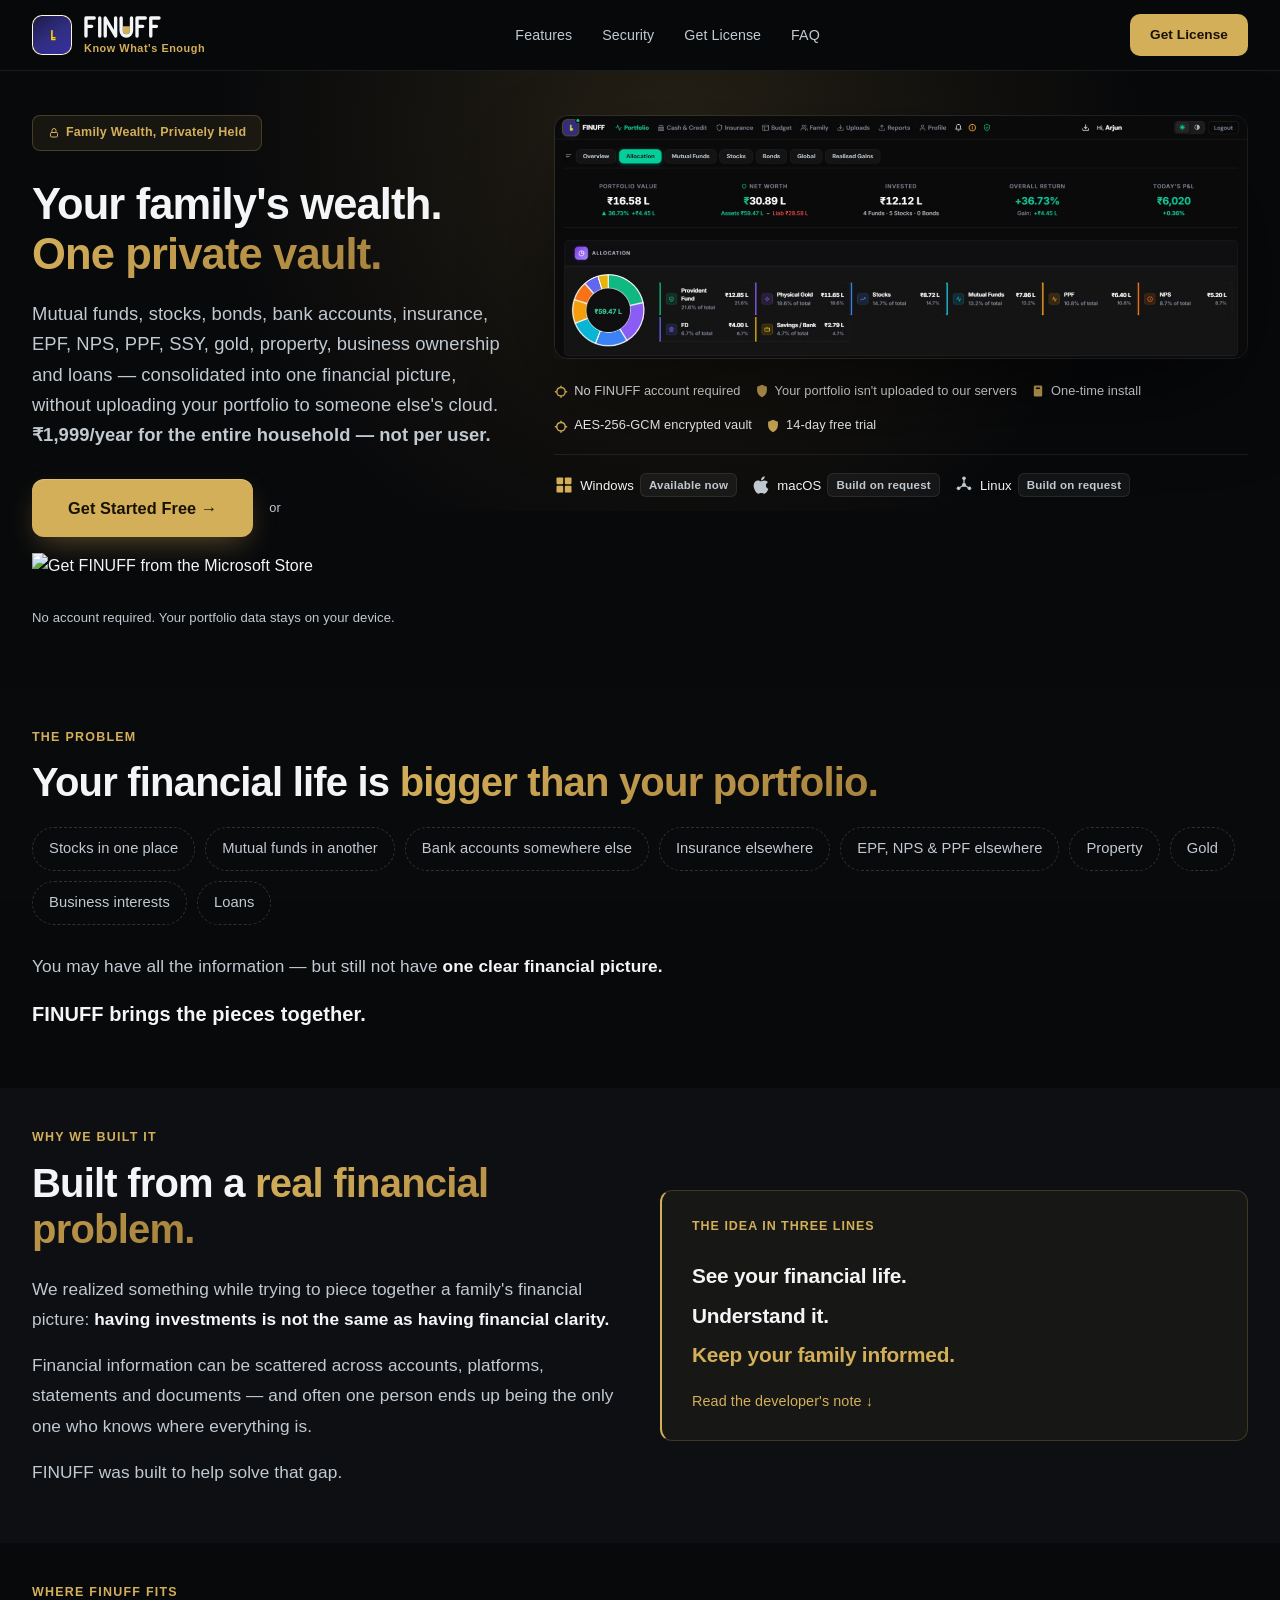
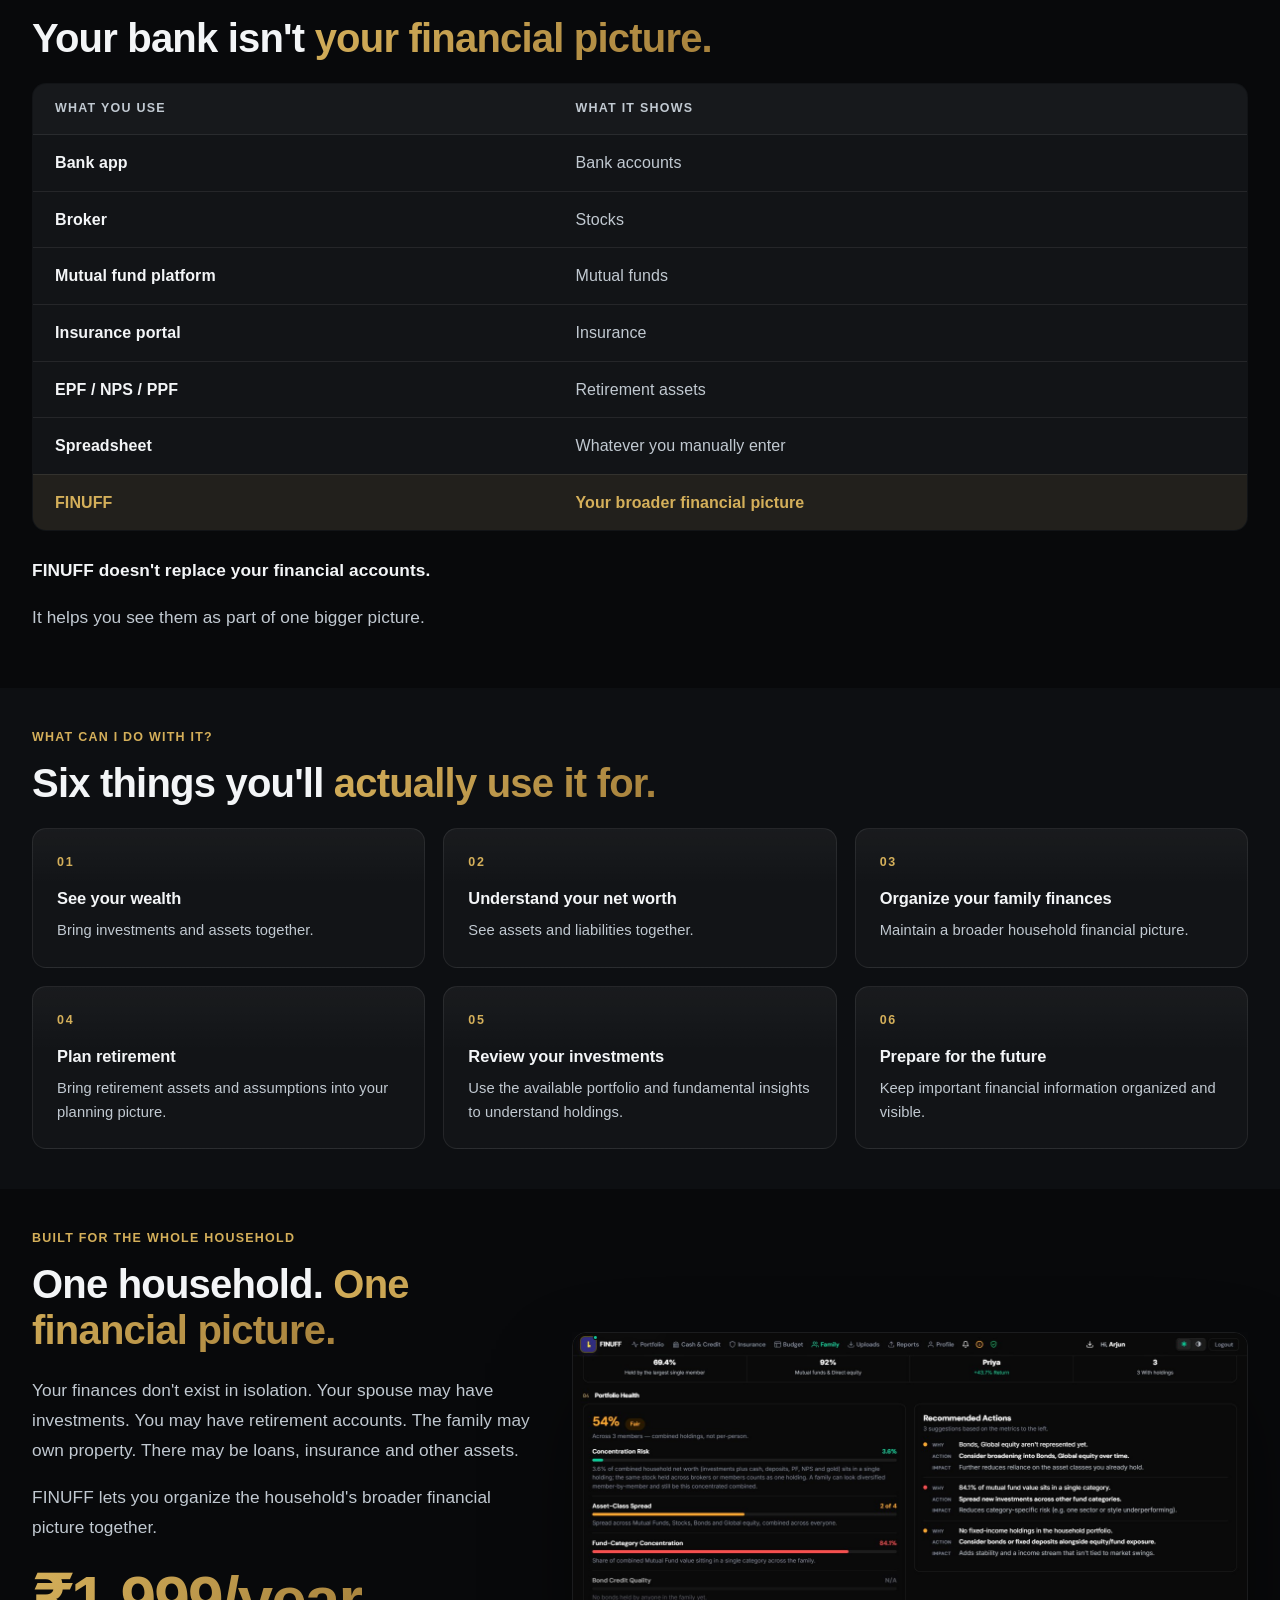
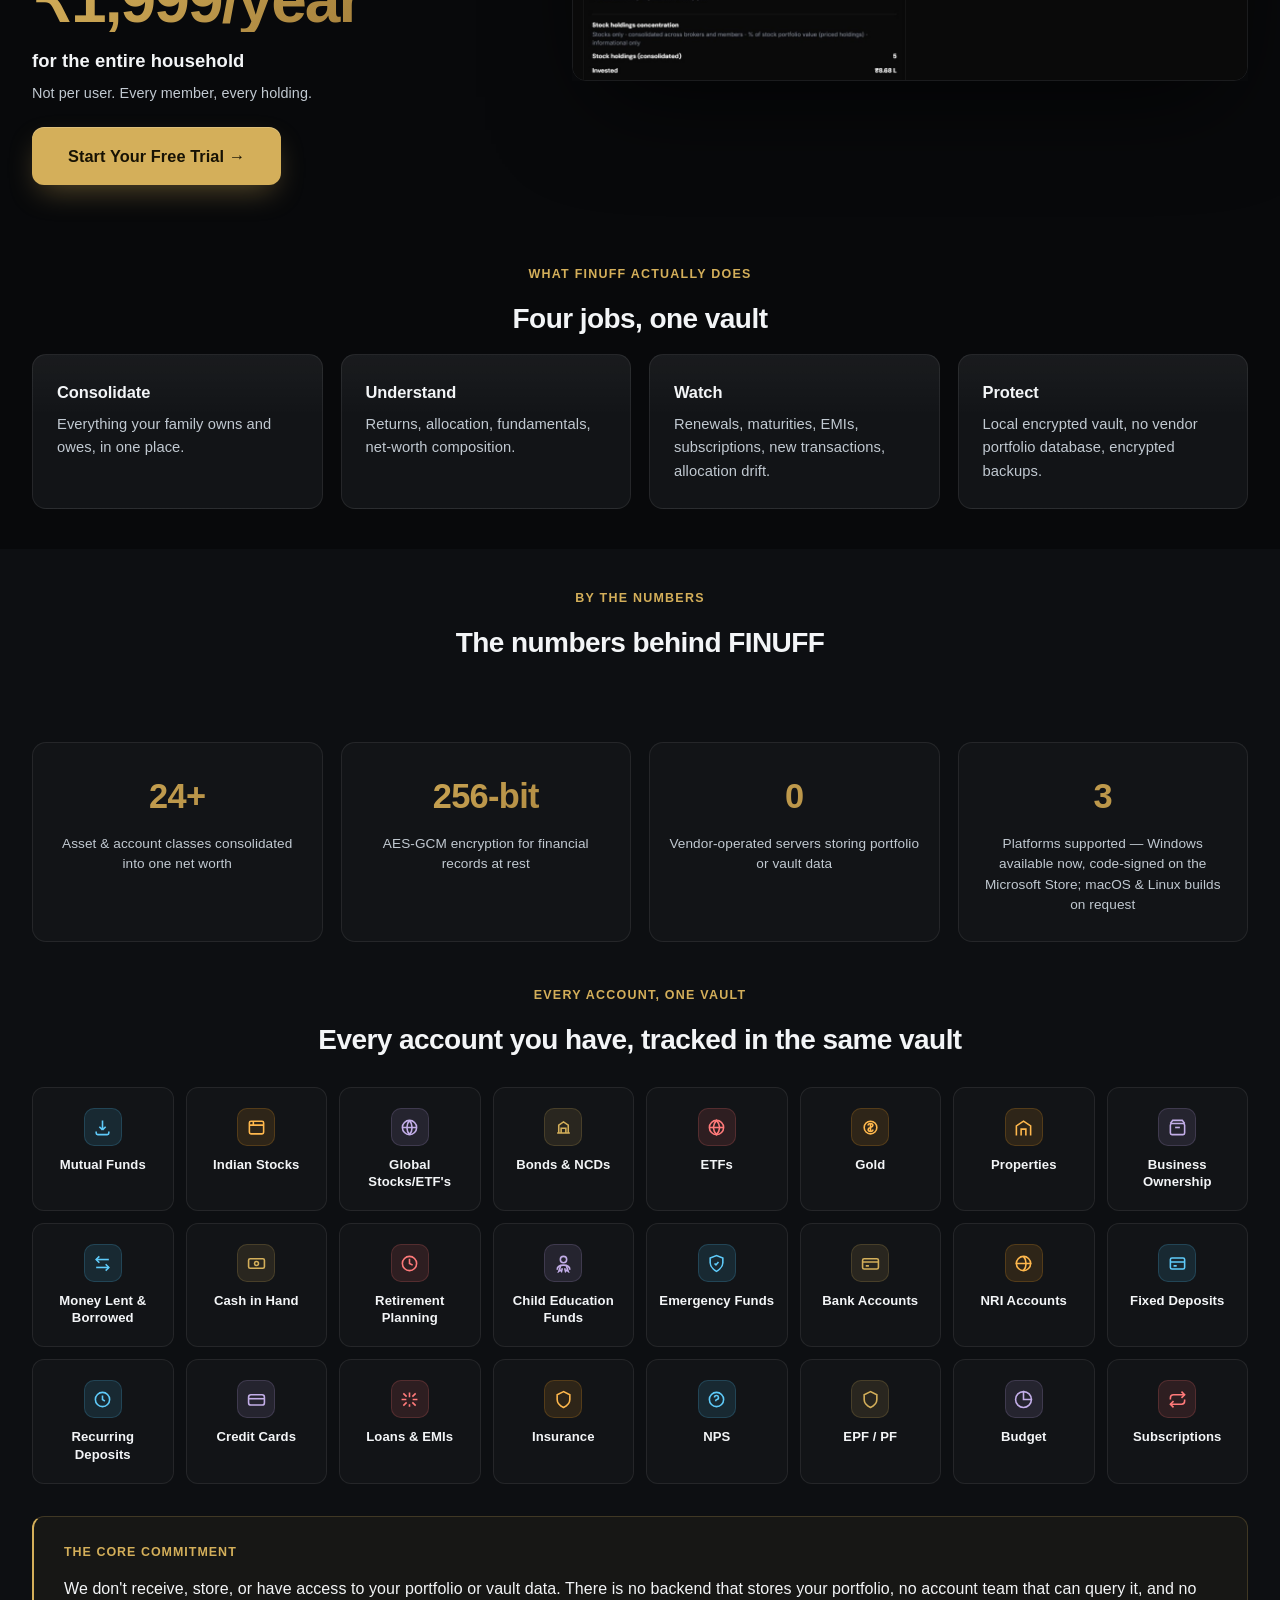
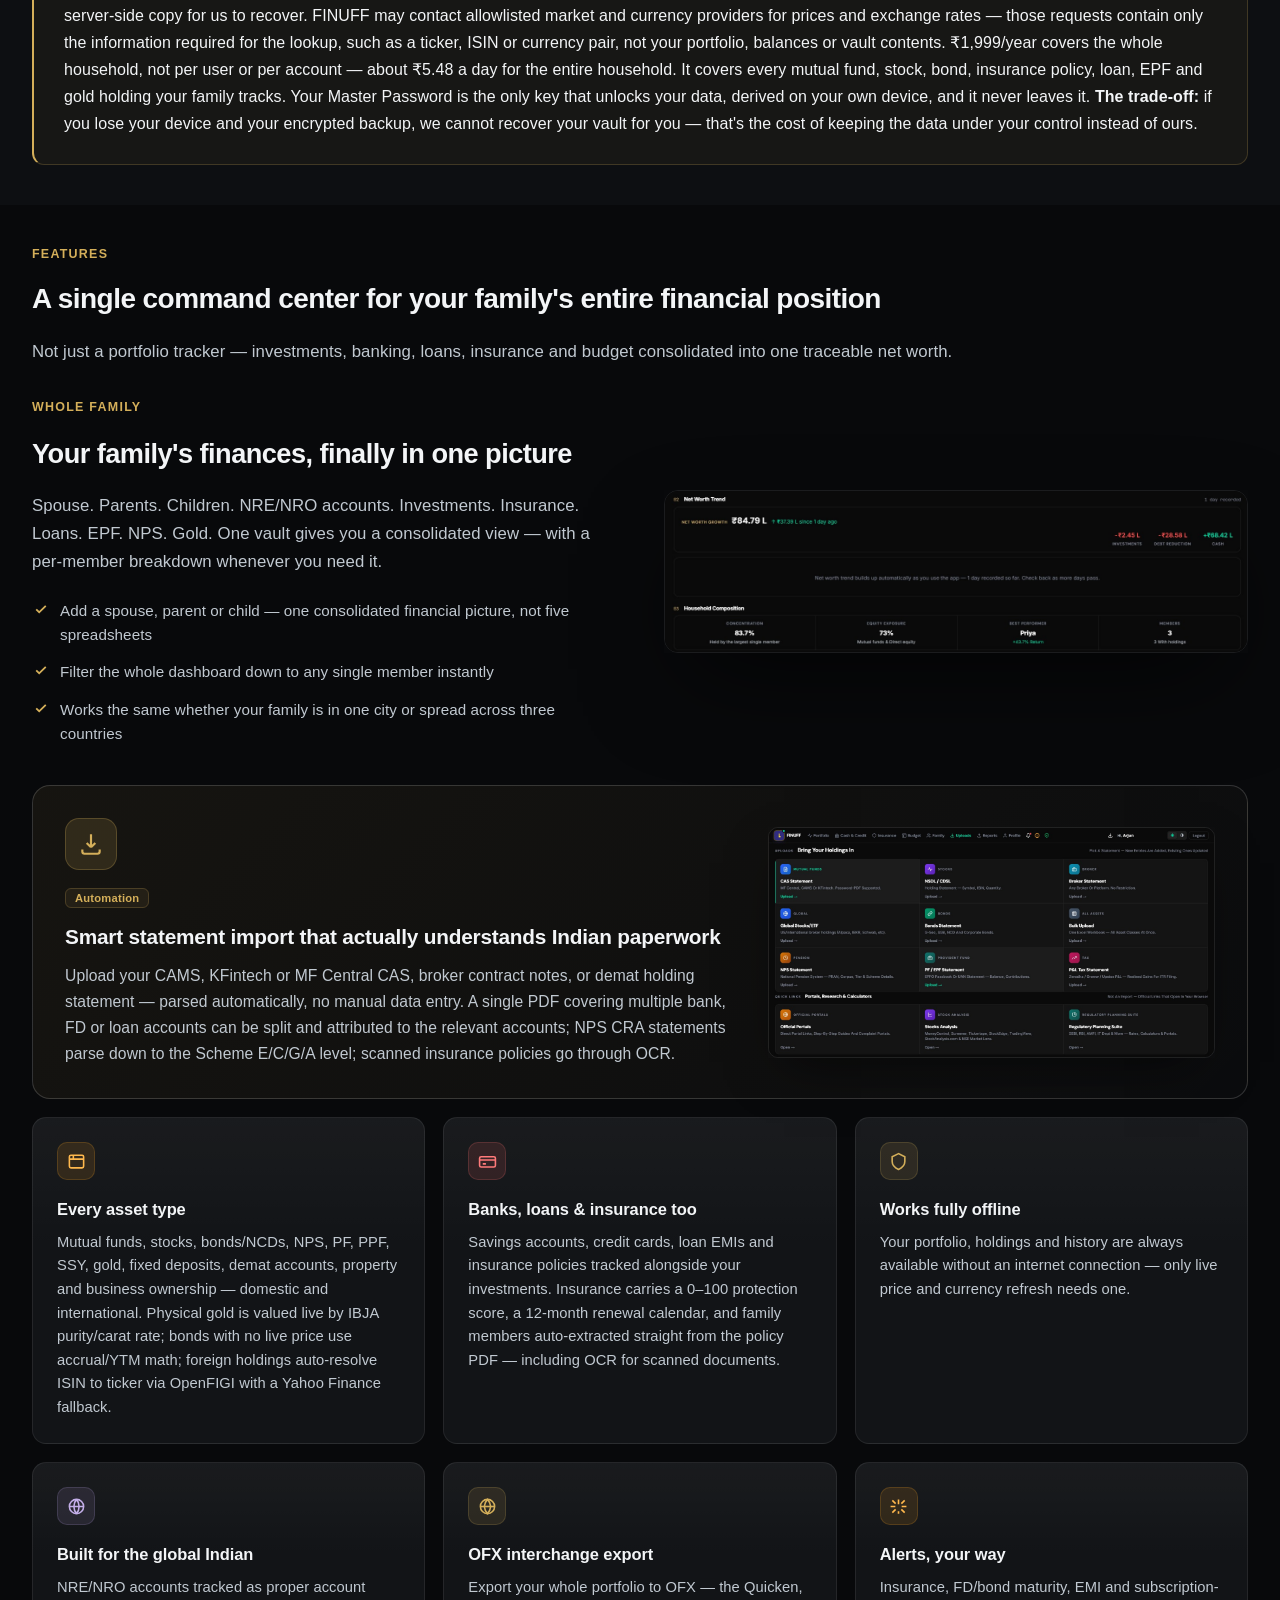
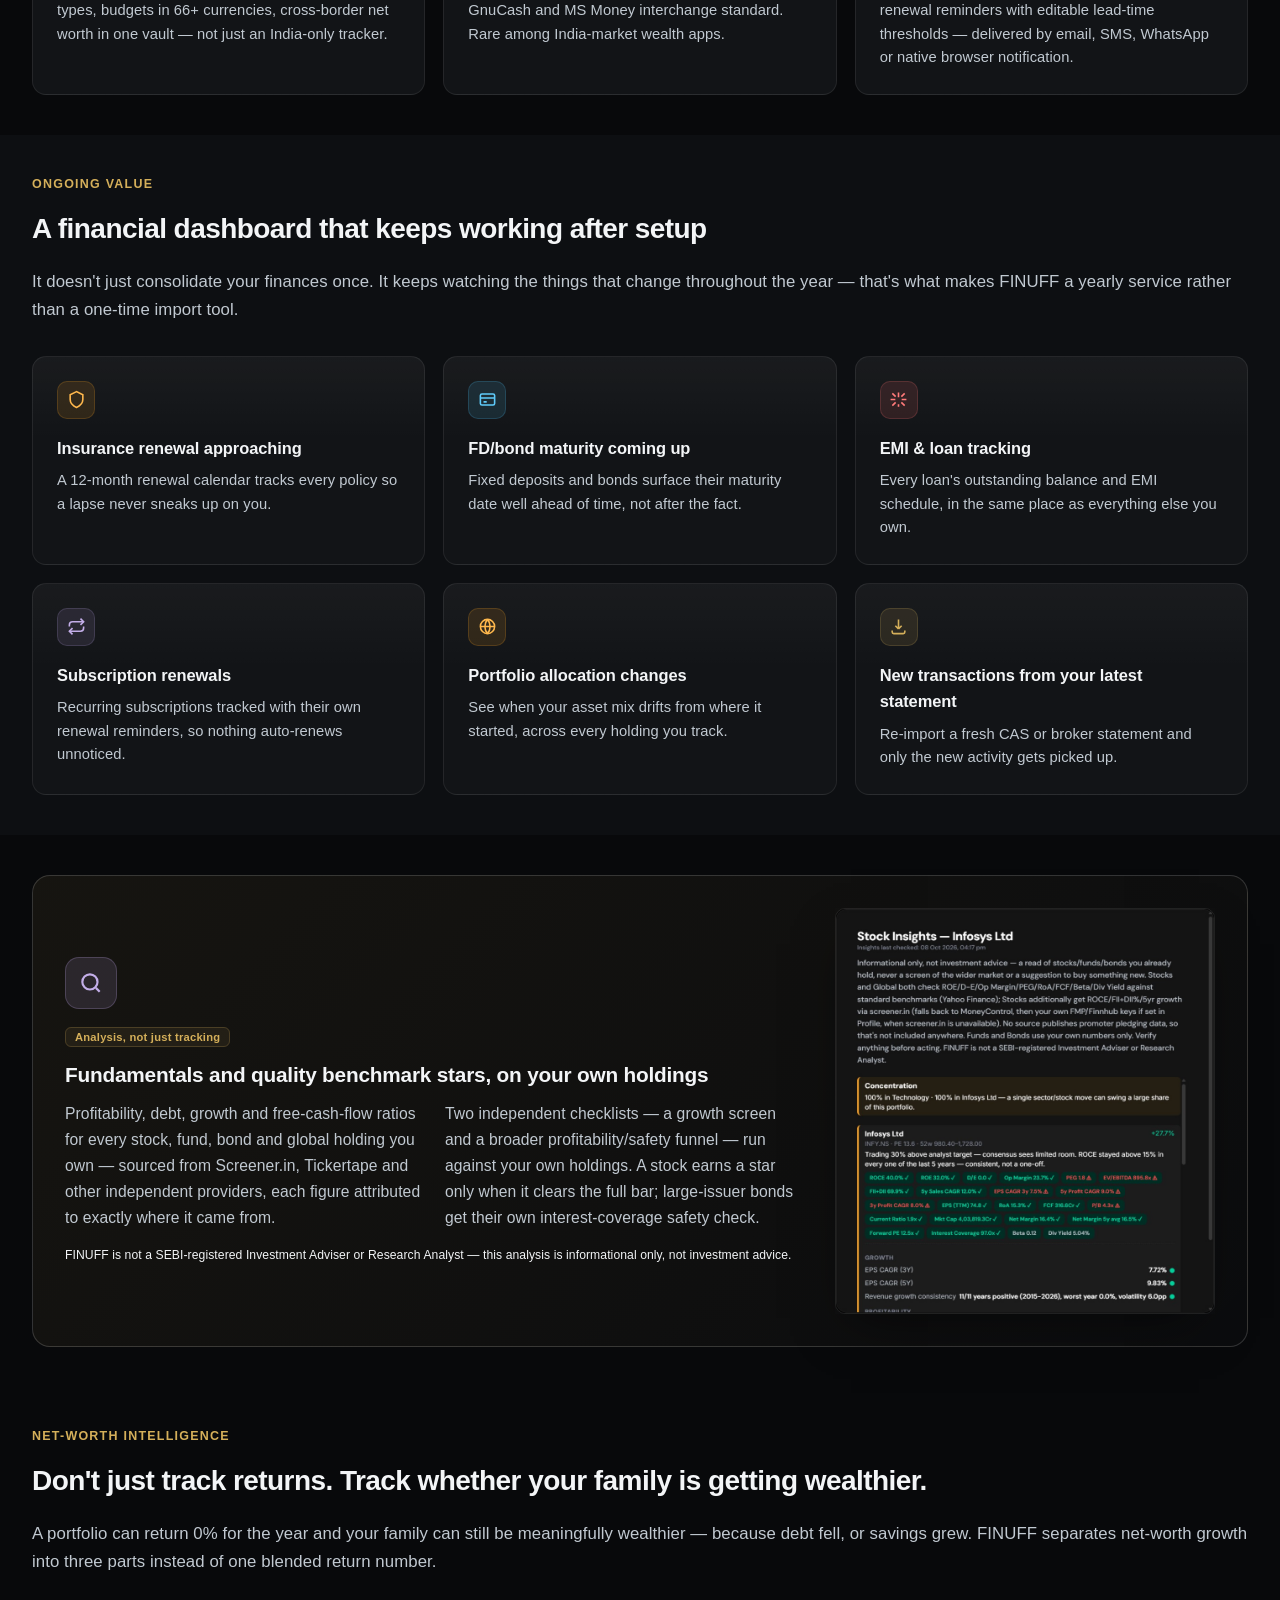
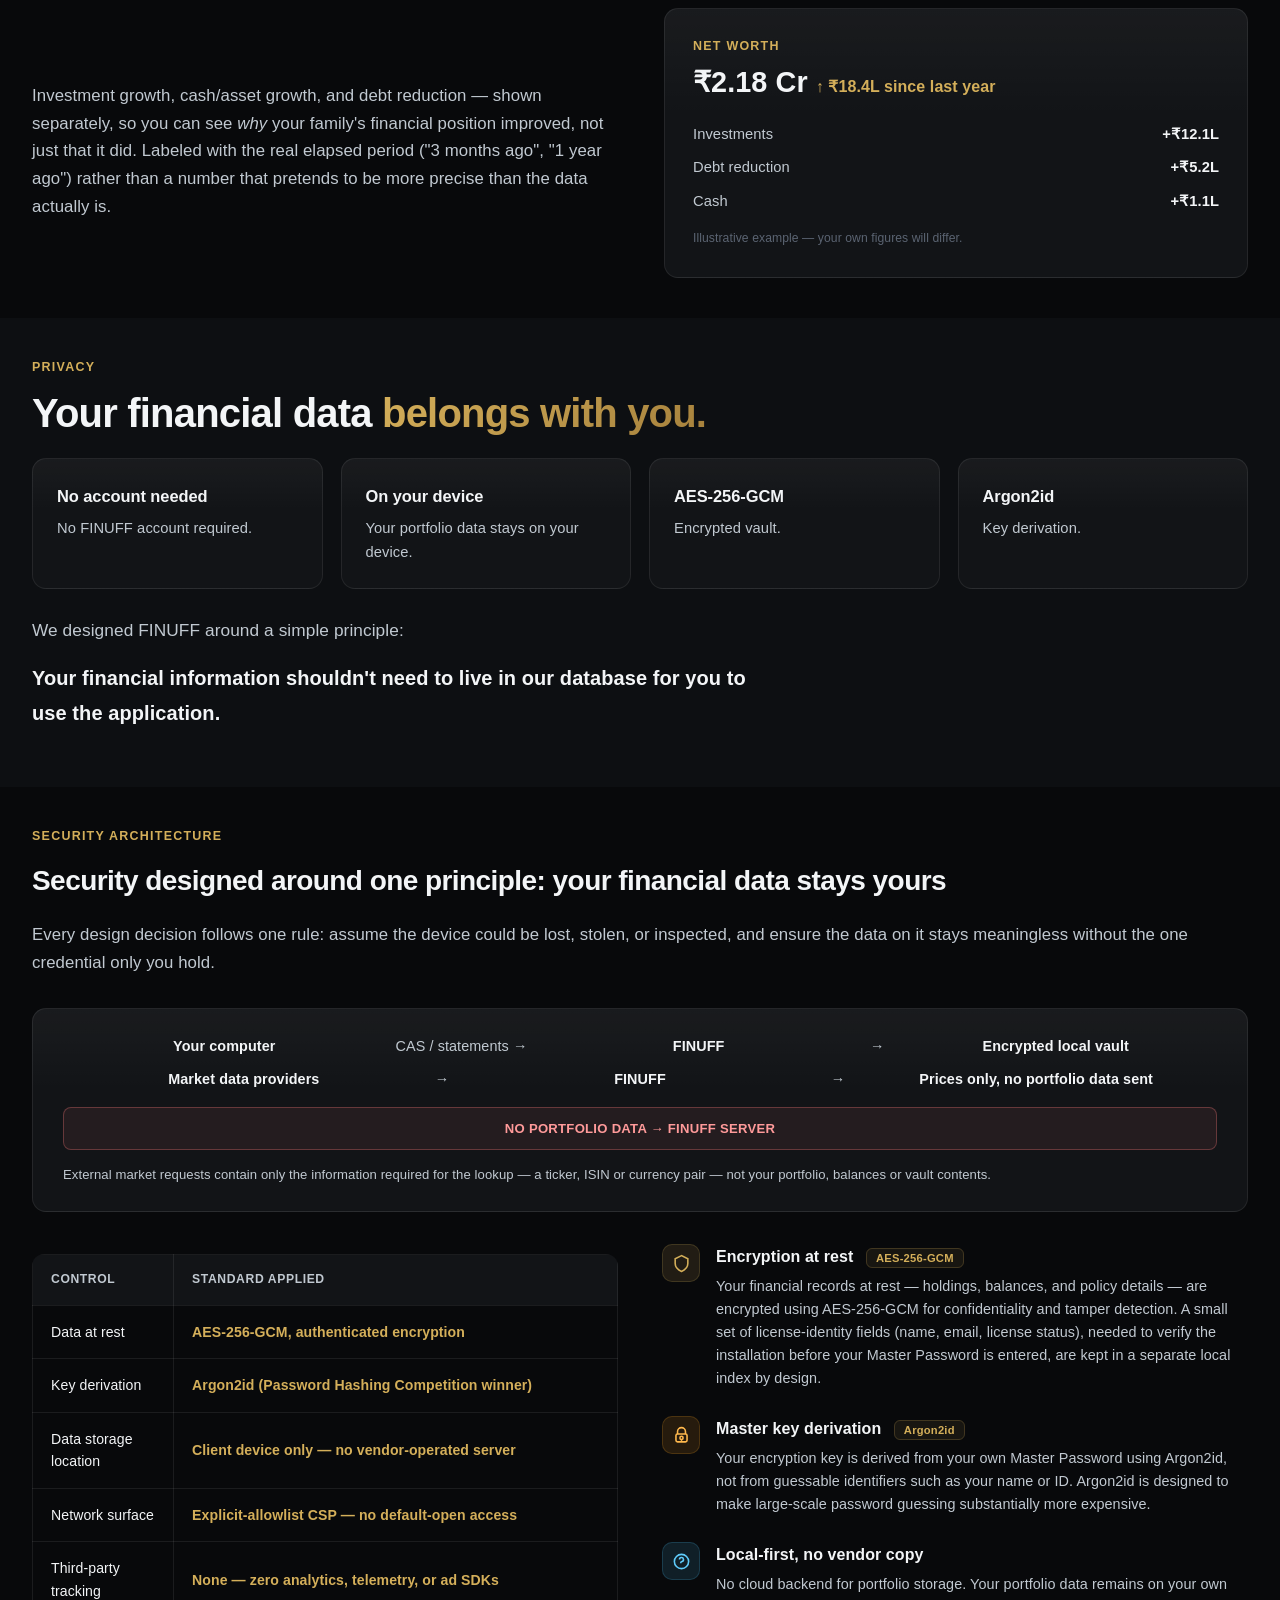
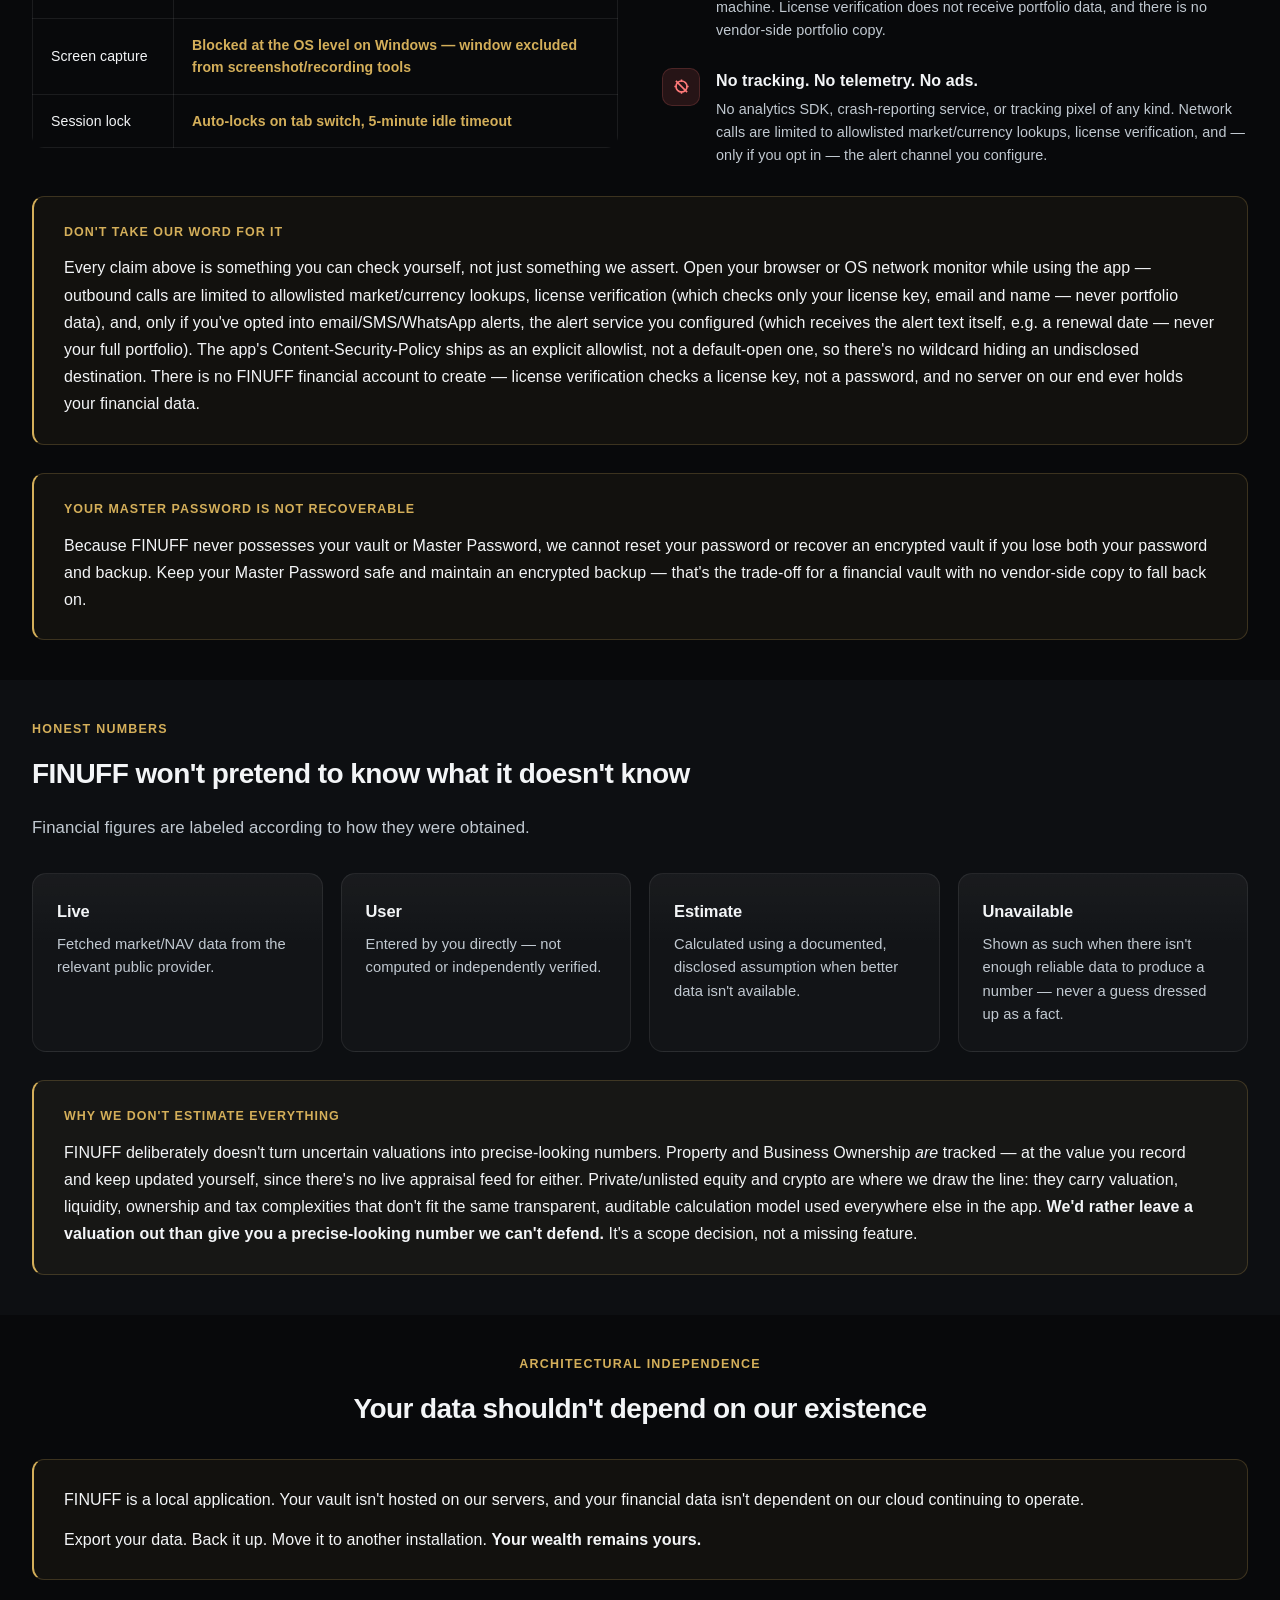
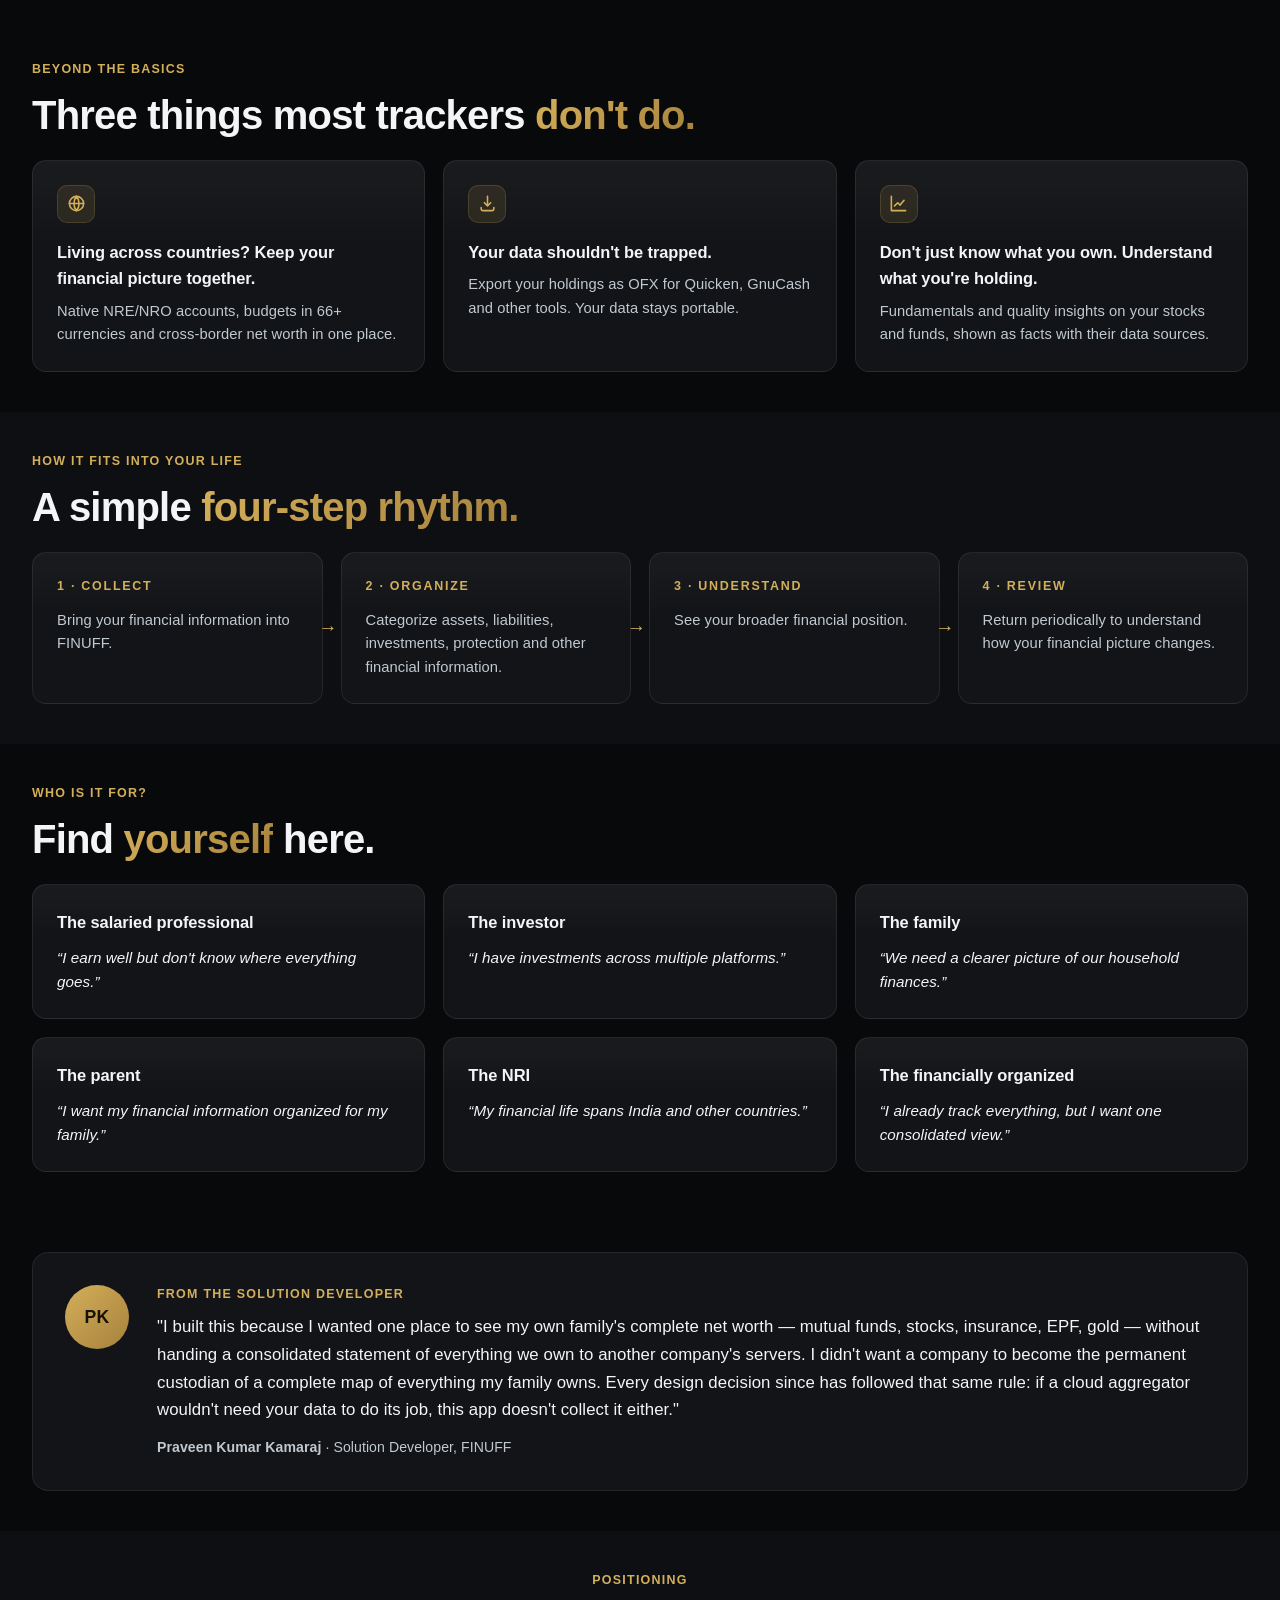
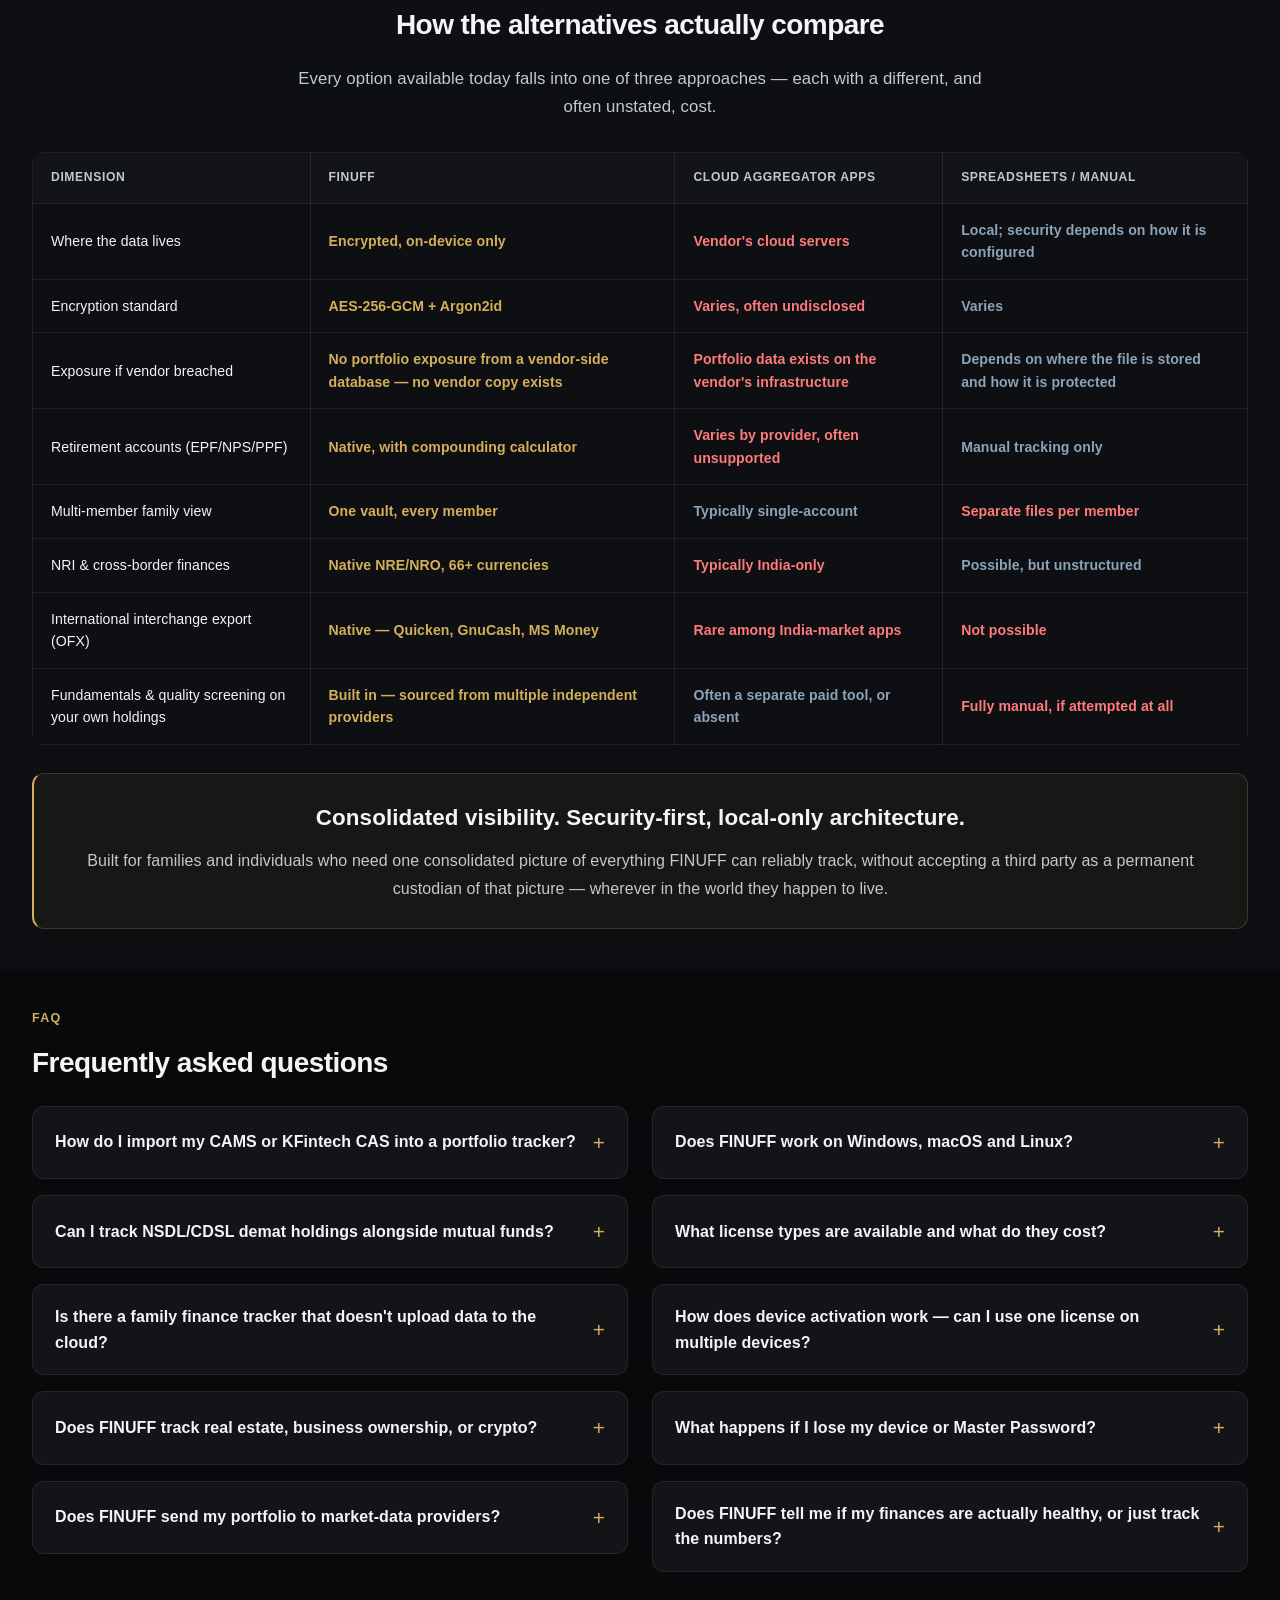
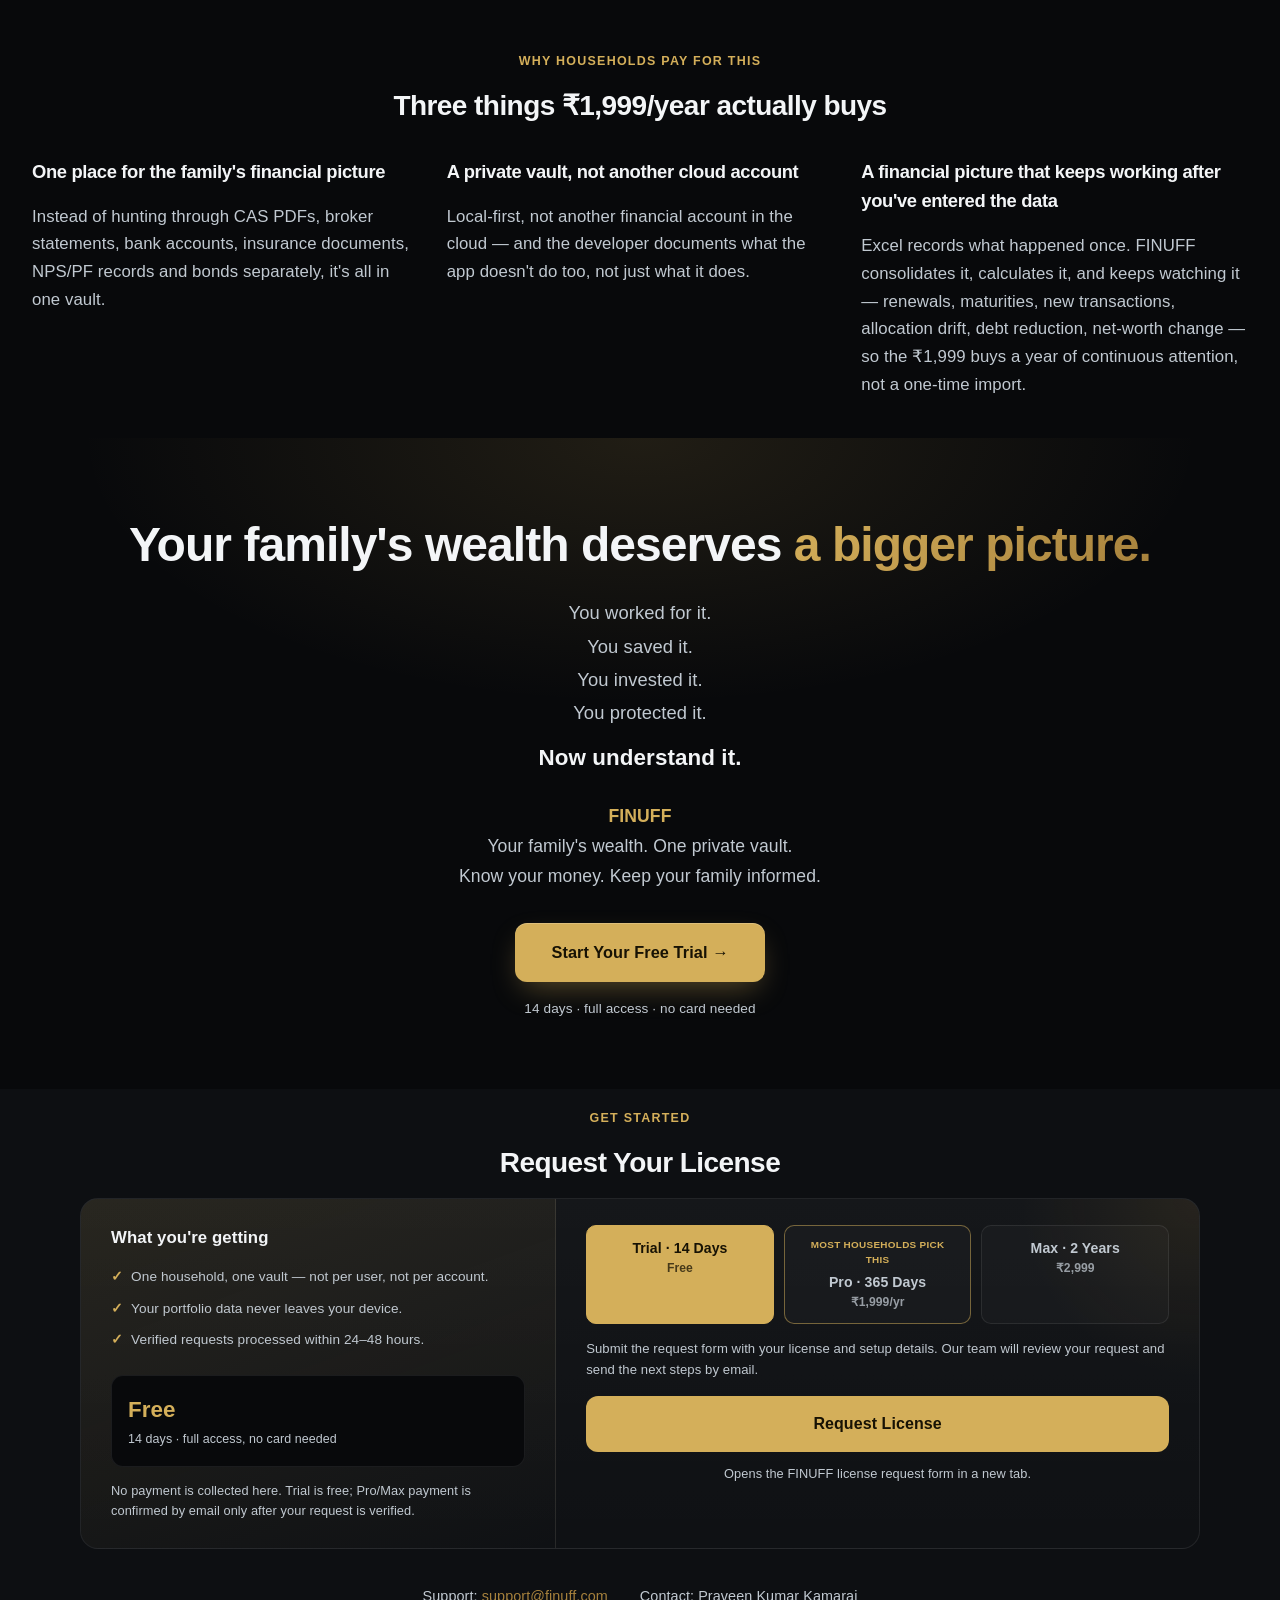
==== index.html @ 1ad5965e "brand: nav/footer tagline lockup, splash full/short + hand-off, meta description Co-Authored-By: Cla" ====
<!DOCTYPE html>
<html lang="en-IN">
<head>
<meta charset="UTF-8">
<meta name="viewport" content="width=device-width, initial-scale=1.0">
<title>FINUFF — Know What's Enough</title>
<meta name="description" content="Know What's Enough. Your family's complete financial picture — privately stored on your device. Mutual funds, stocks, bonds, bank accounts, insurance, EPF, NPS, PPF, SSY, gold, property, business ownership and loans, consolidated into one net worth without uploading your portfolio to someone else's cloud.">
<meta property="og:title" content="FINUFF — Know What's Enough">
<link rel="canonical" href="https://finuff.com/">
<meta property="og:url" content="https://finuff.com/">
<meta property="og:description" content="Mutual funds, stocks, bonds, bank accounts, insurance, EPF, NPS, PPF, SSY, gold, property, business ownership and loans — consolidated into one financial picture, privately stored on your device. ₹1,999/year for the entire household.">
<meta property="og:image" content="https://finuff.com/assets/og-image.jpg">
<meta name="theme-color" content="#0A0A0A">
<link rel="icon" href="assets/logo.png">
<meta name="google-site-verification" content="PtIQGflrQ2eholAdQLUPJY7o91xxKASJNg6zFswvtJA" />
<style>
  :root{
    --bg:#08090b; --bg2:#0d0f12; --panel:#121417; --panel2:#16191d; --border:rgba(255,255,255,.08); --border-strong:rgba(255,255,255,.16);
    --text:#F3F5F7; --muted:#C1C9D1; --accent:#D4AF5A; --accent2:#A6813C; --ink:#171204;
  }
  *{box-sizing:border-box;}
  html{scroll-behavior:smooth;}
  body{margin:0;background:var(--bg);color:var(--text);font-family:-apple-system,"Segoe UI",Roboto,Helvetica,Arial,sans-serif;line-height:1.6;-webkit-font-smoothing:antialiased;font-feature-settings:"cv11","ss01";letter-spacing:.005em;position:relative;}
  /* fine film-grain, premium-dark-UI cue -- inline SVG turbulence, no external asset */
  body::before{content:"";position:fixed;inset:0;z-index:0;pointer-events:none;opacity:.05;mix-blend-mode:overlay;
    background-image:url("data:image/svg+xml,%3Csvg xmlns='http://www.w3.org/2000/svg' width='120' height='120'%3E%3Cfilter id='n'%3E%3CfeTurbulence type='fractalNoise' baseFrequency='0.85' numOctaves='2' stitchTiles='stitch'/%3E%3C/filter%3E%3Crect width='100%25' height='100%25' filter='url(%23n)'/%3E%3C/svg%3E");}
  a{color:inherit;text-decoration:none;}
  .wrap{max-width:1360px;margin:0 auto;padding:0 32px;position:relative;z-index:1;}
  ::selection{background:rgba(212,175,90,.28);color:#fff;}

  /* nav */
  nav{position:sticky;top:0;z-index:50;backdrop-filter:blur(16px) saturate(140%);background:rgba(8,9,11,.72);border-bottom:1px solid var(--border);}
  nav .wrap{display:flex;align-items:center;justify-content:space-between;height:70px;}
  .brand{display:flex;align-items:center;gap:12px;font-weight:600;letter-spacing:-.01em;font-size:1.08rem;}
  .brand img{width:40px;height:40px;border-radius:10px;}
  .brand .bw{display:flex;flex-direction:column;align-items:flex-start;gap:5px;line-height:1}.brand .bw small{font-size:.68rem;font-weight:600;letter-spacing:.05em;color:var(--accent)}
  .brand .fw{height:22px;width:auto;display:block;overflow:visible;--tx:var(--text);--ind:var(--accent);}
  .navlinks{display:flex;gap:30px;font-size:.89rem;color:var(--muted);}
  .navlinks a{transition:color .15s;}
  .navlinks a:hover{color:var(--text);}
  .navcta{background:var(--accent);color:var(--ink);font-weight:600;font-size:.85rem;padding:10px 20px;border-radius:10px;transition:background .15s,transform .15s;}
  .navcta:hover{background:#E8C878;transform:translateY(-1px);}
  .navburger{display:none;background:none;border:1px solid var(--border);border-radius:8px;color:var(--text);padding:6px 8px;cursor:pointer;}
  @media(max-width:640px){
    .navlinks{display:none;}
    .navburger{display:flex;}
    .navcta{display:none;}
    .brand{font-size:.95rem;white-space:nowrap;}
    .navlinks.open{display:flex;flex-direction:column;position:absolute;top:70px;left:0;right:0;background:var(--bg);border-bottom:1px solid var(--border);padding:14px 32px;gap:16px;z-index:60;}
  }

  /* hero */
  header.hero{position:relative;padding-top:44px;padding-bottom:60px;overflow:hidden;background:var(--bg);}
  header.hero::before{content:"";position:absolute;top:-320px;left:10%;width:1100px;height:760px;
    background:radial-gradient(circle,rgba(212,175,90,.14),rgba(166,129,60,.07) 42%,transparent 70%);pointer-events:none;}
  .hero-grid{display:grid;grid-template-columns:.82fr 1.18fr;gap:40px;align-items:start;position:relative;}
  @media(max-width:960px){.hero-grid{grid-template-columns:1fr;text-align:center;gap:48px;}}
  .eyebrow{display:inline-flex;align-items:center;gap:6px;font-size:.78rem;font-weight:600;color:var(--accent);background:rgba(212,175,90,.08);border:1px solid rgba(212,175,90,.25);
    padding:7px 15px;border-radius:8px;margin-bottom:28px;letter-spacing:.02em;}
  h1{font-size:clamp(1.9rem,3.4vw,2.75rem);margin:0 0 20px;line-height:1.15;letter-spacing:-.02em;font-weight:700;position:relative;}
  h1 .grad{background:linear-gradient(135deg,var(--accent),var(--accent2));-webkit-background-clip:text;background-clip:text;color:transparent;}
  .sub{color:var(--muted);font-size:1.15rem;max-width:520px;margin:0 0 28px;position:relative;line-height:1.65;}
  @media(max-width:960px){.sub{max-width:560px;margin:0 auto 28px;}}
  .cta-row{display:flex;flex-direction:column;align-items:flex-start;gap:18px;position:relative;}
  .cta-row-buttons{display:flex;flex-direction:row;align-items:center;gap:16px;flex-wrap:wrap;}
  @media(max-width:960px){.cta-row{align-items:center;}.cta-row-buttons{justify-content:center;}}
  .cta img{height:48px;}
  .btn-primary{display:inline-block;background:var(--accent);color:var(--ink);font-weight:700;font-size:1.02rem;padding:16px 36px;border-radius:12px;box-shadow:0 1px 0 rgba(255,255,255,.2) inset,0 12px 30px -8px rgba(212,175,90,.4);transition:transform .15s,box-shadow .15s,background .15s;}
  .btn-primary:hover{transform:translateY(-2px);background:#E8C878;box-shadow:0 1px 0 rgba(255,255,255,.25) inset,0 16px 36px -8px rgba(212,175,90,.5);}
  .or-divider{color:var(--muted);font-size:.8rem;}
  .trust{display:flex;gap:14px;flex-wrap:wrap;justify-content:flex-start;color:var(--text);font-size:.8rem;margin-top:22px;}
  @media(max-width:960px){.trust{justify-content:center;}}
  .trust span{display:flex;align-items:center;gap:6px;}
  .trust svg{width:14px;height:14px;color:var(--accent);flex-shrink:0;}

  .hero-media{position:relative;}
  .hero-media .frame{margin:0;max-width:none;}
  @media(max-width:960px){.hero-media{max-width:560px;margin:0 auto;}}

  .platform-row{display:flex;gap:14px;flex-wrap:wrap;justify-content:flex-start;margin-top:18px;padding-top:18px;border-top:1px solid var(--border);}
  @media(max-width:960px){.platform-row{justify-content:center;}}
  .platform-row span{display:flex;align-items:center;gap:6px;color:var(--text);font-size:.82rem;font-weight:500;}
  .platform-row svg{width:20px;height:20px;color:var(--muted);flex-shrink:0;}
  .platform-row span.on svg{color:var(--accent);}
  .platform-row b{color:var(--muted);font-size:.72rem;font-weight:600;background:rgba(255,255,255,.05);border:1px solid var(--border);padding:2px 8px;border-radius:6px;letter-spacing:.02em;}

  /* browser frame */
  .frame{margin:72px auto 0;max-width:920px;position:relative;box-shadow:0 40px 100px -24px rgba(0,0,0,.7);}
  .frame img{width:100%;display:block;border-radius:14px;border:1px solid var(--border);}

  /* section rhythm: full-bleed background blocks, no hairline dividers */
  section{padding:40px 0;background:var(--bg);scroll-margin-top:70px;}
  section.alt{background:var(--bg2);}
  .kicker{color:var(--accent);font-size:.78rem;font-weight:600;letter-spacing:.1em;text-transform:uppercase;margin-bottom:12px;}
  h2{font-size:clamp(1.35rem,2.4vw,1.75rem);margin:0 0 12px;letter-spacing:-.02em;font-weight:650;}
  .lede{color:var(--muted);margin-bottom:32px;max-width:600px;font-size:1.05rem;line-height:1.65;}

  .grid{display:grid;grid-template-columns:repeat(3,1fr);gap:18px;}
  @media(max-width:860px){.grid{grid-template-columns:repeat(2,1fr);}}
  @media(max-width:560px){.grid{grid-template-columns:1fr;}}
  .card{background:linear-gradient(180deg,rgba(255,255,255,.03),rgba(255,255,255,0) 40%),var(--panel);border:1px solid var(--border);border-radius:14px;padding:24px;transition:transform .25s cubic-bezier(.2,.8,.2,1),border-color .25s,box-shadow .25s;}
  .card:hover{transform:translateY(-3px);border-color:var(--border-strong);box-shadow:0 20px 40px -20px rgba(0,0,0,.5);}
  .icon{width:38px;height:38px;border-radius:10px;background:rgba(212,175,90,.12);border:1px solid rgba(212,175,90,.18);
    display:flex;align-items:center;justify-content:center;margin-bottom:16px;}
  .icon svg{width:19px;height:19px;color:var(--accent);}
  .icon.blue{background:rgba(79,195,247,.12);border-color:rgba(79,195,247,.18);}
  .icon.blue svg{color:#5FCBFA;}
  .icon.purple{background:rgba(179,157,219,.12);border-color:rgba(179,157,219,.18);}
  .icon.purple svg{color:#C3AEE8;}
  .icon.orange{background:rgba(255,167,38,.12);border-color:rgba(255,167,38,.18);}
  .icon.orange svg{color:#FFB84D;}
  .icon.red{background:rgba(255,110,110,.12);border-color:rgba(255,110,110,.18);}
  .icon.red svg{color:#FF7A7A;}
  .card h3{margin:0 0 8px;font-size:1.03rem;font-weight:600;letter-spacing:-.005em;}
  .card p{margin:0;color:var(--muted);font-size:.92rem;line-height:1.6;}

  .stats{display:grid;grid-template-columns:repeat(4,1fr);gap:18px;}
  @media(max-width:860px){.stats{grid-template-columns:repeat(2,1fr);}}
  @media(max-width:560px){.stats{grid-template-columns:1fr;}}
  .stat{background:var(--panel);border:1px solid var(--border);border-radius:14px;padding:26px 18px;text-align:center;}
  .stat b{display:block;font-size:2.15rem;font-weight:650;font-variant-numeric:tabular-nums;background:linear-gradient(135deg,var(--accent),var(--accent2));-webkit-background-clip:text;background-clip:text;color:transparent;margin-bottom:10px;letter-spacing:-.02em;}
  .stat span{color:var(--muted);font-size:.85rem;display:block;line-height:1.5;}

  .callout{background:rgba(212,175,90,.05);border:1px solid rgba(212,175,90,.22);border-left:2px solid var(--accent);border-radius:12px;padding:26px 30px;width:100%;margin-top:28px;}
  .callout-kicker{color:var(--accent);font-size:.78rem;font-weight:600;letter-spacing:.08em;text-transform:uppercase;margin-bottom:12px;}
  .callout p{margin:0;color:var(--text);font-size:1rem;line-height:1.7;max-width:820px;}
  .callout.center{text-align:center;}
  .callout.center p{max-width:none;color:var(--muted);}
  .callout.center h3{font-size:1.4rem;margin:0 0 12px;color:var(--text);font-weight:600;}

  .seclbl{color:var(--accent);font-size:.7rem;font-weight:600;background:rgba(212,175,90,.08);border:1px solid rgba(212,175,90,.22);padding:3px 9px;border-radius:6px;margin-left:8px;letter-spacing:.02em;}

  .cmp-table{width:100%;border-collapse:collapse;font-size:.88rem;}
  .cmp-table th{text-align:left;padding:15px 18px;background:var(--panel);border:1px solid var(--border);font-size:.76rem;text-transform:uppercase;letter-spacing:.05em;color:var(--muted);font-weight:600;}
  .cmp-table td{padding:15px 18px;border:1px solid var(--border);}
  .cmp-table .good{color:var(--accent);font-weight:600;}
  .cmp-table .bad{color:#ff7a7a;font-weight:600;}
  .cmp-table .neutral{color:#8CA3B8;font-weight:600;}
  .cmp-wrap{overflow-x:auto;margin-top:10px;border-radius:12px;}

  .faq-grid{display:grid;grid-template-columns:1fr 1fr;gap:16px 24px;align-items:start;}
  @media(max-width:760px){.faq-grid{grid-template-columns:1fr;}}
  details{background:var(--panel);border:1px solid var(--border);border-radius:12px;padding:19px 22px;transition:border-color .15s;}
  details[open]{border-color:var(--border-strong);}
  summary{cursor:pointer;font-weight:550;list-style:none;display:flex;justify-content:space-between;align-items:center;gap:12px;}
  summary::-webkit-details-marker{display:none;}
  summary::after{content:"+";color:var(--accent);font-size:1.3rem;font-weight:400;flex-shrink:0;}
  details[open] summary::after{content:"–";}
  details p{color:var(--muted);margin:14px 0 0;font-size:.95rem;line-height:1.65;}

  footer{padding:32px 0;text-align:center;color:var(--muted);font-size:.85rem;background:var(--bg2);border-top:1px solid var(--border);}
  footer .brand{color:var(--text);}
  .footer-row{display:flex;align-items:center;justify-content:space-between;flex-wrap:wrap;gap:16px;}
  .foot-copy{margin:0;}
  @media(max-width:700px){.footer-row{justify-content:center;text-align:center;}}
  @media(max-width:700px){.foot-legal{white-space:normal !important;}}
  footer p{margin:6px 0;}

  .reveal{opacity:0;transform:translateY(16px);transition:opacity .6s ease,transform .6s ease;}
  .reveal.in{opacity:1;transform:none;}

  /* license request form (custom UI, posts to Google Forms backend) */
  .license-card{background:linear-gradient(180deg,rgba(255,255,255,.035),rgba(255,255,255,.012));border:1px solid var(--border);border-radius:18px;padding:34px;max-width:720px;margin:0 auto;position:relative;overflow:hidden;}
  .license-card::before{content:"";position:absolute;top:-180px;right:-180px;width:360px;height:360px;background:radial-gradient(circle,rgba(166,129,60,.12),transparent 70%);pointer-events:none;}
  .field{margin-bottom:20px;position:relative;}
  .field label{display:block;font-size:.82rem;font-weight:600;color:var(--muted);margin-bottom:8px;}
  .field input{width:100%;background:rgba(255,255,255,.035);border:1px solid var(--border);border-radius:10px;padding:12px 14px;color:var(--text);font-size:.95rem;font-family:inherit;transition:border-color .15s,background .15s;}
  .field input:focus{outline:none;border-color:var(--accent);background:rgba(255,255,255,.05);}
  .field input::placeholder{color:#5b6472;}
  .field .hint{font-size:.78rem;color:var(--muted);margin-top:6px;}
  .row2{display:grid;grid-template-columns:1fr 1fr;gap:16px;}
  @media(max-width:560px){.row2{grid-template-columns:1fr;}}
  .row3{display:grid;grid-template-columns:1fr 1fr 1fr;gap:16px;}
  @media(max-width:720px){.row3{grid-template-columns:1fr 1fr;}}
  @media(max-width:560px){.row3{grid-template-columns:1fr;}}
  .pillgroup{display:flex;gap:10px;flex-wrap:wrap;}
  .pillgroup input{position:absolute;opacity:0;pointer-events:none;}
  .pillgroup label{flex:1;min-width:130px;text-align:center;padding:12px 14px;border-radius:10px;border:1px solid var(--border);background:rgba(255,255,255,.025);font-size:.88rem;font-weight:600;color:var(--muted);cursor:pointer;margin:0;transition:all .15s;line-height:1.5;}
  .pillgroup label small{display:block;font-size:.76rem;font-weight:600;opacity:.75;}
  .pillgroup input:checked + label{border-color:var(--accent);color:var(--ink);background:var(--accent);}
  .pill-recommended{border-color:rgba(212,175,90,.5) !important;position:relative;}
  .pill-tag{display:block;font-size:.62rem;font-weight:700;letter-spacing:.03em;text-transform:uppercase;color:var(--accent);margin-bottom:4px;}
  .pillgroup input:checked + .pill-recommended .pill-tag{color:var(--ink);opacity:.75;}
  .pillgroup-compact label{flex:none;min-width:0;padding:8px 12px;font-size:.78rem;font-weight:500;}
  .pillgroup-compact label small{display:none;}
  .lic-grid{display:grid;grid-template-columns:.85fr 1.15fr;}
  .lic-left{background:linear-gradient(160deg,rgba(212,175,90,.1),transparent);padding:26px 30px;border-right:1px solid var(--border);}
  .lic-left h3{font-size:1.05rem;margin:0 0 14px;}
  .lic-left ul{list-style:none;margin:0 0 24px;padding:0;font-size:.85rem;color:var(--muted);display:flex;flex-direction:column;gap:10px;}
  .lic-left li{display:flex;gap:8px;align-items:flex-start;}
  .lic-left li::before{content:"✓";color:var(--accent);font-weight:700;flex-shrink:0;}
  .lic-price-box{background:var(--bg);border:1px solid var(--border);border-radius:12px;padding:16px;}
  .lic-price-box b{font-size:1.4rem;color:var(--accent);}
  .lic-price-box b span{font-size:.85rem;color:var(--muted);font-weight:400;}
  .lic-price-box div{font-size:.78rem;color:var(--muted);margin-top:2px;}
  .lic-right{padding:26px 30px;}
  .lic-right .field{margin-bottom:14px;}
  .lic-right .row2,.lic-right .row3{gap:12px;}
  .lic-right .submit-btn{margin-top:4px;}
  @media(max-width:720px){.lic-grid{grid-template-columns:1fr;}.lic-left{border-right:none;border-bottom:1px solid var(--border);}}
  .submit-trust{font-size:.8rem;color:var(--muted);text-align:center;margin:0 0 12px;}
  .submit-btn{width:100%;padding:15px;border:none;border-radius:12px;background:var(--accent);color:var(--ink);font-weight:700;font-size:1rem;cursor:pointer;font-family:inherit;transition:background .15s,transform .15s;}
  .submit-btn:hover{background:#E8C878;}
  .submit-btn:disabled{opacity:.55;cursor:wait;}
  .form-note{text-align:center;color:var(--muted);font-size:.82rem;margin-top:16px;}
  .success-state{display:none;text-align:center;padding:20px 0;}
  .success-state.show{display:block;}
  .success-state .tick{width:56px;height:56px;border-radius:50%;background:rgba(212,175,90,.12);border:1px solid rgba(212,175,90,.3);display:flex;align-items:center;justify-content:center;margin:0 auto 20px;}
  .success-state .tick svg{width:26px;height:26px;color:var(--accent);}
  .success-state h3{margin:0 0 10px;font-size:1.3rem;}
  .success-state p{color:var(--muted);max-width:440px;margin:0 auto;font-size:.95rem;}
  #licenseForm.hide{display:none;}

  .contact-row{display:flex;gap:32px;flex-wrap:wrap;justify-content:center;margin-top:36px;color:var(--muted);font-size:.9rem;}
  .contact-row a{color:var(--accent2);}

  .showcase{display:grid;grid-template-columns:1fr 1fr;gap:48px;align-items:center;}
  @media(max-width:860px){.showcase{grid-template-columns:1fr;gap:40px;}.showcase .showcase-media{order:-1;}}
  .showcase-list{list-style:none;margin:24px 0 0;padding:0;display:flex;flex-direction:column;gap:14px;}
  .showcase-list li{display:flex;gap:10px;color:var(--muted);font-size:.95rem;line-height:1.55;}
  .showcase-list svg{width:18px;height:18px;color:var(--accent);flex-shrink:0;margin-top:2px;}
  .showcase-media .frame{margin:0;max-width:none;}

  /* feature bento -- 2 flagship banners, full-width, ahead of the flat grid */
  .feature-banners{display:flex;flex-direction:column;gap:18px;}
  .banner-flagship{display:grid;grid-template-columns:1fr 380px;gap:32px;align-items:center;background:linear-gradient(135deg,rgba(212,175,90,.07),rgba(255,255,255,.015));border:1px solid var(--border-strong);border-radius:18px;padding:32px;}
  @media(max-width:860px){.banner-flagship{grid-template-columns:1fr;}.banner-media{order:-1;}}
  .banner-icon{width:52px;height:52px;border-radius:14px;background:rgba(212,175,90,.14);border:1px solid rgba(212,175,90,.25);display:flex;align-items:center;justify-content:center;flex-shrink:0;margin-bottom:14px;}
  .banner-icon svg{width:26px;height:26px;color:var(--accent);}
  .banner-icon.purple{background:rgba(179,157,219,.14);border-color:rgba(179,157,219,.25);}
  .banner-icon.purple svg{color:#C3AEE8;}
  .banner-flagship h3{margin:10px 0 10px;font-size:1.3rem;font-weight:650;letter-spacing:-.01em;}
  .banner-copy>p{margin:0;color:var(--muted);font-size:.98rem;line-height:1.65;}
  .banner-split{display:grid;grid-template-columns:1fr 1fr;gap:22px;}
  @media(max-width:700px){.banner-split{grid-template-columns:1fr;}}
  .banner-media .frame{margin:0;max-width:none;box-shadow:0 20px 50px -16px rgba(0,0,0,.55);}
  .banner-media .frame img{border-radius:10px;}
  .banner-split p{margin:0;color:var(--muted);font-size:.98rem;line-height:1.65;}

  /* asset-class strip -- enumerates the "13+" stat instead of leaving it as a bare number */
  .asset-strip{display:grid;grid-template-columns:repeat(auto-fit,minmax(130px,1fr));gap:12px;}
  .asset-tile{display:flex;flex-direction:column;align-items:center;gap:10px;text-align:center;background:var(--panel);border:1px solid var(--border);border-radius:12px;padding:20px 10px;transition:border-color .2s,transform .2s;}
  .asset-tile:hover{border-color:var(--border-strong);transform:translateY(-2px);}
  .asset-tile .icon{margin-bottom:0;}
  .asset-tile span{font-size:.82rem;font-weight:600;color:var(--text);line-height:1.3;}

  /* founder note -- avatar initials, not a fabricated photo/bio */
  .founder-card{display:flex;gap:28px;align-items:flex-start;background:var(--panel);border:1px solid var(--border);border-radius:16px;padding:32px;}
  @media(max-width:640px){.founder-card{flex-direction:column;align-items:center;text-align:center;}}
  .founder-avatar{width:64px;height:64px;border-radius:50%;background:linear-gradient(135deg,var(--accent),var(--accent2));color:var(--ink);font-weight:700;font-size:1.1rem;display:flex;align-items:center;justify-content:center;flex-shrink:0;letter-spacing:.02em;}
  .founder-quote{margin:0 0 12px;font-size:1.05rem;line-height:1.65;color:var(--text);}
  .founder-name{margin:0;color:var(--muted);font-size:.88rem;font-weight:600;}
  .founder-name span{font-weight:400;}

  /* security two-column layout (distinct shape from the card grid) */
  .sec-2col{display:grid;grid-template-columns:1fr 1fr;gap:44px;align-items:start;}
  @media(max-width:860px){.sec-2col{grid-template-columns:1fr;}}
  .sec-list{display:flex;flex-direction:column;gap:26px;}
  .sec-item{display:flex;gap:16px;align-items:flex-start;}
  .sec-item .icon{margin-bottom:0;flex-shrink:0;}
  .sec-item h3{margin:0 0 5px;font-size:1rem;font-weight:600;}
  .sec-item p{margin:0;color:var(--muted);font-size:.9rem;line-height:1.6;}

  /* narrative sections (problem > story > fit > uses > household > privacy > special users > flow > who > final) */
  .big-h{font-size:clamp(1.7rem,3.2vw,2.5rem);line-height:1.15;letter-spacing:-.02em;font-weight:700;margin:0 0 22px;}
  .big-h .grad{background:linear-gradient(135deg,var(--accent),var(--accent2));-webkit-background-clip:text;background-clip:text;color:transparent;}
  .scatter{display:flex;flex-wrap:wrap;gap:10px;margin:0 0 26px;}
  .scatter span{padding:9px 16px;border:1px dashed var(--border-strong);border-radius:100px;color:var(--muted);font-size:.92rem;}
  .prose{max-width:720px;color:var(--muted);font-size:1.08rem;line-height:1.75;}
  .prose p{margin:0 0 16px;}.prose strong{color:var(--text);}
  .pull{font-size:1.25rem;font-weight:650;color:var(--text);margin-top:24px;}
  .two{display:grid;grid-template-columns:1fr 1fr;gap:40px;align-items:center;}
  @media(max-width:860px){.two{grid-template-columns:1fr;gap:28px;}}
  .three-lines{display:flex;flex-direction:column;gap:6px;margin:22px 0 0;font-size:1.3rem;font-weight:700;letter-spacing:-.01em;}
  .three-lines span:last-child{color:var(--accent);}
  .fit{width:100%;border-collapse:collapse;margin:8px 0 24px;border:1px solid var(--border);border-radius:14px;overflow:hidden;background:var(--panel);}
  .fit th,.fit td{padding:15px 22px;text-align:left;border-bottom:1px solid var(--border);}
  .fit th{font-size:.78rem;letter-spacing:.1em;text-transform:uppercase;color:var(--muted);font-weight:600;background:rgba(255,255,255,.02);}
  .fit td:first-child{font-weight:600;}.fit td:last-child{color:var(--muted);}
  .fit tr:last-child td{border-bottom:0;}
  .fit tr.us td{background:rgba(212,175,90,.08);color:var(--accent);font-weight:700;border-top:1px solid rgba(212,175,90,.35);}
  .num{font-size:.78rem;font-weight:700;letter-spacing:.14em;color:var(--accent);margin-bottom:12px;}
  .price-big{display:flex;align-items:baseline;gap:14px;flex-wrap:wrap;margin:26px 0 6px;}
  .price-big b{font-size:clamp(2.6rem,6vw,4rem);line-height:1;font-weight:700;letter-spacing:-.03em;background:linear-gradient(135deg,var(--accent),var(--accent2));-webkit-background-clip:text;background-clip:text;color:transparent;}
  .price-big span{color:var(--text);font-size:1.15rem;font-weight:600;}
  .steps{display:grid;grid-template-columns:repeat(4,1fr);gap:18px;}
  @media(max-width:860px){.steps{grid-template-columns:repeat(2,1fr);}}@media(max-width:560px){.steps{grid-template-columns:1fr;}}
  .steps .card{position:relative;}.steps .card:not(:last-child):after{content:"\2192";position:absolute;right:-16px;top:50%;transform:translateY(-50%);color:var(--accent);font-size:1.2rem;z-index:2;}
  @media(max-width:860px){.steps .card:after{display:none!important;}}
  .who q{display:block;color:var(--text);font-style:italic;margin-top:10px;font-size:.95rem;quotes:none;}
  .final-sec{text-align:center;padding:80px 0 70px;background:radial-gradient(800px 380px at 50% 0,rgba(212,175,90,.12),transparent 70%),var(--bg);}
  .final-sec h2{font-size:clamp(1.8rem,4vw,3rem);line-height:1.12;margin-bottom:26px;font-weight:700;}
  .final-sec .chain{display:flex;flex-direction:column;gap:4px;color:var(--muted);font-size:1.15rem;margin:0 0 26px;}
  .final-sec .chain b{color:var(--text);font-size:1.4rem;margin-top:8px;}
  .final-sec .tag{font-size:1.1rem;color:var(--muted);margin:0 0 32px;line-height:1.7;}
  .final-sec .tag strong{color:var(--accent);}
@keyframes fwHide{to{opacity:0;visibility:hidden}}
@keyframes fwIn{from{opacity:0;transform:translateY(14px)}}
.fw-in header.hero{animation:fwIn .55s ease backwards}
#fw-splash{animation:fwHide .01s linear 6.5s forwards;position:fixed;inset:0;z-index:99999;background:var(--bg);display:grid;place-items:center;pointer-events:none;transition:opacity .35s ease;}
#fw-splash .m{position:relative;width:min(560px,80vw);}#fw-splash .msg{position:absolute;bottom:14%;left:0;right:0;text-align:center;color:var(--tx3);letter-spacing:.02em;font-size:12px;}#fw-splash svg{display:block;width:100%;height:auto;}#fw-splash svg+svg{position:absolute;inset:0;}
#fw-splash{--tx:var(--text);--ind:var(--accent);--tx3:var(--muted);}
</style>
</head>
<body>
<div id="fw-splash" aria-hidden="true"><div class="m" id="fw-sm"></div><div class="msg" id="fw-cap">Know What's Enough</div></div>


<nav>
  <div class="wrap">
    <a class="brand" href="/" aria-label="FINUFF"><img src="assets/logo.png" alt=""><span class="bw"><svg class="fw" viewBox="-10 -10 2520 720" role="img" aria-label="FINUFF" shape-rendering="geometricPrecision"><g fill="none" stroke-width="110" stroke-linecap="round" stroke-linejoin="round"><g transform="translate(0)"><path d="M55 645V55M55 55H325M55 329H241.40000000000003" stroke="var(--tx)"/></g><g transform="translate(450)"><path d="M55 55V645" stroke="var(--tx)"/></g><g transform="translate(630)"><path d="M55 645V55L395 645V55" stroke="var(--tx)"/></g><g transform="translate(1150)"><path d="M110 329V475A115 115 0 0 0 340 475V329Z" fill="var(--ind)"/><path d="M55 55V475A170 170 0 0 0 395 475V55" stroke="var(--tx)"/></g><g transform="translate(1670)"><path d="M55 645V55M55 55H325M55 329H241.40000000000003" stroke="var(--tx)"/></g><g transform="translate(2120)"><path d="M55 645V55M55 55H325M55 329H241.40000000000003" stroke="var(--tx)"/></g></g></svg><small>Know What's Enough</small></span></a>
    <div class="navlinks" id="navlinks">
      <a href="#features">Features</a>
      <a href="#security">Security</a>
      <a href="#get-license">Get License</a>
      <a href="#faq">FAQ</a>
    </div>
    <a class="navcta" href="#get-license">Get License</a>
    <button class="navburger" id="navBurger" aria-label="Open menu" aria-expanded="false" onclick="document.getElementById('navlinks').classList.toggle('open');this.setAttribute('aria-expanded', document.getElementById('navlinks').classList.contains('open'))">
      <svg viewBox="0 0 24 24" width="22" height="22" fill="none" stroke="currentColor" stroke-width="2" stroke-linecap="round"><line x1="3" y1="6" x2="21" y2="6"/><line x1="3" y1="12" x2="21" y2="12"/><line x1="3" y1="18" x2="21" y2="18"/></svg>
    </button>
  </div>
</nav>

<header class="hero wrap">
  <div class="hero-grid">
    <div class="hero-content">
      <span class="eyebrow" style="display:inline-flex;align-items:center;gap:6px;"><svg width="12" height="12" viewBox="0 0 24 24" fill="none" stroke="currentColor" stroke-width="2" stroke-linecap="round" stroke-linejoin="round"><rect x="5" y="11" width="14" height="9" rx="2"/><path d="M8 11V7a4 4 0 0 1 8 0v4"/></svg> Family Wealth, Privately Held</span>
      <h1>Your family's wealth.<br><span class="grad">One private vault.</span></h1>
      <p class="sub">Mutual funds, stocks, bonds, bank accounts, insurance, EPF, NPS, PPF, SSY, gold, property, business ownership and loans — consolidated into one financial picture, without uploading your portfolio to someone else's cloud. <strong>₹1,999/year for the entire household — not per user.</strong></p>
      <div class="cta-row">
        <div class="cta-row-buttons">
          <a class="btn-primary" href="#get-license">Get Started Free →</a>
          <span class="or-divider">or</span>
          <a class="cta" href="https://get.microsoft.com/installer/download/9NGMX7VC3BJR?referrer=appbadge">
            <img src="https://get.microsoft.com/images/en-us%20dark.svg" alt="Get FINUFF from the Microsoft Store">
          </a>
        </div>
        <p style="margin:10px 0 0;font-size:.82rem;color:var(--muted)">No account required. Your portfolio data stays on your device.</p>
      </div>
    </div>
    <div class="hero-media">
      <div class="frame">
        <img src="assets/screenshot-portfolio-v3.jpg" alt="FINUFF Portfolio view — consolidated net worth across mutual funds, stocks, bonds, insurance and more">
      </div>
      <div class="trust">
        <span><svg viewBox="0 0 20 20" fill="currentColor"><path d="M10 2a1 1 0 0 1 1 1v1.06a7 7 0 0 1 5.94 5.94H18a1 1 0 1 1 0 2h-1.06A7 7 0 0 1 11 17.94V19a1 1 0 1 1-2 0v-1.06A7 7 0 0 1 3.06 12H2a1 1 0 1 1 0-2h1.06A7 7 0 0 1 9 4.06V3a1 1 0 0 1 1-1Zm0 4a5 5 0 1 0 0 10 5 5 0 0 0 0-10Z"/></svg> No FINUFF account required</span>
        <span><svg viewBox="0 0 20 20" fill="currentColor"><path d="M10 1 3 4v5c0 5 3 8 7 10 4-2 7-5 7-10V4l-7-3Z"/></svg> Your portfolio isn't uploaded to our servers</span>
        <span><svg viewBox="0 0 20 20" fill="currentColor"><path d="M6 2a2 2 0 0 0-2 2v12a2 2 0 0 0 2 2h8a2 2 0 0 0 2-2V4a2 2 0 0 0-2-2H6Zm2 3h4a1 1 0 1 1 0 2H8a1 1 0 1 1 0-2Z"/></svg> One-time install</span>
        <span><svg viewBox="0 0 20 20" fill="currentColor"><path d="M10 2a1 1 0 0 1 1 1v1.06a7 7 0 0 1 5.94 5.94H18a1 1 0 1 1 0 2h-1.06A7 7 0 0 1 11 17.94V19a1 1 0 1 1-2 0v-1.06A7 7 0 0 1 3.06 12H2a1 1 0 1 1 0-2h1.06A7 7 0 0 1 9 4.06V3a1 1 0 0 1 1-1Zm0 4a5 5 0 1 0 0 10 5 5 0 0 0 0-10Z"/></svg> AES-256-GCM encrypted vault</span>
        <span><svg viewBox="0 0 20 20" fill="currentColor"><path d="M10 1 3 4v5c0 5 3 8 7 10 4-2 7-5 7-10V4l-7-3Z"/></svg> 14-day free trial</span>
      </div>
      <div class="platform-row">
        <span class="on"><svg viewBox="0 0 24 24" fill="currentColor"><rect x="3" y="3" width="8" height="8" rx="1"/><rect x="13" y="3" width="8" height="8" rx="1"/><rect x="3" y="13" width="8" height="8" rx="1"/><rect x="13" y="13" width="8" height="8" rx="1"/></svg> Windows <b>Available now</b></span>
        <span><svg viewBox="0 0 384 512" fill="currentColor"><path d="M318.7 268.7c-.2-36.7 16.4-64.4 50-84.8-18.8-26.9-47.2-41.7-84.7-44.6-35.5-2.8-74.3 20.7-88.5 20.7-15 0-49.4-19.7-76.4-19.7C63.3 141.2 4 184.8 4 273.5q0 39.3 14.4 81.2c12.8 36.7 59 126.7 107.2 125.2 25.2-.6 43-17.9 75.8-17.9 31.8 0 48.3 17.9 76.4 17.9 48.6-.7 90.4-82.5 102.6-119.3-65.2-30.7-61.7-90-61.7-91.9Zm-56.6-164.2c27.3-32.4 24.8-61.9 24-72.5-24.1 1.4-52 16.4-67.9 34.9-17.5 19.8-27.8 44.3-25.6 71.9 26.1 2 49.9-11.4 69.5-34.3Z"/></svg> macOS <b>Build on request</b></span>
        <span><svg viewBox="0 0 24 24" fill="none" stroke="currentColor" stroke-width="1.5"><line x1="12" y1="12" x2="12" y2="4"/><line x1="12" y1="12" x2="5.5" y2="16"/><line x1="12" y1="12" x2="18.5" y2="16"/><circle cx="12" cy="12" r="2.5" fill="currentColor" stroke="none"/><circle cx="12" cy="4" r="2.2" fill="currentColor" stroke="none"/><circle cx="5.5" cy="16" r="2.2" fill="currentColor" stroke="none"/><circle cx="18.5" cy="16" r="2.2" fill="currentColor" stroke="none"/></svg> Linux <b>Build on request</b></span>
      </div>
    </div>
  </div>
</header>

<section id="problem">
  <div class="wrap">
    <div class="kicker reveal">The Problem</div>
    <h2 class="big-h reveal">Your financial life is <span class="grad">bigger than your portfolio.</span></h2>
    <div class="scatter reveal"><span>Stocks in one place</span><span>Mutual funds in another</span><span>Bank accounts somewhere else</span><span>Insurance elsewhere</span><span>EPF, NPS &amp; PPF elsewhere</span><span>Property</span><span>Gold</span><span>Business interests</span><span>Loans</span></div>
    <div class="prose reveal"><p>You may have all the information &mdash; but still not have <strong>one clear financial picture.</strong></p>
    <p class="pull">FINUFF brings the pieces together.</p></div>
  </div>
</section>

<section class="alt" id="why-built">
  <div class="wrap two">
    <div class="reveal">
      <div class="kicker">Why We Built It</div>
      <h2 class="big-h">Built from a <span class="grad">real financial problem.</span></h2>
      <div class="prose"><p>We realized something while trying to piece together a family's financial picture: <strong>having investments is not the same as having financial clarity.</strong></p>
      <p>Financial information can be scattered across accounts, platforms, statements and documents &mdash; and often one person ends up being the only one who knows where everything is.</p>
      <p>FINUFF was built to help solve that gap.</p></div>
    </div>
    <div class="reveal"><div class="callout" style="margin-top:0"><div class="callout-kicker">The idea in three lines</div>
      <div class="three-lines"><span>See your financial life.</span><span style="color:var(--text)">Understand it.</span><span>Keep your family informed.</span></div>
      <p style="margin-top:18px;font-size:.9rem;color:var(--muted)"><a href="#founder" style="color:var(--accent)">Read the developer's note &darr;</a></p></div></div>
  </div>
</section>

<section id="where-it-fits">
  <div class="wrap">
    <div class="kicker reveal">Where FINUFF Fits</div>
    <h2 class="big-h reveal">Your bank isn't <span class="grad">your financial picture.</span></h2>
    <table class="fit reveal"><thead><tr><th>What you use</th><th>What it shows</th></tr></thead><tbody>
      <tr><td>Bank app</td><td>Bank accounts</td></tr><tr><td>Broker</td><td>Stocks</td></tr><tr><td>Mutual fund platform</td><td>Mutual funds</td></tr><tr><td>Insurance portal</td><td>Insurance</td></tr><tr><td>EPF / NPS / PPF</td><td>Retirement assets</td></tr><tr><td>Spreadsheet</td><td>Whatever you manually enter</td></tr><tr class="us"><td>FINUFF</td><td>Your broader financial picture</td></tr></tbody></table>
    <div class="prose reveal"><p><strong>FINUFF doesn't replace your financial accounts.</strong></p><p>It helps you see them as part of one bigger picture.</p></div>
  </div>
</section>

<section class="alt" id="what-can-i-do">
  <div class="wrap">
    <div class="kicker reveal">What Can I Do With It?</div>
    <h2 class="big-h reveal">Six things you'll <span class="grad">actually use it for.</span></h2>
    <div class="grid reveal">
      <div class="card"><div class="num">01</div><h3>See your wealth</h3><p>Bring investments and assets together.</p></div>
      <div class="card"><div class="num">02</div><h3>Understand your net worth</h3><p>See assets and liabilities together.</p></div>
      <div class="card"><div class="num">03</div><h3>Organize your family finances</h3><p>Maintain a broader household financial picture.</p></div>
      <div class="card"><div class="num">04</div><h3>Plan retirement</h3><p>Bring retirement assets and assumptions into your planning picture.</p></div>
      <div class="card"><div class="num">05</div><h3>Review your investments</h3><p>Use the available portfolio and fundamental insights to understand holdings.</p></div>
      <div class="card"><div class="num">06</div><h3>Prepare for the future</h3><p>Keep important financial information organized and visible.</p></div>
    </div>
  </div>
</section>

<section id="household">
  <div class="wrap two" style="grid-template-columns:.85fr 1.15fr">
    <div class="reveal">
      <div class="kicker">Built For The Whole Household</div>
      <h2 class="big-h">One household. <span class="grad">One financial picture.</span></h2>
      <div class="prose"><p>Your finances don't exist in isolation. Your spouse may have investments. You may have retirement accounts. The family may own property. There may be loans, insurance and other assets.</p>
      <p>FINUFF lets you organize the household's broader financial picture together.</p></div>
      <div class="price-big"><b>&#8377;1,999/year</b><span>for the entire household</span></div>
      <p style="margin:0 0 22px;color:var(--muted);font-size:.9rem">Not per user. Every member, every holding.</p>
      <a class="btn-primary" href="#get-license">Start Your Free Trial &rarr;</a>
    </div>
    <div class="reveal"><div class="frame" style="margin:0"><img src="assets/screenshot-family-v2.jpg" alt="FINUFF Family view showing every household member's holdings in one picture"></div></div>
  </div>
</section>

<section>
  <div class="wrap">
    <div class="kicker reveal" style="text-align:center">What FINUFF Actually Does</div>
    <h2 class="reveal" style="text-align:center">Four jobs, one vault</h2>
    <div class="stats reveal">
      <div class="card"><h3>Consolidate</h3><p>Everything your family owns and owes, in one place.</p></div>
      <div class="card"><h3>Understand</h3><p>Returns, allocation, fundamentals, net-worth composition.</p></div>
      <div class="card"><h3>Watch</h3><p>Renewals, maturities, EMIs, subscriptions, new transactions, allocation drift.</p></div>
      <div class="card"><h3>Protect</h3><p>Local encrypted vault, no vendor portfolio database, encrypted backups.</p></div>
    </div>
  </div>
</section>

<section class="alt">
  <div class="wrap">
    <div class="kicker reveal" style="text-align:center">By The Numbers</div>
    <h2 class="reveal" style="text-align:center">The numbers behind FINUFF</h2>
    <p class="lede reveal" style="text-align:center;margin-left:auto;margin-right:auto">&nbsp;</p>
    <div class="stats reveal">
      <div class="stat"><b>24+</b><span>Asset &amp; account classes consolidated into one net worth</span></div>
      <div class="stat"><b>256-bit</b><span>AES-GCM encryption for financial records at rest</span></div>
      <div class="stat"><b>0</b><span>Vendor-operated servers storing portfolio or vault data</span></div>
      <div class="stat"><b>3</b><span>Platforms supported — Windows available now, code-signed on the Microsoft Store; macOS &amp; Linux builds on request</span></div>
    </div>
    <div class="kicker reveal" style="text-align:center;margin-top:44px">Every Account, One Vault</div>
    <h2 class="reveal" style="text-align:center">Every account you have, tracked in the same vault</h2>
    <div class="asset-strip reveal" style="margin-top:24px">
      <div class="asset-tile"><div class="icon blue"><svg viewBox="0 0 24 24" fill="none" stroke="currentColor" stroke-width="2"><path d="M12 3v12m0 0-4-4m4 4 4-4M4 17v2a2 2 0 0 0 2 2h12a2 2 0 0 0 2-2v-2"/></svg></div><span>Mutual Funds</span></div>
      <div class="asset-tile"><div class="icon orange"><svg viewBox="0 0 24 24" fill="none" stroke="currentColor" stroke-width="2"><rect x="3" y="4" width="18" height="16" rx="2"/><path d="M3 9h18M8 4v5"/></svg></div><span>Indian Stocks</span></div>
      <div class="asset-tile"><div class="icon purple"><svg viewBox="0 0 24 24" fill="none" stroke="currentColor" stroke-width="2"><circle cx="12" cy="12" r="9"/><path d="M3 12h18M12 3a14 14 0 0 1 0 18M12 3a14 14 0 0 0 0 18"/></svg></div><span>Global Stocks/ETF's</span></div>
      <div class="asset-tile"><div class="icon"><svg viewBox="0 0 24 24" fill="none" stroke="currentColor" stroke-width="2"><path d="M4 19h16M6 19V9l6-4 6 4v10M9 19v-6h6v6"/></svg></div><span>Bonds &amp; NCDs</span></div>
      <div class="asset-tile"><div class="icon red"><svg viewBox="0 0 24 24" fill="none" stroke="currentColor" stroke-width="2"><circle cx="12" cy="12" r="9"/><line x1="3" y1="12" x2="21" y2="12"/><path d="M12 3a15 15 0 0 1 4 9 15 15 0 0 1-4 9 15 15 0 0 1-4-9 15 15 0 0 1 4-9Z"/></svg></div><span>ETFs</span></div>
      <div class="asset-tile"><div class="icon orange"><svg viewBox="0 0 24 24" fill="none" stroke="currentColor" stroke-width="2"><circle cx="12" cy="12" r="8"/><path d="M12 7v10M9 9.5c0-1.4 1.3-2.5 3-2.5s3 1.1 3 2.5-1.3 2-3 2.5-3 1.1-3 2.5 1.3 2.5 3 2.5 3-1.1 3-2.5"/></svg></div><span>Gold</span></div>
      <div class="asset-tile"><div class="icon orange"><svg viewBox="0 0 24 24" fill="none" stroke="currentColor" stroke-width="2"><path d="M3 22V10l9-6 9 6v12"/><path d="M9 22v-8h6v8"/></svg></div><span>Properties</span></div>
      <div class="asset-tile"><div class="icon purple"><svg viewBox="0 0 24 24" fill="none" stroke="currentColor" stroke-width="2"><rect x="3" y="7" width="18" height="14" rx="2"/><path d="M3 7l3-4h12l3 4"/><path d="M9 12h6"/></svg></div><span>Business Ownership</span></div>
      <div class="asset-tile"><div class="icon blue"><svg viewBox="0 0 24 24" fill="none" stroke="currentColor" stroke-width="2"><path d="M8 3 4 7l4 4"/><path d="M4 7h16"/><path d="M16 21l4-4-4-4"/><path d="M20 17H4"/></svg></div><span>Money Lent &amp; Borrowed</span></div>
      <div class="asset-tile"><div class="icon"><svg viewBox="0 0 24 24" fill="none" stroke="currentColor" stroke-width="2"><rect x="2" y="6" width="20" height="12" rx="2"/><circle cx="12" cy="12" r="2.5"/><path d="M6 12h.01M18 12h.01"/></svg></div><span>Cash in Hand</span></div>
      <div class="asset-tile"><div class="icon red"><svg viewBox="0 0 24 24" fill="none" stroke="currentColor" stroke-width="2"><circle cx="12" cy="12" r="9"/><path d="M12 6v6l4 2"/></svg></div><span>Retirement Planning</span></div>
      <div class="asset-tile"><div class="icon purple"><svg viewBox="0 0 24 24" fill="none" stroke="currentColor" stroke-width="2"><path d="M4 20c0-4 3.5-6 8-6s8 2 8 6"/><circle cx="12" cy="7" r="4"/><path d="M8.5 14.5 6 22l2-1.5 1.5 1.5 1-4"/><path d="M15.5 14.5 18 22l-2-1.5-1.5 1.5-1-4"/></svg></div><span>Child Education Funds</span></div>
      <div class="asset-tile"><div class="icon blue"><svg viewBox="0 0 24 24" fill="none" stroke="currentColor" stroke-width="2"><path d="M12 22s8-4.5 8-11V5l-8-3-8 3v6c0 6.5 8 11 8 11Z"/><path d="M9.5 12l1.8 1.8L14.5 10"/></svg></div><span>Emergency Funds</span></div>
      <div class="asset-tile"><div class="icon"><svg viewBox="0 0 24 24" fill="none" stroke="currentColor" stroke-width="2"><rect x="2" y="6" width="20" height="13" rx="2"/><path d="M2 10h20M6 15h4"/></svg></div><span>Bank Accounts</span></div>
      <div class="asset-tile"><div class="icon orange"><svg viewBox="0 0 24 24" fill="none" stroke="currentColor" stroke-width="2"><circle cx="12" cy="12" r="9"/><path d="M2 12h20M12 3a14 14 0 0 1 0 18"/></svg></div><span>NRI Accounts</span></div>
      <div class="asset-tile"><div class="icon blue"><svg viewBox="0 0 24 24" fill="none" stroke="currentColor" stroke-width="2"><rect x="3" y="5" width="18" height="14" rx="2"/><path d="M3 10h18M7 15h4"/></svg></div><span>Fixed Deposits</span></div>
      <div class="asset-tile"><div class="icon blue"><svg viewBox="0 0 24 24" fill="none" stroke="currentColor" stroke-width="2"><circle cx="12" cy="12" r="9"/><path d="M12 7v5l3 2"/></svg></div><span>Recurring Deposits</span></div>
      <div class="asset-tile"><div class="icon purple"><svg viewBox="0 0 24 24" fill="none" stroke="currentColor" stroke-width="2"><rect x="2" y="6" width="20" height="13" rx="3"/><path d="M2 11h20"/></svg></div><span>Credit Cards</span></div>
      <div class="asset-tile"><div class="icon red"><svg viewBox="0 0 24 24" fill="none" stroke="currentColor" stroke-width="2"><path d="M12 3v6m0 12v-3M4.2 4.2l4.2 4.2m7.2 7.2 4.2 4.2M2 12h6m8 0h6M4.2 19.8l4.2-4.2m7.2-7.2 4.2-4.2"/></svg></div><span>Loans &amp; EMIs</span></div>
      <div class="asset-tile"><div class="icon orange"><svg viewBox="0 0 24 24" fill="none" stroke="currentColor" stroke-width="2"><path d="M12 2 4 6v6c0 5 3.5 8 8 10 4.5-2 8-5 8-10V6l-8-4Z"/></svg></div><span>Insurance</span></div>
      <div class="asset-tile"><div class="icon blue"><svg viewBox="0 0 24 24" fill="none" stroke="currentColor" stroke-width="2"><circle cx="12" cy="12" r="9"/><path d="M9.5 9.5a2.5 2.5 0 1 1 3 2.45c-.9.2-1.5 1-1.5 1.9v.4M12 17h.01"/></svg></div><span>NPS</span></div>
      <div class="asset-tile"><div class="icon"><svg viewBox="0 0 24 24" fill="none" stroke="currentColor" stroke-width="2"><path d="M12 2 4 6v6c0 5 3.5 8 8 10 4.5-2 8-5 8-10V6l-8-4Z"/></svg></div><span>EPF / PF</span></div>
      <div class="asset-tile"><div class="icon purple"><svg viewBox="0 0 24 24" fill="none" stroke="currentColor" stroke-width="2"><path d="M12 2a10 10 0 1 0 10 10h-10z"/><path d="M12 2a10 10 0 0 1 10 10"/></svg></div><span>Budget</span></div>
      <div class="asset-tile"><div class="icon red"><svg viewBox="0 0 24 24" fill="none" stroke="currentColor" stroke-width="2"><path d="M17 2l4 4-4 4"/><path d="M3 12v-2a4 4 0 0 1 4-4h14"/><path d="M7 22l-4-4 4-4"/><path d="M21 12v2a4 4 0 0 1-4 4H3"/></svg></div><span>Subscriptions</span></div>
    </div>

    <div class="callout reveal" style="margin-top:32px">
      <div class="callout-kicker">The Core Commitment</div>
      <p style="max-width:none;">We don't receive, store, or have access to your portfolio or vault data. There is no backend that stores your portfolio, no account team that can query it, and no server-side copy for us to recover. FINUFF may contact allowlisted market and currency providers for prices and exchange rates — those requests contain only the information required for the lookup, such as a ticker, ISIN or currency pair, not your portfolio, balances or vault contents. ₹1,999/year covers the whole household, not per user or per account — about ₹5.48 a day for the entire household. It covers every mutual fund, stock, bond, insurance policy, loan, EPF and gold holding your family tracks. Your Master Password is the only key that unlocks your data, derived on your own device, and it never leaves it. <strong>The trade-off:</strong> if you lose your device and your encrypted backup, we cannot recover your vault for you — that's the cost of keeping the data under your control instead of ours.</p>
    </div>
  </div>
</section>

<section id="features">
  <div class="wrap">
    <div class="kicker reveal">Features</div>
    <h2 class="reveal">A single command center for your family's entire financial position</h2>
    <p class="lede reveal" style="max-width:none;white-space:nowrap">Not just a portfolio tracker — investments, banking, loans, insurance and budget consolidated into one traceable net worth.</p>

    <div class="showcase reveal">
      <div>
        <div class="kicker" style="margin-bottom:14px">Whole Family</div>
        <h2 style="font-size:1.7rem">Your family's finances, finally in one picture</h2>
        <p class="lede" style="margin-bottom:0">Spouse. Parents. Children. NRE/NRO accounts. Investments. Insurance. Loans. EPF. NPS. Gold. One vault gives you a consolidated view — with a per-member breakdown whenever you need it.</p>
        <ul class="showcase-list">
          <li><svg viewBox="0 0 20 20" fill="currentColor"><path d="m4 10 4 4 8-8-1.4-1.4L8 11.2l-2.6-2.6L4 10Z"/></svg> Add a spouse, parent or child — one consolidated financial picture, not five spreadsheets</li>
          <li><svg viewBox="0 0 20 20" fill="currentColor"><path d="m4 10 4 4 8-8-1.4-1.4L8 11.2l-2.6-2.6L4 10Z"/></svg> Filter the whole dashboard down to any single member instantly</li>
          <li><svg viewBox="0 0 20 20" fill="currentColor"><path d="m4 10 4 4 8-8-1.4-1.4L8 11.2l-2.6-2.6L4 10Z"/></svg> Works the same whether your family is in one city or spread across three countries</li>
        </ul>
      </div>
      <div class="showcase-media">
        <div class="frame">
          <img src="assets/screenshot-family-v3.jpg" alt="FINUFF Family view — combined net worth and per-member breakdown across all family accounts">
        </div>
      </div>
    </div>

    <div class="feature-banners reveal" style="margin-top:40px">
      <div class="banner-flagship" style="grid-template-columns:1.5fr 1fr">
        <div class="banner-copy">
          <div class="banner-icon"><svg viewBox="0 0 24 24" fill="none" stroke="currentColor" stroke-width="2"><path d="M12 3v12m0 0-4-4m4 4 4-4M4 17v2a2 2 0 0 0 2 2h12a2 2 0 0 0 2-2v-2"/></svg></div>
          <span class="seclbl" style="margin-left:0">Automation</span>
          <h3>Smart statement import that actually understands Indian paperwork</h3>
          <p>Upload your CAMS, KFintech or MF Central CAS, broker contract notes, or demat holding statement — parsed automatically, no manual data entry. A single PDF covering multiple bank, FD or loan accounts can be split and attributed to the relevant accounts; NPS CRA statements parse down to the Scheme E/C/G/A level; scanned insurance policies go through OCR.</p>
        </div>
        <div class="banner-media">
          <div class="frame">
            <img src="assets/screenshot-import-v2.jpg" alt="FINUFF Import screen — CAS, broker, bonds, NPS, PF and tax statement upload, all sources in one place">
          </div>
        </div>
      </div>
    </div>

    <div class="grid" style="margin-top:18px">
      <div class="card reveal">
        <div class="icon orange"><svg viewBox="0 0 24 24" fill="none" stroke="currentColor" stroke-width="2"><rect x="3" y="4" width="18" height="16" rx="2"/><path d="M3 9h18M8 4v5"/></svg></div>
        <h3>Every asset type</h3>
        <p>Mutual funds, stocks, bonds/NCDs, NPS, PF, PPF, SSY, gold, fixed deposits, demat accounts, property and business ownership — domestic and international. Physical gold is valued live by IBJA purity/carat rate; bonds with no live price use accrual/YTM math; foreign holdings auto-resolve ISIN to ticker via OpenFIGI with a Yahoo Finance fallback.</p>
      </div>
      <div class="card reveal">
        <div class="icon red"><svg viewBox="0 0 24 24" fill="none" stroke="currentColor" stroke-width="2"><rect x="2" y="6" width="20" height="13" rx="2"/><path d="M2 10h20M6 15h4"/></svg></div>
        <h3>Banks, loans &amp; insurance too</h3>
        <p>Savings accounts, credit cards, loan EMIs and insurance policies tracked alongside your investments. Insurance carries a 0–100 protection score, a 12-month renewal calendar, and family members auto-extracted straight from the policy PDF — including OCR for scanned documents.</p>
      </div>
      <div class="card reveal">
        <div class="icon"><svg viewBox="0 0 24 24" fill="none" stroke="currentColor" stroke-width="2"><path d="M12 2 4 6v6c0 5 3.5 8 8 10 4.5-2 8-5 8-10V6l-8-4Z"/></svg></div>
        <h3>Works fully offline</h3>
        <p>Your portfolio, holdings and history are always available without an internet connection — only live price and currency refresh needs one.</p>
      </div>
      <div class="card reveal">
        <div class="icon purple"><svg viewBox="0 0 24 24" fill="none" stroke="currentColor" stroke-width="2"><circle cx="12" cy="12" r="9"/><path d="M3 12h18M12 3a14 14 0 0 1 0 18M12 3a14 14 0 0 0 0 18"/></svg></div>
        <h3>Built for the global Indian</h3>
        <p>NRE/NRO accounts tracked as proper account types, budgets in 66+ currencies, cross-border net worth in one vault — not just an India-only tracker.</p>
      </div>
      <div class="card reveal">
        <div class="icon"><svg viewBox="0 0 24 24" fill="none" stroke="currentColor" stroke-width="2"><circle cx="12" cy="12" r="9"/><line x1="3" y1="12" x2="21" y2="12"/><path d="M12 3a15 15 0 0 1 4 9 15 15 0 0 1-4 9 15 15 0 0 1-4-9 15 15 0 0 1 4-9Z"/></svg></div>
        <h3>OFX interchange export</h3>
        <p>Export your whole portfolio to OFX — the Quicken, GnuCash and MS Money interchange standard. Rare among India-market wealth apps.</p>
      </div>
      <div class="card reveal">
        <div class="icon orange"><svg viewBox="0 0 24 24" fill="none" stroke="currentColor" stroke-width="2"><path d="M12 3v6m0 12v-3M4.2 4.2l4.2 4.2m7.2 7.2 4.2 4.2M2 12h6m8 0h6M4.2 19.8l4.2-4.2m7.2-7.2 4.2-4.2"/></svg></div>
        <h3>Alerts, your way</h3>
        <p>Insurance, FD/bond maturity, EMI and subscription-renewal reminders with editable lead-time thresholds — delivered by email, SMS, WhatsApp or native browser notification.</p>
      </div>
    </div>
  </div>
</section>

<section class="alt" id="alerts">
  <div class="wrap">
    <div class="kicker reveal">Ongoing Value</div>
    <h2 class="reveal">A financial dashboard that keeps working after setup</h2>
    <p class="lede reveal" style="max-width:none">It doesn't just consolidate your finances once. It keeps watching the things that change throughout the year — that's what makes FINUFF a yearly service rather than a one-time import tool.</p>
    <div class="grid reveal">
      <div class="card"><div class="icon orange"><svg viewBox="0 0 24 24" fill="none" stroke="currentColor" stroke-width="2"><path d="M12 2 4 6v6c0 5 3.5 8 8 10 4.5-2 8-5 8-10V6l-8-4Z"/></svg></div><h3>Insurance renewal approaching</h3><p>A 12-month renewal calendar tracks every policy so a lapse never sneaks up on you.</p></div>
      <div class="card"><div class="icon blue"><svg viewBox="0 0 24 24" fill="none" stroke="currentColor" stroke-width="2"><rect x="3" y="5" width="18" height="14" rx="2"/><path d="M3 10h18M7 15h4"/></svg></div><h3>FD/bond maturity coming up</h3><p>Fixed deposits and bonds surface their maturity date well ahead of time, not after the fact.</p></div>
      <div class="card"><div class="icon red"><svg viewBox="0 0 24 24" fill="none" stroke="currentColor" stroke-width="2"><path d="M12 3v6m0 12v-3M4.2 4.2l4.2 4.2m7.2 7.2 4.2 4.2M2 12h6m8 0h6M4.2 19.8l4.2-4.2m7.2-7.2 4.2-4.2"/></svg></div><h3>EMI &amp; loan tracking</h3><p>Every loan's outstanding balance and EMI schedule, in the same place as everything else you own.</p></div>
      <div class="card"><div class="icon purple"><svg viewBox="0 0 24 24" fill="none" stroke="currentColor" stroke-width="2"><path d="M17 2l4 4-4 4"/><path d="M3 12v-2a4 4 0 0 1 4-4h14"/><path d="M7 22l-4-4 4-4"/><path d="M21 12v2a4 4 0 0 1-4 4H3"/></svg></div><h3>Subscription renewals</h3><p>Recurring subscriptions tracked with their own renewal reminders, so nothing auto-renews unnoticed.</p></div>
      <div class="card"><div class="icon orange"><svg viewBox="0 0 24 24" fill="none" stroke="currentColor" stroke-width="2"><circle cx="12" cy="12" r="9"/><path d="M3 12h18M12 3a14 14 0 0 1 0 18M12 3a14 14 0 0 0 0 18"/></svg></div><h3>Portfolio allocation changes</h3><p>See when your asset mix drifts from where it started, across every holding you track.</p></div>
      <div class="card"><div class="icon"><svg viewBox="0 0 24 24" fill="none" stroke="currentColor" stroke-width="2"><path d="M12 3v12m0 0-4-4m4 4 4-4M4 17v2a2 2 0 0 0 2 2h12a2 2 0 0 0 2-2v-2"/></svg></div><h3>New transactions from your latest statement</h3><p>Re-import a fresh CAS or broker statement and only the new activity gets picked up.</p></div>
    </div>
  </div>
</section>

<section id="analysis">
  <div class="wrap">
    <div class="feature-banners reveal">
      <div class="banner-flagship">
        <div class="banner-copy">
          <div class="banner-icon purple"><svg viewBox="0 0 24 24" fill="none" stroke="currentColor" stroke-width="2"><circle cx="11" cy="11" r="7"/><path d="m20 20-3.5-3.5"/></svg></div>
          <span class="seclbl" style="margin-left:0">Analysis, not just tracking</span>
          <h3>Fundamentals and quality benchmark stars, on your own holdings</h3>
          <div class="banner-split">
            <p>Profitability, debt, growth and free-cash-flow ratios for every stock, fund, bond and global holding you own — sourced from Screener.in, Tickertape and other independent providers, each figure attributed to exactly where it came from.</p>
            <p>Two independent checklists — a growth screen and a broader profitability/safety funnel — run against your own holdings. A stock earns a star only when it clears the full bar; large-issuer bonds get their own interest-coverage safety check.</p>
          </div>
          <p style="font-size:.76rem;color:var(--text);margin-top:14px">FINUFF is not a SEBI-registered Investment Adviser or Research Analyst — this analysis is informational only, not investment advice.</p>
        </div>
        <div class="banner-media">
          <div class="frame">
            <img src="assets/screenshot-insights.jpg" alt="FINUFF Stock Insights — fundamentals, quality benchmark checks and concentration analysis on a real holding">
          </div>
        </div>
      </div>
    </div>
  </div>
</section>

<section id="networth">
  <div class="wrap">
    <div class="kicker reveal">Net-Worth Intelligence</div>
    <h2 class="reveal">Don't just track returns. Track whether your family is getting wealthier.</h2>
    <p class="lede reveal" style="max-width:none">A portfolio can return 0% for the year and your family can still be meaningfully wealthier — because debt fell, or savings grew. FINUFF separates net-worth growth into three parts instead of one blended return number.</p>
    <div class="showcase reveal">
      <div>
        <p class="lede" style="margin-bottom:0">Investment growth, cash/asset growth, and debt reduction — shown separately, so you can see <em>why</em> your family's financial position improved, not just that it did. Labeled with the real elapsed period ("3 months ago", "1 year ago") rather than a number that pretends to be more precise than the data actually is.</p>
      </div>
      <div class="showcase-media">
        <div class="card" style="padding:28px">
          <div class="kicker" style="margin-bottom:2px">Net Worth</div>
          <div style="font-size:1.8rem;font-weight:700;margin-bottom:4px">₹2.18 Cr <span style="color:var(--accent);font-size:1rem;font-weight:600">↑ ₹18.4L since last year</span></div>
          <div style="display:flex;flex-direction:column;gap:10px;margin-top:18px;font-size:.92rem;color:var(--muted)">
            <div style="display:flex;justify-content:space-between"><span>Investments</span><b style="color:var(--text)">+₹12.1L</b></div>
            <div style="display:flex;justify-content:space-between"><span>Debt reduction</span><b style="color:var(--text)">+₹5.2L</b></div>
            <div style="display:flex;justify-content:space-between"><span>Cash</span><b style="color:var(--text)">+₹1.1L</b></div>
          </div>
          <p style="margin:16px 0 0;font-size:.76rem;color:#5b6472">Illustrative example — your own figures will differ.</p>
        </div>
      </div>
    </div>
  </div>
</section>

<section class="alt" id="privacy-story">
  <div class="wrap">
    <div class="kicker reveal">Privacy</div>
    <h2 class="big-h reveal">Your financial data <span class="grad">belongs with you.</span></h2>
    <div class="stats reveal" style="margin-bottom:26px">
      <div class="card"><h3>No account needed</h3><p>No FINUFF account required.</p></div>
      <div class="card"><h3>On your device</h3><p>Your portfolio data stays on your device.</p></div>
      <div class="card"><h3>AES-256-GCM</h3><p>Encrypted vault.</p></div>
      <div class="card"><h3>Argon2id</h3><p>Key derivation.</p></div>
    </div>
    <div class="prose reveal"><p>We designed FINUFF around a simple principle:</p><p class="pull" style="margin-top:0">Your financial information shouldn't need to live in our database for you to use the application.</p></div>
  </div>
</section>

<section id="security">
  <div class="wrap">
    <div class="kicker reveal">Security Architecture</div>
    <h2 class="reveal">Security designed around one principle: your financial data stays yours</h2>
    <p class="lede reveal" style="max-width:none">Every design decision follows one rule: assume the device could be lost, stolen, or inspected, and ensure the data on it stays meaningless without the one credential only you hold.</p>

    <div class="card reveal" style="margin-bottom:32px;padding:26px 30px">
      <div style="display:grid;grid-template-columns:1fr auto 1fr auto 1fr;align-items:center;gap:10px;font-size:.9rem;text-align:center">
        <span style="color:var(--text);font-weight:600">Your computer</span><span style="color:var(--muted)">CAS / statements →</span><span style="color:var(--text);font-weight:600">FINUFF</span><span style="color:var(--muted)">→</span><span style="color:var(--text);font-weight:600">Encrypted local vault</span>
      </div>
      <div style="display:grid;grid-template-columns:1fr auto 1fr auto 1fr;align-items:center;gap:10px;font-size:.9rem;margin-top:10px;text-align:center">
        <span style="color:var(--text);font-weight:600">Market data providers</span><span style="color:var(--muted)">→</span><span style="color:var(--text);font-weight:600">FINUFF</span><span style="color:var(--muted)">→</span><span style="color:var(--text);font-weight:600">Prices only, no portfolio data sent</span>
      </div>
      <div style="margin-top:16px;padding:10px 16px;border-radius:8px;background:rgba(255,122,122,.08);border:1px solid rgba(255,122,122,.3);color:#ff9a9a;font-weight:700;font-size:.82rem;letter-spacing:.02em;text-align:center">NO PORTFOLIO DATA → FINUFF SERVER</div>
      <p style="margin:14px 0 0;font-size:.82rem;color:var(--muted)">External market requests contain only the information required for the lookup — a ticker, ISIN or currency pair — not your portfolio, balances or vault contents.</p>
    </div>

    <div class="sec-2col">
      <div class="reveal">
        <div class="cmp-wrap">
          <table class="cmp-table">
            <tr><th>Control</th><th>Standard applied</th></tr>
            <tr><td>Data at rest</td><td class="good">AES-256-GCM, authenticated encryption</td></tr>
            <tr><td>Key derivation</td><td class="good">Argon2id (Password Hashing Competition winner)</td></tr>
            <tr><td>Data storage location</td><td class="good">Client device only — no vendor-operated server</td></tr>
            <tr><td>Network surface</td><td class="good">Explicit-allowlist CSP — no default-open access</td></tr>
            <tr><td>Third-party tracking</td><td class="good">None — zero analytics, telemetry, or ad SDKs</td></tr>
            <tr><td>Screen capture</td><td class="good">Blocked at the OS level on Windows — window excluded from screenshot/recording tools</td></tr>
            <tr><td>Session lock</td><td class="good">Auto-locks on tab switch, 5-minute idle timeout</td></tr>
          </table>
        </div>
      </div>

      <div class="sec-list reveal">
        <div class="sec-item">
          <div class="icon"><svg viewBox="0 0 24 24" fill="none" stroke="currentColor" stroke-width="2"><path d="M12 2 4 6v6c0 5 3.5 8 8 10 4.5-2 8-5 8-10V6l-8-4Z"/></svg></div>
          <div><h3>Encryption at rest <span class="seclbl">AES-256-GCM</span></h3><p>Your financial records at rest — holdings, balances, and policy details — are encrypted using AES-256-GCM for confidentiality and tamper detection. A small set of license-identity fields (name, email, license status), needed to verify the installation before your Master Password is entered, are kept in a separate local index by design.</p></div>
        </div>
        <div class="sec-item">
          <div class="icon orange"><svg viewBox="0 0 24 24" fill="none" stroke="currentColor" stroke-width="2"><path d="M12 17a2 2 0 1 0 0-4 2 2 0 0 0 0 4Zm0 0v3M7 10V7a5 5 0 0 1 10 0v3"/><rect x="5" y="10" width="14" height="10" rx="2"/></svg></div>
          <div><h3>Master key derivation <span class="seclbl">Argon2id</span></h3><p>Your encryption key is derived from your own Master Password using Argon2id, not from guessable identifiers such as your name or ID. Argon2id is designed to make large-scale password guessing substantially more expensive.</p></div>
        </div>
        <div class="sec-item">
          <div class="icon blue"><svg viewBox="0 0 24 24" fill="none" stroke="currentColor" stroke-width="2"><circle cx="12" cy="12" r="9"/><path d="M9.5 9.5a2.5 2.5 0 1 1 3 2.45c-.9.2-1.5 1-1.5 1.9v.4M12 17h.01"/></svg></div>
          <div><h3>Local-first, no vendor copy</h3><p>No cloud backend for portfolio storage. Your portfolio data remains on your own machine. License verification does not receive portfolio data, and there is no vendor-side portfolio copy.</p></div>
        </div>
        <div class="sec-item">
          <div class="icon red"><svg viewBox="0 0 24 24" fill="none" stroke="currentColor" stroke-width="2"><path d="M4.9 4.9 19.1 19.1M12 3v3M3 12h3M18 12h3M12 18v3"/><circle cx="12" cy="12" r="7"/></svg></div>
          <div><h3>No tracking. No telemetry. No ads.</h3><p>No analytics SDK, crash-reporting service, or tracking pixel of any kind. Network calls are limited to allowlisted market/currency lookups, license verification, and — only if you opt in — the alert channel you configure.</p></div>
        </div>
      </div>
    </div>

    <div class="callout reveal">
      <div class="callout-kicker">Don't Take Our Word For It</div>
      <p style="max-width:none;">Every claim above is something you can check yourself, not just something we assert. Open your browser or OS network monitor while using the app — outbound calls are limited to allowlisted market/currency lookups, license verification (which checks only your license key, email and name — never portfolio data), and, only if you've opted into email/SMS/WhatsApp alerts, the alert service you configured (which receives the alert text itself, e.g. a renewal date — never your full portfolio). The app's Content-Security-Policy ships as an explicit allowlist, not a default-open one, so there's no wildcard hiding an undisclosed destination. There is no FINUFF financial account to create — license verification checks a license key, not a password, and no server on our end ever holds your financial data.</p>
    </div>

    <div class="callout reveal">
      <div class="callout-kicker">Your Master Password Is Not Recoverable</div>
      <p style="max-width:none;">Because FINUFF never possesses your vault or Master Password, we cannot reset your password or recover an encrypted vault if you lose both your password and backup. Keep your Master Password safe and maintain an encrypted backup — that's the trade-off for a financial vault with no vendor-side copy to fall back on.</p>
    </div>
  </div>
</section>

<section class="alt" id="honest-numbers">
  <div class="wrap">
    <div class="kicker reveal">Honest Numbers</div>
    <h2 class="reveal">FINUFF won't pretend to know what it doesn't know</h2>
    <p class="lede reveal">Financial figures are labeled according to how they were obtained.</p>
    <div class="stats reveal">
      <div class="card"><h3>Live</h3><p>Fetched market/NAV data from the relevant public provider.</p></div>
      <div class="card"><h3>User</h3><p>Entered by you directly — not computed or independently verified.</p></div>
      <div class="card"><h3>Estimate</h3><p>Calculated using a documented, disclosed assumption when better data isn't available.</p></div>
      <div class="card"><h3>Unavailable</h3><p>Shown as such when there isn't enough reliable data to produce a number — never a guess dressed up as a fact.</p></div>
    </div>
    <div class="callout reveal">
      <div class="callout-kicker">Why We Don't Estimate Everything</div>
      <p style="max-width:none;">FINUFF deliberately doesn't turn uncertain valuations into precise-looking numbers. Property and Business Ownership <em>are</em> tracked — at the value you record and keep updated yourself, since there's no live appraisal feed for either. Private/unlisted equity and crypto are where we draw the line: they carry valuation, liquidity, ownership and tax complexities that don't fit the same transparent, auditable calculation model used everywhere else in the app. <strong>We'd rather leave a valuation out than give you a precise-looking number we can't defend.</strong> It's a scope decision, not a missing feature.</p>
    </div>
  </div>
</section>

<section id="independence">
  <div class="wrap">
    <div class="kicker reveal" style="text-align:center">Architectural Independence</div>
    <h2 class="reveal" style="text-align:center">Your data shouldn't depend on our existence</h2>
    <div class="callout reveal">
      <p style="max-width:none;margin:0 0 12px">FINUFF is a local application. Your vault isn't hosted on our servers, and your financial data isn't dependent on our cloud continuing to operate.</p>
      <p style="max-width:none;margin:0">Export your data. Back it up. Move it to another installation. <strong style="color:var(--text)">Your wealth remains yours.</strong></p>
    </div>
  </div>
</section>

<section id="special">
  <div class="wrap">
    <div class="kicker reveal">Beyond The Basics</div>
    <h2 class="big-h reveal">Three things most trackers <span class="grad">don't do.</span></h2>
    <div class="grid reveal">
      <div class="card"><div class="icon"><svg viewBox="0 0 24 24" fill="none" stroke="currentColor" stroke-width="2" stroke-linecap="round" stroke-linejoin="round"><circle cx="12" cy="12" r="9"/><path d="M3 12h18M12 3a14 14 0 0 1 0 18M12 3a14 14 0 0 0 0 18"/></svg></div><h3>Living across countries? Keep your financial picture together.</h3><p>Native NRE/NRO accounts, budgets in 66+ currencies and cross-border net worth in one place.</p></div>
      <div class="card"><div class="icon"><svg viewBox="0 0 24 24" fill="none" stroke="currentColor" stroke-width="2" stroke-linecap="round" stroke-linejoin="round"><path d="M12 3v12m0 0-4-4m4 4 4-4M4 17v2a2 2 0 0 0 2 2h12a2 2 0 0 0 2-2v-2"/></svg></div><h3>Your data shouldn't be trapped.</h3><p>Export your holdings as OFX for Quicken, GnuCash and other tools. Your data stays portable.</p></div>
      <div class="card"><div class="icon"><svg viewBox="0 0 24 24" fill="none" stroke="currentColor" stroke-width="2" stroke-linecap="round" stroke-linejoin="round"><path d="M3 3v18h18"/><path d="M7 15l4-4 3 3 5-6"/></svg></div><h3>Don't just know what you own. Understand what you're holding.</h3><p>Fundamentals and quality insights on your stocks and funds, shown as facts with their data sources.</p></div>
    </div>
  </div>
</section>

<section class="alt" id="how-it-fits">
  <div class="wrap">
    <div class="kicker reveal">How It Fits Into Your Life</div>
    <h2 class="big-h reveal">A simple <span class="grad">four-step rhythm.</span></h2>
    <div class="steps reveal">
      <div class="card"><div class="num">1 &middot; COLLECT</div><p>Bring your financial information into FINUFF.</p></div>
      <div class="card"><div class="num">2 &middot; ORGANIZE</div><p>Categorize assets, liabilities, investments, protection and other financial information.</p></div>
      <div class="card"><div class="num">3 &middot; UNDERSTAND</div><p>See your broader financial position.</p></div>
      <div class="card"><div class="num">4 &middot; REVIEW</div><p>Return periodically to understand how your financial picture changes.</p></div>
    </div>
  </div>
</section>

<section id="who-for">
  <div class="wrap">
    <div class="kicker reveal">Who Is It For?</div>
    <h2 class="big-h reveal">Find <span class="grad">yourself</span> here.</h2>
    <div class="grid who reveal">
      <div class="card"><h3>The salaried professional</h3><q>&ldquo;I earn well but don't know where everything goes.&rdquo;</q></div>
      <div class="card"><h3>The investor</h3><q>&ldquo;I have investments across multiple platforms.&rdquo;</q></div>
      <div class="card"><h3>The family</h3><q>&ldquo;We need a clearer picture of our household finances.&rdquo;</q></div>
      <div class="card"><h3>The parent</h3><q>&ldquo;I want my financial information organized for my family.&rdquo;</q></div>
      <div class="card"><h3>The NRI</h3><q>&ldquo;My financial life spans India and other countries.&rdquo;</q></div>
      <div class="card"><h3>The financially organized</h3><q>&ldquo;I already track everything, but I want one consolidated view.&rdquo;</q></div>
    </div>
  </div>
</section>

<section id="founder">
  <div class="wrap">
    <div class="founder-card reveal">
      <div class="founder-avatar">PK</div>
      <div>
        <div class="kicker" style="margin-bottom:8px">From The Solution Developer</div>
        <p class="founder-quote">"I built this because I wanted one place to see my own family's complete net worth — mutual funds, stocks, insurance, EPF, gold — without handing a consolidated statement of everything we own to another company's servers. I didn't want a company to become the permanent custodian of a complete map of everything my family owns. Every design decision since has followed that same rule: if a cloud aggregator wouldn't need your data to do its job, this app doesn't collect it either."</p>
        <p class="founder-name">Praveen Kumar Kamaraj <span>· Solution Developer, FINUFF</span></p>
      </div>
    </div>
  </div>
</section>

<section class="alt" id="compare">
  <div class="wrap">
    <div class="kicker reveal" style="text-align:center">Positioning</div>
    <h2 class="reveal" style="text-align:center">How the alternatives actually compare</h2>
    <p class="lede reveal" style="text-align:center;max-width:720px;margin-left:auto;margin-right:auto">Every option available today falls into one of three approaches — each with a different, and often unstated, cost.</p>
    <div class="cmp-wrap">
      <table class="cmp-table">
        <tr><th>Dimension</th><th>FINUFF</th><th>Cloud Aggregator Apps</th><th>Spreadsheets / Manual</th></tr>
        <tr><td>Where the data lives</td><td class="good">Encrypted, on-device only</td><td class="bad">Vendor's cloud servers</td><td class="neutral">Local; security depends on how it is configured</td></tr>
        <tr><td>Encryption standard</td><td class="good">AES-256-GCM + Argon2id</td><td class="bad">Varies, often undisclosed</td><td class="neutral">Varies</td></tr>
        <tr><td>Exposure if vendor breached</td><td class="good">No portfolio exposure from a vendor-side database — no vendor copy exists</td><td class="bad">Portfolio data exists on the vendor's infrastructure</td><td class="neutral">Depends on where the file is stored and how it is protected</td></tr>
        <tr><td>Retirement accounts (EPF/NPS/PPF)</td><td class="good">Native, with compounding calculator</td><td class="bad">Varies by provider, often unsupported</td><td class="neutral">Manual tracking only</td></tr>
        <tr><td>Multi-member family view</td><td class="good">One vault, every member</td><td class="neutral">Typically single-account</td><td class="bad">Separate files per member</td></tr>
        <tr><td>NRI &amp; cross-border finances</td><td class="good">Native NRE/NRO, 66+ currencies</td><td class="bad">Typically India-only</td><td class="neutral">Possible, but unstructured</td></tr>
        <tr><td>International interchange export (OFX)</td><td class="good">Native — Quicken, GnuCash, MS Money</td><td class="bad">Rare among India-market apps</td><td class="bad">Not possible</td></tr>
        <tr><td>Fundamentals &amp; quality screening on your own holdings</td><td class="good">Built in — sourced from multiple independent providers</td><td class="neutral">Often a separate paid tool, or absent</td><td class="bad">Fully manual, if attempted at all</td></tr>
      </table>
    </div>

    <div class="callout center reveal">
      <h3>Consolidated visibility. Security-first, local-only architecture.</h3>
      <p>Built for families and individuals who need one consolidated picture of everything FINUFF can reliably track, without accepting a third party as a permanent custodian of that picture — wherever in the world they happen to live.</p>
    </div>
  </div>
</section>

<section class="faq" id="faq">
  <div class="wrap">
    <div class="kicker reveal">FAQ</div>
    <h2 class="reveal">Frequently asked questions</h2>
    <div style="height:8px"></div>
    <div class="faq-grid">
      <details class="reveal">
        <summary>How do I import my CAMS or KFintech CAS into a portfolio tracker?</summary>
        <p>Download your Consolidated Account Statement (CAS) from MF Central, CAMS or KFintech as a text or PDF file, then drop it into FINUFF's Import screen. It reads the portfolio summary — fund name (AMFI-verified), folio number, cost value, market value and unit balance — directly from the statement, so you don't retype anything.</p>
      </details>
      <details class="reveal">
        <summary>Does FINUFF work on Windows, macOS and Linux?</summary>
        <p>Windows is available now for instant download from the Microsoft Store, as a code-signed build. macOS and Linux builds are produced on request — pick your platform in the license request form below and we'll follow up once it's ready.</p>
      </details>
      <details class="reveal">
        <summary>Can I track NSDL/CDSL demat holdings alongside mutual funds?</summary>
        <p>Yes. Broker contract notes and demat statements (NSDL and CDSL, including bonds and NCDs held as DEBT-sector rows) import the same way as CAS files, so stocks, ETFs and mutual funds sit in one combined portfolio view instead of separate apps.</p>
      </details>
      <details class="reveal">
        <summary>What license types are available and what do they cost?</summary>
        <p>Trial (14 days) is free. Pro (365 days) is ₹1,999/yr, Max (2 years) is ₹2,999 — for the entire household, not per user. That's about ₹5.48 a day for the whole household — to keep your family's financial details in your own hands instead of a vendor's server. Payment details for Pro/Max are shared by email once your request is verified. Verified requests get a response within 24 hours on weekdays, 48 hours on weekends; if it's taking longer than that, drop an email to <a href="mailto:support@finuff.com">support@finuff.com</a> and we'll sort it out.</p>
      </details>
      <details class="reveal">
        <summary>Is there a family finance tracker that doesn't upload data to the cloud?</summary>
        <p>FINUFF stores every record — investments, bank accounts, loans, credit cards, insurance policies — locally on your Windows PC. There is no server sync and no cloud account behind your financial data, which matters if you'd rather not hand consolidated statements of your entire family's net worth to a third-party server.</p>
      </details>
      <details class="reveal">
        <summary>How does device activation work — can I use one license on multiple devices?</summary>
        <p>A license can be registered on up to 2 devices, but only one is ever active at a time. Logging in on your other registered device instantly makes it active and logs the first one out — no limit hit, no support needed. Trying a genuine 3rd device prompts you to replace one of the two registered slots. If you ever get stuck, email <a href="mailto:support@finuff.com">support@finuff.com</a> for help.</p>
      </details>
      <details class="reveal">
        <summary>Does FINUFF track real estate, business ownership, or crypto?</summary>
        <p>Real estate and business ownership, yes — as Property and Business Ownership entries, valued at whatever you record and keep updated yourself (there's no live appraisal or market-comparable feed for either, so the number is only as current as you make it). Money you've lent or borrowed is tracked too, on the appropriate side of your net worth. Private/unlisted equity and crypto are where we draw the line: they carry valuation, liquidity, ownership and tax complexity that doesn't fit the same transparent, auditable model used for the rest of your portfolio — mutual funds, stocks, global equities/ETFs, bonds, gold, bank accounts, deposits, loans, credit cards, insurance and subscriptions. Rather than inventing a precise-looking number for those, we leave it out. It's a scope decision, not a missing feature.</p>
      </details>
      <details class="reveal">
        <summary>What happens if I lose my device or Master Password?</summary>
        <p>FINUFF cannot recover a vault it does not possess. If you lose your device, your encrypted backup is the recovery path — restore it on a new install with your Master Password. If you lose both your Master Password and access to a usable backup, the vault cannot be recovered by FINUFF. That's the trade-off for a vault with no vendor-side copy to fall back on — see Profile → Encrypted Backup &amp; Restore.</p>
      </details>
      <details class="reveal">
        <summary>Does FINUFF send my portfolio to market-data providers?</summary>
        <p>No. A live price/NAV lookup sends only the identifier needed for that lookup — a ticker, ISIN, fund code or currency pair — to the relevant public provider (AMFI, MoneyControl, BSE, Yahoo Finance, and others). It never sends your quantity, cost basis, balances, or any other part of your portfolio or vault.</p>
      </details>
      <details class="reveal">
        <summary>Does FINUFF tell me if my finances are actually healthy, or just track the numbers?</summary>
        <p>Both. Alongside every number it tracks, the Cash &amp; Credit page computes a Financial Health score from six independent metrics — Asset Coverage, Debt Ratio, Savings Rate, Liquidity, EMI Burden and Credit Utilization — so you get a single, explainable read on your financial position, not just a pile of balances. It's paired with a Retirement Planning calculator (required corpus, monthly contribution to close the gap, year-by-year projection) so the "is this healthy" question extends to the decades ahead, not just today.</p>
      </details>
    </div>
  </div>
</section>

<section id="why-pay">
  <div class="wrap">
    <div class="kicker reveal" style="text-align:center">Why Households Pay For This</div>
    <h2 class="reveal" style="text-align:center">Three things ₹1,999/year actually buys</h2>
    <div class="showcase reveal" style="grid-template-columns:1fr 1fr 1fr;gap:28px;margin-top:28px;align-items:start">
      <div>
        <h2 style="font-size:1.15rem">One place for the family's financial picture</h2>
        <p class="lede" style="margin-bottom:0">Instead of hunting through CAS PDFs, broker statements, bank accounts, insurance documents, NPS/PF records and bonds separately, it's all in one vault.</p>
      </div>
      <div>
        <h2 style="font-size:1.15rem">A private vault, not another cloud account</h2>
        <p class="lede" style="margin-bottom:0">Local-first, not another financial account in the cloud — and the developer documents what the app doesn't do too, not just what it does.</p>
      </div>
      <div>
        <h2 style="font-size:1.15rem">A financial picture that keeps working after you've entered the data</h2>
        <p class="lede" style="margin-bottom:0">Excel records what happened once. FINUFF consolidates it, calculates it, and keeps watching it — renewals, maturities, new transactions, allocation drift, debt reduction, net-worth change — so the ₹1,999 buys a year of continuous attention, not a one-time import.</p>
      </div>
    </div>
  </div>
</section>

<section class="final-sec" id="final">
  <div class="wrap">
    <h2 class="reveal">Your family's wealth deserves <span style="background:linear-gradient(135deg,var(--accent),var(--accent2));-webkit-background-clip:text;background-clip:text;color:transparent">a bigger picture.</span></h2>
    <div class="chain reveal"><span>You worked for it.</span><span>You saved it.</span><span>You invested it.</span><span>You protected it.</span><b>Now understand it.</b></div>
    <p class="tag reveal"><strong>FINUFF</strong><br>Your family's wealth. One private vault.<br>Know your money. Keep your family informed.</p>
    <a class="btn-primary reveal" href="#get-license">Start Your Free Trial &rarr;</a>
    <p style="margin:16px 0 0;font-size:.85rem;color:var(--muted)">14 days &middot; full access &middot; no card needed</p>
  </div>
</section>

<section class="alt" id="get-license" style="padding-top:20px">
  <div class="wrap">
    <div class="kicker reveal" style="text-align:center">Get Started</div>
    <h2 class="reveal" style="text-align:center">Request Your License</h2>
    <div class="license-card reveal" style="padding:0;max-width:1120px">
      <div class="lic-grid">
        <div class="lic-left">
          <h3>What you're getting</h3>
          <ul>
            <li>One household, one vault — not per user, not per account.</li>
            <li>Your portfolio data never leaves your device.</li>
            <li>Verified requests processed within 24–48 hours.</li>
          </ul>
          <div class="lic-price-box">
            <b id="licPriceAmt">Free</b>
            <div id="licPriceLabel">14 days · full access, no card needed</div>
          </div>
          <p class="submit-trust" style="text-align:left;margin:14px 0 0">No payment is collected here. Trial is free; Pro/Max payment is confirmed by email only after your request is verified.</p>
        </div>
        <div class="lic-right">
          <div id="licenseRequest">
            <div class="field">
              <div class="pillgroup">
                <input type="radio" name="plan" id="plan-trial" value="Trial  (14 Days)" checked><label for="plan-trial">Trial · 14 Days<br><small>Free</small></label>
                <input type="radio" name="plan" id="plan-pro" value="Pro (365 Days)"><label for="plan-pro" class="pill-recommended"><span class="pill-tag">Most households pick this</span>Pro · 365 Days<br><small>₹1,999/yr</small></label>
                <input type="radio" name="plan" id="plan-max" value="Max (2 years)"><label for="plan-max">Max · 2 Years<br><small>₹2,999</small></label>
              </div>
            </div>

            <p style="margin:0 0 16px;font-size:.82rem;color:var(--muted)">Submit the request form with your license and setup details. Our team will review your request and send the next steps by email.</p>

            <a class="submit-btn" id="submitBtn" href="https://forms.zohopublic.in/FINUFF/form/finufflicense/formperma/aZpE2r_NDwOn9KR3hB83GJxmOkr5d6iDVOVuxlOAwEI" target="_blank" rel="noopener noreferrer" style="display:block;text-align:center;text-decoration:none;margin-top:6px">Request License</a>
            <p class="submit-trust" style="margin:12px 0 0">Opens the FINUFF license request form in a new tab.</p>
          </div>
        </div>
      </div>
    </div>

    <div class="contact-row reveal">
      <span>Support: <a href="mailto:support@finuff.com">support@finuff.com</a></span>
      <span>Contact: Praveen Kumar Kamaraj</span>
    </div>
  </div>
</section>

<footer>
  <div class="wrap footer-row">
    <a class="brand" href="/" aria-label="FINUFF"><img src="assets/logo.png" alt=""><span class="bw"><svg class="fw" viewBox="-10 -10 2520 720" role="img" aria-label="FINUFF" shape-rendering="geometricPrecision"><g fill="none" stroke-width="110" stroke-linecap="round" stroke-linejoin="round"><g transform="translate(0)"><path d="M55 645V55M55 55H325M55 329H241.40000000000003" stroke="var(--tx)"/></g><g transform="translate(450)"><path d="M55 55V645" stroke="var(--tx)"/></g><g transform="translate(630)"><path d="M55 645V55L395 645V55" stroke="var(--tx)"/></g><g transform="translate(1150)"><path d="M110 329V475A115 115 0 0 0 340 475V329Z" fill="var(--ind)"/><path d="M55 55V475A170 170 0 0 0 395 475V55" stroke="var(--tx)"/></g><g transform="translate(1670)"><path d="M55 645V55M55 55H325M55 329H241.40000000000003" stroke="var(--tx)"/></g><g transform="translate(2120)"><path d="M55 645V55M55 55H325M55 329H241.40000000000003" stroke="var(--tx)"/></g></g></svg><small>Know What's Enough</small></span></a>
    <p class="foot-copy">© 2026 FINUFF. All rights reserved.</p>
    <a href="https://get.microsoft.com/installer/download/9NGMX7VC3BJR?referrer=appbadge">
      <img src="https://get.microsoft.com/images/en-us%20dark.svg" alt="Get FINUFF from the Microsoft Store" style="height:44px;">
    </a>
  </div>
  <div style="padding:14px 32px 0;text-align:center;">
    <p class="foot-legal" style="margin:0;font-size:.72rem;color:var(--muted);white-space:nowrap;">FINUFF is not a SEBI-registered Investment Adviser or Research Analyst — Portfolio Insights is informational only, not investment advice.</p>
  </div>
</footer>

<script>
  var io = new IntersectionObserver(function(entries){
    entries.forEach(function(e){ if(e.isIntersecting) e.target.classList.add('in'); });
  }, {threshold:.1});
  document.querySelectorAll('.reveal').forEach(function(el){ io.observe(el); });

  document.getElementById('navlinks').querySelectorAll('a').forEach(function(a){
    a.addEventListener('click', function(){ document.getElementById('navlinks').classList.remove('open'); document.getElementById('navBurger').setAttribute('aria-expanded','false'); });
  });

  // Price box in the left rail mirrors whichever plan is selected -- avoids
  // showing "Pro plan" copy while the Trial radio (the default) is checked.
  var PLAN_PRICE = {
    'plan-trial': {amt:'Free', label:'14 days · full access, no card needed'},
    'plan-pro':   {amt:'₹1,999<span>/year</span>', label:'For the entire household · Pro plan'},
    'plan-max':   {amt:'₹2,999<span>/2 years</span>', label:'For the entire household · Max plan'}
  };
  function syncLicPriceBox(){
    var checked = document.querySelector('input[name="plan"]:checked');
    if (!checked) return;
    var p = PLAN_PRICE[checked.id];
    if (!p) return;
    document.getElementById('licPriceAmt').innerHTML = p.amt;
    document.getElementById('licPriceLabel').textContent = p.label;
  }
  document.querySelectorAll('input[name="plan"]').forEach(function(r){ r.addEventListener('change', syncLicPriceBox); });
  syncLicPriceBox();
</script>
<script>
(function(){
  // Brand splash: letters fill up, then settle into the final mark with the U at "enough".
  // Visual only (pointer-events:none); any click/key ends it; first open of the day plays in full (4.4s), later opens a short version (1.7s). Skipped for reduced motion.
  var el=document.getElementById('fw-splash');if(!el)return;
  function done(){if(!el)return;var e=el;el=null;document.body.classList.add('fw-in');e.style.opacity=0;setTimeout(function(){e.remove()},400)}
  try{if(window.matchMedia&&matchMedia('(prefers-reduced-motion:reduce)').matches){el.remove();return}
  var mode='full';try{var dd=new Date(),dk=dd.getFullYear()+'-'+(dd.getMonth()+1)+'-'+dd.getDate();if(localStorage.getItem('fwSplashDay')===dk)mode='short';else localStorage.setItem('fwSplashDay',dk)}catch(_){}
  var T=mode=='short'?{s:.05,st:.1,d:.4,x:.9,xd:.25,q:1.1,qd:.4,end:1.7,cap:1.3}:{s:.15,st:.28,d:.9,x:2.7,xd:.5,q:3.2,qd:.9,end:4.4,cap:3.9};}catch(_){}
  var H=700,mid=329,sw=72,gap=64,ws={F:380,I:sw,N:450,U:450},seq=['F','I','N','U','F','F'],pos=[],W=0;
  seq.forEach(function(l){pos.push(W);W+=ws[l]+gap});W-=gap;
  function P(l,w){var a=sw/2;
    if(l=='F')return 'M'+a+' '+(H-a)+'V'+a+'M'+a+' '+a+'H'+(w-a)+'M'+a+' '+mid+'H'+(w*.78-a);
    if(l=='I')return 'M'+a+' '+a+'V'+(H-a);
    if(l=='N')return 'M'+a+' '+(H-a)+'V'+a+'L'+(w-a)+' '+(H-a)+'V'+a;
    var r=(w-2*a)/2;return 'M'+a+' '+a+'V'+(H-a-r)+'A'+r+' '+r+' 0 0 0 '+(w-a)+' '+(H-a-r)+'V'+a}
  var st=' fill="none" stroke-width="'+sw+'" stroke-linecap="round" stroke-linejoin="round"',vb='-10 -10 '+(W+20)+' '+(H+20),B='',A='',D='';
  seq.forEach(function(l,i){var w=ws[l],p=P(l,w);
    D+='<clipPath id="fwb'+i+'"><rect id="fwr'+i+'" x="-10" y="'+H+'" width="'+(w+20)+'" height="0"/></clipPath>';
    B+='<g transform="translate('+pos[i]+')"><path d="'+p+'"'+st+' stroke="var(--tx)" opacity=".2"/><path d="'+p+'"'+st+' stroke="var(--ind)" clip-path="url(#fwb'+i+')"/></g>';
    var g='<path d="'+p+'"'+st+' stroke="var(--tx)"/>';
    if(l=='U'){var ri=(w-2*sw)/2,cy=H-sw-ri;g='<clipPath id="fwl"><rect id="fwlr" x="0" y="'+H+'" width="'+w+'" height="'+H+'"/></clipPath><path d="M'+sw+' '+(mid-1)+'V'+cy+'A'+ri+' '+ri+' 0 0 0 '+(w-sw)+' '+cy+'V'+(mid-1)+'Z" fill="var(--ind)" clip-path="url(#fwl)"/>'+g}
    A+='<g transform="translate('+pos[i]+')">'+g+'</g>'});
  document.getElementById('fw-sm').innerHTML='<svg id="fwsb" viewBox="'+vb+'"><defs>'+D+'</defs>'+B+'</svg><svg id="fwsa" viewBox="'+vb+'" style="opacity:0">'+A+'</svg>';
  var lv=[.1,.28,.46,.64,.82,1],ease=function(t){return t<.5?2*t*t:1-Math.pow(-2*t+2,2)/2},cl=function(x){return Math.max(0,Math.min(1,x))},t0=performance.now();
  function frame(now){if(!el)return;var t=(now-t0)/1000;
    for(var i=0;i<6;i++){var h=(H+20)*lv[i]*ease(cl((t-(T.s+i*T.st))/T.d)),r=document.getElementById('fwr'+i);r.setAttribute('y',H+10-h);r.setAttribute('height',h)}
    var x=ease(cl((t-T.x)/T.xd));document.getElementById('fwsb').style.opacity=1-x;document.getElementById('fwsa').style.opacity=x;
    var q=ease(cl((t-T.q)/T.qd)),lr=document.getElementById('fwlr');lr.setAttribute('y',H-(H-mid)*q);document.getElementById('fw-cap').style.opacity=1-cl((t-T.cap)/.4);
    if(t<T.end)requestAnimationFrame(frame);else done()}
  requestAnimationFrame(frame);
  ['pointerdown','keydown'].forEach(function(ev){document.addEventListener(ev,done,{once:true,capture:true})});
})();
</script>
</body>
</html>
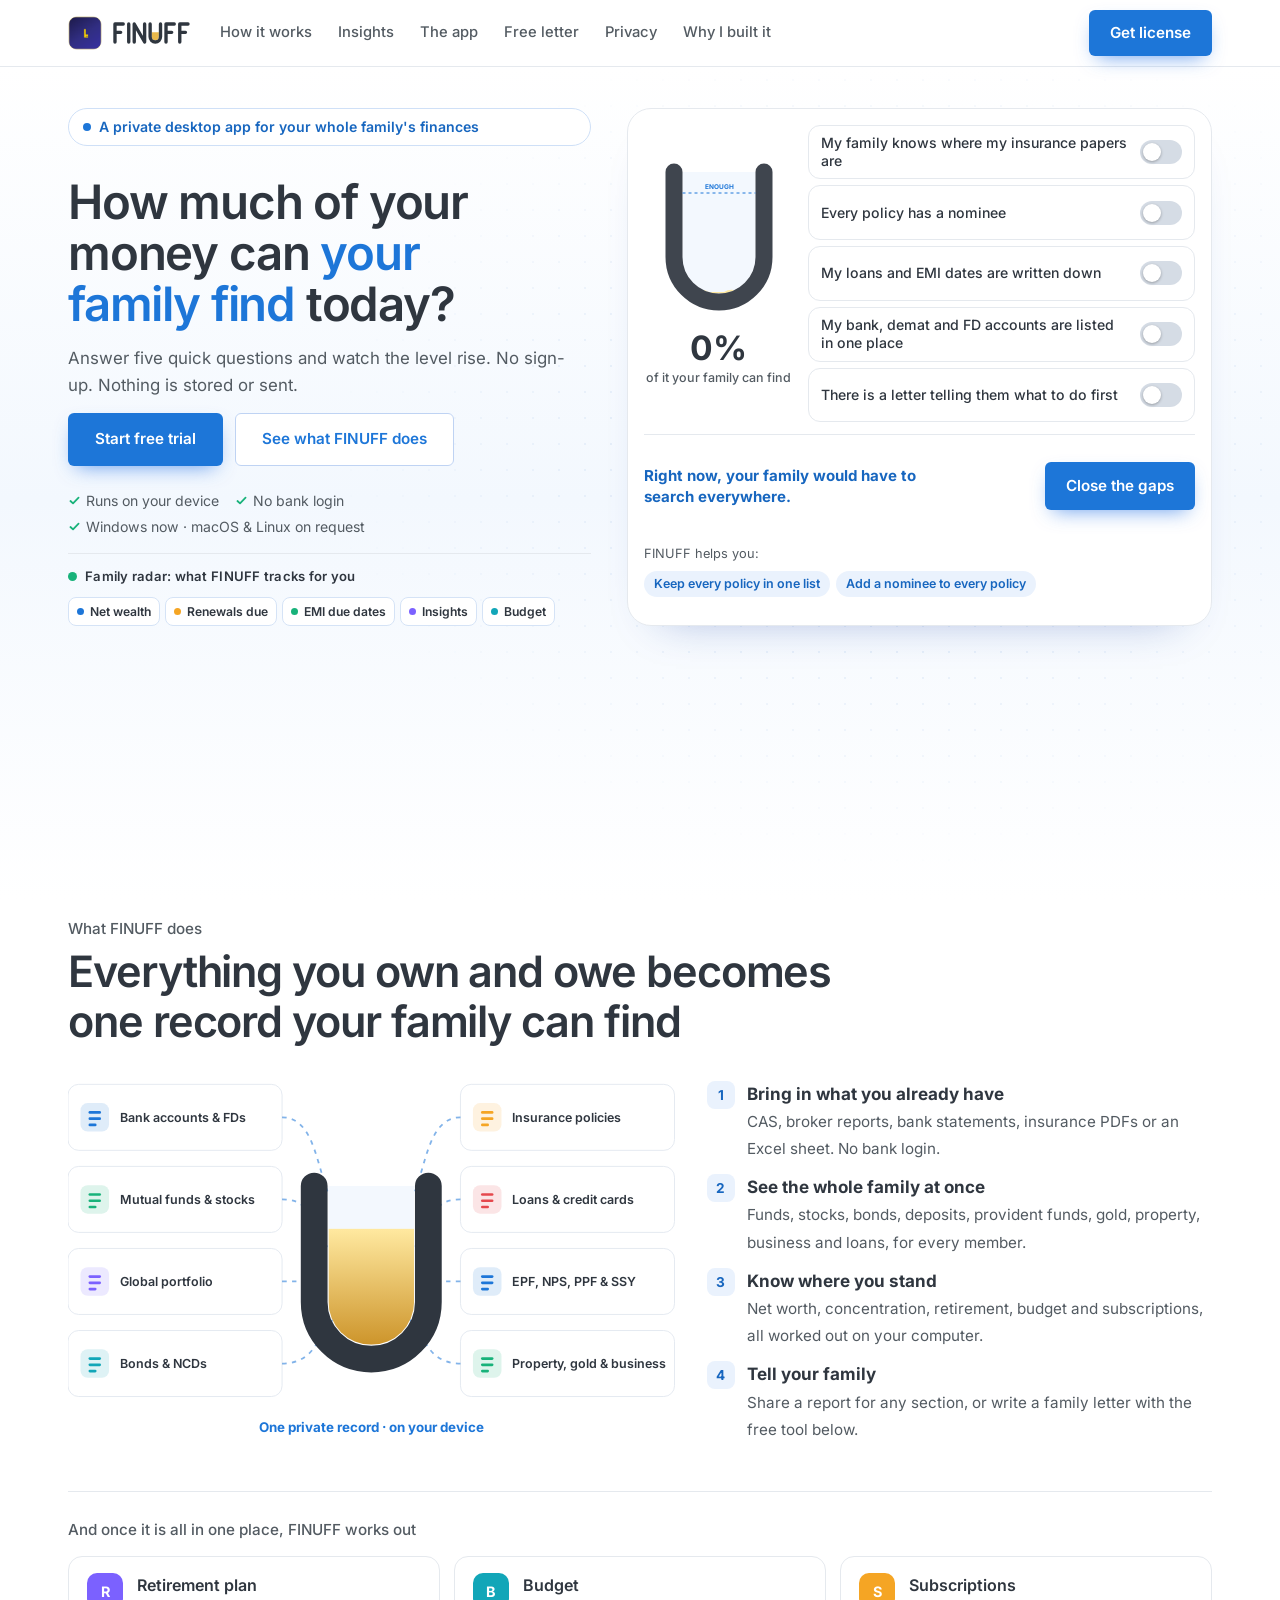
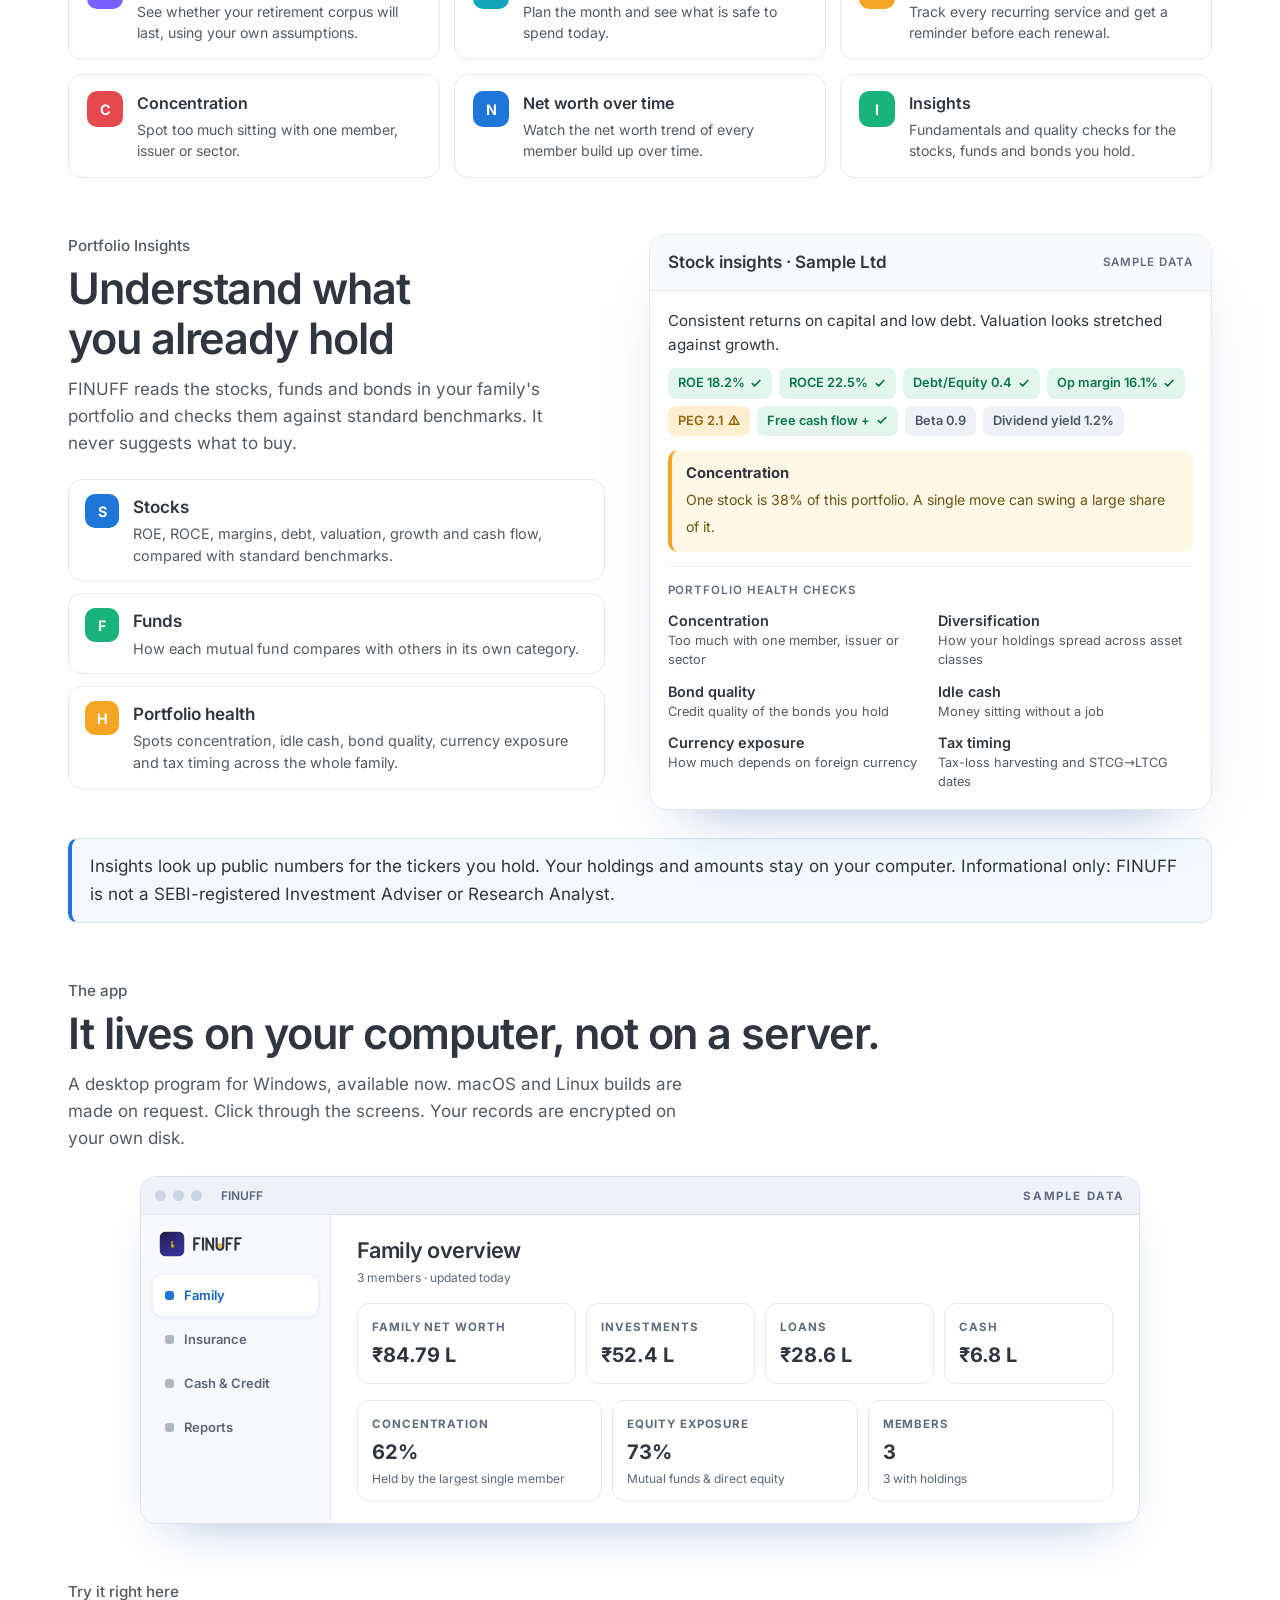
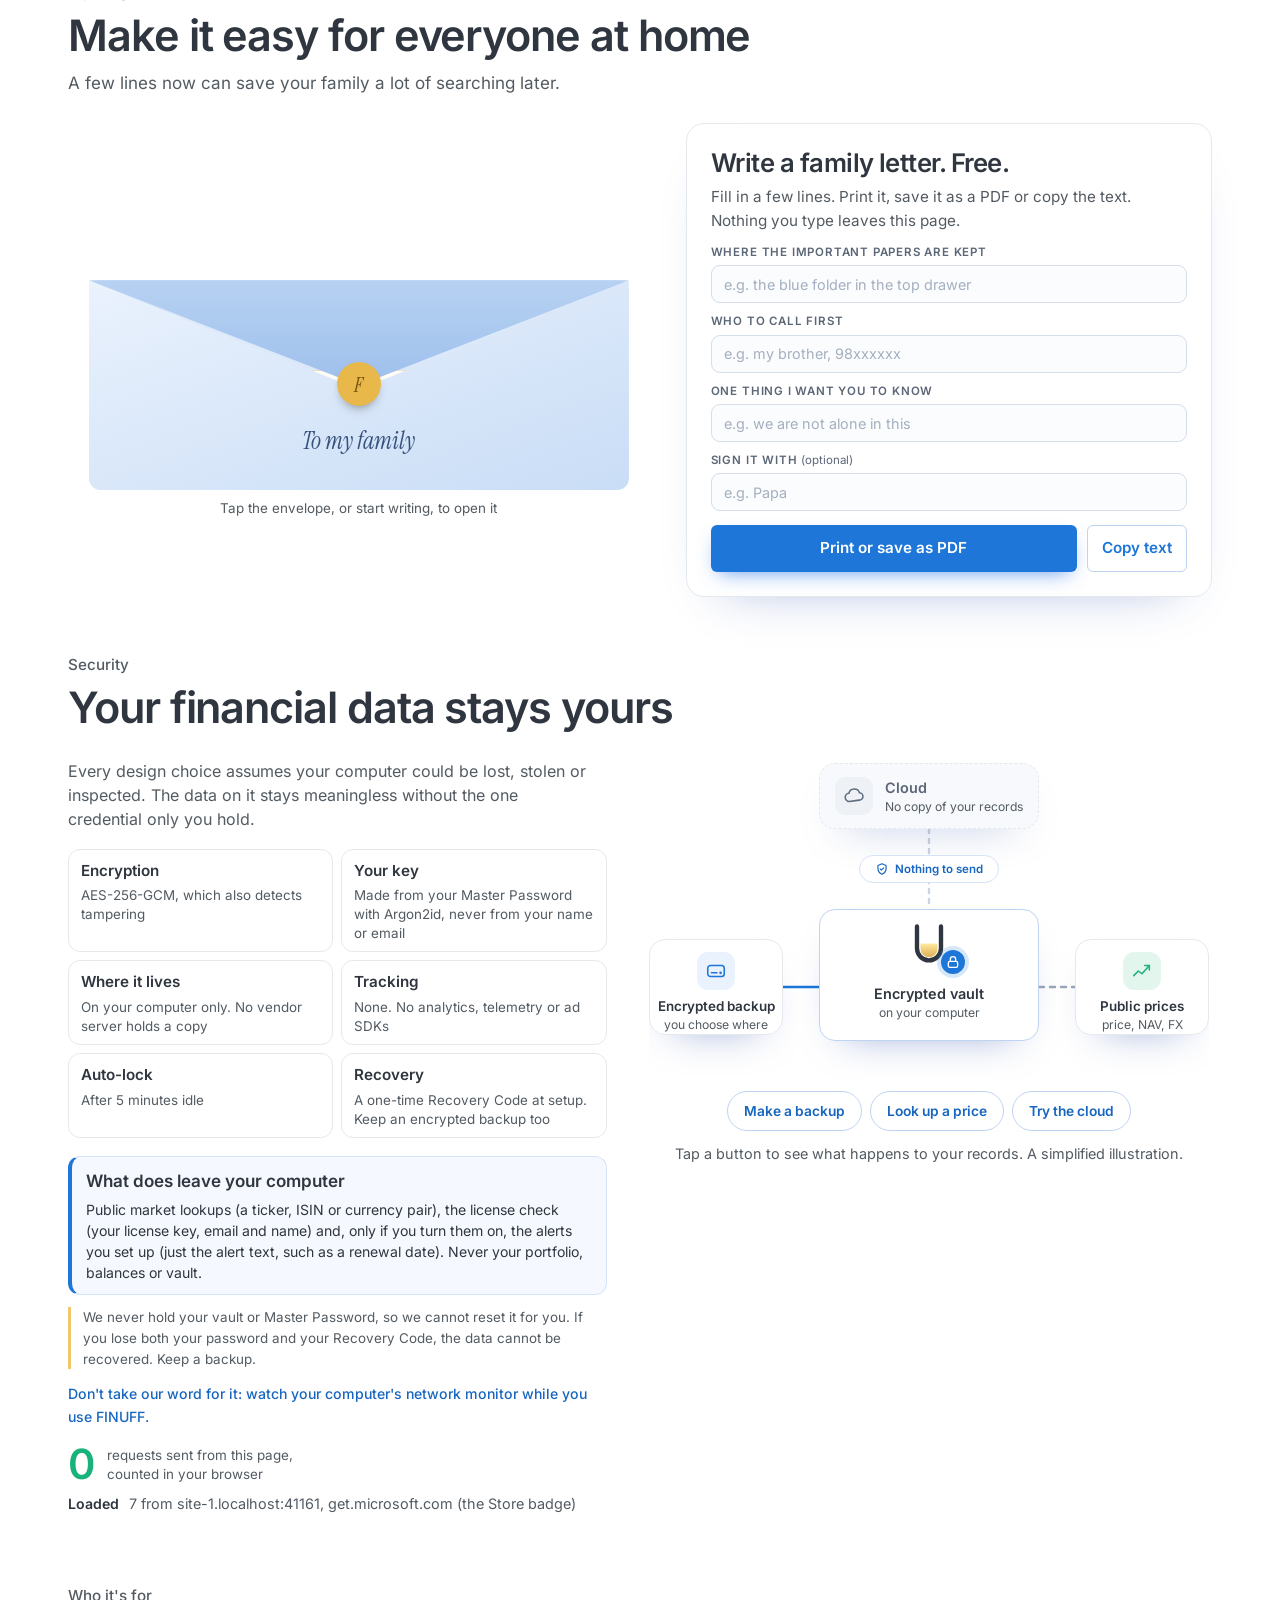
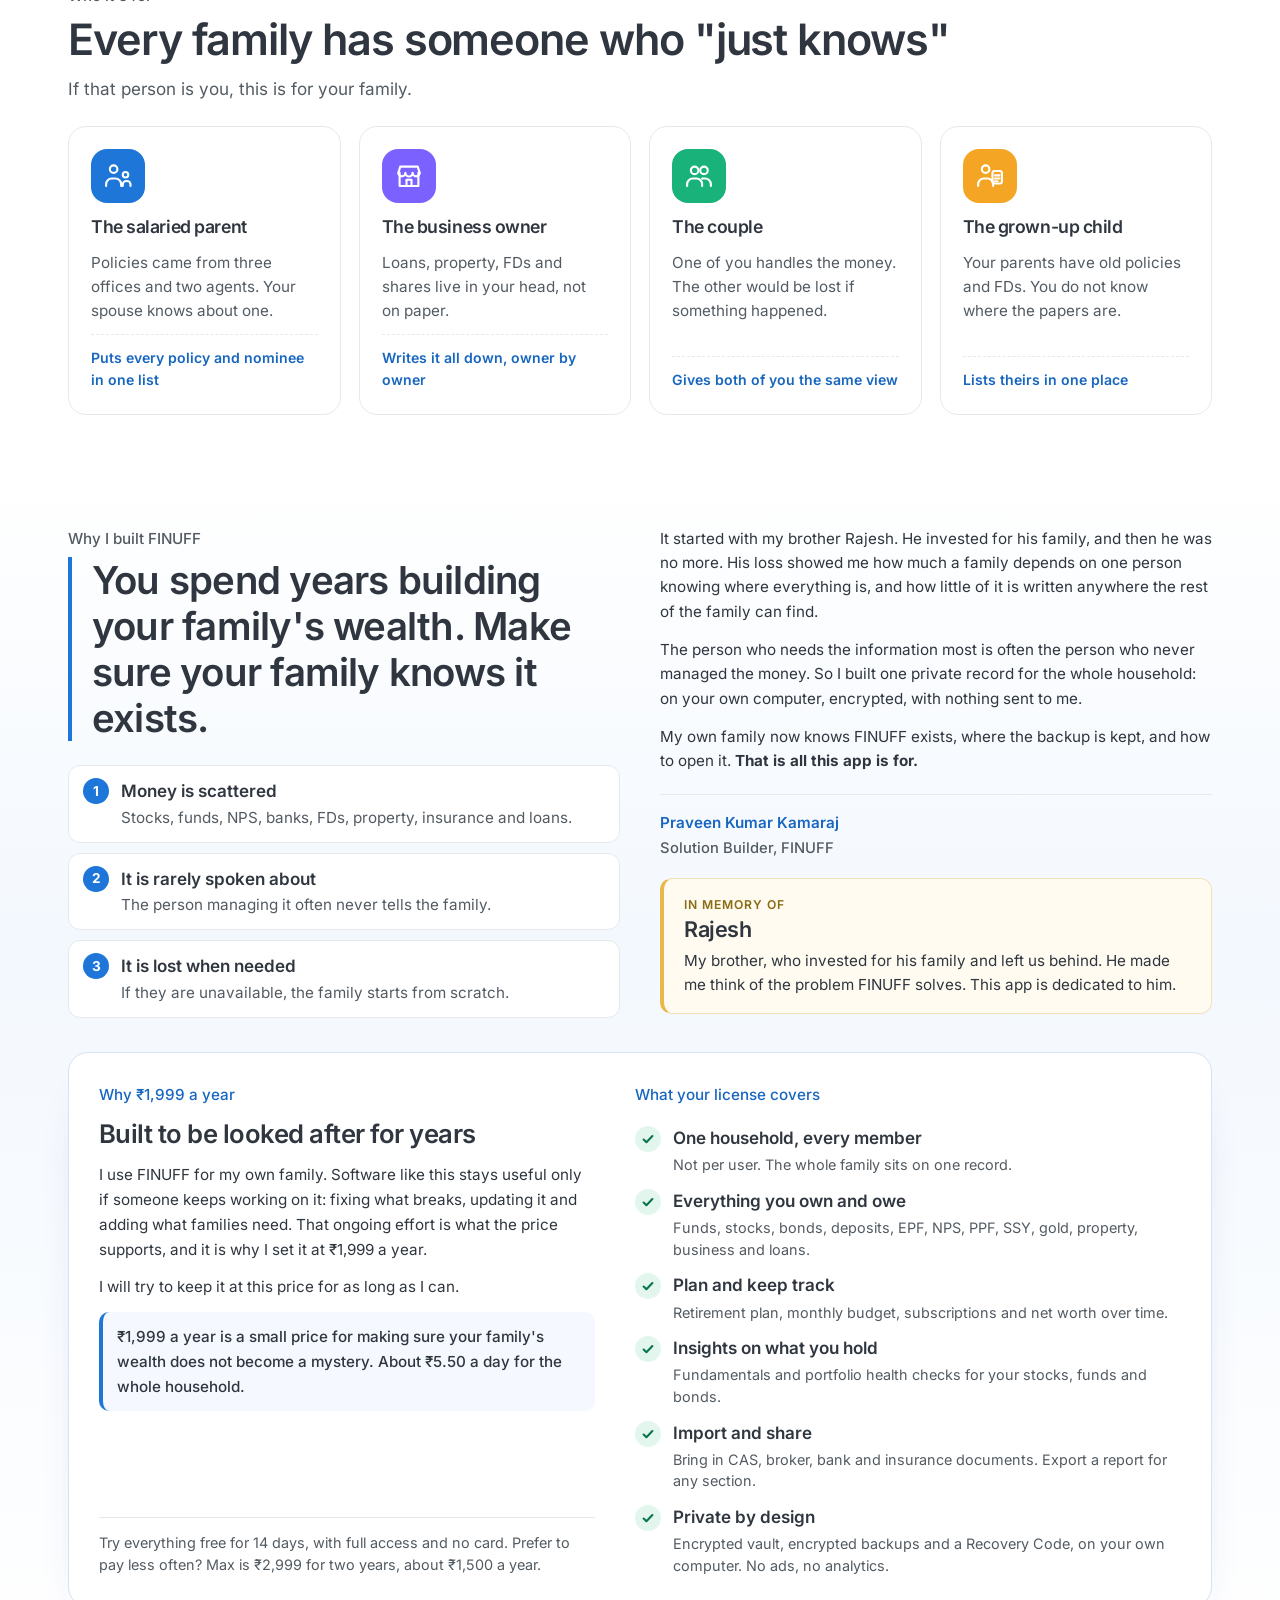
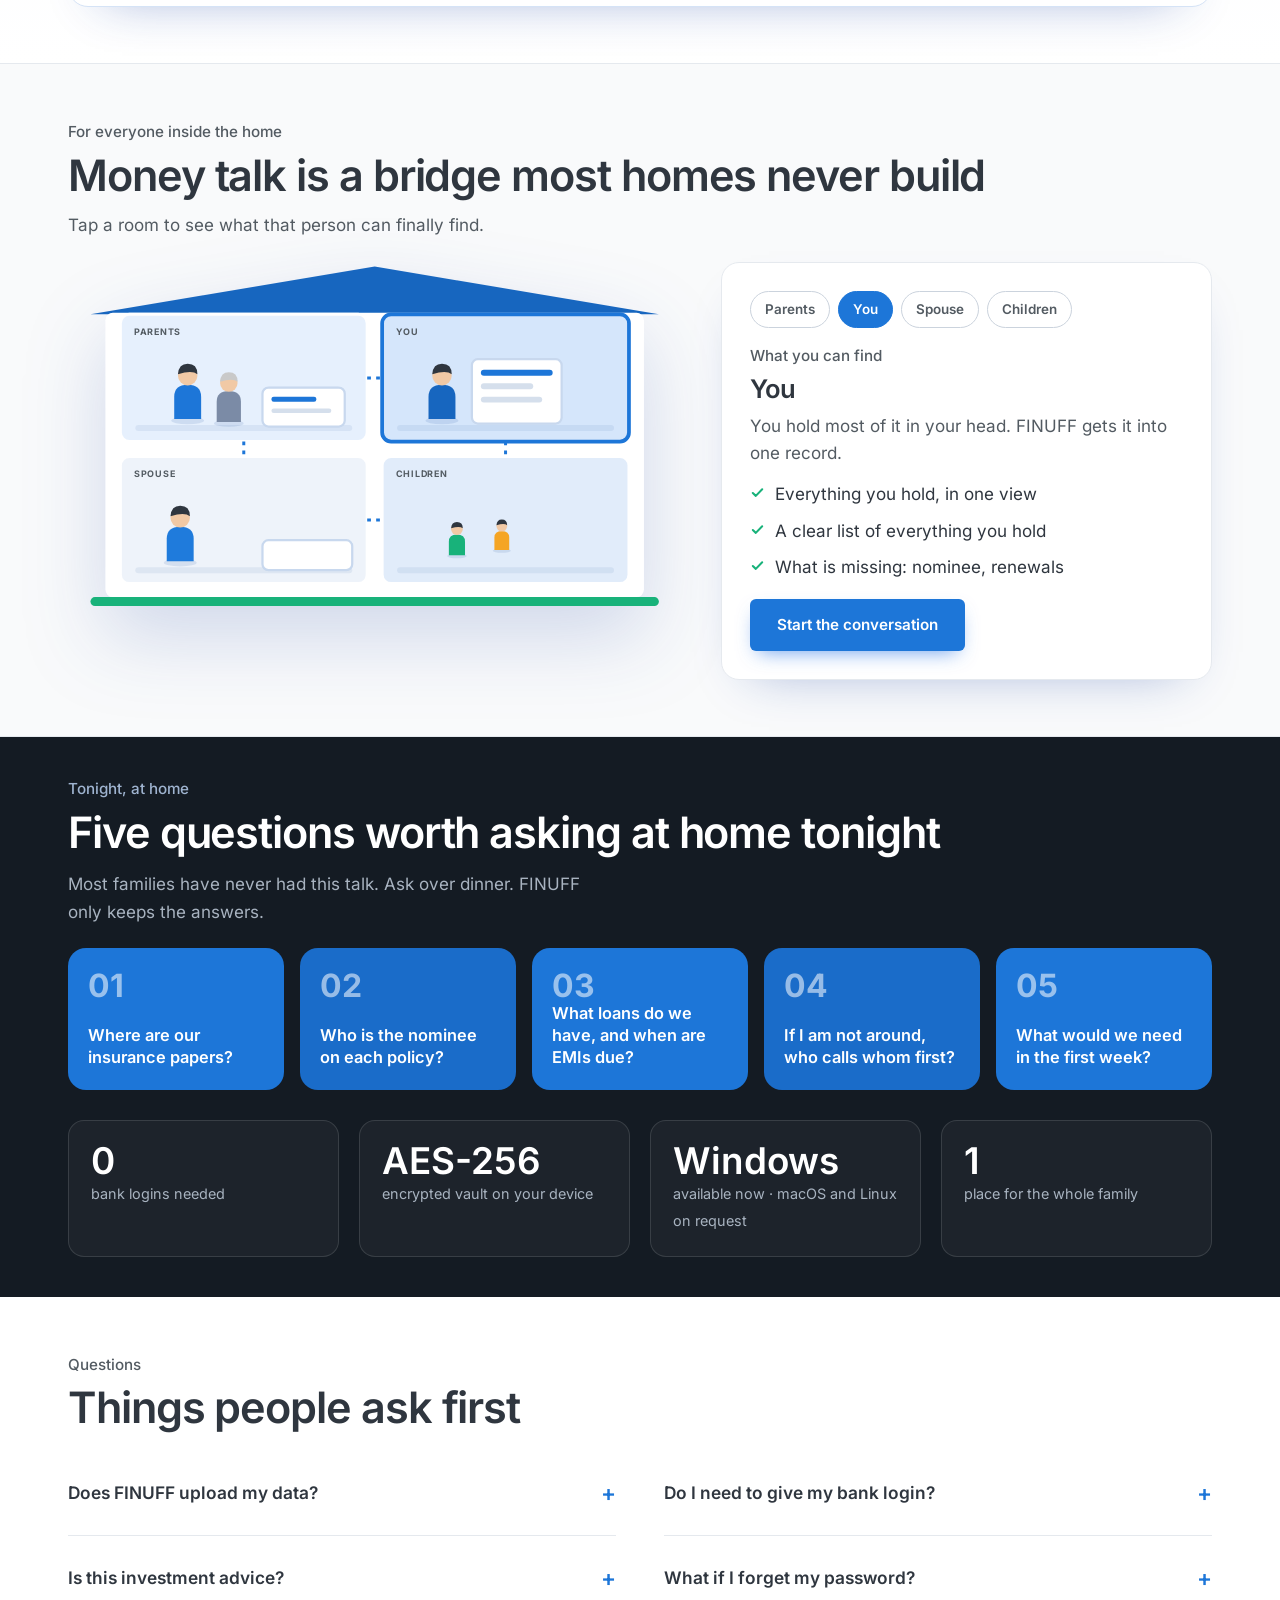
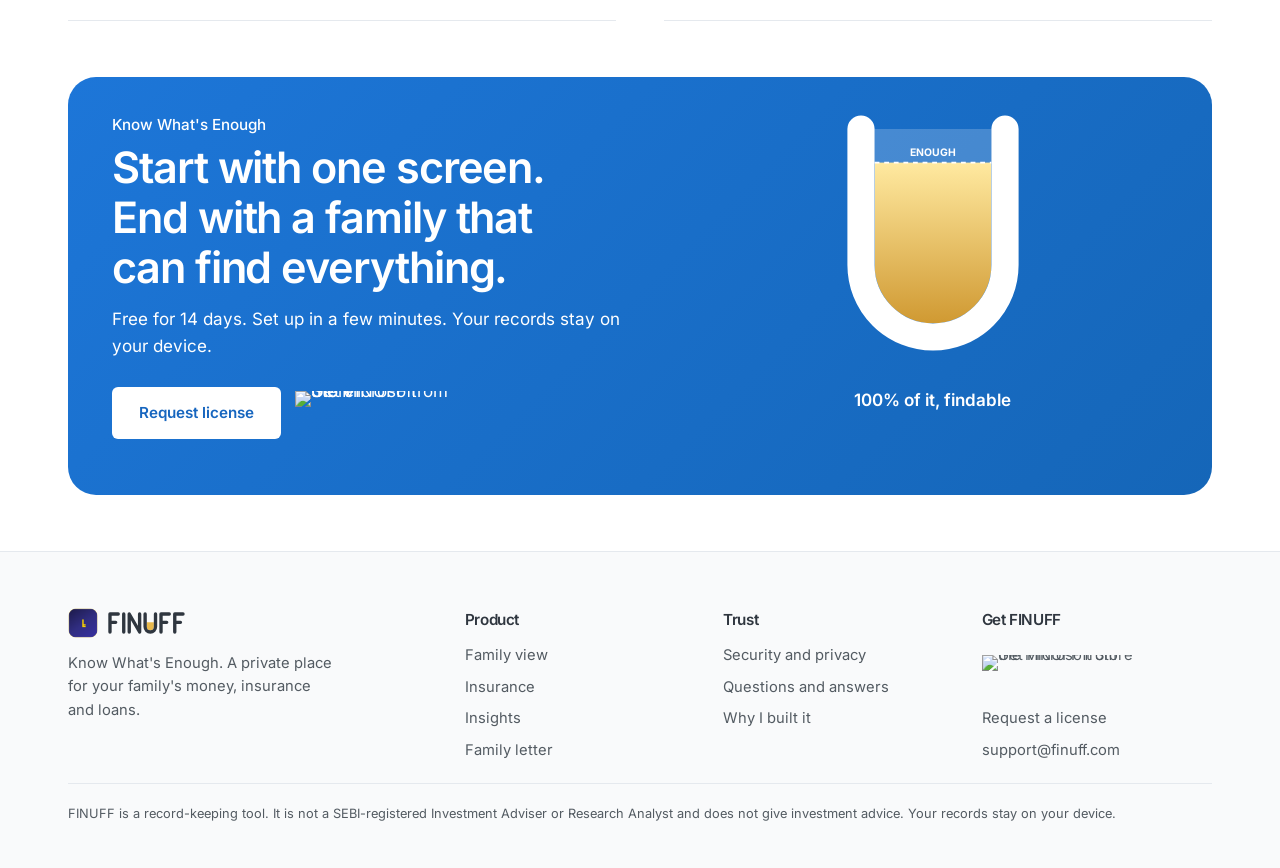
==== commit 80a0d61b: "site: redesign finuff.com around family continuity New light, Smallcase-blue layout: readiness check" ====
--- a/index.html
+++ b/index.html
@@ -1,984 +1,631 @@
-<!DOCTYPE html>
-<html lang="en-IN">
-<head>
-<meta charset="UTF-8">
-<meta name="viewport" content="width=device-width, initial-scale=1.0">
-<title>FINUFF — Know What's Enough</title>
-<meta name="description" content="Know What's Enough. Your family's complete financial picture — privately stored on your device. Mutual funds, stocks, bonds, bank accounts, insurance, EPF, NPS, PPF, SSY, gold, property, business ownership and loans, consolidated into one net worth without uploading your portfolio to someone else's cloud.">
+<!doctype html><html lang="en-IN"><head><meta charset="utf-8"><meta name="viewport" content="width=device-width,initial-scale=1"><title>FINUFF · Know What's Enough</title><link rel="preload" href="fonts/inter.woff2" as="font" type="font/woff2" crossorigin>
 <meta property="og:title" content="FINUFF — Know What's Enough">
 <link rel="canonical" href="https://finuff.com/">
 <meta property="og:url" content="https://finuff.com/">
 <meta property="og:description" content="Mutual funds, stocks, bonds, bank accounts, insurance, EPF, NPS, PPF, SSY, gold, property, business ownership and loans — consolidated into one financial picture, privately stored on your device. ₹1,999/year for the entire household.">
 <meta property="og:image" content="https://finuff.com/assets/og-image.jpg">
-<meta name="theme-color" content="#0A0A0A">
-<link rel="icon" href="assets/logo.png">
-<meta name="google-site-verification" content="PtIQGflrQ2eholAdQLUPJY7o91xxKASJNg6zFswvtJA" />
-<style>
-  :root{
-    --bg:#08090b; --bg2:#0d0f12; --panel:#121417; --panel2:#16191d; --border:rgba(255,255,255,.08); --border-strong:rgba(255,255,255,.16);
-    --text:#F3F5F7; --muted:#C1C9D1; --accent:#D4AF5A; --accent2:#A6813C; --ink:#171204;
-  }
-  *{box-sizing:border-box;}
-  html{scroll-behavior:smooth;}
-  body{margin:0;background:var(--bg);color:var(--text);font-family:-apple-system,"Segoe UI",Roboto,Helvetica,Arial,sans-serif;line-height:1.6;-webkit-font-smoothing:antialiased;font-feature-settings:"cv11","ss01";letter-spacing:.005em;position:relative;}
-  /* fine film-grain, premium-dark-UI cue -- inline SVG turbulence, no external asset */
-  body::before{content:"";position:fixed;inset:0;z-index:0;pointer-events:none;opacity:.05;mix-blend-mode:overlay;
-    background-image:url("data:image/svg+xml,%3Csvg xmlns='http://www.w3.org/2000/svg' width='120' height='120'%3E%3Cfilter id='n'%3E%3CfeTurbulence type='fractalNoise' baseFrequency='0.85' numOctaves='2' stitchTiles='stitch'/%3E%3C/filter%3E%3Crect width='100%25' height='100%25' filter='url(%23n)'/%3E%3C/svg%3E");}
-  a{color:inherit;text-decoration:none;}
-  .wrap{max-width:1360px;margin:0 auto;padding:0 32px;position:relative;z-index:1;}
-  ::selection{background:rgba(212,175,90,.28);color:#fff;}
-
-  /* nav */
-  nav{position:sticky;top:0;z-index:50;backdrop-filter:blur(16px) saturate(140%);background:rgba(8,9,11,.72);border-bottom:1px solid var(--border);}
-  nav .wrap{display:flex;align-items:center;justify-content:space-between;height:70px;}
-  .brand{display:flex;align-items:center;gap:12px;font-weight:600;letter-spacing:-.01em;font-size:1.08rem;}
-  .brand img{width:40px;height:40px;border-radius:10px;}
-  .brand .bw{display:flex;flex-direction:column;align-items:flex-start;gap:5px;line-height:1}.brand .bw small{font-size:.68rem;font-weight:600;letter-spacing:.05em;color:var(--accent)}
-  .brand .fw{height:22px;width:auto;display:block;overflow:visible;--tx:var(--text);--ind:var(--accent);}
-  .navlinks{display:flex;gap:30px;font-size:.89rem;color:var(--muted);}
-  .navlinks a{transition:color .15s;}
-  .navlinks a:hover{color:var(--text);}
-  .navcta{background:var(--accent);color:var(--ink);font-weight:600;font-size:.85rem;padding:10px 20px;border-radius:10px;transition:background .15s,transform .15s;}
-  .navcta:hover{background:#E8C878;transform:translateY(-1px);}
-  .navburger{display:none;background:none;border:1px solid var(--border);border-radius:8px;color:var(--text);padding:6px 8px;cursor:pointer;}
-  @media(max-width:640px){
-    .navlinks{display:none;}
-    .navburger{display:flex;}
-    .navcta{display:none;}
-    .brand{font-size:.95rem;white-space:nowrap;}
-    .navlinks.open{display:flex;flex-direction:column;position:absolute;top:70px;left:0;right:0;background:var(--bg);border-bottom:1px solid var(--border);padding:14px 32px;gap:16px;z-index:60;}
-  }
-
-  /* hero */
-  header.hero{position:relative;padding-top:44px;padding-bottom:60px;overflow:hidden;background:var(--bg);}
-  header.hero::before{content:"";position:absolute;top:-320px;left:10%;width:1100px;height:760px;
-    background:radial-gradient(circle,rgba(212,175,90,.14),rgba(166,129,60,.07) 42%,transparent 70%);pointer-events:none;}
-  .hero-grid{display:grid;grid-template-columns:.82fr 1.18fr;gap:40px;align-items:start;position:relative;}
-  @media(max-width:960px){.hero-grid{grid-template-columns:1fr;text-align:center;gap:48px;}}
-  .eyebrow{display:inline-flex;align-items:center;gap:6px;font-size:.78rem;font-weight:600;color:var(--accent);background:rgba(212,175,90,.08);border:1px solid rgba(212,175,90,.25);
-    padding:7px 15px;border-radius:8px;margin-bottom:28px;letter-spacing:.02em;}
-  h1{font-size:clamp(1.9rem,3.4vw,2.75rem);margin:0 0 20px;line-height:1.15;letter-spacing:-.02em;font-weight:700;position:relative;}
-  h1 .grad{background:linear-gradient(135deg,var(--accent),var(--accent2));-webkit-background-clip:text;background-clip:text;color:transparent;}
-  .sub{color:var(--muted);font-size:1.15rem;max-width:520px;margin:0 0 28px;position:relative;line-height:1.65;}
-  @media(max-width:960px){.sub{max-width:560px;margin:0 auto 28px;}}
-  .cta-row{display:flex;flex-direction:column;align-items:flex-start;gap:18px;position:relative;}
-  .cta-row-buttons{display:flex;flex-direction:row;align-items:center;gap:16px;flex-wrap:wrap;}
-  @media(max-width:960px){.cta-row{align-items:center;}.cta-row-buttons{justify-content:center;}}
-  .cta img{height:48px;}
-  .btn-primary{display:inline-block;background:var(--accent);color:var(--ink);font-weight:700;font-size:1.02rem;padding:16px 36px;border-radius:12px;box-shadow:0 1px 0 rgba(255,255,255,.2) inset,0 12px 30px -8px rgba(212,175,90,.4);transition:transform .15s,box-shadow .15s,background .15s;}
-  .btn-primary:hover{transform:translateY(-2px);background:#E8C878;box-shadow:0 1px 0 rgba(255,255,255,.25) inset,0 16px 36px -8px rgba(212,175,90,.5);}
-  .or-divider{color:var(--muted);font-size:.8rem;}
-  .trust{display:flex;gap:14px;flex-wrap:wrap;justify-content:flex-start;color:var(--text);font-size:.8rem;margin-top:22px;}
-  @media(max-width:960px){.trust{justify-content:center;}}
-  .trust span{display:flex;align-items:center;gap:6px;}
-  .trust svg{width:14px;height:14px;color:var(--accent);flex-shrink:0;}
-
-  .hero-media{position:relative;}
-  .hero-media .frame{margin:0;max-width:none;}
-  @media(max-width:960px){.hero-media{max-width:560px;margin:0 auto;}}
-
-  .platform-row{display:flex;gap:14px;flex-wrap:wrap;justify-content:flex-start;margin-top:18px;padding-top:18px;border-top:1px solid var(--border);}
-  @media(max-width:960px){.platform-row{justify-content:center;}}
-  .platform-row span{display:flex;align-items:center;gap:6px;color:var(--text);font-size:.82rem;font-weight:500;}
-  .platform-row svg{width:20px;height:20px;color:var(--muted);flex-shrink:0;}
-  .platform-row span.on svg{color:var(--accent);}
-  .platform-row b{color:var(--muted);font-size:.72rem;font-weight:600;background:rgba(255,255,255,.05);border:1px solid var(--border);padding:2px 8px;border-radius:6px;letter-spacing:.02em;}
-
-  /* browser frame */
-  .frame{margin:72px auto 0;max-width:920px;position:relative;box-shadow:0 40px 100px -24px rgba(0,0,0,.7);}
-  .frame img{width:100%;display:block;border-radius:14px;border:1px solid var(--border);}
-
-  /* section rhythm: full-bleed background blocks, no hairline dividers */
-  section{padding:40px 0;background:var(--bg);scroll-margin-top:70px;}
-  section.alt{background:var(--bg2);}
-  .kicker{color:var(--accent);font-size:.78rem;font-weight:600;letter-spacing:.1em;text-transform:uppercase;margin-bottom:12px;}
-  h2{font-size:clamp(1.35rem,2.4vw,1.75rem);margin:0 0 12px;letter-spacing:-.02em;font-weight:650;}
-  .lede{color:var(--muted);margin-bottom:32px;max-width:600px;font-size:1.05rem;line-height:1.65;}
-
-  .grid{display:grid;grid-template-columns:repeat(3,1fr);gap:18px;}
-  @media(max-width:860px){.grid{grid-template-columns:repeat(2,1fr);}}
-  @media(max-width:560px){.grid{grid-template-columns:1fr;}}
-  .card{background:linear-gradient(180deg,rgba(255,255,255,.03),rgba(255,255,255,0) 40%),var(--panel);border:1px solid var(--border);border-radius:14px;padding:24px;transition:transform .25s cubic-bezier(.2,.8,.2,1),border-color .25s,box-shadow .25s;}
-  .card:hover{transform:translateY(-3px);border-color:var(--border-strong);box-shadow:0 20px 40px -20px rgba(0,0,0,.5);}
-  .icon{width:38px;height:38px;border-radius:10px;background:rgba(212,175,90,.12);border:1px solid rgba(212,175,90,.18);
-    display:flex;align-items:center;justify-content:center;margin-bottom:16px;}
-  .icon svg{width:19px;height:19px;color:var(--accent);}
-  .icon.blue{background:rgba(79,195,247,.12);border-color:rgba(79,195,247,.18);}
-  .icon.blue svg{color:#5FCBFA;}
-  .icon.purple{background:rgba(179,157,219,.12);border-color:rgba(179,157,219,.18);}
-  .icon.purple svg{color:#C3AEE8;}
-  .icon.orange{background:rgba(255,167,38,.12);border-color:rgba(255,167,38,.18);}
-  .icon.orange svg{color:#FFB84D;}
-  .icon.red{background:rgba(255,110,110,.12);border-color:rgba(255,110,110,.18);}
-  .icon.red svg{color:#FF7A7A;}
-  .card h3{margin:0 0 8px;font-size:1.03rem;font-weight:600;letter-spacing:-.005em;}
-  .card p{margin:0;color:var(--muted);font-size:.92rem;line-height:1.6;}
-
-  .stats{display:grid;grid-template-columns:repeat(4,1fr);gap:18px;}
-  @media(max-width:860px){.stats{grid-template-columns:repeat(2,1fr);}}
-  @media(max-width:560px){.stats{grid-template-columns:1fr;}}
-  .stat{background:var(--panel);border:1px solid var(--border);border-radius:14px;padding:26px 18px;text-align:center;}
-  .stat b{display:block;font-size:2.15rem;font-weight:650;font-variant-numeric:tabular-nums;background:linear-gradient(135deg,var(--accent),var(--accent2));-webkit-background-clip:text;background-clip:text;color:transparent;margin-bottom:10px;letter-spacing:-.02em;}
-  .stat span{color:var(--muted);font-size:.85rem;display:block;line-height:1.5;}
-
-  .callout{background:rgba(212,175,90,.05);border:1px solid rgba(212,175,90,.22);border-left:2px solid var(--accent);border-radius:12px;padding:26px 30px;width:100%;margin-top:28px;}
-  .callout-kicker{color:var(--accent);font-size:.78rem;font-weight:600;letter-spacing:.08em;text-transform:uppercase;margin-bottom:12px;}
-  .callout p{margin:0;color:var(--text);font-size:1rem;line-height:1.7;max-width:820px;}
-  .callout.center{text-align:center;}
-  .callout.center p{max-width:none;color:var(--muted);}
-  .callout.center h3{font-size:1.4rem;margin:0 0 12px;color:var(--text);font-weight:600;}
-
-  .seclbl{color:var(--accent);font-size:.7rem;font-weight:600;background:rgba(212,175,90,.08);border:1px solid rgba(212,175,90,.22);padding:3px 9px;border-radius:6px;margin-left:8px;letter-spacing:.02em;}
-
-  .cmp-table{width:100%;border-collapse:collapse;font-size:.88rem;}
-  .cmp-table th{text-align:left;padding:15px 18px;background:var(--panel);border:1px solid var(--border);font-size:.76rem;text-transform:uppercase;letter-spacing:.05em;color:var(--muted);font-weight:600;}
-  .cmp-table td{padding:15px 18px;border:1px solid var(--border);}
-  .cmp-table .good{color:var(--accent);font-weight:600;}
-  .cmp-table .bad{color:#ff7a7a;font-weight:600;}
-  .cmp-table .neutral{color:#8CA3B8;font-weight:600;}
-  .cmp-wrap{overflow-x:auto;margin-top:10px;border-radius:12px;}
-
-  .faq-grid{display:grid;grid-template-columns:1fr 1fr;gap:16px 24px;align-items:start;}
-  @media(max-width:760px){.faq-grid{grid-template-columns:1fr;}}
-  details{background:var(--panel);border:1px solid var(--border);border-radius:12px;padding:19px 22px;transition:border-color .15s;}
-  details[open]{border-color:var(--border-strong);}
-  summary{cursor:pointer;font-weight:550;list-style:none;display:flex;justify-content:space-between;align-items:center;gap:12px;}
-  summary::-webkit-details-marker{display:none;}
-  summary::after{content:"+";color:var(--accent);font-size:1.3rem;font-weight:400;flex-shrink:0;}
-  details[open] summary::after{content:"–";}
-  details p{color:var(--muted);margin:14px 0 0;font-size:.95rem;line-height:1.65;}
-
-  footer{padding:32px 0;text-align:center;color:var(--muted);font-size:.85rem;background:var(--bg2);border-top:1px solid var(--border);}
-  footer .brand{color:var(--text);}
-  .footer-row{display:flex;align-items:center;justify-content:space-between;flex-wrap:wrap;gap:16px;}
-  .foot-copy{margin:0;}
-  @media(max-width:700px){.footer-row{justify-content:center;text-align:center;}}
-  @media(max-width:700px){.foot-legal{white-space:normal !important;}}
-  footer p{margin:6px 0;}
-
-  .reveal{opacity:0;transform:translateY(16px);transition:opacity .6s ease,transform .6s ease;}
-  .reveal.in{opacity:1;transform:none;}
-
-  /* license request form (custom UI, posts to Google Forms backend) */
-  .license-card{background:linear-gradient(180deg,rgba(255,255,255,.035),rgba(255,255,255,.012));border:1px solid var(--border);border-radius:18px;padding:34px;max-width:720px;margin:0 auto;position:relative;overflow:hidden;}
-  .license-card::before{content:"";position:absolute;top:-180px;right:-180px;width:360px;height:360px;background:radial-gradient(circle,rgba(166,129,60,.12),transparent 70%);pointer-events:none;}
-  .field{margin-bottom:20px;position:relative;}
-  .field label{display:block;font-size:.82rem;font-weight:600;color:var(--muted);margin-bottom:8px;}
-  .field input{width:100%;background:rgba(255,255,255,.035);border:1px solid var(--border);border-radius:10px;padding:12px 14px;color:var(--text);font-size:.95rem;font-family:inherit;transition:border-color .15s,background .15s;}
-  .field input:focus{outline:none;border-color:var(--accent);background:rgba(255,255,255,.05);}
-  .field input::placeholder{color:#5b6472;}
-  .field .hint{font-size:.78rem;color:var(--muted);margin-top:6px;}
-  .row2{display:grid;grid-template-columns:1fr 1fr;gap:16px;}
-  @media(max-width:560px){.row2{grid-template-columns:1fr;}}
-  .row3{display:grid;grid-template-columns:1fr 1fr 1fr;gap:16px;}
-  @media(max-width:720px){.row3{grid-template-columns:1fr 1fr;}}
-  @media(max-width:560px){.row3{grid-template-columns:1fr;}}
-  .pillgroup{display:flex;gap:10px;flex-wrap:wrap;}
-  .pillgroup input{position:absolute;opacity:0;pointer-events:none;}
-  .pillgroup label{flex:1;min-width:130px;text-align:center;padding:12px 14px;border-radius:10px;border:1px solid var(--border);background:rgba(255,255,255,.025);font-size:.88rem;font-weight:600;color:var(--muted);cursor:pointer;margin:0;transition:all .15s;line-height:1.5;}
-  .pillgroup label small{display:block;font-size:.76rem;font-weight:600;opacity:.75;}
-  .pillgroup input:checked + label{border-color:var(--accent);color:var(--ink);background:var(--accent);}
-  .pill-recommended{border-color:rgba(212,175,90,.5) !important;position:relative;}
-  .pill-tag{display:block;font-size:.62rem;font-weight:700;letter-spacing:.03em;text-transform:uppercase;color:var(--accent);margin-bottom:4px;}
-  .pillgroup input:checked + .pill-recommended .pill-tag{color:var(--ink);opacity:.75;}
-  .pillgroup-compact label{flex:none;min-width:0;padding:8px 12px;font-size:.78rem;font-weight:500;}
-  .pillgroup-compact label small{display:none;}
-  .lic-grid{display:grid;grid-template-columns:.85fr 1.15fr;}
-  .lic-left{background:linear-gradient(160deg,rgba(212,175,90,.1),transparent);padding:26px 30px;border-right:1px solid var(--border);}
-  .lic-left h3{font-size:1.05rem;margin:0 0 14px;}
-  .lic-left ul{list-style:none;margin:0 0 24px;padding:0;font-size:.85rem;color:var(--muted);display:flex;flex-direction:column;gap:10px;}
-  .lic-left li{display:flex;gap:8px;align-items:flex-start;}
-  .lic-left li::before{content:"✓";color:var(--accent);font-weight:700;flex-shrink:0;}
-  .lic-price-box{background:var(--bg);border:1px solid var(--border);border-radius:12px;padding:16px;}
-  .lic-price-box b{font-size:1.4rem;color:var(--accent);}
-  .lic-price-box b span{font-size:.85rem;color:var(--muted);font-weight:400;}
-  .lic-price-box div{font-size:.78rem;color:var(--muted);margin-top:2px;}
-  .lic-right{padding:26px 30px;}
-  .lic-right .field{margin-bottom:14px;}
-  .lic-right .row2,.lic-right .row3{gap:12px;}
-  .lic-right .submit-btn{margin-top:4px;}
-  @media(max-width:720px){.lic-grid{grid-template-columns:1fr;}.lic-left{border-right:none;border-bottom:1px solid var(--border);}}
-  .submit-trust{font-size:.8rem;color:var(--muted);text-align:center;margin:0 0 12px;}
-  .submit-btn{width:100%;padding:15px;border:none;border-radius:12px;background:var(--accent);color:var(--ink);font-weight:700;font-size:1rem;cursor:pointer;font-family:inherit;transition:background .15s,transform .15s;}
-  .submit-btn:hover{background:#E8C878;}
-  .submit-btn:disabled{opacity:.55;cursor:wait;}
-  .form-note{text-align:center;color:var(--muted);font-size:.82rem;margin-top:16px;}
-  .success-state{display:none;text-align:center;padding:20px 0;}
-  .success-state.show{display:block;}
-  .success-state .tick{width:56px;height:56px;border-radius:50%;background:rgba(212,175,90,.12);border:1px solid rgba(212,175,90,.3);display:flex;align-items:center;justify-content:center;margin:0 auto 20px;}
-  .success-state .tick svg{width:26px;height:26px;color:var(--accent);}
-  .success-state h3{margin:0 0 10px;font-size:1.3rem;}
-  .success-state p{color:var(--muted);max-width:440px;margin:0 auto;font-size:.95rem;}
-  #licenseForm.hide{display:none;}
-
-  .contact-row{display:flex;gap:32px;flex-wrap:wrap;justify-content:center;margin-top:36px;color:var(--muted);font-size:.9rem;}
-  .contact-row a{color:var(--accent2);}
-
-  .showcase{display:grid;grid-template-columns:1fr 1fr;gap:48px;align-items:center;}
-  @media(max-width:860px){.showcase{grid-template-columns:1fr;gap:40px;}.showcase .showcase-media{order:-1;}}
-  .showcase-list{list-style:none;margin:24px 0 0;padding:0;display:flex;flex-direction:column;gap:14px;}
-  .showcase-list li{display:flex;gap:10px;color:var(--muted);font-size:.95rem;line-height:1.55;}
-  .showcase-list svg{width:18px;height:18px;color:var(--accent);flex-shrink:0;margin-top:2px;}
-  .showcase-media .frame{margin:0;max-width:none;}
-
-  /* feature bento -- 2 flagship banners, full-width, ahead of the flat grid */
-  .feature-banners{display:flex;flex-direction:column;gap:18px;}
-  .banner-flagship{display:grid;grid-template-columns:1fr 380px;gap:32px;align-items:center;background:linear-gradient(135deg,rgba(212,175,90,.07),rgba(255,255,255,.015));border:1px solid var(--border-strong);border-radius:18px;padding:32px;}
-  @media(max-width:860px){.banner-flagship{grid-template-columns:1fr;}.banner-media{order:-1;}}
-  .banner-icon{width:52px;height:52px;border-radius:14px;background:rgba(212,175,90,.14);border:1px solid rgba(212,175,90,.25);display:flex;align-items:center;justify-content:center;flex-shrink:0;margin-bottom:14px;}
-  .banner-icon svg{width:26px;height:26px;color:var(--accent);}
-  .banner-icon.purple{background:rgba(179,157,219,.14);border-color:rgba(179,157,219,.25);}
-  .banner-icon.purple svg{color:#C3AEE8;}
-  .banner-flagship h3{margin:10px 0 10px;font-size:1.3rem;font-weight:650;letter-spacing:-.01em;}
-  .banner-copy>p{margin:0;color:var(--muted);font-size:.98rem;line-height:1.65;}
-  .banner-split{display:grid;grid-template-columns:1fr 1fr;gap:22px;}
-  @media(max-width:700px){.banner-split{grid-template-columns:1fr;}}
-  .banner-media .frame{margin:0;max-width:none;box-shadow:0 20px 50px -16px rgba(0,0,0,.55);}
-  .banner-media .frame img{border-radius:10px;}
-  .banner-split p{margin:0;color:var(--muted);font-size:.98rem;line-height:1.65;}
-
-  /* asset-class strip -- enumerates the "13+" stat instead of leaving it as a bare number */
-  .asset-strip{display:grid;grid-template-columns:repeat(auto-fit,minmax(130px,1fr));gap:12px;}
-  .asset-tile{display:flex;flex-direction:column;align-items:center;gap:10px;text-align:center;background:var(--panel);border:1px solid var(--border);border-radius:12px;padding:20px 10px;transition:border-color .2s,transform .2s;}
-  .asset-tile:hover{border-color:var(--border-strong);transform:translateY(-2px);}
-  .asset-tile .icon{margin-bottom:0;}
-  .asset-tile span{font-size:.82rem;font-weight:600;color:var(--text);line-height:1.3;}
-
-  /* founder note -- avatar initials, not a fabricated photo/bio */
-  .founder-card{display:flex;gap:28px;align-items:flex-start;background:var(--panel);border:1px solid var(--border);border-radius:16px;padding:32px;}
-  @media(max-width:640px){.founder-card{flex-direction:column;align-items:center;text-align:center;}}
-  .founder-avatar{width:64px;height:64px;border-radius:50%;background:linear-gradient(135deg,var(--accent),var(--accent2));color:var(--ink);font-weight:700;font-size:1.1rem;display:flex;align-items:center;justify-content:center;flex-shrink:0;letter-spacing:.02em;}
-  .founder-quote{margin:0 0 12px;font-size:1.05rem;line-height:1.65;color:var(--text);}
-  .founder-name{margin:0;color:var(--muted);font-size:.88rem;font-weight:600;}
-  .founder-name span{font-weight:400;}
-
-  /* security two-column layout (distinct shape from the card grid) */
-  .sec-2col{display:grid;grid-template-columns:1fr 1fr;gap:44px;align-items:start;}
-  @media(max-width:860px){.sec-2col{grid-template-columns:1fr;}}
-  .sec-list{display:flex;flex-direction:column;gap:26px;}
-  .sec-item{display:flex;gap:16px;align-items:flex-start;}
-  .sec-item .icon{margin-bottom:0;flex-shrink:0;}
-  .sec-item h3{margin:0 0 5px;font-size:1rem;font-weight:600;}
-  .sec-item p{margin:0;color:var(--muted);font-size:.9rem;line-height:1.6;}
-
-  /* narrative sections (problem > story > fit > uses > household > privacy > special users > flow > who > final) */
-  .big-h{font-size:clamp(1.7rem,3.2vw,2.5rem);line-height:1.15;letter-spacing:-.02em;font-weight:700;margin:0 0 22px;}
-  .big-h .grad{background:linear-gradient(135deg,var(--accent),var(--accent2));-webkit-background-clip:text;background-clip:text;color:transparent;}
-  .scatter{display:flex;flex-wrap:wrap;gap:10px;margin:0 0 26px;}
-  .scatter span{padding:9px 16px;border:1px dashed var(--border-strong);border-radius:100px;color:var(--muted);font-size:.92rem;}
-  .prose{max-width:720px;color:var(--muted);font-size:1.08rem;line-height:1.75;}
-  .prose p{margin:0 0 16px;}.prose strong{color:var(--text);}
-  .pull{font-size:1.25rem;font-weight:650;color:var(--text);margin-top:24px;}
-  .two{display:grid;grid-template-columns:1fr 1fr;gap:40px;align-items:center;}
-  @media(max-width:860px){.two{grid-template-columns:1fr;gap:28px;}}
-  .three-lines{display:flex;flex-direction:column;gap:6px;margin:22px 0 0;font-size:1.3rem;font-weight:700;letter-spacing:-.01em;}
-  .three-lines span:last-child{color:var(--accent);}
-  .fit{width:100%;border-collapse:collapse;margin:8px 0 24px;border:1px solid var(--border);border-radius:14px;overflow:hidden;background:var(--panel);}
-  .fit th,.fit td{padding:15px 22px;text-align:left;border-bottom:1px solid var(--border);}
-  .fit th{font-size:.78rem;letter-spacing:.1em;text-transform:uppercase;color:var(--muted);font-weight:600;background:rgba(255,255,255,.02);}
-  .fit td:first-child{font-weight:600;}.fit td:last-child{color:var(--muted);}
-  .fit tr:last-child td{border-bottom:0;}
-  .fit tr.us td{background:rgba(212,175,90,.08);color:var(--accent);font-weight:700;border-top:1px solid rgba(212,175,90,.35);}
-  .num{font-size:.78rem;font-weight:700;letter-spacing:.14em;color:var(--accent);margin-bottom:12px;}
-  .price-big{display:flex;align-items:baseline;gap:14px;flex-wrap:wrap;margin:26px 0 6px;}
-  .price-big b{font-size:clamp(2.6rem,6vw,4rem);line-height:1;font-weight:700;letter-spacing:-.03em;background:linear-gradient(135deg,var(--accent),var(--accent2));-webkit-background-clip:text;background-clip:text;color:transparent;}
-  .price-big span{color:var(--text);font-size:1.15rem;font-weight:600;}
-  .steps{display:grid;grid-template-columns:repeat(4,1fr);gap:18px;}
-  @media(max-width:860px){.steps{grid-template-columns:repeat(2,1fr);}}@media(max-width:560px){.steps{grid-template-columns:1fr;}}
-  .steps .card{position:relative;}.steps .card:not(:last-child):after{content:"\2192";position:absolute;right:-16px;top:50%;transform:translateY(-50%);color:var(--accent);font-size:1.2rem;z-index:2;}
-  @media(max-width:860px){.steps .card:after{display:none!important;}}
-  .who q{display:block;color:var(--text);font-style:italic;margin-top:10px;font-size:.95rem;quotes:none;}
-  .final-sec{text-align:center;padding:80px 0 70px;background:radial-gradient(800px 380px at 50% 0,rgba(212,175,90,.12),transparent 70%),var(--bg);}
-  .final-sec h2{font-size:clamp(1.8rem,4vw,3rem);line-height:1.12;margin-bottom:26px;font-weight:700;}
-  .final-sec .chain{display:flex;flex-direction:column;gap:4px;color:var(--muted);font-size:1.15rem;margin:0 0 26px;}
-  .final-sec .chain b{color:var(--text);font-size:1.4rem;margin-top:8px;}
-  .final-sec .tag{font-size:1.1rem;color:var(--muted);margin:0 0 32px;line-height:1.7;}
-  .final-sec .tag strong{color:var(--accent);}
+<meta property="og:type" content="website">
+<meta name="twitter:card" content="summary_large_image">
+<meta name="theme-color" content="#FFFFFF">
+<link rel="icon" href="assets/logo-96.png">
+<meta name="google-site-verification" content="PtIQGflrQ2eholAdQLUPJY7o91xxKASJNg6zFswvtJA" /><meta name="description" content="FINUFF is a private desktop app that keeps your family's money, insurance and loans in one encrypted place on your own computer, so your family can find everything when it matters."><link rel="stylesheet" href="fonts.css"><style>
+:root{--blue:#1D76D8;--blue2:#1766BF;--navy:#141B23;--navy2:#1B2430;--ind:#E8B84B;--tx:#2F363F;--mut:#535B62;--line:#E5E9EE;--pale:#F9FAFB;--green:#18B27A;--purple:#7B61FF;--amber:#F5A524;--coral:#FF6B5E;--teal:#12A6B8}
+*{box-sizing:border-box}html{scroll-behavior:smooth}
+body{margin:0;font:400 17px/1.6 Inter,system-ui,sans-serif;color:var(--tx);background:#fff;-webkit-font-smoothing:antialiased;overflow-x:clip}
+h1,h2,h3,h4{margin:0;font-family:Inter,sans-serif;font-weight:600;letter-spacing:-.025em;color:var(--tx)}
+a{color:inherit;text-decoration:none}button{font:inherit;cursor:pointer}img{max-width:100%;display:block}
+.wrap{max-width:1200px;margin:0 auto;padding:0 28px}
+.fw{height:22px;width:auto;display:block;overflow:visible}
+nav{position:sticky;top:0;z-index:60;background:rgba(255,255,255,.9);backdrop-filter:blur(14px);border-bottom:1px solid var(--line)}
+nav .wrap{display:flex;align-items:center;gap:30px;height:66px}
+.brand{display:flex;gap:11px;align-items:center}.brand img{width:34px;height:34px;border-radius:9px}
+.nl{display:flex;gap:26px}.nl a{font-size:.92rem;color:var(--mut);font-weight:500}.nl a:hover{color:var(--blue)}
+.nr{margin-left:auto;display:flex;gap:12px;align-items:center}
+.btn{display:inline-flex;gap:10px;align-items:center;justify-content:center;padding:13px 26px;border-radius:6px;font-weight:600;font-size:.95rem;border:1px solid transparent;transition:.2s}
+.btn.b{background:var(--blue);color:#fff;box-shadow:0 8px 20px -8px rgba(31,111,229,.7)}.btn.b:hover{background:var(--blue2);transform:translateY(-1px)}
+.btn.o{background:#fff;color:var(--blue);border-color:#BFD3F3}.btn.o:hover{border-color:var(--blue);background:var(--pale)}
+.btn.w{background:#fff;color:var(--blue2)}
+.pill{padding:8px 14px;border:1px solid #BFD3F3;border-radius:6px;color:var(--blue);font-weight:600;font-size:.86rem;background:#fff}
+.hero{position:relative;background:linear-gradient(180deg,#fff 0%,#F5F9FE 45%,#E4EFFD 100%);text-align:center;padding:64px 0 0;overflow:hidden}
+.hero h1{font-size:clamp(2.4rem,5vw,4rem);line-height:1.08;max-width:900px;margin:0 auto}.hero h1 span{color:var(--blue)}
+.hero p.s{color:var(--mut);font-size:1.18rem;max-width:620px;margin:18px auto 28px}
+.hero .cta{display:flex;gap:14px;justify-content:center;flex-wrap:wrap}
+.hero .pf{display:flex;justify-content:center;flex-wrap:wrap;margin:22px 0 0;color:var(--mut);font-size:.92rem}.hero .pf span{padding:0 20px}.hero .pf span+span{border-left:1px solid #C5D3EA}.hero .pf b{color:var(--tx)}
+.scene{position:relative;height:640px;margin-top:10px}
+.scene>svg.bg{position:absolute;left:50%;bottom:0;transform:translateX(-50%);width:1440px;height:560px;max-width:none}
+.phone{position:absolute;left:50%;bottom:0;transform:translateX(-50%);width:300px;height:600px;background:#0B0B10;border-radius:46px 46px 0 0;padding:11px 11px 0;box-shadow:0 -10px 60px -10px rgba(31,80,200,.35),0 0 0 2px #2a2a33;z-index:5;animation:up 1s both cubic-bezier(.16,1,.3,1)}
+@keyframes up{from{opacity:0;transform:translateX(-50%) translateY(50px)}}
+.phone:before{content:"";position:absolute;top:18px;left:50%;transform:translateX(-50%);width:84px;height:24px;border-radius:14px;background:#000;z-index:3}
+.scr{text-align:left;background:#F4F7FE;height:100%;border-radius:36px 36px 0 0;overflow:hidden;padding:48px 14px 0;font-size:12px}
+.scr .hd{display:flex;justify-content:space-between;align-items:center;margin-bottom:12px}.scr .hd .fw{height:15px}
+.nw{background:linear-gradient(135deg,#1F7BDC,#1B72D3 55%,#1766BF);color:#fff;border-radius:16px;padding:14px 16px}.nw small{opacity:.8;font-size:10px;letter-spacing:.08em;text-transform:uppercase;font-weight:600}.nw b{display:block;font-size:26px;margin:2px 0 8px;font-weight:700}
+.nw .rw{display:flex;gap:16px;font-size:11px;opacity:.9}
+.sec2{margin:12px 0 6px;font-weight:700;font-size:12px;display:flex;justify-content:space-between}.sec2 small{color:var(--mut);font-weight:500}
+.it{display:flex;align-items:center;gap:10px;background:#fff;border-radius:12px;padding:9px 10px;margin-bottom:7px;box-shadow:0 1px 2px rgba(20,40,90,.06)}.it>div{flex:1;line-height:1.25}.it small{display:block;color:var(--mut);font-size:10.5px}
+.ic{width:30px;height:30px;border-radius:9px;display:grid;place-items:center;color:#fff;font-weight:800;font-size:11px;flex:none}
+.tg{padding:2px 8px;border-radius:99px;font-size:10px;font-weight:700}.tg.g{background:#DDF6EC;color:#09754E}.tg.a{background:#FFEFD0;color:#98600A}.tg.r{background:#FFE0DC;color:#B3382D}
+.badge{text-align:left;position:absolute;z-index:7;background:#fff;border-radius:12px;padding:10px 14px;font-size:12.5px;box-shadow:0 22px 40px -16px rgba(20,60,160,.45);animation:fl 6s ease-in-out infinite}.badge b{display:block}
+@keyframes fl{50%{transform:translateY(-8px)}}
+.sec{padding:96px 0}.sec h2{font-size:clamp(1.9rem,3.4vw,2.7rem);line-height:1.15}.kick{font-size:.95rem;color:var(--mut);margin-bottom:8px}
+.cards3{display:grid;grid-template-columns:repeat(3,1fr);gap:24px;margin-top:40px}
+.pc{border:1px solid var(--line);border-radius:18px;overflow:hidden;background:#fff;box-shadow:0 14px 40px -26px rgba(20,60,160,.35);transition:.25s;display:flex;flex-direction:column}.pc:hover{transform:translateY(-4px);box-shadow:0 24px 50px -24px rgba(20,60,160,.45)}
+.pc .art{height:190px;display:grid;place-items:center;position:relative;overflow:hidden}
+.pc .tx{padding:22px 24px 26px;display:flex;flex-direction:column;gap:8px;flex:1}.pc h3{font-size:1.25rem}.pc p{margin:0;color:var(--mut);font-size:.96rem}.pc .btn{margin-top:auto;align-self:stretch;padding:11px}
+.big2{display:grid;grid-template-columns:1fr 1fr;gap:24px;margin-top:36px}
+.bc{border:1px solid var(--line);border-radius:22px;padding:34px 34px 0;background:linear-gradient(180deg,#fff,#F5F9FE);overflow:hidden;display:flex;flex-direction:column;min-height:480px}
+.bc h3{font-size:1.7rem;font-weight:500}.bc p{color:var(--mut);margin:10px 0 24px;max-width:460px}.bc .ui{margin-top:auto;background:#fff;border:1px solid var(--line);border-bottom:0;border-radius:16px 16px 0 0;box-shadow:0 -10px 40px -20px rgba(20,60,160,.3);padding:18px;font-size:12.5px}
+.navy{background:var(--navy);color:#fff;padding:90px 0}.navy h2{color:#fff}.navy .lede{color:#A8B3C0;max-width:520px;margin-top:14px}
+.st{display:grid;grid-template-columns:repeat(4,1fr);gap:20px;margin-top:46px}.st div{padding:22px;border:1px solid rgba(255,255,255,.12);border-radius:16px;background:rgba(255,255,255,.04)}.st b{display:block;font:600 2.3rem/1 Inter;color:#fff}.st span{color:#A8B3C0;font-size:.9rem}
+.tiles{display:grid;grid-template-columns:repeat(5,1fr);gap:16px;margin-top:36px}
+.q{border-radius:18px;padding:22px 20px;min-height:200px;display:flex;flex-direction:column;justify-content:space-between;color:#fff}.q i{font:700 2.4rem/1 Inter;font-style:normal;opacity:.55}.q span{font-weight:600;font-size:1.02rem;line-height:1.35}
+details{border-bottom:1px solid var(--line);padding:20px 0}summary{cursor:pointer;font-weight:600;font-size:1.08rem;list-style:none;display:flex;justify-content:space-between}summary:after{content:"+";color:var(--blue);font-size:1.4rem;line-height:1}details[open] summary:after{content:"–"}details p{color:var(--mut);margin:12px 0 0}
+.cta2{background:linear-gradient(135deg,#1D76D8,#1566B8);border-radius:28px;color:#fff;display:grid;grid-template-columns:1.2fr 1fr;gap:20px;padding:56px 56px 0;overflow:hidden;position:relative}.cta2 h2{color:#fff;font-size:2.6rem}.cta2 p{color:#fff}
+footer{background:#F9FAFB;border-top:1px solid var(--line);padding:56px 0 30px;font-size:.92rem;color:var(--mut)}
+footer .cols{display:grid;grid-template-columns:1.6fr repeat(4,1fr);gap:28px}footer h4{font-size:.95rem;margin:0 0 12px;color:var(--tx)}footer li{list-style:none;margin:8px 0}footer ul{padding:0;margin:0}footer li:hover{color:var(--blue)}
+.acc{display:grid;grid-template-columns:repeat(4,1fr);gap:14px;margin:34px 0}.acc div{border:1px solid var(--line);background:#fff;border-radius:6px;padding:12px 16px;display:flex;justify-content:space-between;color:var(--tx);font-size:.9rem}
+.disc{border-top:1px solid var(--line);padding-top:20px;font-size:.82rem;max-width:880px}
+.hs{display:grid;grid-template-columns:1.25fr 1fr;gap:40px;align-items:center;margin-top:36px}
+.hs svg.house{width:100%;height:auto;filter:drop-shadow(0 30px 40px rgba(20,60,160,.18))}
+.rm{cursor:pointer}.rm rect.f{transition:.2s}.rm:hover rect.f,.rm.on rect.f{stroke:#1D76D8;stroke-width:5}
+.glow{stroke-dasharray:5 7;animation:dash 1.4s linear infinite}@keyframes dash{to{stroke-dashoffset:-24}}
+.hp{border:1px solid var(--line);border-radius:18px;padding:28px;background:#fff;box-shadow:0 20px 50px -30px rgba(20,60,160,.4)}
+.hp .tb{display:flex;gap:8px;flex-wrap:wrap;margin-bottom:16px}.hp .tb button{border:1px solid #CBD3DD;background:#fff;padding:7px 14px;border-radius:99px;font-weight:600;font-size:.84rem;color:var(--mut)}.hp .tb button.on{background:var(--blue);border-color:var(--blue);color:#fff}
+.hp h3{font-size:1.6rem;margin:6px 0 8px}.hp ul{list-style:none;padding:0;margin:14px 0 18px}.hp li{display:flex;gap:10px;margin:9px 0;color:var(--tx)}.hp li:before{content:"";display:inline-block;flex:none;width:15px;height:15px;margin-top:4px;background:currentColor;-webkit-mask:url("data:image/svg+xml,%3Csvg xmlns='http://www.w3.org/2000/svg' viewBox='0 0 16 16' fill='none' stroke='black' stroke-width='2.2' stroke-linecap='round' stroke-linejoin='round'%3E%3Cpath d='M3 8.6l3.2 3L13 4.6'/%3E%3C/svg%3E") center/contain no-repeat;mask:url("data:image/svg+xml,%3Csvg xmlns='http://www.w3.org/2000/svg' viewBox='0 0 16 16' fill='none' stroke='black' stroke-width='2.2' stroke-linecap='round' stroke-linejoin='round'%3E%3Cpath d='M3 8.6l3.2 3L13 4.6'/%3E%3C/svg%3E") center/contain no-repeat;color:var(--green);font-weight:700}
+@media(max-width:1000px){.hs{grid-template-columns:1fr}}
+.what{display:inline-flex;gap:8px;align-items:center;padding:7px 14px;border:1px solid #CFE0F7;background:#fff;border-radius:99px;font-size:.88rem;font-weight:600;color:var(--blue2);margin-bottom:18px}.what i{width:8px;height:8px;border-radius:50%;background:var(--blue)}
+.how{display:grid;grid-template-columns:1fr 40px 1fr 40px 1fr;gap:0;align-items:stretch;margin-top:40px}
+.hw{border:1px solid var(--line);border-radius:18px;background:#fff;padding:24px;box-shadow:0 14px 40px -28px rgba(20,60,160,.4)}
+.hw .n{width:30px;height:30px;border-radius:50%;background:var(--blue);color:#fff;display:grid;place-items:center;font-weight:700;font-size:.9rem}.hw h3{font-size:1.25rem;margin:12px 0 4px}.hw p{margin:0 0 18px;color:var(--mut);font-size:.95rem}
+.hw .vis{background:var(--pale);border:1px solid var(--line);border-radius:12px;padding:14px;min-height:150px;display:flex;flex-direction:column;gap:8px;justify-content:center;font-size:12.5px}
+.ar{display:grid;place-items:center;color:#9FB8DA;font-size:1.6rem}
+.dc{display:flex;align-items:center;gap:10px;background:#fff;border:1px solid var(--line);border-radius:8px;padding:8px 10px;font-weight:600}.dc i{width:22px;height:26px;border-radius:4px;background:#FFE0DC;color:#B3382D;font:700 8px/26px Inter;text-align:center;font-style:normal}
+.cat{display:flex;align-items:center;gap:10px;background:#fff;border:1px solid var(--line);border-radius:8px;padding:8px 10px;font-weight:600}.cat b{margin-left:auto;font-weight:600;color:var(--mut)}.cat u{width:10px;height:10px;border-radius:3px}
+@media(max-width:1000px){.how{grid-template-columns:1fr}.ar{transform:rotate(90deg);height:34px}}
+
+.hero2{position:relative;background:linear-gradient(180deg,#fff,#F3F8FE 60%,#E8F1FC);padding:70px 0 80px;overflow:hidden}
+.hero2:before{content:"";position:absolute;inset:0;background-image:radial-gradient(#C9DBF2 1.2px,transparent 1.2px);background-size:26px 26px;mask-image:radial-gradient(60% 70% at 70% 45%,#000,transparent 75%);-webkit-mask-image:radial-gradient(60% 70% at 70% 45%,#000,transparent 75%);opacity:.7;pointer-events:none}
+.h2g{position:relative;display:grid;grid-template-columns:1fr 1.05fr;gap:50px;align-items:center}
+.hero2 h1{font-size:clamp(2.3rem,4.4vw,3.7rem);line-height:1.08;margin:0}.hero2 h1 span{color:var(--blue)}
+.hero2 .sub{color:var(--mut);font-size:1.15rem;margin:18px 0 26px;max-width:520px}
+.trust{display:flex;gap:18px;flex-wrap:wrap;margin-top:24px;color:var(--mut);font-size:.88rem}.trust span:before{content:"";display:inline-block;width:13px;height:13px;margin-right:5px;vertical-align:-1px;background:currentColor;-webkit-mask:url("data:image/svg+xml,%3Csvg xmlns='http://www.w3.org/2000/svg' viewBox='0 0 16 16' fill='none' stroke='black' stroke-width='2.2' stroke-linecap='round' stroke-linejoin='round'%3E%3Cpath d='M3 8.6l3.2 3L13 4.6'/%3E%3C/svg%3E") center/contain no-repeat;mask:url("data:image/svg+xml,%3Csvg xmlns='http://www.w3.org/2000/svg' viewBox='0 0 16 16' fill='none' stroke='black' stroke-width='2.2' stroke-linecap='round' stroke-linejoin='round'%3E%3Cpath d='M3 8.6l3.2 3L13 4.6'/%3E%3C/svg%3E") center/contain no-repeat;color:#18B27A;font-weight:700}
+.rc{background:#fff;border:1px solid var(--line);border-radius:24px;box-shadow:0 40px 80px -40px rgba(20,60,160,.45);padding:26px;display:grid;grid-template-columns:200px 1fr;gap:22px;align-items:center}
+.vs{position:relative;text-align:center}.vs svg{width:100%;height:auto;display:block}
+.sc{font:700 2.6rem/1 Inter;color:var(--tx);margin-top:4px}.sc small{display:block;font:500 .78rem Inter;color:var(--mut);margin-top:6px}
+.qs2{display:flex;flex-direction:column;gap:8px}
+.qr{display:flex;align-items:center;gap:12px;padding:11px 14px;border:1px solid var(--line);border-radius:12px;cursor:pointer;transition:.2s;background:#fff;text-align:left;width:100%}
+.qr:hover{border-color:#9CC3F2}.qr .t{flex:1;font-size:.93rem;font-weight:500;color:var(--tx);line-height:1.3}
+.sw{width:42px;height:24px;border-radius:99px;background:#D5DCE5;position:relative;transition:.25s;flex:none}.sw:after{content:"";position:absolute;left:3px;top:3px;width:18px;height:18px;border-radius:50%;background:#fff;box-shadow:0 1px 3px rgba(0,0,0,.3);transition:.25s}
+.qr.on{border-color:#9CC3F2;background:#F3F8FE}.qr.on .sw{background:var(--blue)}.qr.on .sw:after{left:21px}
+.res{grid-column:1/-1;border-top:1px solid var(--line);padding-top:16px;display:flex;gap:14px;align-items:center;flex-wrap:wrap}.res p{margin:0;flex:1;min-width:200px;font-size:.94rem;color:var(--tx)}.res b{color:var(--blue2)}
+.liqy{transition:y .9s cubic-bezier(.22,1,.36,1),height .9s cubic-bezier(.22,1,.36,1)}
+.wv{animation:wv 3s linear infinite}@keyframes wv{to{transform:translateX(-60px)}}
+.conv{position:relative;background:#fff}.cv{display:grid;grid-template-columns:1fr 1.1fr;gap:48px;align-items:center;margin-top:34px}
+.cv svg{width:100%;height:auto}
+.lis li{display:flex;gap:12px;margin:14px 0;color:var(--tx)}.lis{list-style:none;padding:0;margin:20px 0 0}.lis b{display:block}.lis span{color:var(--mut);font-size:.94rem}.lis i{flex:none;width:28px;height:28px;border-radius:8px;background:#EAF2FD;color:var(--blue2);display:grid;place-items:center;font:700 .85rem Inter;font-style:normal}
+@media(max-width:1000px){.h2g,.cv{grid-template-columns:1fr}.rc{grid-template-columns:1fr}.vs{max-width:220px;margin:0 auto}}
+.lp{max-width:900px;margin:34px auto 0}.lp .lid{background:linear-gradient(#2a2a2e,#111);border-radius:16px 16px 0 0;padding:12px 12px 0;box-shadow:0 50px 90px -40px rgba(20,60,160,.55)}.lp .lid img{border-radius:6px 6px 0 0;width:100%;display:block}.lp .base{height:16px;margin:0 -4%;background:linear-gradient(#e2e5ea,#a5aab4);border-radius:0 0 20px 20px}
+.dn{display:none;background:#EAF2FD;border-bottom:1px solid #CFE0F7;padding:12px 0;font-size:.9rem}.dn .wrap{display:flex;gap:12px;align-items:center;justify-content:space-between;flex-wrap:wrap}.dn button{border:0;background:var(--blue);color:#fff;border-radius:6px;padding:9px 16px;font-weight:600}@media(max-width:1000px){.dn{display:block}}
+
+.aw{max-width:1000px;margin:38px auto 0;border-radius:16px;background:#fff;border:1px solid #D9E2EE;box-shadow:0 60px 100px -50px rgba(20,60,160,.5);overflow:hidden;font-size:13px}
+.aw .bar{height:38px;background:#EEF2F8;border-bottom:1px solid #DCE4EF;display:flex;align-items:center;gap:7px;padding:0 14px}.aw .bar i{width:11px;height:11px;border-radius:50%;background:#CBD5E3}.aw .bar span{margin-left:12px;font-size:12px;color:#5B677A;font-weight:600}.aw .bar em{margin-left:auto;font:700 10px Inter;letter-spacing:.14em;text-transform:uppercase;color:#5F6B7F}
+.aw .bd{display:grid;grid-template-columns:190px 1fr;min-height:430px}
+.aw .sb{background:#F6F8FC;border-right:1px solid #E3EAF3;padding:16px 12px}.aw .sb .lg{display:flex;align-items:center;gap:8px;margin:0 6px 18px}.aw .sb .lg img{width:26px;height:26px;border-radius:7px}.aw .sb .fw{height:14px}
+.aw .sb button{display:flex;align-items:center;gap:10px;width:100%;text-align:left;border:0;background:none;padding:10px 12px;border-radius:9px;font-weight:600;color:#5B6676;margin-bottom:3px;font-size:13px}.aw .sb button u{width:9px;height:9px;border-radius:3px;background:currentColor;opacity:.45}
+.aw .sb button.on{background:#fff;color:var(--blue2);box-shadow:0 1px 4px rgba(20,60,160,.12)}.aw .sb button.on u{opacity:1;background:var(--blue)}
+.aw .mn{padding:22px 26px}.aw h4{margin:0;font-size:1.35rem;font-weight:600}.aw .sm{color:#5B677A;font-size:12px}
+.aw .pn{display:none}.aw .pn.on{display:block;animation:fi .4s}@keyframes fi{from{opacity:0;transform:translateY(8px)}}
+.aw .kp{display:grid;grid-template-columns:1.3fr 1fr 1fr 1fr;gap:10px;margin:16px 0}.aw .kp div{border:1px solid #E3EAF3;border-radius:12px;padding:12px 14px}.aw .kp small{font-size:10px;letter-spacing:.08em;text-transform:uppercase;color:#5F6B7F;font-weight:700}.aw .kp b{display:block;font-size:20px;margin-top:2px}
+.aw .box{border:1px solid #E3EAF3;border-radius:12px;overflow:hidden;margin-bottom:12px}.aw .box .t{padding:10px 14px;font-weight:700;border-bottom:1px solid #EDF1F7;display:flex;justify-content:space-between}.aw .box .t small{color:#5F6B7F;font-weight:500}
+.aw .r{display:flex;align-items:center;gap:12px;padding:11px 14px;border-bottom:1px solid #F1F4F9}.aw .r:last-child{border:0}.aw .r>b{flex:1;font-weight:600}.aw .r small{display:block;color:#5F6B7F;font-weight:400}
+.aw .m{width:26px;height:26px;border-radius:50%;display:grid;place-items:center;color:#fff;font-weight:700;font-size:11px;flex:none}
+.aw .bb{height:7px;background:#EDF1F7;border-radius:9px;flex:1;overflow:hidden}.aw .bb i{display:block;height:100%}
+.aw .al{display:flex;gap:12px;align-items:center;background:#FFF4DC;border:1px solid #F5DBA0;border-radius:12px;padding:12px 14px;margin:14px 0;color:#7A5206}
+.aw .let{font:400 15px/1.7 Inter;color:#3A4350;border:1px solid #E3EAF3;border-radius:12px;padding:20px 22px;background:#FDFDFB}
+.aw .tg{padding:3px 10px;border-radius:99px;font-size:11px;font-weight:700}
+.ps{display:grid;grid-template-columns:repeat(4,1fr);gap:18px;margin-top:34px}
+.pp{border:1px solid var(--line);border-radius:18px;padding:22px;background:#fff;display:flex;flex-direction:column;gap:10px;transition:.25s}.pp:hover{transform:translateY(-4px);box-shadow:0 24px 50px -28px rgba(20,60,160,.45)}
+.pp .av{width:54px;height:54px;border-radius:16px;display:grid;place-items:center;color:#fff;font-size:1.5rem}.pp h3{font-size:1.1rem}.pp p{margin:0;color:var(--mut);font-size:.93rem}.pp .fx{margin-top:auto;padding-top:12px;border-top:1px dashed var(--line);font-size:.88rem;color:var(--blue2);font-weight:600}
+@media(max-width:1000px){.ps{grid-template-columns:1fr 1fr}.aw .bd{grid-template-columns:1fr}.aw .sb{display:flex;overflow:auto;padding:8px}.aw .sb .lg{display:none}.aw .sb button{width:auto;white-space:nowrap}.aw .kp{grid-template-columns:1fr 1fr}}
+@media(max-width:560px){.ps{grid-template-columns:1fr}}
+
+.sec{padding:64px 0!important}.hero2{padding:44px 0 52px!important}.navy{padding:60px 0!important}.sec h2{margin-bottom:0}
+.kick{margin-bottom:6px}.how,.cv,.ps,.big2,.tiles{margin-top:26px!important}.cv{gap:32px!important}.st{margin-top:30px!important}
+.bc{min-height:0!important;padding:28px 28px 0!important}.bc p{margin:8px 0 18px!important}.bc .ui{margin-top:0!important}
+.conv .cv svg{max-height:380px}.aw{margin-top:24px!important}.cta2{padding:44px 48px 0!important}
+nav{backdrop-filter:none!important;background:#fff!important}
+.story{background:linear-gradient(180deg,#F3F8FE,#fff);border-top:1px solid var(--line)}.sg{display:grid;grid-template-columns:1fr 1fr;gap:48px;align-items:start}
+.story blockquote{margin:6px 0 24px;font:600 clamp(1.7rem,3vw,2.4rem)/1.2 Inter;letter-spacing:-.02em;color:var(--tx);border-left:4px solid var(--blue);padding-left:20px}
+.three{display:grid;gap:10px}.three span{display:flex;flex-direction:column;border:1px solid var(--line);background:#fff;border-radius:12px;padding:12px 14px 12px 52px;position:relative;font-weight:600}.three b{position:absolute;left:14px;top:12px;width:26px;height:26px;border-radius:50%;background:var(--blue);color:#fff;display:grid;place-items:center;font-size:.85rem}.three small{font-weight:400;color:var(--mut);font-size:.9rem}
+.tx2 p{margin:0 0 14px;color:var(--tx);font-size:1.05rem}.tx2 .sig{margin-top:20px;padding-top:16px;border-top:1px solid var(--line);font-weight:600;color:var(--blue2)}.tx2 .sig span{display:block;font-weight:400;color:var(--mut);font-size:.92rem;margin-top:4px}
+@media(max-width:1000px){.sg{grid-template-columns:1fr}.sec{padding:48px 0!important}}
+.faqg{display:grid;grid-template-columns:1fr 1fr;column-gap:48px}.faqg details{border-bottom:1px solid var(--line)}
+.ltr{margin-top:12px;border:1px dashed #CBD3DD;border-radius:10px;padding:14px 16px;background:#FDFDFB;font-size:.95rem;line-height:1.65;color:var(--tx)}
+.q{min-height:128px!important}.q i{font-size:2rem!important}.hero2{padding:36px 0 40px!important}.sec{padding:52px 0!important}.navy{padding:48px 0!important}
+.story .sg{gap:40px!important}.how,.cv,.ps,.big2,.tiles,.hs{margin-top:22px!important}.conv .cv svg{max-height:340px}.cta2{padding:36px 44px 0!important}.hs{align-items:start}
+@media(max-width:1000px){.faqg{grid-template-columns:1fr}.sec{padding:40px 0!important}}
+@media print{body *{visibility:hidden!important}#ltr,#ltr *{visibility:visible!important}#ltr{position:fixed!important;left:0;top:0;width:100%;border:0!important;font-size:20px!important;padding:60px!important;background:#fff!important}}
+.md{max-width:1000px!important;grid-template-columns:.7fr 1.3fr!important}.md .r{padding:18px 20px!important;display:flex;flex-direction:column}
+.pb{display:flex;gap:8px;flex-wrap:wrap;margin:0 34px 12px 0}.pb button{border:1px solid #CBD3DD;background:#fff;border-radius:99px;padding:7px 14px;font-weight:600;font-size:.82rem;color:var(--mut)}.pb button.on{background:var(--blue);border-color:var(--blue);color:#fff}
+#zf{width:100%;height:min(620px,64vh);border:1px solid var(--line);border-radius:10px;background:#0b0b0b;flex:none!important;min-height:420px}.ld{position:absolute;left:0;right:0;top:50%;text-align:center;color:var(--mut);font-weight:600;display:none}.zn{font-size:.76rem;color:var(--mut);margin:8px 0 0}
+.md .r{position:relative}@media(max-width:800px){.md{grid-template-columns:1fr!important}}
+
+/* ---- spacing fixes from the screenshot review ---- */
+.h2g{align-items:start!important}.h2g>div:first-child{padding-top:18px}.hero2{padding:28px 0 28px!important}
+.qr{padding:8px 12px!important}.qs2{gap:6px!important}.rc{padding:20px!important}
+.sec{padding:44px 0!important}
+.sec:not(.story):not([style*="background"])+.sec:not(.story):not([style*="background"]){padding-top:0!important}
+.hero2+.sec{padding-top:32px!important}
+.aw{box-shadow:0 24px 50px -30px rgba(20,60,160,.4)!important;margin-bottom:0!important}
+.big2{align-items:start!important}.bc{padding-bottom:0!important}
+.pf2{display:grid;gap:8px;margin-top:18px;border-top:1px solid var(--line);padding-top:16px;text-align:left}.pf2 div{display:flex;gap:10px;align-items:baseline}.pf2 b{min-width:84px;font-size:.88rem}.pf2 span{color:var(--mut);font-size:.9rem}
+.navy{padding:40px 0!important}.story{padding:44px 0!important}
+@media(max-width:1000px){.h2g>div:first-child{padding-top:0}.sec{padding:32px 0!important}}
+
+/* ---- finishing pass ---- */
+html{scroll-padding-top:84px}
+body{text-rendering:optimizeLegibility;-webkit-font-smoothing:antialiased}
+h1,h2,h3{text-wrap:balance}p,li,summary{text-wrap:pretty}
+::selection{background:#BBD6F7;color:#0F2A4D}
+:focus-visible{outline:3px solid #9CC3F2;outline-offset:2px;border-radius:6px}
+button,.btn,a,.qr,.sw,.sw:after,.pp,.pc,.rm rect,summary{transition:transform .25s cubic-bezier(.2,.7,.2,1),box-shadow .25s,background-color .2s,border-color .2s,color .2s,opacity .25s}
+.btn:active,.qr:active,.pb button:active{transform:scale(.975)}
+.sw:after{transition:left .3s cubic-bezier(.34,1.56,.64,1)!important}.sw{transition:background-color .25s!important}
+.qr:hover{transform:translateY(-1px)}
+.fd{animation:fi .45s cubic-bezier(.2,.7,.2,1) both}
+nav{transition:box-shadow .3s,border-color .3s}nav.scrolled{box-shadow:0 8px 24px -16px rgba(20,60,160,.35)}
+.nl a{position:relative;padding:6px 0}.nl a:after{content:"";position:absolute;left:0;right:0;bottom:0;height:2px;background:var(--blue);transform:scaleX(0);transform-origin:left;transition:transform .3s cubic-bezier(.2,.7,.2,1)}.nl a:hover:after,.nl a.act:after{transform:scaleX(1)}.nl a.act{color:var(--blue2)}
+/* hero entrance */
+.h2g>div:first-child>*{opacity:0;transform:translateY(16px);animation:up2 .8s cubic-bezier(.16,1,.3,1) forwards}
+.h2g>div:first-child>*:nth-child(1){animation-delay:.05s}.h2g>div:first-child>*:nth-child(2){animation-delay:.15s}.h2g>div:first-child>*:nth-child(3){animation-delay:.25s}.h2g>div:first-child>*:nth-child(4){animation-delay:.35s}.h2g>div:first-child>*:nth-child(5){animation-delay:.45s}
+.rc{opacity:0;transform:translateY(24px);animation:up2 .9s .2s cubic-bezier(.16,1,.3,1) forwards}
+@keyframes up2{to{opacity:1;transform:none}}
+/* smoother seams */
+.hero2{background:linear-gradient(180deg,#fff,#F3F8FE 52%,#fff)!important;padding-bottom:44px!important}.rc{box-shadow:0 24px 44px -34px rgba(20,60,160,.4)!important}
+.story{background:linear-gradient(180deg,#fff,#F3F8FE 40%,#fff)!important;border-top:0!important}
+details{transition:background-color .2s}details[open]{background:#F9FBFE}details summary{padding:0}
+details{interpolate-size:allow-keywords}details::details-content{block-size:0;overflow:hidden;transition:block-size .35s cubic-bezier(.2,.7,.2,1),content-visibility .35s allow-discrete}details[open]::details-content{block-size:auto}
+summary:after{transition:transform .3s}details[open] summary:after{transform:rotate(180deg)}
+/* modal */
+
+/* page 1 fixes */
+.res{display:grid!important;grid-template-columns:1fr auto;align-items:center;gap:10px 18px;padding-top:14px!important}
+.res>div{display:contents}.res #rm{grid-column:1;grid-row:1;min-width:0;line-height:1.4}.res>.btn{grid-column:2;grid-row:1}.res #fx{grid-column:1/-1!important;grid-row:2;margin-top:0!important}
+.trust{gap:6px 18px!important;flex-wrap:nowrap!important;white-space:nowrap}
+.rd{margin-top:26px;padding-top:18px;border-top:1px solid var(--line)}.rl{display:block;font-size:.82rem;font-weight:600;color:var(--mut);margin-bottom:10px;letter-spacing:.02em}
+.tags2{display:flex;gap:6px;flex-wrap:wrap}.tags2 span{padding:5px 9px;white-space:nowrap;border:1px solid #D5E3F6;background:#fff;border-radius:8px;font-size:.78rem;font-weight:600;color:var(--tx)}
+.h2g{align-items:stretch!important}.rc{align-items:stretch!important}.rc>.qs2{align-self:stretch}.qs2 .qr{flex:1}.rc>.vs{align-self:center}
+.h2g>div:first-child{display:flex;flex-direction:column;justify-content:center}
+
+.rad .rl{display:flex;align-items:center;gap:8px;color:var(--tx)}
+.ping{width:9px;height:9px;border-radius:50%;background:#18B27A;position:relative}.ping:after{content:"";position:absolute;inset:-4px;border-radius:50%;border:2px solid #18B27A;opacity:0;animation:pg 2s infinite}@keyframes pg{0%{transform:scale(.6);opacity:.8}100%{transform:scale(1.6);opacity:0}}
+.rad .tags2 span{display:inline-flex;align-items:center;gap:7px;animation:scan 6.5s infinite}
+.rad .tags2 i{width:8px;height:8px;border-radius:50%;background:var(--c);flex:none}
+@keyframes scan{0%,18%,100%{border-color:#D5E3F6;background:#fff;box-shadow:none}4%,12%{border-color:var(--c);background:color-mix(in srgb,var(--c) 10%,#fff);box-shadow:0 6px 16px -8px var(--c)}}
+@media(prefers-reduced-motion:reduce){.rad .tags2 span,.ping:after{animation:none!important}}
+
+.md{max-width:1000px!important;grid-template-columns:.62fr 1.38fr!important}.md .r{padding:24px 28px!important;display:block!important;overflow:auto}
+.pbx{margin-top:22px;padding:16px 18px;border:1px solid rgba(255,255,255,.14);border-radius:12px;background:rgba(255,255,255,.04)}.pbx b{display:block;font:600 2rem/1.1 Inter;color:#fff}.pbx span{color:#A8B3C0;font-size:.86rem}
+.rw{display:grid;grid-template-columns:1fr 1fr;gap:0 16px}.er{display:block;color:#C0392B;font-size:.78rem;font-style:normal;min-height:0;margin-top:4px}.er:empty{display:none}
+.inp.bad{border-color:#E5484D;background:#FFF8F7}.hn{margin:5px 0 0;font-size:.76rem;color:var(--mut)}
+.pg label{padding:9px 8px!important;font-size:.82rem!important}
+.ok2{display:none;text-align:center;padding:50px 10px}.ok2.on{display:block;animation:fi .4s}.ok2 .tk{width:64px;height:64px;border-radius:50%;background:#DDF6EC;color:#09754E;font-size:2rem;display:grid;place-items:center;margin:0 auto 14px}.ok2 p{color:var(--mut);max-width:420px;margin:8px auto 0}
+@media(max-width:800px){.rw{grid-template-columns:1fr}}
+
+/* ---- compact, premium license form ---- */
+
+.conv{padding-bottom:20px!important}.conv .cv{align-items:center!important;grid-template-columns:1.25fr 1fr!important}.conv .cv svg{max-height:330px;width:100%}
+.lis{margin-top:0!important}.lis li{margin:12px 0!important}
+
+/* ---- type scale ---- */
+:root{--fs-h2:clamp(1.9rem,3.4vw,2.7rem);--fs-h3:1.6rem;--fs-h4:1.1rem;--fs-lede:1.0625rem;--fs-body:.95rem;--fs-kick:.95rem}
+.sec h2,.navy h2,.cta2 h2{font-size:var(--fs-h2)!important;line-height:1.15!important;font-weight:600!important;letter-spacing:-.025em!important}
+.bc h3,.hp h3{font-size:var(--fs-h3)!important;font-weight:600!important;line-height:1.2!important;letter-spacing:-.02em!important}
+.pp h3{font-size:var(--fs-h4)!important}
+.kick{font-size:var(--fs-kick)!important;font-weight:500!important;letter-spacing:0!important}
+.lede,.sec .wrap>p,.navy .lede{font-size:var(--fs-lede)!important;line-height:1.6!important}
+.bc p,.pp p,.tx2 p,.lis span,.three small,details p{font-size:var(--fs-body)!important;line-height:1.6!important}
+/* ---- one vertical rhythm: 56px between plain sections ---- */
+.sec{padding:56px 0!important}
+.conv{padding-bottom:56px!important}
+.hero2+.sec{padding-top:40px!important}
+@media(max-width:1000px){.sec,.conv{padding:40px 0!important}.hero2+.sec{padding-top:28px!important}}
+.aw .kp small,.aw .bar em,.aw .sample{font-size:11.5px!important}.conv .cv svg{max-height:400px!important}.conv .cv{grid-template-columns:1.2fr 1fr!important}
+.fh2{margin-top:36px;padding-top:26px;border-top:1px solid var(--line)}.fh2>.kick{display:block;margin-bottom:14px}
+.fgrid{display:grid;grid-template-columns:repeat(3,1fr);gap:14px}.fc{display:flex;gap:14px;align-items:flex-start;padding:16px 18px;border:1px solid var(--line);border-radius:14px;background:#fff;transition:transform .25s,box-shadow .25s,border-color .25s}.fc:hover{transform:translateY(-3px);border-color:#BFD3F3;box-shadow:0 18px 36px -24px rgba(20,60,160,.45)}
+.fc i{flex:none;width:36px;height:36px;border-radius:10px;display:grid;place-items:center;color:#fff;font:700 .9rem Inter;font-style:normal}.fc b{display:block;font-size:1rem;font-weight:600;color:var(--tx)}.fc span{display:block;margin-top:2px;font-size:.88rem;line-height:1.5;color:var(--mut)}
+@media(max-width:1000px){.fgrid{grid-template-columns:1fr 1fr}}@media(max-width:600px){.fgrid{grid-template-columns:1fr}}
+
+.big2{align-items:stretch!important}
+.bc{padding:28px!important}.bc .ui{margin-top:auto!important;border:1px solid var(--line)!important;border-radius:14px!important;flex:1;box-shadow:none!important}
+#priv .ui{display:flex;flex-direction:column;justify-content:center}
+.why19{margin-top:22px;padding:18px 20px;border:1px solid #D5E3F6;border-radius:14px;background:#F5F9FF}.why19 .kick{display:block;margin-bottom:12px;color:var(--blue2)!important}
+.w3{display:grid;grid-template-columns:repeat(3,1fr);gap:14px}.w3 b{display:block;font:600 1.35rem/1.15 Inter;letter-spacing:-.02em;color:var(--tx)}.w3 span{display:block;margin-top:4px;font-size:.84rem;line-height:1.45;color:var(--mut)}
+.why19>p{margin:14px 0 0!important;padding-top:12px;border-top:1px solid #D5E3F6;font-size:.88rem!important;color:var(--tx)!important}
+@media(max-width:600px){.w3{grid-template-columns:1fr}}
+.md .fl,.bc .fl,.md .hn,.md .pg small{font-size:.72rem!important}
+
+.ded{margin-top:18px;padding:16px 18px 16px 20px;border-radius:12px;background:#FFFBF0;border:1px solid #F0E2B8;border-left:4px solid #E8B84B}
+.ded .dk{display:block;font-size:.76rem;font-weight:600;letter-spacing:.08em;text-transform:uppercase;color:#8A6A12}
+.ded b{display:block;margin:2px 0 6px;font:600 1.35rem/1.2 Inter;letter-spacing:-.02em;color:var(--tx)}
+.ded p{margin:0;font-size:.95rem;line-height:1.6;color:var(--tx)}
+#priv .ui .chk{margin:14px 0 0;padding-top:14px;border-top:1px solid var(--line);font-size:.88rem;line-height:1.55;color:var(--mut);text-align:left}
+
+.ig{display:grid;grid-template-columns:1fr 1.05fr;gap:44px;align-items:start}
+.il{margin:12px 0 0;color:var(--mut);font-size:var(--fs-lede,1.0625rem);line-height:1.6;max-width:520px}
+.irows{margin-top:22px;display:grid;gap:12px}.ir{display:flex;gap:14px;align-items:flex-start;padding:14px 16px;border:1px solid var(--line);border-radius:14px;background:#fff}
+.ir i{flex:none;width:34px;height:34px;border-radius:10px;display:grid;place-items:center;color:#fff;font:700 .9rem Inter;font-style:normal}.ir b{display:block;font-weight:600}.ir span{display:block;margin-top:2px;font-size:.9rem;line-height:1.5;color:var(--mut)}
+.inote{margin:16px 0 0;font-size:.84rem;line-height:1.55;color:var(--mut);padding-left:12px;border-left:3px solid #D5E3F6}
+.icard{border:1px solid var(--line);border-radius:18px;background:#fff;box-shadow:0 30px 60px -40px rgba(20,60,160,.5);overflow:hidden}
+.ich{display:flex;justify-content:space-between;align-items:center;gap:10px;padding:14px 18px;border-bottom:1px solid var(--line);background:#F7FAFE}.ich b{font-weight:600}.sample2{font-size:.72rem;font-weight:600;letter-spacing:.08em;text-transform:uppercase;color:#5F6B7F}
+.ibody{padding:18px}.isum{margin:0 0 12px;font-size:.95rem;line-height:1.55;color:var(--tx)}
+.chips{display:flex;flex-wrap:wrap;gap:7px}.mc{padding:5px 10px;border-radius:8px;font-size:.8rem;font-weight:600}.mc.g{background:#E3F6EE;color:#09754E}.mc.a{background:#FFEFD0;color:#98600A}.mc.n{background:#EEF2F7;color:#4A5568}
+.iwarn{margin:14px 0;padding:12px 14px;border-radius:10px;background:#FFF8E6;border-left:4px solid #F5A524}.iwarn b{display:block;font-size:.92rem}.iwarn span{font-size:.88rem;line-height:1.5;color:#6B5310}
+.hl{display:grid;grid-template-columns:1fr 1fr;gap:10px 16px;padding-top:14px;border-top:1px solid var(--line)}.hl .hk{grid-column:1/-1;font-size:.72rem;font-weight:600;letter-spacing:.08em;text-transform:uppercase;color:#5F6B7F}
+.hl div b{display:block;font-size:.9rem;font-weight:600}.hl div span{display:block;font-size:.8rem;line-height:1.45;color:var(--mut)}
+@media(max-width:1000px){.ig{grid-template-columns:1fr}}@media(max-width:560px){.hl{grid-template-columns:1fr}}
+
+.pp .av{width:54px;height:54px;border-radius:16px;display:grid;place-items:center;color:#fff;font-size:0}
+.pi{width:30px;height:30px;display:block}
+.ck{width:1em;height:1em;vertical-align:-.14em;margin-left:.2em;flex:none}
+.tg .ck,.mc .ck{width:.95em;height:.95em}
+.inote{margin:28px 0 0!important;max-width:none!important;padding:14px 18px!important;background:#F5F9FF;border:1px solid #D5E3F6!important;border-left:4px solid #1D76D8!important;border-radius:10px;font-size:.9rem!important;line-height:1.55;color:var(--tx)!important}
+
+.lcard{margin-top:26px;display:grid;grid-template-columns:1fr 1fr;gap:0;border:1px solid var(--line);border-radius:20px;background:#fff;box-shadow:0 24px 50px -34px rgba(20,60,160,.4);overflow:hidden}
+.lform .fl{font-size:.72rem!important}.lform{padding:28px}.lform h3{font-size:var(--fs-h3);font-weight:600;line-height:1.2;letter-spacing:-.02em}.lform p{margin:8px 0 14px;color:var(--mut);font-size:var(--fs-body);line-height:1.6}
+.lprev{padding:28px;background:linear-gradient(180deg,#F5F9FF,#fff);border-left:1px solid var(--line);display:flex;flex-direction:column}.lprev .lt{font-size:.76rem;font-weight:600;letter-spacing:.08em;text-transform:uppercase;color:#5F6B7F;margin-bottom:10px}.lprev .ltr{flex:1;margin-top:0}
+.pv{margin-top:26px;display:grid;grid-template-columns:1fr 1.05fr;gap:40px;align-items:center}
+.pf3{display:grid;gap:10px;margin:18px 0}.pf3 div{display:flex;gap:14px;padding:12px 16px;border:1px solid var(--line);border-radius:12px;background:#fff}.pf3 b{min-width:84px;font-weight:600}.pf3 span{color:var(--mut);font-size:var(--fs-body);line-height:1.5}
+.pout2{padding:14px 16px;border-radius:12px;background:#F5F9FF;border:1px solid #D5E3F6;border-left:4px solid #1D76D8}.pout2 b{display:block;font-weight:600}.pout2 span{display:block;margin-top:3px;font-size:var(--fs-body);line-height:1.55;color:var(--tx)}
+.cnt{display:flex;gap:18px;align-items:center;flex-wrap:wrap;margin-top:16px}.cn{display:flex;gap:12px;align-items:center}.cn b{font:600 2.6rem/1 Inter;color:var(--green)}.cn span{max-width:230px;font-size:.84rem;line-height:1.4;color:var(--mut)}
+#ld2{display:flex;gap:10px;align-items:baseline;font-size:.84rem}#ld2 b{font-weight:600;min-width:auto}#ld2 span{color:var(--mut)}
+.pvr{display:flex;justify-content:center}.pg2{width:100%;max-width:560px;height:auto;filter:drop-shadow(0 30px 40px rgba(20,60,160,.14))}
+@media(max-width:1000px){.lcard,.pv{grid-template-columns:1fr}.lprev{border-left:0;border-top:1px solid var(--line)}}
+
+.pvr{display:block!important}.pvx{position:relative;width:100%;max-width:560px;margin:0 auto}
+.stw{position:relative;width:100%;overflow:hidden}.stg{position:absolute;left:0;top:0;width:560px;height:330px;transform-origin:top left}
+.lnk{position:absolute;left:0;top:0}.ln{fill:none;stroke-width:2.4;stroke-linecap:round}.ln.cl{stroke:#CBD3DD;stroke-dasharray:4 6}.ln.bk{stroke:#1D76D8}.ln.px{stroke:#9AA7BA;stroke-dasharray:5 6}
+.nd{position:absolute;background:#fff;border:1px solid var(--line);border-radius:16px;box-shadow:0 18px 40px -26px rgba(20,60,160,.5);text-align:center;transition:transform .3s,border-color .3s,box-shadow .3s}
+.nd b{display:block;font-size:.9rem;font-weight:600;color:var(--tx)}.nd small{display:block;font-size:.76rem;color:var(--mut);line-height:1.35}
+.nd .ic{display:grid;place-items:center;width:38px;height:38px;border-radius:11px;margin:0 auto 6px;background:#EAF2FD;color:#1D76D8}
+.nd.cloud{left:170px;top:12px;width:220px;height:66px;display:flex;gap:12px;align-items:center;justify-content:center;text-align:left;border-style:dashed;background:#F7F9FC}.nd.cloud .ic{margin:0;background:#EEF2F7;color:#5F6B7F}.nd.cloud b{color:#5B6676}
+.nd.pc{left:170px;top:158px;width:220px;height:132px;padding-top:10px;border-color:#BFD3F3}.nd.pc .vlt{position:relative;width:48px;margin:0 auto 6px}.nd.pc .lc{position:absolute;right:-12px;bottom:2px;display:grid;place-items:center;width:24px;height:24px;border-radius:50%;background:#1D76D8;color:#fff;box-shadow:0 0 0 4px rgba(31,122,224,.18);animation:lp 2.8s ease-in-out infinite}
+@keyframes lp{50%{box-shadow:0 0 0 8px rgba(31,122,224,.06)}}
+.nd.bk{left:0;top:188px;width:134px;height:96px;padding-top:12px}.nd.px{left:426px;top:188px;width:134px;height:96px;padding-top:12px}.nd.bk b,.nd.px b{font-size:.84rem;white-space:nowrap}
+.nd.px .ic{background:#E3F6EE;color:#18B27A}
+.shd{position:absolute;left:210px;top:104px;width:140px;display:flex;gap:6px;align-items:center;justify-content:center;padding:4px 10px;border-radius:99px;background:#fff;border:1px solid #D5E3F6;color:#1766BF;font-size:.72rem;font-weight:600;transition:background .3s,border-color .3s,color .3s}
+.pk{position:absolute;left:0;top:0;padding:3px 9px;border-radius:99px;font-size:.72rem;font-weight:600;white-space:nowrap;pointer-events:none;will-change:transform;box-shadow:0 6px 14px -8px rgba(0,0,0,.4)}
+.pk.bk{background:#1D76D8;color:#fff}.pk.px{background:#fff;color:#3C4655;border:1px solid #D5DCE6}.pk.cl{background:#E5484D;color:#fff}
+.nd.hit{border-color:#E5484D;box-shadow:0 0 0 4px rgba(229,72,77,.14)}.shd.hit{background:#FFF1F0;border-color:#E5484D;color:#B3382D}
+.nd.on{transform:translateY(-3px);border-color:#9CC3F2}
+.pvb{display:flex;gap:8px;justify-content:center;flex-wrap:wrap;margin-top:10px}.pvb button{border:1px solid #BFD3F3;background:#fff;color:var(--blue2);border-radius:99px;padding:8px 16px;font-weight:600;font-size:.86rem;cursor:pointer;transition:background .2s,transform .2s}.pvb button:hover{background:#EAF2FD}.pvb button:active{transform:scale(.97)}
+.pvc{margin:12px auto 0;max-width:520px;min-height:3.2em;text-align:center;font-size:.9rem;line-height:1.55;color:var(--mut)}
+
+.paper{font-family:"Instrument Serif",Georgia,serif;font-size:1.28rem;line-height:1.55;color:#2B2A26;background:#FFFCF5;border:1px solid #EADFC8;border-radius:6px;padding:26px 30px 24px;box-shadow:0 1px 0 #fff inset,0 18px 30px -22px rgba(90,70,20,.45);flex:1;position:relative}
+.paper:before{content:"";position:absolute;left:0;right:0;top:0;height:5px;border-radius:6px 6px 0 0;background:linear-gradient(90deg,#E8B84B,#F6DE9E)}
+.paper p{margin:0 0 .7em}.paper .pd{font:500 .74rem Inter,sans-serif;letter-spacing:.08em;text-transform:uppercase;color:#766C55;text-align:right;margin-bottom:1em}
+.paper mark{background:linear-gradient(transparent 62%,#DCEBFF 62%);color:#1B3F7A;padding:0 1px;font-style:italic}
+.paper .bl{display:inline-block;min-width:7ch;border-bottom:1.5px dotted #B9AE94;vertical-align:baseline;height:1em}
+.paper .cl{margin-top:1em}.paper .sg{font-size:1.4rem;font-style:italic;margin-bottom:0}
+.ltip{margin:16px 0 0;padding:12px 14px;border-radius:10px;background:#F5F9FF;border:1px solid #D5E3F6;font-size:.88rem;line-height:1.5;color:var(--tx)}.lbtn{display:flex;gap:10px;margin-top:12px}.lbtn .btn{flex:1;padding:12px}.lbtn .btn.o{flex:0 0 auto;padding:12px 18px}
+@media print{#ltr{font-size:22px!important;line-height:1.7!important;padding:70px 80px!important;box-shadow:none!important;border:0!important}#ltr:before{display:none}}
+
+.pwrap{margin-top:34px;display:grid;grid-template-columns:1fr 1.1fr;gap:40px;padding:30px;border:1px solid #D5E3F6;border-radius:20px;background:#fff;box-shadow:0 24px 50px -36px rgba(20,60,160,.45)}
+.pnl h3{font-size:var(--fs-h3);font-weight:600;line-height:1.2;letter-spacing:-.02em;margin:6px 0 12px}.pnl>.kick{color:var(--blue2)!important}
+.pnl p{margin:0 0 .8em;font-size:var(--fs-body);line-height:1.65;color:var(--tx)}.pnl .pq{padding:12px 14px;border-radius:10px;background:#F5F9FF;border-left:4px solid #1D76D8;font-weight:500}
+.pnt{margin-top:14px;padding-top:14px;border-top:1px solid var(--line);font-size:.9rem;line-height:1.55;color:var(--mut)}
+.pnr{display:grid;gap:12px;align-content:start}.pnr>.kick{display:block;color:var(--blue2)!important}
+.pi2{display:flex;gap:12px;align-items:flex-start}.pi2 i{flex:none;width:26px;height:26px;border-radius:50%;background:#E3F6EE;color:#09754E;display:grid;place-items:center;margin-top:1px}
+.pi2 b{display:block;font-weight:600}.pi2 span{display:block;margin-top:2px;font-size:.9rem;line-height:1.5;color:var(--mut)}
+@media(max-width:1000px){.pwrap{grid-template-columns:1fr;gap:24px;padding:22px}}
+
+.pf3{grid-template-columns:1fr 1fr!important;gap:10px!important}.pf3 div{flex-direction:column;gap:3px!important;padding:12px 14px!important}.pf3 b{min-width:0!important}.pf3 span{font-size:.88rem!important}
+.pvr{align-self:start!important;position:sticky;top:96px}.pv{align-items:start!important}
+@media(max-width:1000px){.trust{flex-wrap:wrap!important;white-space:normal!important}.pvr{position:static}.aw .bd{grid-template-columns:minmax(0,1fr)!important}.aw .sb{min-width:0}}
+@media(max-width:560px){.pf3{grid-template-columns:1fr!important}.st{grid-template-columns:repeat(2,minmax(0,1fr))!important}.st div{min-width:0}.st b{font-size:1.7rem!important;overflow-wrap:anywhere}}
+.pwarn{margin:12px 0 0;font-size:.88rem;line-height:1.55;color:var(--mut);padding-left:12px;border-left:3px solid #F0C86A}
+.pchk{margin:14px 0 0;font-size:.88rem;font-weight:500;color:var(--blue2)}
+
+/* hero: left column starts level with the card and ends level with it */
+.h2g>div:first-child{padding-top:0!important;justify-content:space-between!important}
+/* tighter joins between sections */
+.hero2{padding-bottom:14px!important}.hero2+.sec{padding-top:18px!important}
+@media(max-width:1000px){.hero2+.sec{padding-top:14px!important}}
+/* privacy graphic sits level with the intro text */
+.pvx .stw{margin-top:-8px}
+@media(max-width:1000px){.pvx .stw{margin-top:0}}
+/* hero fits the first screen on common laptop windows */
+@media(min-width:1001px){
+.h2g{grid-template-columns:minmax(0,1fr) minmax(0,1.12fr)!important;gap:36px!important}
+.trust{flex-wrap:wrap!important;white-space:normal!important;gap:4px 16px!important}
+.hero2{padding-top:18px!important;padding-bottom:12px!important}
+.hero2 h1{font-size:clamp(2.1rem,3.7vw,3.2rem)!important;margin:12px 0 8px!important}
+.hero2 .sub{margin:8px 0 14px!important;font-size:1.05rem!important}
+.hero2 .cta{margin:0 0 10px!important}
+.rc{grid-template-columns:150px minmax(0,1fr)!important;padding:16px!important;gap:12px 14px!important}
+.vs svg{width:150px;margin:0 auto}.sc{font-size:2.1rem!important}
+.qr{padding:7px 12px!important}.qr .t{font-size:.88rem!important;line-height:1.3!important}
+.rd{margin-top:14px!important;padding-top:12px!important}
+.rad .tags2{gap:5px!important;flex-wrap:nowrap!important}.rad .tags2 span{padding:4px 8px!important;font-size:.76rem!important;gap:6px!important}.rad .tags2 i{width:7px;height:7px}
+}
+@media(max-width:1199px){.rad .tags2{flex-wrap:wrap!important}}
+/* app window: content starts at the top of the box, panels no longer inherit card styling */
+.pf3{gap:8px!important}.pf3 div{padding:9px 12px!important}.pf3 span{font-size:.84rem!important;line-height:1.4!important}.pf3 b{font-size:.95rem}
+.pvl .il{font-size:1rem!important;line-height:1.5!important}.pout2{padding:11px 14px!important}.pout2 span{font-size:.88rem!important;line-height:1.5!important}.pwarn{font-size:.84rem!important}
+.aw .mn{padding-top:18px;overflow:hidden}.aw .bd{min-height:0;transition:height .35s cubic-bezier(.2,.7,.2,1)}
+/* pages: the first screen is only the hero; every section lands cleanly under the bar */
+html{scroll-snap-type:y proximity}.hero2,section.sec,section.navy,footer{scroll-snap-align:start}
+.hero2{min-height:calc(100svh - 68px);display:flex;align-items:flex-start;padding-top:clamp(20px,4.5vh,44px)!important}.hero2>.wrap{width:100%}
+
+html{scroll-snap-type:none!important}
+.aw .bd{min-height:308px}
+.gh{color:#756D5A;font-style:italic;border-bottom:1.5px dotted #D3C9AE}
+.paper mark,.paper .gh{transition:background .25s,box-shadow .25s;border-radius:3px}
+.paper mark.now{background:#CFE3FF;box-shadow:0 0 0 3px rgba(31,122,224,.2)}.paper .gh.now{background:#EAF2FF;box-shadow:0 0 0 3px rgba(31,122,224,.14)}
+.lcap{margin:8px 2px 0;font-size:.8rem;color:var(--mut)}
+/* letter card: compact enough to be fully on screen right after landing */
+.lform{padding:22px!important}.lform p{margin:6px 0 8px!important}.lform .fl{margin:9px 0 4px!important}.lform .inp{height:38px!important;padding:7px 12px!important}
+.lprev{padding:18px 22px!important}.lprev .lt{margin-bottom:8px!important}
+.paper{padding:20px 26px 16px!important;font-size:1.15rem!important;line-height:1.45!important}.paper p{margin:0 0 .5em!important}.paper .pd{margin-bottom:.7em!important}.paper .cl{margin-top:.7em!important}.paper .sg{font-size:1.25rem!important}
+.lbtn{margin-top:10px!important}.lbtn .btn{padding:10px 14px!important}
+.ltip{margin-top:12px!important;padding:10px 12px!important}
+@media(max-height:820px){#letterwrap .il,.ltip{display:none!important}}
+@media(max-height:700px){.paper{font-size:1.05rem!important;padding:14px 22px 10px!important}.lcap{display:none!important}.lform .inp{height:34px!important}.lform .fl{margin:7px 0 3px!important}.lbtn .btn{padding:8px 12px!important}.lprev{padding:14px 22px!important}.lform{padding:16px 22px!important}.lform p{margin:4px 0 6px!important}}
+@media(min-width:1001px){footer .cols{grid-template-columns:1.6fr repeat(3,1fr)!important}}@media(max-width:1000px){footer .cols{grid-template-columns:1fr 1fr!important}}@media(max-width:560px){footer .cols{grid-template-columns:1fr!important}}
+.msb{display:inline-block;line-height:0}.msb img{height:44px;width:auto;display:block}.msli{margin-top:12px!important}.ctab{display:flex;gap:14px;align-items:center;flex-wrap:wrap}
+.dnote{margin:26px 0 0;padding:16px 18px;border:1px solid var(--line);border-left:4px solid #1D76D8;border-radius:12px;background:#fff}.dnote .dk{display:block;font-size:.76rem;font-weight:600;letter-spacing:.08em;text-transform:uppercase;color:var(--blue2);margin-bottom:6px}.dnote p{margin:0;font-size:.95rem;line-height:1.65;color:var(--tx)}footer li a{color:inherit;text-decoration:none}footer li a:hover{color:var(--blue);text-decoration:underline}
+.disc{max-width:none!important}@media(min-width:1200px){.disc{white-space:nowrap;font-size:.8rem!important}}
+.paper{transform-origin:top center}.lprev.in .paper{animation:settle .7s cubic-bezier(.16,1,.3,1) both .25s}
+@keyframes settle{from{opacity:.4;transform:translateY(14px) rotate(-.7deg)}to{opacity:1;transform:none}}
+@media(prefers-reduced-motion:reduce){.lprev.in .paper{animation:none}}
+@media print{.gh{color:transparent!important;border-bottom:1px dotted #999!important;background:none!important;box-shadow:none!important}.lcap{display:none!important}}
+
+.cnt{flex-direction:column!important;align-items:flex-start!important;gap:6px!important;min-height:84px}
+#ld2{flex-wrap:wrap}
+summary{min-height:44px;align-items:center}
+.msb img{min-width:160px}
+.what{white-space:normal}
+
+.skip{position:absolute;left:-9999px;top:8px;z-index:999;background:#fff;color:var(--blue2);padding:10px 16px;border-radius:8px;font-weight:600;box-shadow:0 8px 24px rgba(0,0,0,.2)}.skip:focus{left:12px}
+.brand{padding:4px 0}
+
+.cvm{display:none}
+@media(max-width:1000px){
+.conv .cv{grid-template-columns:1fr!important}
+.aw .kp{grid-template-columns:1fr 1fr!important}
+.aw .sb{flex-wrap:wrap!important;overflow:visible!important}
+.aw .pn.on{min-width:0}.aw .kp div{min-width:0}
+}
+.stg.mob .nd.cloud{left:70px;top:0;width:200px;height:62px}
+.stg.mob .shd{left:100px;top:76px;width:140px}
+.stg.mob .nd.pc{left:70px;top:122px;width:200px;height:130px}
+.stg.mob .nd.bk{left:0;top:312px;width:160px;height:112px}
+.stg.mob .nd.px{left:180px;top:312px;width:160px;height:112px}
+.cvg{display:grid;grid-template-columns:1fr 1fr;gap:8px}.cvg span{display:flex;gap:8px;align-items:center;padding:10px 12px;border:1px solid var(--line);border-radius:12px;background:#fff;font-weight:600;font-size:.84rem;line-height:1.25}.cvg i{flex:none;width:12px;height:12px;border-radius:4px}.cvu{display:flex;flex-direction:column;align-items:center;gap:6px;margin:14px 0 4px;text-align:center}.cvu b{color:var(--blue2);font-size:.9rem}.cvu svg{width:92px!important;height:100px!important;max-height:none!important}
+@media(max-width:700px){.conv .cv>svg{display:none!important}.cvm{display:block}}
+@media(max-width:1000px){.tiles .q:last-child{grid-column:1/-1;min-height:0}}
+@media(max-width:560px){.st b{font-size:1.45rem!important;overflow-wrap:normal!important;word-break:normal!important}}
+@media(max-width:560px){footer .cols{grid-template-columns:1fr 1fr!important}footer .cols>div:first-child,footer .cols>div:last-child{grid-column:1/-1}}
+.pnl{display:flex;flex-direction:column}.pnl .pnt{margin-top:auto}
+
+/* envelope letter */
+.lenv{margin-top:26px;display:grid;grid-template-columns:1.05fr .95fr;gap:36px;align-items:center}
+.envw{display:flex;flex-direction:column;align-items:center}
+.env{position:relative;height:290px;transition:height .8s cubic-bezier(.2,.8,.2,1);max-width:540px;margin:0 auto;width:100%;cursor:pointer;overflow:hidden;border-radius:12px}
+.env.open{height:560px}
+.env .back{position:absolute;left:0;right:0;bottom:0;height:210px;border-radius:10px;background:#DCE9FA}
+.env .sheet{position:absolute;left:5%;right:5%;top:170px;height:420px;background:#FFFDF6;border:1px solid #EADFC8;border-radius:5px;padding:20px 26px;font:400 1.12rem/1.5 "Instrument Serif",Georgia,serif;color:#2B2A26;transition:top .8s cubic-bezier(.2,.8,.2,1);z-index:2;overflow:hidden;box-shadow:0 10px 24px -16px rgba(60,50,20,.5)}
+.env.open .sheet{top:8px}
+.env .sheet p{margin:0 0 .45em}
+.env .front{position:absolute;left:0;right:0;bottom:0;height:210px;z-index:3;border-radius:0 0 10px 10px;background:linear-gradient(160deg,#EAF2FD,#C9DDF6);clip-path:polygon(0 0,50% 52%,100% 0,100% 100%,0 100%);pointer-events:none}
+.env .flap{position:absolute;left:0;right:0;bottom:105px;height:105px;z-index:4;background:linear-gradient(180deg,#B7D1F2,#9EC0EC);clip-path:polygon(0 0,50% 100%,100% 0);transform-origin:50% 0;transition:transform .7s ease,opacity .4s .3s;pointer-events:none}
+.env.open .flap{transform:rotateX(180deg) translateY(1px);opacity:0}
+.env .seal{position:absolute;left:50%;bottom:84px;transform:translateX(-50%);z-index:5;width:44px;height:44px;border-radius:50%;background:#E8B84B;display:grid;place-items:center;color:#7a5410;font:italic 1.3rem "Instrument Serif",serif;box-shadow:0 6px 12px -6px rgba(0,0,0,.5);transition:opacity .4s}.env.open .seal{opacity:0}
+.env .to{position:absolute;left:0;right:0;bottom:34px;z-index:5;text-align:center;font:italic 1.5rem "Instrument Serif",serif;color:#35507a}
+.eh{margin:8px 0 0;font-size:.84rem;color:var(--mut);text-align:center}
+.env:focus-visible{outline:3px solid #9CC3F2;outline-offset:3px}
+.lcard2{border:1px solid var(--line);border-radius:18px;padding:24px;background:#fff;box-shadow:0 24px 50px -36px rgba(20,60,160,.4)}
+.lcard2 h3{font-size:var(--fs-h3);font-weight:600;line-height:1.2;letter-spacing:-.02em}.lcard2>p{margin:6px 0 8px;color:var(--mut);font-size:var(--fs-body);line-height:1.6}
+.lcard2 .fl{margin:9px 0 4px!important;font-size:.72rem!important}.lcard2 .inp{height:38px!important;padding:7px 12px!important}
+.lcard2 .lbtn{margin-top:14px!important}
+@media(max-height:760px){.lcard2{padding:18px 22px}.lcard2>p{display:none}.lcard2 .fl{margin:7px 0 3px!important}.lcard2 .inp{height:36px!important}.lcard2 .lbtn{margin-top:10px!important}}
+.bl{display:inline-block;min-width:9ch;height:1em;border-bottom:1.5px dotted #A89F86;vertical-align:baseline}.bl.w{min-width:15ch}.bl.now{background:#EAF2FF;box-shadow:0 0 0 3px rgba(29,118,216,.18)}
+.env mark{background:linear-gradient(transparent 62%,#DCEBFF 62%);color:#1B3F7A;font-style:italic;padding:0 1px;border-radius:3px;transition:background .25s,box-shadow .25s}.env mark.now{background:#CFE3FF;box-shadow:0 0 0 3px rgba(29,118,216,.2)}
+@media(max-width:1000px){.lenv{grid-template-columns:1fr}.env.open{height:590px}.env .sheet{font-size:1.02rem;padding:16px 18px}}
+@media print{body *{visibility:hidden!important}#ltr,#ltr *{visibility:visible!important}#ltr{position:fixed!important;left:0!important;top:0!important;width:100%!important;height:auto!important;overflow:visible!important;font-size:22px!important;line-height:1.8!important;padding:70px 80px!important;border:0!important;box-shadow:none!important;background:#fff!important;transform:none!important}}
+
+.md{max-width:900px!important;grid-template-columns:.5fr 1fr!important}.md .r{padding:18px 20px!important;display:flex!important;flex-direction:column;position:relative}
+.pb{display:flex;gap:8px;flex-wrap:wrap;margin:0 36px 12px 0}.pb button{border:1px solid #CBD3DD;background:#fff;border-radius:99px;padding:7px 14px;font:600 .82rem Inter,sans-serif;color:var(--mut);cursor:pointer}.pb button.on{background:var(--blue);border-color:var(--blue);color:#fff}
+#zf{width:100%;height:min(560px,62vh);min-height:400px;border:1px solid var(--line);border-radius:10px;background:#fff}.ld{display:none;text-align:center;color:var(--mut);font-weight:600;position:absolute;left:0;right:0;top:52%}.zn{font-size:.76rem;color:var(--mut);margin:8px 0 0}
+.fw-in .hero2{animation:fwIn .55s ease backwards}@keyframes fwIn{from{opacity:0;transform:translateY(14px)}}
 @keyframes fwHide{to{opacity:0;visibility:hidden}}
-@keyframes fwIn{from{opacity:0;transform:translateY(14px)}}
-.fw-in header.hero{animation:fwIn .55s ease backwards}
-#fw-splash{animation:fwHide .01s linear 6.5s forwards;position:fixed;inset:0;z-index:99999;background:var(--bg);display:grid;place-items:center;pointer-events:none;transition:opacity .35s ease;}
-#fw-splash .m{position:relative;width:min(560px,80vw);}#fw-splash .msg{position:absolute;bottom:14%;left:0;right:0;text-align:center;color:var(--tx3);letter-spacing:.02em;font-size:12px;}#fw-splash svg{display:block;width:100%;height:auto;}#fw-splash svg+svg{position:absolute;inset:0;}
-#fw-splash{--tx:var(--text);--ind:var(--accent);--tx3:var(--muted);}
-</style>
-</head>
-<body>
-<div id="fw-splash" aria-hidden="true"><div class="m" id="fw-sm"></div><div class="msg" id="fw-cap">Know What's Enough</div></div>
-
-
-<nav>
-  <div class="wrap">
-    <a class="brand" href="/" aria-label="FINUFF"><img src="assets/logo.png" alt=""><span class="bw"><svg class="fw" viewBox="-10 -10 2520 720" role="img" aria-label="FINUFF" shape-rendering="geometricPrecision"><g fill="none" stroke-width="110" stroke-linecap="round" stroke-linejoin="round"><g transform="translate(0)"><path d="M55 645V55M55 55H325M55 329H241.40000000000003" stroke="var(--tx)"/></g><g transform="translate(450)"><path d="M55 55V645" stroke="var(--tx)"/></g><g transform="translate(630)"><path d="M55 645V55L395 645V55" stroke="var(--tx)"/></g><g transform="translate(1150)"><path d="M110 329V475A115 115 0 0 0 340 475V329Z" fill="var(--ind)"/><path d="M55 55V475A170 170 0 0 0 395 475V55" stroke="var(--tx)"/></g><g transform="translate(1670)"><path d="M55 645V55M55 55H325M55 329H241.40000000000003" stroke="var(--tx)"/></g><g transform="translate(2120)"><path d="M55 645V55M55 55H325M55 329H241.40000000000003" stroke="var(--tx)"/></g></g></svg><small>Know What's Enough</small></span></a>
-    <div class="navlinks" id="navlinks">
-      <a href="#features">Features</a>
-      <a href="#security">Security</a>
-      <a href="#get-license">Get License</a>
-      <a href="#faq">FAQ</a>
-    </div>
-    <a class="navcta" href="#get-license">Get License</a>
-    <button class="navburger" id="navBurger" aria-label="Open menu" aria-expanded="false" onclick="document.getElementById('navlinks').classList.toggle('open');this.setAttribute('aria-expanded', document.getElementById('navlinks').classList.contains('open'))">
-      <svg viewBox="0 0 24 24" width="22" height="22" fill="none" stroke="currentColor" stroke-width="2" stroke-linecap="round"><line x1="3" y1="6" x2="21" y2="6"/><line x1="3" y1="12" x2="21" y2="12"/><line x1="3" y1="18" x2="21" y2="18"/></svg>
-    </button>
-  </div>
-</nav>
-
-<header class="hero wrap">
-  <div class="hero-grid">
-    <div class="hero-content">
-      <span class="eyebrow" style="display:inline-flex;align-items:center;gap:6px;"><svg width="12" height="12" viewBox="0 0 24 24" fill="none" stroke="currentColor" stroke-width="2" stroke-linecap="round" stroke-linejoin="round"><rect x="5" y="11" width="14" height="9" rx="2"/><path d="M8 11V7a4 4 0 0 1 8 0v4"/></svg> Family Wealth, Privately Held</span>
-      <h1>Your family's wealth.<br><span class="grad">One private vault.</span></h1>
-      <p class="sub">Mutual funds, stocks, bonds, bank accounts, insurance, EPF, NPS, PPF, SSY, gold, property, business ownership and loans — consolidated into one financial picture, without uploading your portfolio to someone else's cloud. <strong>₹1,999/year for the entire household — not per user.</strong></p>
-      <div class="cta-row">
-        <div class="cta-row-buttons">
-          <a class="btn-primary" href="#get-license">Get Started Free →</a>
-          <span class="or-divider">or</span>
-          <a class="cta" href="https://get.microsoft.com/installer/download/9NGMX7VC3BJR?referrer=appbadge">
-            <img src="https://get.microsoft.com/images/en-us%20dark.svg" alt="Get FINUFF from the Microsoft Store">
-          </a>
-        </div>
-        <p style="margin:10px 0 0;font-size:.82rem;color:var(--muted)">No account required. Your portfolio data stays on your device.</p>
-      </div>
-    </div>
-    <div class="hero-media">
-      <div class="frame">
-        <img src="assets/screenshot-portfolio-v3.jpg" alt="FINUFF Portfolio view — consolidated net worth across mutual funds, stocks, bonds, insurance and more">
-      </div>
-      <div class="trust">
-        <span><svg viewBox="0 0 20 20" fill="currentColor"><path d="M10 2a1 1 0 0 1 1 1v1.06a7 7 0 0 1 5.94 5.94H18a1 1 0 1 1 0 2h-1.06A7 7 0 0 1 11 17.94V19a1 1 0 1 1-2 0v-1.06A7 7 0 0 1 3.06 12H2a1 1 0 1 1 0-2h1.06A7 7 0 0 1 9 4.06V3a1 1 0 0 1 1-1Zm0 4a5 5 0 1 0 0 10 5 5 0 0 0 0-10Z"/></svg> No FINUFF account required</span>
-        <span><svg viewBox="0 0 20 20" fill="currentColor"><path d="M10 1 3 4v5c0 5 3 8 7 10 4-2 7-5 7-10V4l-7-3Z"/></svg> Your portfolio isn't uploaded to our servers</span>
-        <span><svg viewBox="0 0 20 20" fill="currentColor"><path d="M6 2a2 2 0 0 0-2 2v12a2 2 0 0 0 2 2h8a2 2 0 0 0 2-2V4a2 2 0 0 0-2-2H6Zm2 3h4a1 1 0 1 1 0 2H8a1 1 0 1 1 0-2Z"/></svg> One-time install</span>
-        <span><svg viewBox="0 0 20 20" fill="currentColor"><path d="M10 2a1 1 0 0 1 1 1v1.06a7 7 0 0 1 5.94 5.94H18a1 1 0 1 1 0 2h-1.06A7 7 0 0 1 11 17.94V19a1 1 0 1 1-2 0v-1.06A7 7 0 0 1 3.06 12H2a1 1 0 1 1 0-2h1.06A7 7 0 0 1 9 4.06V3a1 1 0 0 1 1-1Zm0 4a5 5 0 1 0 0 10 5 5 0 0 0 0-10Z"/></svg> AES-256-GCM encrypted vault</span>
-        <span><svg viewBox="0 0 20 20" fill="currentColor"><path d="M10 1 3 4v5c0 5 3 8 7 10 4-2 7-5 7-10V4l-7-3Z"/></svg> 14-day free trial</span>
-      </div>
-      <div class="platform-row">
-        <span class="on"><svg viewBox="0 0 24 24" fill="currentColor"><rect x="3" y="3" width="8" height="8" rx="1"/><rect x="13" y="3" width="8" height="8" rx="1"/><rect x="3" y="13" width="8" height="8" rx="1"/><rect x="13" y="13" width="8" height="8" rx="1"/></svg> Windows <b>Available now</b></span>
-        <span><svg viewBox="0 0 384 512" fill="currentColor"><path d="M318.7 268.7c-.2-36.7 16.4-64.4 50-84.8-18.8-26.9-47.2-41.7-84.7-44.6-35.5-2.8-74.3 20.7-88.5 20.7-15 0-49.4-19.7-76.4-19.7C63.3 141.2 4 184.8 4 273.5q0 39.3 14.4 81.2c12.8 36.7 59 126.7 107.2 125.2 25.2-.6 43-17.9 75.8-17.9 31.8 0 48.3 17.9 76.4 17.9 48.6-.7 90.4-82.5 102.6-119.3-65.2-30.7-61.7-90-61.7-91.9Zm-56.6-164.2c27.3-32.4 24.8-61.9 24-72.5-24.1 1.4-52 16.4-67.9 34.9-17.5 19.8-27.8 44.3-25.6 71.9 26.1 2 49.9-11.4 69.5-34.3Z"/></svg> macOS <b>Build on request</b></span>
-        <span><svg viewBox="0 0 24 24" fill="none" stroke="currentColor" stroke-width="1.5"><line x1="12" y1="12" x2="12" y2="4"/><line x1="12" y1="12" x2="5.5" y2="16"/><line x1="12" y1="12" x2="18.5" y2="16"/><circle cx="12" cy="12" r="2.5" fill="currentColor" stroke="none"/><circle cx="12" cy="4" r="2.2" fill="currentColor" stroke="none"/><circle cx="5.5" cy="16" r="2.2" fill="currentColor" stroke="none"/><circle cx="18.5" cy="16" r="2.2" fill="currentColor" stroke="none"/></svg> Linux <b>Build on request</b></span>
-      </div>
-    </div>
-  </div>
-</header>
-
-<section id="problem">
-  <div class="wrap">
-    <div class="kicker reveal">The Problem</div>
-    <h2 class="big-h reveal">Your financial life is <span class="grad">bigger than your portfolio.</span></h2>
-    <div class="scatter reveal"><span>Stocks in one place</span><span>Mutual funds in another</span><span>Bank accounts somewhere else</span><span>Insurance elsewhere</span><span>EPF, NPS &amp; PPF elsewhere</span><span>Property</span><span>Gold</span><span>Business interests</span><span>Loans</span></div>
-    <div class="prose reveal"><p>You may have all the information &mdash; but still not have <strong>one clear financial picture.</strong></p>
-    <p class="pull">FINUFF brings the pieces together.</p></div>
-  </div>
-</section>
-
-<section class="alt" id="why-built">
-  <div class="wrap two">
-    <div class="reveal">
-      <div class="kicker">Why We Built It</div>
-      <h2 class="big-h">Built from a <span class="grad">real financial problem.</span></h2>
-      <div class="prose"><p>We realized something while trying to piece together a family's financial picture: <strong>having investments is not the same as having financial clarity.</strong></p>
-      <p>Financial information can be scattered across accounts, platforms, statements and documents &mdash; and often one person ends up being the only one who knows where everything is.</p>
-      <p>FINUFF was built to help solve that gap.</p></div>
-    </div>
-    <div class="reveal"><div class="callout" style="margin-top:0"><div class="callout-kicker">The idea in three lines</div>
-      <div class="three-lines"><span>See your financial life.</span><span style="color:var(--text)">Understand it.</span><span>Keep your family informed.</span></div>
-      <p style="margin-top:18px;font-size:.9rem;color:var(--muted)"><a href="#founder" style="color:var(--accent)">Read the developer's note &darr;</a></p></div></div>
-  </div>
-</section>
-
-<section id="where-it-fits">
-  <div class="wrap">
-    <div class="kicker reveal">Where FINUFF Fits</div>
-    <h2 class="big-h reveal">Your bank isn't <span class="grad">your financial picture.</span></h2>
-    <table class="fit reveal"><thead><tr><th>What you use</th><th>What it shows</th></tr></thead><tbody>
-      <tr><td>Bank app</td><td>Bank accounts</td></tr><tr><td>Broker</td><td>Stocks</td></tr><tr><td>Mutual fund platform</td><td>Mutual funds</td></tr><tr><td>Insurance portal</td><td>Insurance</td></tr><tr><td>EPF / NPS / PPF</td><td>Retirement assets</td></tr><tr><td>Spreadsheet</td><td>Whatever you manually enter</td></tr><tr class="us"><td>FINUFF</td><td>Your broader financial picture</td></tr></tbody></table>
-    <div class="prose reveal"><p><strong>FINUFF doesn't replace your financial accounts.</strong></p><p>It helps you see them as part of one bigger picture.</p></div>
-  </div>
-</section>
-
-<section class="alt" id="what-can-i-do">
-  <div class="wrap">
-    <div class="kicker reveal">What Can I Do With It?</div>
-    <h2 class="big-h reveal">Six things you'll <span class="grad">actually use it for.</span></h2>
-    <div class="grid reveal">
-      <div class="card"><div class="num">01</div><h3>See your wealth</h3><p>Bring investments and assets together.</p></div>
-      <div class="card"><div class="num">02</div><h3>Understand your net worth</h3><p>See assets and liabilities together.</p></div>
-      <div class="card"><div class="num">03</div><h3>Organize your family finances</h3><p>Maintain a broader household financial picture.</p></div>
-      <div class="card"><div class="num">04</div><h3>Plan retirement</h3><p>Bring retirement assets and assumptions into your planning picture.</p></div>
-      <div class="card"><div class="num">05</div><h3>Review your investments</h3><p>Use the available portfolio and fundamental insights to understand holdings.</p></div>
-      <div class="card"><div class="num">06</div><h3>Prepare for the future</h3><p>Keep important financial information organized and visible.</p></div>
-    </div>
-  </div>
-</section>
-
-<section id="household">
-  <div class="wrap two" style="grid-template-columns:.85fr 1.15fr">
-    <div class="reveal">
-      <div class="kicker">Built For The Whole Household</div>
-      <h2 class="big-h">One household. <span class="grad">One financial picture.</span></h2>
-      <div class="prose"><p>Your finances don't exist in isolation. Your spouse may have investments. You may have retirement accounts. The family may own property. There may be loans, insurance and other assets.</p>
-      <p>FINUFF lets you organize the household's broader financial picture together.</p></div>
-      <div class="price-big"><b>&#8377;1,999/year</b><span>for the entire household</span></div>
-      <p style="margin:0 0 22px;color:var(--muted);font-size:.9rem">Not per user. Every member, every holding.</p>
-      <a class="btn-primary" href="#get-license">Start Your Free Trial &rarr;</a>
-    </div>
-    <div class="reveal"><div class="frame" style="margin:0"><img src="assets/screenshot-family-v2.jpg" alt="FINUFF Family view showing every household member's holdings in one picture"></div></div>
-  </div>
-</section>
-
-<section>
-  <div class="wrap">
-    <div class="kicker reveal" style="text-align:center">What FINUFF Actually Does</div>
-    <h2 class="reveal" style="text-align:center">Four jobs, one vault</h2>
-    <div class="stats reveal">
-      <div class="card"><h3>Consolidate</h3><p>Everything your family owns and owes, in one place.</p></div>
-      <div class="card"><h3>Understand</h3><p>Returns, allocation, fundamentals, net-worth composition.</p></div>
-      <div class="card"><h3>Watch</h3><p>Renewals, maturities, EMIs, subscriptions, new transactions, allocation drift.</p></div>
-      <div class="card"><h3>Protect</h3><p>Local encrypted vault, no vendor portfolio database, encrypted backups.</p></div>
-    </div>
-  </div>
-</section>
-
-<section class="alt">
-  <div class="wrap">
-    <div class="kicker reveal" style="text-align:center">By The Numbers</div>
-    <h2 class="reveal" style="text-align:center">The numbers behind FINUFF</h2>
-    <p class="lede reveal" style="text-align:center;margin-left:auto;margin-right:auto">&nbsp;</p>
-    <div class="stats reveal">
-      <div class="stat"><b>24+</b><span>Asset &amp; account classes consolidated into one net worth</span></div>
-      <div class="stat"><b>256-bit</b><span>AES-GCM encryption for financial records at rest</span></div>
-      <div class="stat"><b>0</b><span>Vendor-operated servers storing portfolio or vault data</span></div>
-      <div class="stat"><b>3</b><span>Platforms supported — Windows available now, code-signed on the Microsoft Store; macOS &amp; Linux builds on request</span></div>
-    </div>
-    <div class="kicker reveal" style="text-align:center;margin-top:44px">Every Account, One Vault</div>
-    <h2 class="reveal" style="text-align:center">Every account you have, tracked in the same vault</h2>
-    <div class="asset-strip reveal" style="margin-top:24px">
-      <div class="asset-tile"><div class="icon blue"><svg viewBox="0 0 24 24" fill="none" stroke="currentColor" stroke-width="2"><path d="M12 3v12m0 0-4-4m4 4 4-4M4 17v2a2 2 0 0 0 2 2h12a2 2 0 0 0 2-2v-2"/></svg></div><span>Mutual Funds</span></div>
-      <div class="asset-tile"><div class="icon orange"><svg viewBox="0 0 24 24" fill="none" stroke="currentColor" stroke-width="2"><rect x="3" y="4" width="18" height="16" rx="2"/><path d="M3 9h18M8 4v5"/></svg></div><span>Indian Stocks</span></div>
-      <div class="asset-tile"><div class="icon purple"><svg viewBox="0 0 24 24" fill="none" stroke="currentColor" stroke-width="2"><circle cx="12" cy="12" r="9"/><path d="M3 12h18M12 3a14 14 0 0 1 0 18M12 3a14 14 0 0 0 0 18"/></svg></div><span>Global Stocks/ETF's</span></div>
-      <div class="asset-tile"><div class="icon"><svg viewBox="0 0 24 24" fill="none" stroke="currentColor" stroke-width="2"><path d="M4 19h16M6 19V9l6-4 6 4v10M9 19v-6h6v6"/></svg></div><span>Bonds &amp; NCDs</span></div>
-      <div class="asset-tile"><div class="icon red"><svg viewBox="0 0 24 24" fill="none" stroke="currentColor" stroke-width="2"><circle cx="12" cy="12" r="9"/><line x1="3" y1="12" x2="21" y2="12"/><path d="M12 3a15 15 0 0 1 4 9 15 15 0 0 1-4 9 15 15 0 0 1-4-9 15 15 0 0 1 4-9Z"/></svg></div><span>ETFs</span></div>
-      <div class="asset-tile"><div class="icon orange"><svg viewBox="0 0 24 24" fill="none" stroke="currentColor" stroke-width="2"><circle cx="12" cy="12" r="8"/><path d="M12 7v10M9 9.5c0-1.4 1.3-2.5 3-2.5s3 1.1 3 2.5-1.3 2-3 2.5-3 1.1-3 2.5 1.3 2.5 3 2.5 3-1.1 3-2.5"/></svg></div><span>Gold</span></div>
-      <div class="asset-tile"><div class="icon orange"><svg viewBox="0 0 24 24" fill="none" stroke="currentColor" stroke-width="2"><path d="M3 22V10l9-6 9 6v12"/><path d="M9 22v-8h6v8"/></svg></div><span>Properties</span></div>
-      <div class="asset-tile"><div class="icon purple"><svg viewBox="0 0 24 24" fill="none" stroke="currentColor" stroke-width="2"><rect x="3" y="7" width="18" height="14" rx="2"/><path d="M3 7l3-4h12l3 4"/><path d="M9 12h6"/></svg></div><span>Business Ownership</span></div>
-      <div class="asset-tile"><div class="icon blue"><svg viewBox="0 0 24 24" fill="none" stroke="currentColor" stroke-width="2"><path d="M8 3 4 7l4 4"/><path d="M4 7h16"/><path d="M16 21l4-4-4-4"/><path d="M20 17H4"/></svg></div><span>Money Lent &amp; Borrowed</span></div>
-      <div class="asset-tile"><div class="icon"><svg viewBox="0 0 24 24" fill="none" stroke="currentColor" stroke-width="2"><rect x="2" y="6" width="20" height="12" rx="2"/><circle cx="12" cy="12" r="2.5"/><path d="M6 12h.01M18 12h.01"/></svg></div><span>Cash in Hand</span></div>
-      <div class="asset-tile"><div class="icon red"><svg viewBox="0 0 24 24" fill="none" stroke="currentColor" stroke-width="2"><circle cx="12" cy="12" r="9"/><path d="M12 6v6l4 2"/></svg></div><span>Retirement Planning</span></div>
-      <div class="asset-tile"><div class="icon purple"><svg viewBox="0 0 24 24" fill="none" stroke="currentColor" stroke-width="2"><path d="M4 20c0-4 3.5-6 8-6s8 2 8 6"/><circle cx="12" cy="7" r="4"/><path d="M8.5 14.5 6 22l2-1.5 1.5 1.5 1-4"/><path d="M15.5 14.5 18 22l-2-1.5-1.5 1.5-1-4"/></svg></div><span>Child Education Funds</span></div>
-      <div class="asset-tile"><div class="icon blue"><svg viewBox="0 0 24 24" fill="none" stroke="currentColor" stroke-width="2"><path d="M12 22s8-4.5 8-11V5l-8-3-8 3v6c0 6.5 8 11 8 11Z"/><path d="M9.5 12l1.8 1.8L14.5 10"/></svg></div><span>Emergency Funds</span></div>
-      <div class="asset-tile"><div class="icon"><svg viewBox="0 0 24 24" fill="none" stroke="currentColor" stroke-width="2"><rect x="2" y="6" width="20" height="13" rx="2"/><path d="M2 10h20M6 15h4"/></svg></div><span>Bank Accounts</span></div>
-      <div class="asset-tile"><div class="icon orange"><svg viewBox="0 0 24 24" fill="none" stroke="currentColor" stroke-width="2"><circle cx="12" cy="12" r="9"/><path d="M2 12h20M12 3a14 14 0 0 1 0 18"/></svg></div><span>NRI Accounts</span></div>
-      <div class="asset-tile"><div class="icon blue"><svg viewBox="0 0 24 24" fill="none" stroke="currentColor" stroke-width="2"><rect x="3" y="5" width="18" height="14" rx="2"/><path d="M3 10h18M7 15h4"/></svg></div><span>Fixed Deposits</span></div>
-      <div class="asset-tile"><div class="icon blue"><svg viewBox="0 0 24 24" fill="none" stroke="currentColor" stroke-width="2"><circle cx="12" cy="12" r="9"/><path d="M12 7v5l3 2"/></svg></div><span>Recurring Deposits</span></div>
-      <div class="asset-tile"><div class="icon purple"><svg viewBox="0 0 24 24" fill="none" stroke="currentColor" stroke-width="2"><rect x="2" y="6" width="20" height="13" rx="3"/><path d="M2 11h20"/></svg></div><span>Credit Cards</span></div>
-      <div class="asset-tile"><div class="icon red"><svg viewBox="0 0 24 24" fill="none" stroke="currentColor" stroke-width="2"><path d="M12 3v6m0 12v-3M4.2 4.2l4.2 4.2m7.2 7.2 4.2 4.2M2 12h6m8 0h6M4.2 19.8l4.2-4.2m7.2-7.2 4.2-4.2"/></svg></div><span>Loans &amp; EMIs</span></div>
-      <div class="asset-tile"><div class="icon orange"><svg viewBox="0 0 24 24" fill="none" stroke="currentColor" stroke-width="2"><path d="M12 2 4 6v6c0 5 3.5 8 8 10 4.5-2 8-5 8-10V6l-8-4Z"/></svg></div><span>Insurance</span></div>
-      <div class="asset-tile"><div class="icon blue"><svg viewBox="0 0 24 24" fill="none" stroke="currentColor" stroke-width="2"><circle cx="12" cy="12" r="9"/><path d="M9.5 9.5a2.5 2.5 0 1 1 3 2.45c-.9.2-1.5 1-1.5 1.9v.4M12 17h.01"/></svg></div><span>NPS</span></div>
-      <div class="asset-tile"><div class="icon"><svg viewBox="0 0 24 24" fill="none" stroke="currentColor" stroke-width="2"><path d="M12 2 4 6v6c0 5 3.5 8 8 10 4.5-2 8-5 8-10V6l-8-4Z"/></svg></div><span>EPF / PF</span></div>
-      <div class="asset-tile"><div class="icon purple"><svg viewBox="0 0 24 24" fill="none" stroke="currentColor" stroke-width="2"><path d="M12 2a10 10 0 1 0 10 10h-10z"/><path d="M12 2a10 10 0 0 1 10 10"/></svg></div><span>Budget</span></div>
-      <div class="asset-tile"><div class="icon red"><svg viewBox="0 0 24 24" fill="none" stroke="currentColor" stroke-width="2"><path d="M17 2l4 4-4 4"/><path d="M3 12v-2a4 4 0 0 1 4-4h14"/><path d="M7 22l-4-4 4-4"/><path d="M21 12v2a4 4 0 0 1-4 4H3"/></svg></div><span>Subscriptions</span></div>
-    </div>
-
-    <div class="callout reveal" style="margin-top:32px">
-      <div class="callout-kicker">The Core Commitment</div>
-      <p style="max-width:none;">We don't receive, store, or have access to your portfolio or vault data. There is no backend that stores your portfolio, no account team that can query it, and no server-side copy for us to recover. FINUFF may contact allowlisted market and currency providers for prices and exchange rates — those requests contain only the information required for the lookup, such as a ticker, ISIN or currency pair, not your portfolio, balances or vault contents. ₹1,999/year covers the whole household, not per user or per account — about ₹5.48 a day for the entire household. It covers every mutual fund, stock, bond, insurance policy, loan, EPF and gold holding your family tracks. Your Master Password is the only key that unlocks your data, derived on your own device, and it never leaves it. <strong>The trade-off:</strong> if you lose your device and your encrypted backup, we cannot recover your vault for you — that's the cost of keeping the data under your control instead of ours.</p>
-    </div>
-  </div>
-</section>
-
-<section id="features">
-  <div class="wrap">
-    <div class="kicker reveal">Features</div>
-    <h2 class="reveal">A single command center for your family's entire financial position</h2>
-    <p class="lede reveal" style="max-width:none;white-space:nowrap">Not just a portfolio tracker — investments, banking, loans, insurance and budget consolidated into one traceable net worth.</p>
-
-    <div class="showcase reveal">
-      <div>
-        <div class="kicker" style="margin-bottom:14px">Whole Family</div>
-        <h2 style="font-size:1.7rem">Your family's finances, finally in one picture</h2>
-        <p class="lede" style="margin-bottom:0">Spouse. Parents. Children. NRE/NRO accounts. Investments. Insurance. Loans. EPF. NPS. Gold. One vault gives you a consolidated view — with a per-member breakdown whenever you need it.</p>
-        <ul class="showcase-list">
-          <li><svg viewBox="0 0 20 20" fill="currentColor"><path d="m4 10 4 4 8-8-1.4-1.4L8 11.2l-2.6-2.6L4 10Z"/></svg> Add a spouse, parent or child — one consolidated financial picture, not five spreadsheets</li>
-          <li><svg viewBox="0 0 20 20" fill="currentColor"><path d="m4 10 4 4 8-8-1.4-1.4L8 11.2l-2.6-2.6L4 10Z"/></svg> Filter the whole dashboard down to any single member instantly</li>
-          <li><svg viewBox="0 0 20 20" fill="currentColor"><path d="m4 10 4 4 8-8-1.4-1.4L8 11.2l-2.6-2.6L4 10Z"/></svg> Works the same whether your family is in one city or spread across three countries</li>
-        </ul>
-      </div>
-      <div class="showcase-media">
-        <div class="frame">
-          <img src="assets/screenshot-family-v3.jpg" alt="FINUFF Family view — combined net worth and per-member breakdown across all family accounts">
-        </div>
-      </div>
-    </div>
-
-    <div class="feature-banners reveal" style="margin-top:40px">
-      <div class="banner-flagship" style="grid-template-columns:1.5fr 1fr">
-        <div class="banner-copy">
-          <div class="banner-icon"><svg viewBox="0 0 24 24" fill="none" stroke="currentColor" stroke-width="2"><path d="M12 3v12m0 0-4-4m4 4 4-4M4 17v2a2 2 0 0 0 2 2h12a2 2 0 0 0 2-2v-2"/></svg></div>
-          <span class="seclbl" style="margin-left:0">Automation</span>
-          <h3>Smart statement import that actually understands Indian paperwork</h3>
-          <p>Upload your CAMS, KFintech or MF Central CAS, broker contract notes, or demat holding statement — parsed automatically, no manual data entry. A single PDF covering multiple bank, FD or loan accounts can be split and attributed to the relevant accounts; NPS CRA statements parse down to the Scheme E/C/G/A level; scanned insurance policies go through OCR.</p>
-        </div>
-        <div class="banner-media">
-          <div class="frame">
-            <img src="assets/screenshot-import-v2.jpg" alt="FINUFF Import screen — CAS, broker, bonds, NPS, PF and tax statement upload, all sources in one place">
-          </div>
-        </div>
-      </div>
-    </div>
-
-    <div class="grid" style="margin-top:18px">
-      <div class="card reveal">
-        <div class="icon orange"><svg viewBox="0 0 24 24" fill="none" stroke="currentColor" stroke-width="2"><rect x="3" y="4" width="18" height="16" rx="2"/><path d="M3 9h18M8 4v5"/></svg></div>
-        <h3>Every asset type</h3>
-        <p>Mutual funds, stocks, bonds/NCDs, NPS, PF, PPF, SSY, gold, fixed deposits, demat accounts, property and business ownership — domestic and international. Physical gold is valued live by IBJA purity/carat rate; bonds with no live price use accrual/YTM math; foreign holdings auto-resolve ISIN to ticker via OpenFIGI with a Yahoo Finance fallback.</p>
-      </div>
-      <div class="card reveal">
-        <div class="icon red"><svg viewBox="0 0 24 24" fill="none" stroke="currentColor" stroke-width="2"><rect x="2" y="6" width="20" height="13" rx="2"/><path d="M2 10h20M6 15h4"/></svg></div>
-        <h3>Banks, loans &amp; insurance too</h3>
-        <p>Savings accounts, credit cards, loan EMIs and insurance policies tracked alongside your investments. Insurance carries a 0–100 protection score, a 12-month renewal calendar, and family members auto-extracted straight from the policy PDF — including OCR for scanned documents.</p>
-      </div>
-      <div class="card reveal">
-        <div class="icon"><svg viewBox="0 0 24 24" fill="none" stroke="currentColor" stroke-width="2"><path d="M12 2 4 6v6c0 5 3.5 8 8 10 4.5-2 8-5 8-10V6l-8-4Z"/></svg></div>
-        <h3>Works fully offline</h3>
-        <p>Your portfolio, holdings and history are always available without an internet connection — only live price and currency refresh needs one.</p>
-      </div>
-      <div class="card reveal">
-        <div class="icon purple"><svg viewBox="0 0 24 24" fill="none" stroke="currentColor" stroke-width="2"><circle cx="12" cy="12" r="9"/><path d="M3 12h18M12 3a14 14 0 0 1 0 18M12 3a14 14 0 0 0 0 18"/></svg></div>
-        <h3>Built for the global Indian</h3>
-        <p>NRE/NRO accounts tracked as proper account types, budgets in 66+ currencies, cross-border net worth in one vault — not just an India-only tracker.</p>
-      </div>
-      <div class="card reveal">
-        <div class="icon"><svg viewBox="0 0 24 24" fill="none" stroke="currentColor" stroke-width="2"><circle cx="12" cy="12" r="9"/><line x1="3" y1="12" x2="21" y2="12"/><path d="M12 3a15 15 0 0 1 4 9 15 15 0 0 1-4 9 15 15 0 0 1-4-9 15 15 0 0 1 4-9Z"/></svg></div>
-        <h3>OFX interchange export</h3>
-        <p>Export your whole portfolio to OFX — the Quicken, GnuCash and MS Money interchange standard. Rare among India-market wealth apps.</p>
-      </div>
-      <div class="card reveal">
-        <div class="icon orange"><svg viewBox="0 0 24 24" fill="none" stroke="currentColor" stroke-width="2"><path d="M12 3v6m0 12v-3M4.2 4.2l4.2 4.2m7.2 7.2 4.2 4.2M2 12h6m8 0h6M4.2 19.8l4.2-4.2m7.2-7.2 4.2-4.2"/></svg></div>
-        <h3>Alerts, your way</h3>
-        <p>Insurance, FD/bond maturity, EMI and subscription-renewal reminders with editable lead-time thresholds — delivered by email, SMS, WhatsApp or native browser notification.</p>
-      </div>
-    </div>
-  </div>
-</section>
-
-<section class="alt" id="alerts">
-  <div class="wrap">
-    <div class="kicker reveal">Ongoing Value</div>
-    <h2 class="reveal">A financial dashboard that keeps working after setup</h2>
-    <p class="lede reveal" style="max-width:none">It doesn't just consolidate your finances once. It keeps watching the things that change throughout the year — that's what makes FINUFF a yearly service rather than a one-time import tool.</p>
-    <div class="grid reveal">
-      <div class="card"><div class="icon orange"><svg viewBox="0 0 24 24" fill="none" stroke="currentColor" stroke-width="2"><path d="M12 2 4 6v6c0 5 3.5 8 8 10 4.5-2 8-5 8-10V6l-8-4Z"/></svg></div><h3>Insurance renewal approaching</h3><p>A 12-month renewal calendar tracks every policy so a lapse never sneaks up on you.</p></div>
-      <div class="card"><div class="icon blue"><svg viewBox="0 0 24 24" fill="none" stroke="currentColor" stroke-width="2"><rect x="3" y="5" width="18" height="14" rx="2"/><path d="M3 10h18M7 15h4"/></svg></div><h3>FD/bond maturity coming up</h3><p>Fixed deposits and bonds surface their maturity date well ahead of time, not after the fact.</p></div>
-      <div class="card"><div class="icon red"><svg viewBox="0 0 24 24" fill="none" stroke="currentColor" stroke-width="2"><path d="M12 3v6m0 12v-3M4.2 4.2l4.2 4.2m7.2 7.2 4.2 4.2M2 12h6m8 0h6M4.2 19.8l4.2-4.2m7.2-7.2 4.2-4.2"/></svg></div><h3>EMI &amp; loan tracking</h3><p>Every loan's outstanding balance and EMI schedule, in the same place as everything else you own.</p></div>
-      <div class="card"><div class="icon purple"><svg viewBox="0 0 24 24" fill="none" stroke="currentColor" stroke-width="2"><path d="M17 2l4 4-4 4"/><path d="M3 12v-2a4 4 0 0 1 4-4h14"/><path d="M7 22l-4-4 4-4"/><path d="M21 12v2a4 4 0 0 1-4 4H3"/></svg></div><h3>Subscription renewals</h3><p>Recurring subscriptions tracked with their own renewal reminders, so nothing auto-renews unnoticed.</p></div>
-      <div class="card"><div class="icon orange"><svg viewBox="0 0 24 24" fill="none" stroke="currentColor" stroke-width="2"><circle cx="12" cy="12" r="9"/><path d="M3 12h18M12 3a14 14 0 0 1 0 18M12 3a14 14 0 0 0 0 18"/></svg></div><h3>Portfolio allocation changes</h3><p>See when your asset mix drifts from where it started, across every holding you track.</p></div>
-      <div class="card"><div class="icon"><svg viewBox="0 0 24 24" fill="none" stroke="currentColor" stroke-width="2"><path d="M12 3v12m0 0-4-4m4 4 4-4M4 17v2a2 2 0 0 0 2 2h12a2 2 0 0 0 2-2v-2"/></svg></div><h3>New transactions from your latest statement</h3><p>Re-import a fresh CAS or broker statement and only the new activity gets picked up.</p></div>
-    </div>
-  </div>
-</section>
-
-<section id="analysis">
-  <div class="wrap">
-    <div class="feature-banners reveal">
-      <div class="banner-flagship">
-        <div class="banner-copy">
-          <div class="banner-icon purple"><svg viewBox="0 0 24 24" fill="none" stroke="currentColor" stroke-width="2"><circle cx="11" cy="11" r="7"/><path d="m20 20-3.5-3.5"/></svg></div>
-          <span class="seclbl" style="margin-left:0">Analysis, not just tracking</span>
-          <h3>Fundamentals and quality benchmark stars, on your own holdings</h3>
-          <div class="banner-split">
-            <p>Profitability, debt, growth and free-cash-flow ratios for every stock, fund, bond and global holding you own — sourced from Screener.in, Tickertape and other independent providers, each figure attributed to exactly where it came from.</p>
-            <p>Two independent checklists — a growth screen and a broader profitability/safety funnel — run against your own holdings. A stock earns a star only when it clears the full bar; large-issuer bonds get their own interest-coverage safety check.</p>
-          </div>
-          <p style="font-size:.76rem;color:var(--text);margin-top:14px">FINUFF is not a SEBI-registered Investment Adviser or Research Analyst — this analysis is informational only, not investment advice.</p>
-        </div>
-        <div class="banner-media">
-          <div class="frame">
-            <img src="assets/screenshot-insights.jpg" alt="FINUFF Stock Insights — fundamentals, quality benchmark checks and concentration analysis on a real holding">
-          </div>
-        </div>
-      </div>
-    </div>
-  </div>
-</section>
-
-<section id="networth">
-  <div class="wrap">
-    <div class="kicker reveal">Net-Worth Intelligence</div>
-    <h2 class="reveal">Don't just track returns. Track whether your family is getting wealthier.</h2>
-    <p class="lede reveal" style="max-width:none">A portfolio can return 0% for the year and your family can still be meaningfully wealthier — because debt fell, or savings grew. FINUFF separates net-worth growth into three parts instead of one blended return number.</p>
-    <div class="showcase reveal">
-      <div>
-        <p class="lede" style="margin-bottom:0">Investment growth, cash/asset growth, and debt reduction — shown separately, so you can see <em>why</em> your family's financial position improved, not just that it did. Labeled with the real elapsed period ("3 months ago", "1 year ago") rather than a number that pretends to be more precise than the data actually is.</p>
-      </div>
-      <div class="showcase-media">
-        <div class="card" style="padding:28px">
-          <div class="kicker" style="margin-bottom:2px">Net Worth</div>
-          <div style="font-size:1.8rem;font-weight:700;margin-bottom:4px">₹2.18 Cr <span style="color:var(--accent);font-size:1rem;font-weight:600">↑ ₹18.4L since last year</span></div>
-          <div style="display:flex;flex-direction:column;gap:10px;margin-top:18px;font-size:.92rem;color:var(--muted)">
-            <div style="display:flex;justify-content:space-between"><span>Investments</span><b style="color:var(--text)">+₹12.1L</b></div>
-            <div style="display:flex;justify-content:space-between"><span>Debt reduction</span><b style="color:var(--text)">+₹5.2L</b></div>
-            <div style="display:flex;justify-content:space-between"><span>Cash</span><b style="color:var(--text)">+₹1.1L</b></div>
-          </div>
-          <p style="margin:16px 0 0;font-size:.76rem;color:#5b6472">Illustrative example — your own figures will differ.</p>
-        </div>
-      </div>
-    </div>
-  </div>
-</section>
-
-<section class="alt" id="privacy-story">
-  <div class="wrap">
-    <div class="kicker reveal">Privacy</div>
-    <h2 class="big-h reveal">Your financial data <span class="grad">belongs with you.</span></h2>
-    <div class="stats reveal" style="margin-bottom:26px">
-      <div class="card"><h3>No account needed</h3><p>No FINUFF account required.</p></div>
-      <div class="card"><h3>On your device</h3><p>Your portfolio data stays on your device.</p></div>
-      <div class="card"><h3>AES-256-GCM</h3><p>Encrypted vault.</p></div>
-      <div class="card"><h3>Argon2id</h3><p>Key derivation.</p></div>
-    </div>
-    <div class="prose reveal"><p>We designed FINUFF around a simple principle:</p><p class="pull" style="margin-top:0">Your financial information shouldn't need to live in our database for you to use the application.</p></div>
-  </div>
-</section>
-
-<section id="security">
-  <div class="wrap">
-    <div class="kicker reveal">Security Architecture</div>
-    <h2 class="reveal">Security designed around one principle: your financial data stays yours</h2>
-    <p class="lede reveal" style="max-width:none">Every design decision follows one rule: assume the device could be lost, stolen, or inspected, and ensure the data on it stays meaningless without the one credential only you hold.</p>
-
-    <div class="card reveal" style="margin-bottom:32px;padding:26px 30px">
-      <div style="display:grid;grid-template-columns:1fr auto 1fr auto 1fr;align-items:center;gap:10px;font-size:.9rem;text-align:center">
-        <span style="color:var(--text);font-weight:600">Your computer</span><span style="color:var(--muted)">CAS / statements →</span><span style="color:var(--text);font-weight:600">FINUFF</span><span style="color:var(--muted)">→</span><span style="color:var(--text);font-weight:600">Encrypted local vault</span>
-      </div>
-      <div style="display:grid;grid-template-columns:1fr auto 1fr auto 1fr;align-items:center;gap:10px;font-size:.9rem;margin-top:10px;text-align:center">
-        <span style="color:var(--text);font-weight:600">Market data providers</span><span style="color:var(--muted)">→</span><span style="color:var(--text);font-weight:600">FINUFF</span><span style="color:var(--muted)">→</span><span style="color:var(--text);font-weight:600">Prices only, no portfolio data sent</span>
-      </div>
-      <div style="margin-top:16px;padding:10px 16px;border-radius:8px;background:rgba(255,122,122,.08);border:1px solid rgba(255,122,122,.3);color:#ff9a9a;font-weight:700;font-size:.82rem;letter-spacing:.02em;text-align:center">NO PORTFOLIO DATA → FINUFF SERVER</div>
-      <p style="margin:14px 0 0;font-size:.82rem;color:var(--muted)">External market requests contain only the information required for the lookup — a ticker, ISIN or currency pair — not your portfolio, balances or vault contents.</p>
-    </div>
-
-    <div class="sec-2col">
-      <div class="reveal">
-        <div class="cmp-wrap">
-          <table class="cmp-table">
-            <tr><th>Control</th><th>Standard applied</th></tr>
-            <tr><td>Data at rest</td><td class="good">AES-256-GCM, authenticated encryption</td></tr>
-            <tr><td>Key derivation</td><td class="good">Argon2id (Password Hashing Competition winner)</td></tr>
-            <tr><td>Data storage location</td><td class="good">Client device only — no vendor-operated server</td></tr>
-            <tr><td>Network surface</td><td class="good">Explicit-allowlist CSP — no default-open access</td></tr>
-            <tr><td>Third-party tracking</td><td class="good">None — zero analytics, telemetry, or ad SDKs</td></tr>
-            <tr><td>Screen capture</td><td class="good">Blocked at the OS level on Windows — window excluded from screenshot/recording tools</td></tr>
-            <tr><td>Session lock</td><td class="good">Auto-locks on tab switch, 5-minute idle timeout</td></tr>
-          </table>
-        </div>
-      </div>
-
-      <div class="sec-list reveal">
-        <div class="sec-item">
-          <div class="icon"><svg viewBox="0 0 24 24" fill="none" stroke="currentColor" stroke-width="2"><path d="M12 2 4 6v6c0 5 3.5 8 8 10 4.5-2 8-5 8-10V6l-8-4Z"/></svg></div>
-          <div><h3>Encryption at rest <span class="seclbl">AES-256-GCM</span></h3><p>Your financial records at rest — holdings, balances, and policy details — are encrypted using AES-256-GCM for confidentiality and tamper detection. A small set of license-identity fields (name, email, license status), needed to verify the installation before your Master Password is entered, are kept in a separate local index by design.</p></div>
-        </div>
-        <div class="sec-item">
-          <div class="icon orange"><svg viewBox="0 0 24 24" fill="none" stroke="currentColor" stroke-width="2"><path d="M12 17a2 2 0 1 0 0-4 2 2 0 0 0 0 4Zm0 0v3M7 10V7a5 5 0 0 1 10 0v3"/><rect x="5" y="10" width="14" height="10" rx="2"/></svg></div>
-          <div><h3>Master key derivation <span class="seclbl">Argon2id</span></h3><p>Your encryption key is derived from your own Master Password using Argon2id, not from guessable identifiers such as your name or ID. Argon2id is designed to make large-scale password guessing substantially more expensive.</p></div>
-        </div>
-        <div class="sec-item">
-          <div class="icon blue"><svg viewBox="0 0 24 24" fill="none" stroke="currentColor" stroke-width="2"><circle cx="12" cy="12" r="9"/><path d="M9.5 9.5a2.5 2.5 0 1 1 3 2.45c-.9.2-1.5 1-1.5 1.9v.4M12 17h.01"/></svg></div>
-          <div><h3>Local-first, no vendor copy</h3><p>No cloud backend for portfolio storage. Your portfolio data remains on your own machine. License verification does not receive portfolio data, and there is no vendor-side portfolio copy.</p></div>
-        </div>
-        <div class="sec-item">
-          <div class="icon red"><svg viewBox="0 0 24 24" fill="none" stroke="currentColor" stroke-width="2"><path d="M4.9 4.9 19.1 19.1M12 3v3M3 12h3M18 12h3M12 18v3"/><circle cx="12" cy="12" r="7"/></svg></div>
-          <div><h3>No tracking. No telemetry. No ads.</h3><p>No analytics SDK, crash-reporting service, or tracking pixel of any kind. Network calls are limited to allowlisted market/currency lookups, license verification, and — only if you opt in — the alert channel you configure.</p></div>
-        </div>
-      </div>
-    </div>
-
-    <div class="callout reveal">
-      <div class="callout-kicker">Don't Take Our Word For It</div>
-      <p style="max-width:none;">Every claim above is something you can check yourself, not just something we assert. Open your browser or OS network monitor while using the app — outbound calls are limited to allowlisted market/currency lookups, license verification (which checks only your license key, email and name — never portfolio data), and, only if you've opted into email/SMS/WhatsApp alerts, the alert service you configured (which receives the alert text itself, e.g. a renewal date — never your full portfolio). The app's Content-Security-Policy ships as an explicit allowlist, not a default-open one, so there's no wildcard hiding an undisclosed destination. There is no FINUFF financial account to create — license verification checks a license key, not a password, and no server on our end ever holds your financial data.</p>
-    </div>
-
-    <div class="callout reveal">
-      <div class="callout-kicker">Your Master Password Is Not Recoverable</div>
-      <p style="max-width:none;">Because FINUFF never possesses your vault or Master Password, we cannot reset your password or recover an encrypted vault if you lose both your password and backup. Keep your Master Password safe and maintain an encrypted backup — that's the trade-off for a financial vault with no vendor-side copy to fall back on.</p>
-    </div>
-  </div>
-</section>
-
-<section class="alt" id="honest-numbers">
-  <div class="wrap">
-    <div class="kicker reveal">Honest Numbers</div>
-    <h2 class="reveal">FINUFF won't pretend to know what it doesn't know</h2>
-    <p class="lede reveal">Financial figures are labeled according to how they were obtained.</p>
-    <div class="stats reveal">
-      <div class="card"><h3>Live</h3><p>Fetched market/NAV data from the relevant public provider.</p></div>
-      <div class="card"><h3>User</h3><p>Entered by you directly — not computed or independently verified.</p></div>
-      <div class="card"><h3>Estimate</h3><p>Calculated using a documented, disclosed assumption when better data isn't available.</p></div>
-      <div class="card"><h3>Unavailable</h3><p>Shown as such when there isn't enough reliable data to produce a number — never a guess dressed up as a fact.</p></div>
-    </div>
-    <div class="callout reveal">
-      <div class="callout-kicker">Why We Don't Estimate Everything</div>
-      <p style="max-width:none;">FINUFF deliberately doesn't turn uncertain valuations into precise-looking numbers. Property and Business Ownership <em>are</em> tracked — at the value you record and keep updated yourself, since there's no live appraisal feed for either. Private/unlisted equity and crypto are where we draw the line: they carry valuation, liquidity, ownership and tax complexities that don't fit the same transparent, auditable calculation model used everywhere else in the app. <strong>We'd rather leave a valuation out than give you a precise-looking number we can't defend.</strong> It's a scope decision, not a missing feature.</p>
-    </div>
-  </div>
-</section>
-
-<section id="independence">
-  <div class="wrap">
-    <div class="kicker reveal" style="text-align:center">Architectural Independence</div>
-    <h2 class="reveal" style="text-align:center">Your data shouldn't depend on our existence</h2>
-    <div class="callout reveal">
-      <p style="max-width:none;margin:0 0 12px">FINUFF is a local application. Your vault isn't hosted on our servers, and your financial data isn't dependent on our cloud continuing to operate.</p>
-      <p style="max-width:none;margin:0">Export your data. Back it up. Move it to another installation. <strong style="color:var(--text)">Your wealth remains yours.</strong></p>
-    </div>
-  </div>
-</section>
-
-<section id="special">
-  <div class="wrap">
-    <div class="kicker reveal">Beyond The Basics</div>
-    <h2 class="big-h reveal">Three things most trackers <span class="grad">don't do.</span></h2>
-    <div class="grid reveal">
-      <div class="card"><div class="icon"><svg viewBox="0 0 24 24" fill="none" stroke="currentColor" stroke-width="2" stroke-linecap="round" stroke-linejoin="round"><circle cx="12" cy="12" r="9"/><path d="M3 12h18M12 3a14 14 0 0 1 0 18M12 3a14 14 0 0 0 0 18"/></svg></div><h3>Living across countries? Keep your financial picture together.</h3><p>Native NRE/NRO accounts, budgets in 66+ currencies and cross-border net worth in one place.</p></div>
-      <div class="card"><div class="icon"><svg viewBox="0 0 24 24" fill="none" stroke="currentColor" stroke-width="2" stroke-linecap="round" stroke-linejoin="round"><path d="M12 3v12m0 0-4-4m4 4 4-4M4 17v2a2 2 0 0 0 2 2h12a2 2 0 0 0 2-2v-2"/></svg></div><h3>Your data shouldn't be trapped.</h3><p>Export your holdings as OFX for Quicken, GnuCash and other tools. Your data stays portable.</p></div>
-      <div class="card"><div class="icon"><svg viewBox="0 0 24 24" fill="none" stroke="currentColor" stroke-width="2" stroke-linecap="round" stroke-linejoin="round"><path d="M3 3v18h18"/><path d="M7 15l4-4 3 3 5-6"/></svg></div><h3>Don't just know what you own. Understand what you're holding.</h3><p>Fundamentals and quality insights on your stocks and funds, shown as facts with their data sources.</p></div>
-    </div>
-  </div>
-</section>
-
-<section class="alt" id="how-it-fits">
-  <div class="wrap">
-    <div class="kicker reveal">How It Fits Into Your Life</div>
-    <h2 class="big-h reveal">A simple <span class="grad">four-step rhythm.</span></h2>
-    <div class="steps reveal">
-      <div class="card"><div class="num">1 &middot; COLLECT</div><p>Bring your financial information into FINUFF.</p></div>
-      <div class="card"><div class="num">2 &middot; ORGANIZE</div><p>Categorize assets, liabilities, investments, protection and other financial information.</p></div>
-      <div class="card"><div class="num">3 &middot; UNDERSTAND</div><p>See your broader financial position.</p></div>
-      <div class="card"><div class="num">4 &middot; REVIEW</div><p>Return periodically to understand how your financial picture changes.</p></div>
-    </div>
-  </div>
-</section>
-
-<section id="who-for">
-  <div class="wrap">
-    <div class="kicker reveal">Who Is It For?</div>
-    <h2 class="big-h reveal">Find <span class="grad">yourself</span> here.</h2>
-    <div class="grid who reveal">
-      <div class="card"><h3>The salaried professional</h3><q>&ldquo;I earn well but don't know where everything goes.&rdquo;</q></div>
-      <div class="card"><h3>The investor</h3><q>&ldquo;I have investments across multiple platforms.&rdquo;</q></div>
-      <div class="card"><h3>The family</h3><q>&ldquo;We need a clearer picture of our household finances.&rdquo;</q></div>
-      <div class="card"><h3>The parent</h3><q>&ldquo;I want my financial information organized for my family.&rdquo;</q></div>
-      <div class="card"><h3>The NRI</h3><q>&ldquo;My financial life spans India and other countries.&rdquo;</q></div>
-      <div class="card"><h3>The financially organized</h3><q>&ldquo;I already track everything, but I want one consolidated view.&rdquo;</q></div>
-    </div>
-  </div>
-</section>
-
-<section id="founder">
-  <div class="wrap">
-    <div class="founder-card reveal">
-      <div class="founder-avatar">PK</div>
-      <div>
-        <div class="kicker" style="margin-bottom:8px">From The Solution Developer</div>
-        <p class="founder-quote">"I built this because I wanted one place to see my own family's complete net worth — mutual funds, stocks, insurance, EPF, gold — without handing a consolidated statement of everything we own to another company's servers. I didn't want a company to become the permanent custodian of a complete map of everything my family owns. Every design decision since has followed that same rule: if a cloud aggregator wouldn't need your data to do its job, this app doesn't collect it either."</p>
-        <p class="founder-name">Praveen Kumar Kamaraj <span>· Solution Developer, FINUFF</span></p>
-      </div>
-    </div>
-  </div>
-</section>
-
-<section class="alt" id="compare">
-  <div class="wrap">
-    <div class="kicker reveal" style="text-align:center">Positioning</div>
-    <h2 class="reveal" style="text-align:center">How the alternatives actually compare</h2>
-    <p class="lede reveal" style="text-align:center;max-width:720px;margin-left:auto;margin-right:auto">Every option available today falls into one of three approaches — each with a different, and often unstated, cost.</p>
-    <div class="cmp-wrap">
-      <table class="cmp-table">
-        <tr><th>Dimension</th><th>FINUFF</th><th>Cloud Aggregator Apps</th><th>Spreadsheets / Manual</th></tr>
-        <tr><td>Where the data lives</td><td class="good">Encrypted, on-device only</td><td class="bad">Vendor's cloud servers</td><td class="neutral">Local; security depends on how it is configured</td></tr>
-        <tr><td>Encryption standard</td><td class="good">AES-256-GCM + Argon2id</td><td class="bad">Varies, often undisclosed</td><td class="neutral">Varies</td></tr>
-        <tr><td>Exposure if vendor breached</td><td class="good">No portfolio exposure from a vendor-side database — no vendor copy exists</td><td class="bad">Portfolio data exists on the vendor's infrastructure</td><td class="neutral">Depends on where the file is stored and how it is protected</td></tr>
-        <tr><td>Retirement accounts (EPF/NPS/PPF)</td><td class="good">Native, with compounding calculator</td><td class="bad">Varies by provider, often unsupported</td><td class="neutral">Manual tracking only</td></tr>
-        <tr><td>Multi-member family view</td><td class="good">One vault, every member</td><td class="neutral">Typically single-account</td><td class="bad">Separate files per member</td></tr>
-        <tr><td>NRI &amp; cross-border finances</td><td class="good">Native NRE/NRO, 66+ currencies</td><td class="bad">Typically India-only</td><td class="neutral">Possible, but unstructured</td></tr>
-        <tr><td>International interchange export (OFX)</td><td class="good">Native — Quicken, GnuCash, MS Money</td><td class="bad">Rare among India-market apps</td><td class="bad">Not possible</td></tr>
-        <tr><td>Fundamentals &amp; quality screening on your own holdings</td><td class="good">Built in — sourced from multiple independent providers</td><td class="neutral">Often a separate paid tool, or absent</td><td class="bad">Fully manual, if attempted at all</td></tr>
-      </table>
-    </div>
-
-    <div class="callout center reveal">
-      <h3>Consolidated visibility. Security-first, local-only architecture.</h3>
-      <p>Built for families and individuals who need one consolidated picture of everything FINUFF can reliably track, without accepting a third party as a permanent custodian of that picture — wherever in the world they happen to live.</p>
-    </div>
-  </div>
-</section>
-
-<section class="faq" id="faq">
-  <div class="wrap">
-    <div class="kicker reveal">FAQ</div>
-    <h2 class="reveal">Frequently asked questions</h2>
-    <div style="height:8px"></div>
-    <div class="faq-grid">
-      <details class="reveal">
-        <summary>How do I import my CAMS or KFintech CAS into a portfolio tracker?</summary>
-        <p>Download your Consolidated Account Statement (CAS) from MF Central, CAMS or KFintech as a text or PDF file, then drop it into FINUFF's Import screen. It reads the portfolio summary — fund name (AMFI-verified), folio number, cost value, market value and unit balance — directly from the statement, so you don't retype anything.</p>
-      </details>
-      <details class="reveal">
-        <summary>Does FINUFF work on Windows, macOS and Linux?</summary>
-        <p>Windows is available now for instant download from the Microsoft Store, as a code-signed build. macOS and Linux builds are produced on request — pick your platform in the license request form below and we'll follow up once it's ready.</p>
-      </details>
-      <details class="reveal">
-        <summary>Can I track NSDL/CDSL demat holdings alongside mutual funds?</summary>
-        <p>Yes. Broker contract notes and demat statements (NSDL and CDSL, including bonds and NCDs held as DEBT-sector rows) import the same way as CAS files, so stocks, ETFs and mutual funds sit in one combined portfolio view instead of separate apps.</p>
-      </details>
-      <details class="reveal">
-        <summary>What license types are available and what do they cost?</summary>
-        <p>Trial (14 days) is free. Pro (365 days) is ₹1,999/yr, Max (2 years) is ₹2,999 — for the entire household, not per user. That's about ₹5.48 a day for the whole household — to keep your family's financial details in your own hands instead of a vendor's server. Payment details for Pro/Max are shared by email once your request is verified. Verified requests get a response within 24 hours on weekdays, 48 hours on weekends; if it's taking longer than that, drop an email to <a href="mailto:support@finuff.com">support@finuff.com</a> and we'll sort it out.</p>
-      </details>
-      <details class="reveal">
-        <summary>Is there a family finance tracker that doesn't upload data to the cloud?</summary>
-        <p>FINUFF stores every record — investments, bank accounts, loans, credit cards, insurance policies — locally on your Windows PC. There is no server sync and no cloud account behind your financial data, which matters if you'd rather not hand consolidated statements of your entire family's net worth to a third-party server.</p>
-      </details>
-      <details class="reveal">
-        <summary>How does device activation work — can I use one license on multiple devices?</summary>
-        <p>A license can be registered on up to 2 devices, but only one is ever active at a time. Logging in on your other registered device instantly makes it active and logs the first one out — no limit hit, no support needed. Trying a genuine 3rd device prompts you to replace one of the two registered slots. If you ever get stuck, email <a href="mailto:support@finuff.com">support@finuff.com</a> for help.</p>
-      </details>
-      <details class="reveal">
-        <summary>Does FINUFF track real estate, business ownership, or crypto?</summary>
-        <p>Real estate and business ownership, yes — as Property and Business Ownership entries, valued at whatever you record and keep updated yourself (there's no live appraisal or market-comparable feed for either, so the number is only as current as you make it). Money you've lent or borrowed is tracked too, on the appropriate side of your net worth. Private/unlisted equity and crypto are where we draw the line: they carry valuation, liquidity, ownership and tax complexity that doesn't fit the same transparent, auditable model used for the rest of your portfolio — mutual funds, stocks, global equities/ETFs, bonds, gold, bank accounts, deposits, loans, credit cards, insurance and subscriptions. Rather than inventing a precise-looking number for those, we leave it out. It's a scope decision, not a missing feature.</p>
-      </details>
-      <details class="reveal">
-        <summary>What happens if I lose my device or Master Password?</summary>
-        <p>FINUFF cannot recover a vault it does not possess. If you lose your device, your encrypted backup is the recovery path — restore it on a new install with your Master Password. If you lose both your Master Password and access to a usable backup, the vault cannot be recovered by FINUFF. That's the trade-off for a vault with no vendor-side copy to fall back on — see Profile → Encrypted Backup &amp; Restore.</p>
-      </details>
-      <details class="reveal">
-        <summary>Does FINUFF send my portfolio to market-data providers?</summary>
-        <p>No. A live price/NAV lookup sends only the identifier needed for that lookup — a ticker, ISIN, fund code or currency pair — to the relevant public provider (AMFI, MoneyControl, BSE, Yahoo Finance, and others). It never sends your quantity, cost basis, balances, or any other part of your portfolio or vault.</p>
-      </details>
-      <details class="reveal">
-        <summary>Does FINUFF tell me if my finances are actually healthy, or just track the numbers?</summary>
-        <p>Both. Alongside every number it tracks, the Cash &amp; Credit page computes a Financial Health score from six independent metrics — Asset Coverage, Debt Ratio, Savings Rate, Liquidity, EMI Burden and Credit Utilization — so you get a single, explainable read on your financial position, not just a pile of balances. It's paired with a Retirement Planning calculator (required corpus, monthly contribution to close the gap, year-by-year projection) so the "is this healthy" question extends to the decades ahead, not just today.</p>
-      </details>
-    </div>
-  </div>
-</section>
-
-<section id="why-pay">
-  <div class="wrap">
-    <div class="kicker reveal" style="text-align:center">Why Households Pay For This</div>
-    <h2 class="reveal" style="text-align:center">Three things ₹1,999/year actually buys</h2>
-    <div class="showcase reveal" style="grid-template-columns:1fr 1fr 1fr;gap:28px;margin-top:28px;align-items:start">
-      <div>
-        <h2 style="font-size:1.15rem">One place for the family's financial picture</h2>
-        <p class="lede" style="margin-bottom:0">Instead of hunting through CAS PDFs, broker statements, bank accounts, insurance documents, NPS/PF records and bonds separately, it's all in one vault.</p>
-      </div>
-      <div>
-        <h2 style="font-size:1.15rem">A private vault, not another cloud account</h2>
-        <p class="lede" style="margin-bottom:0">Local-first, not another financial account in the cloud — and the developer documents what the app doesn't do too, not just what it does.</p>
-      </div>
-      <div>
-        <h2 style="font-size:1.15rem">A financial picture that keeps working after you've entered the data</h2>
-        <p class="lede" style="margin-bottom:0">Excel records what happened once. FINUFF consolidates it, calculates it, and keeps watching it — renewals, maturities, new transactions, allocation drift, debt reduction, net-worth change — so the ₹1,999 buys a year of continuous attention, not a one-time import.</p>
-      </div>
-    </div>
-  </div>
-</section>
-
-<section class="final-sec" id="final">
-  <div class="wrap">
-    <h2 class="reveal">Your family's wealth deserves <span style="background:linear-gradient(135deg,var(--accent),var(--accent2));-webkit-background-clip:text;background-clip:text;color:transparent">a bigger picture.</span></h2>
-    <div class="chain reveal"><span>You worked for it.</span><span>You saved it.</span><span>You invested it.</span><span>You protected it.</span><b>Now understand it.</b></div>
-    <p class="tag reveal"><strong>FINUFF</strong><br>Your family's wealth. One private vault.<br>Know your money. Keep your family informed.</p>
-    <a class="btn-primary reveal" href="#get-license">Start Your Free Trial &rarr;</a>
-    <p style="margin:16px 0 0;font-size:.85rem;color:var(--muted)">14 days &middot; full access &middot; no card needed</p>
-  </div>
-</section>
-
-<section class="alt" id="get-license" style="padding-top:20px">
-  <div class="wrap">
-    <div class="kicker reveal" style="text-align:center">Get Started</div>
-    <h2 class="reveal" style="text-align:center">Request Your License</h2>
-    <div class="license-card reveal" style="padding:0;max-width:1120px">
-      <div class="lic-grid">
-        <div class="lic-left">
-          <h3>What you're getting</h3>
-          <ul>
-            <li>One household, one vault — not per user, not per account.</li>
-            <li>Your portfolio data never leaves your device.</li>
-            <li>Verified requests processed within 24–48 hours.</li>
-          </ul>
-          <div class="lic-price-box">
-            <b id="licPriceAmt">Free</b>
-            <div id="licPriceLabel">14 days · full access, no card needed</div>
-          </div>
-          <p class="submit-trust" style="text-align:left;margin:14px 0 0">No payment is collected here. Trial is free; Pro/Max payment is confirmed by email only after your request is verified.</p>
-        </div>
-        <div class="lic-right">
-          <div id="licenseRequest">
-            <div class="field">
-              <div class="pillgroup">
-                <input type="radio" name="plan" id="plan-trial" value="Trial  (14 Days)" checked><label for="plan-trial">Trial · 14 Days<br><small>Free</small></label>
-                <input type="radio" name="plan" id="plan-pro" value="Pro (365 Days)"><label for="plan-pro" class="pill-recommended"><span class="pill-tag">Most households pick this</span>Pro · 365 Days<br><small>₹1,999/yr</small></label>
-                <input type="radio" name="plan" id="plan-max" value="Max (2 years)"><label for="plan-max">Max · 2 Years<br><small>₹2,999</small></label>
-              </div>
-            </div>
-
-            <p style="margin:0 0 16px;font-size:.82rem;color:var(--muted)">Submit the request form with your license and setup details. Our team will review your request and send the next steps by email.</p>
-
-            <a class="submit-btn" id="submitBtn" href="https://forms.zohopublic.in/FINUFF/form/finufflicense/formperma/aZpE2r_NDwOn9KR3hB83GJxmOkr5d6iDVOVuxlOAwEI" target="_blank" rel="noopener noreferrer" style="display:block;text-align:center;text-decoration:none;margin-top:6px">Request License</a>
-            <p class="submit-trust" style="margin:12px 0 0">Opens the FINUFF license request form in a new tab.</p>
-          </div>
-        </div>
-      </div>
-    </div>
-
-    <div class="contact-row reveal">
-      <span>Support: <a href="mailto:support@finuff.com">support@finuff.com</a></span>
-      <span>Contact: Praveen Kumar Kamaraj</span>
-    </div>
-  </div>
-</section>
-
-<footer>
-  <div class="wrap footer-row">
-    <a class="brand" href="/" aria-label="FINUFF"><img src="assets/logo.png" alt=""><span class="bw"><svg class="fw" viewBox="-10 -10 2520 720" role="img" aria-label="FINUFF" shape-rendering="geometricPrecision"><g fill="none" stroke-width="110" stroke-linecap="round" stroke-linejoin="round"><g transform="translate(0)"><path d="M55 645V55M55 55H325M55 329H241.40000000000003" stroke="var(--tx)"/></g><g transform="translate(450)"><path d="M55 55V645" stroke="var(--tx)"/></g><g transform="translate(630)"><path d="M55 645V55L395 645V55" stroke="var(--tx)"/></g><g transform="translate(1150)"><path d="M110 329V475A115 115 0 0 0 340 475V329Z" fill="var(--ind)"/><path d="M55 55V475A170 170 0 0 0 395 475V55" stroke="var(--tx)"/></g><g transform="translate(1670)"><path d="M55 645V55M55 55H325M55 329H241.40000000000003" stroke="var(--tx)"/></g><g transform="translate(2120)"><path d="M55 645V55M55 55H325M55 329H241.40000000000003" stroke="var(--tx)"/></g></g></svg><small>Know What's Enough</small></span></a>
-    <p class="foot-copy">© 2026 FINUFF. All rights reserved.</p>
-    <a href="https://get.microsoft.com/installer/download/9NGMX7VC3BJR?referrer=appbadge">
-      <img src="https://get.microsoft.com/images/en-us%20dark.svg" alt="Get FINUFF from the Microsoft Store" style="height:44px;">
-    </a>
-  </div>
-  <div style="padding:14px 32px 0;text-align:center;">
-    <p class="foot-legal" style="margin:0;font-size:.72rem;color:var(--muted);white-space:nowrap;">FINUFF is not a SEBI-registered Investment Adviser or Research Analyst — Portfolio Insights is informational only, not investment advice.</p>
-  </div>
-</footer>
-
-<script>
-  var io = new IntersectionObserver(function(entries){
-    entries.forEach(function(e){ if(e.isIntersecting) e.target.classList.add('in'); });
-  }, {threshold:.1});
-  document.querySelectorAll('.reveal').forEach(function(el){ io.observe(el); });
-
-  document.getElementById('navlinks').querySelectorAll('a').forEach(function(a){
-    a.addEventListener('click', function(){ document.getElementById('navlinks').classList.remove('open'); document.getElementById('navBurger').setAttribute('aria-expanded','false'); });
-  });
-
-  // Price box in the left rail mirrors whichever plan is selected -- avoids
-  // showing "Pro plan" copy while the Trial radio (the default) is checked.
-  var PLAN_PRICE = {
-    'plan-trial': {amt:'Free', label:'14 days · full access, no card needed'},
-    'plan-pro':   {amt:'₹1,999<span>/year</span>', label:'For the entire household · Pro plan'},
-    'plan-max':   {amt:'₹2,999<span>/2 years</span>', label:'For the entire household · Max plan'}
-  };
-  function syncLicPriceBox(){
-    var checked = document.querySelector('input[name="plan"]:checked');
-    if (!checked) return;
-    var p = PLAN_PRICE[checked.id];
-    if (!p) return;
-    document.getElementById('licPriceAmt').innerHTML = p.amt;
-    document.getElementById('licPriceLabel').textContent = p.label;
-  }
-  document.querySelectorAll('input[name="plan"]').forEach(function(r){ r.addEventListener('change', syncLicPriceBox); });
-  syncLicPriceBox();
-</script>
-<script>
+#fw-splash{--bg:#FFFFFF;--tx:#2F363F;--ind:#C9972F;--tx3:#535B62;animation:fwHide .01s linear 6.5s forwards;position:fixed;inset:0;z-index:99999;background:var(--bg);display:grid;place-items:center;pointer-events:none;transition:opacity .35s ease}
+#fw-splash .m{position:relative;width:min(560px,80vw)}#fw-splash .msg{position:absolute;bottom:14%;left:0;right:0;text-align:center;color:var(--tx3);letter-spacing:.02em;font-size:12px}#fw-splash svg{display:block;width:100%;height:auto}#fw-splash svg+svg{position:absolute;inset:0}
+@media(max-width:800px){.md{grid-template-columns:1fr!important}}
+.mo{backdrop-filter:blur(6px)!important;background:rgba(14,22,36,.55)!important}
+.md{max-width:780px!important;grid-template-columns:.46fr 1fr!important;border-radius:20px!important;box-shadow:0 50px 110px -30px rgba(8,20,48,.6),0 0 0 1px rgba(255,255,255,.06)!important;max-height:94vh}
+.md .l{padding:30px 26px!important;background:radial-gradient(120% 90% at 0% 0%,#22304a,#141B23 62%)!important;position:relative}
+.md .l:after{content:"";position:absolute;right:0;top:12%;bottom:12%;width:1px;background:linear-gradient(transparent,rgba(232,184,75,.5),transparent)}
+.lk{width:46px;height:46px;border-radius:14px;display:grid;place-items:center;background:rgba(232,184,75,.12);border:1px solid rgba(232,184,75,.3);margin-bottom:16px}
+.md .l h3{font-size:1.15rem!important;margin-bottom:12px!important;font-weight:600}
+.gl{list-style:none!important;padding:0!important}.gl li{position:relative;padding-left:22px;margin:9px 0!important;font-size:.86rem!important;color:#C2CBD8!important;line-height:1.45}.gl li:before{content:"";position:absolute;left:2px;top:6px;width:9px;height:5px;border-left:2px solid #E8B84B;border-bottom:2px solid #E8B84B;transform:rotate(-45deg)}
+.pbx{margin-top:18px!important;padding:13px 15px!important;border-radius:12px!important;border:1px solid rgba(232,184,75,.28)!important;background:rgba(232,184,75,.06)!important}.pbx b{font-size:1.55rem!important;color:#F6DE9E!important;letter-spacing:-.02em}.pbx span{font-size:.78rem!important}
+.md .l p{font-size:.74rem!important;line-height:1.5}
+.md .r{padding:22px 26px 20px!important}
+.fh{display:flex;align-items:baseline;justify-content:space-between;gap:12px;margin:0 30px 14px 0}.fh h3{font-size:1.2rem;font-weight:600;letter-spacing:-.02em}.fh span{font-size:.76rem;color:var(--mut)}
+.md .x{top:12px!important;right:14px!important;width:30px;height:30px;border-radius:50%;font-size:1.2rem!important;line-height:1;display:grid;place-items:center;color:#7A8597}.md .x:hover{background:#EEF2F7}
+.fl{margin:11px 0 5px!important;font-size:.7rem!important;font-weight:600!important;letter-spacing:.07em!important;text-transform:uppercase;color:#5B6676!important}
+.inp{padding:9px 12px!important;font-size:.9rem!important;border-radius:9px!important;border:1px solid #D6DEE9!important;background:#FBFCFE;height:40px;transition:border-color .2s,box-shadow .2s,background .2s}
+.inp:hover{border-color:#B7C6DB!important}.inp:focus{outline:none!important;border-color:var(--blue)!important;box-shadow:0 0 0 4px rgba(31,122,224,.14);background:#fff}
+.inp::placeholder{color:#A4AFBF}
+.rw{gap:0 12px!important}.hn{margin:4px 0 0!important;font-size:.7rem!important;color:#5F6B7F!important}.er{font-size:.72rem!important;margin-top:3px!important}
+/* segmented controls */
+.pg{gap:0!important;padding:3px;background:#EEF2F8;border-radius:11px}
+.pg label{border:0!important;background:transparent!important;border-radius:8px!important;padding:7px 6px!important;font-size:.8rem!important;color:#5B6676;line-height:1.25}
+.pg input:checked+label{background:#fff!important;color:var(--tx)!important;box-shadow:0 1px 3px rgba(20,40,80,.16),0 0 0 1px rgba(31,122,224,.18)!important}
+.pg small{font-size:.68rem!important;margin-top:1px;color:#5F6B7F!important}.pg input:checked+label small{color:var(--blue2)!important}
+#fs{height:44px;border-radius:10px!important;font-size:.92rem!important;background:linear-gradient(180deg,#1F7BDC,#1B72D3)!important;box-shadow:0 10px 22px -10px rgba(31,122,224,.8),inset 0 1px 0 rgba(255,255,255,.25)!important;letter-spacing:.01em}
+#fs span{display:inline-block;transition:transform .25s}#fs:hover span{transform:translateX(4px)}
+.ok2{padding:40px 6px!important}.ok2 h3{font-size:1.3rem}
+@media(max-width:800px){.md{grid-template-columns:1fr!important}}
+.mo{display:flex!important;visibility:hidden;opacity:0;transition:opacity .25s,visibility 0s .25s}.mo.on{visibility:visible;opacity:1;transition:opacity .25s}
+.md{transform:translateY(16px) scale(.985);transition:transform .35s cubic-bezier(.16,1,.3,1)}.mo.on .md{transform:none}
+.ld{background:linear-gradient(90deg,#f3f6fb 25%,#e6edf7 37%,#f3f6fb 63%);background-size:400% 100%;animation:sh 1.2s infinite;inset:0 20px 40px;top:auto!important;bottom:36px;height:min(620px,64vh);border-radius:10px;display:grid;place-items:center}
+@keyframes sh{to{background-position:-400% 0}}
+body.lock{overflow:hidden}
+/* reveal: gentler and staggered */
+.rv{transform:translateY(18px)!important;transition:opacity .7s cubic-bezier(.16,1,.3,1),transform .7s cubic-bezier(.16,1,.3,1)!important}.rv.in{transform:none!important}
+@media(prefers-reduced-motion:reduce){.h2g>div:first-child>*,.rc{opacity:1!important;transform:none!important;animation:none!important}html{scroll-behavior:auto}}
+.mo{position:fixed;inset:0;z-index:200;background:rgba(20,27,35,.6);backdrop-filter:blur(4px);display:none;align-items:center;justify-content:center;padding:20px}.mo.on{display:flex}
+.md{background:#fff;border-radius:18px;max-width:880px;width:100%;display:grid;grid-template-columns:.9fr 1.1fr;overflow:hidden;box-shadow:0 40px 100px -20px rgba(0,0,0,.5);max-height:92vh}
+.md .l{background:var(--navy);color:#fff;padding:34px}.md .l h3{color:#fff;font-size:1.5rem;margin-bottom:14px}.md .l li{margin:10px 0;color:#C6CFDA;font-size:.94rem}.md .l ul{padding-left:18px;margin:0}
+.md .r{padding:30px;overflow:auto;position:relative}.md .x{position:absolute;right:16px;top:12px;border:0;background:none;font-size:1.6rem;color:var(--mut)}
+.fl{display:block;margin:12px 0 4px;font-size:.82rem;font-weight:600;color:var(--tx)}.inp{width:100%;padding:12px 14px;border:1px solid #CBD3DD;border-radius:8px;font:inherit}.inp:focus{outline:2px solid #BBD6F7;border-color:var(--blue)}
+.pg{display:grid;grid-template-columns:repeat(3,1fr);gap:8px}.pg label{border:1px solid #CBD3DD;border-radius:10px;padding:10px;text-align:center;font-size:.82rem;font-weight:600;cursor:pointer}.pg input{display:none}.pg input:checked+label{border-color:var(--blue);background:#EAF2FD;color:var(--blue2)}.pg small{display:block;color:var(--mut);font-weight:500}
+.done{display:none;text-align:center;padding:50px 10px}.done.on{display:block}
+@media(max-width:800px){.md{grid-template-columns:1fr}.md .l{display:none}}
+.rv{opacity:0;transform:translateY(26px);transition:opacity .8s,transform .8s}.rv.in{opacity:1;transform:none}
+@media(max-width:1000px){.nl{display:none}.cards3,.big2,.cta2{grid-template-columns:1fr}.tiles{grid-template-columns:1fr 1fr}.st{grid-template-columns:1fr 1fr}footer .cols{grid-template-columns:1fr 1fr}.acc{grid-template-columns:1fr 1fr}.badge{display:none}.scene{height:610px}.scene>svg.bg{width:1100px}.cta2{padding:34px 28px 0}}
+@media(prefers-reduced-motion:reduce){*{animation:none!important;transition:none!important}.rv{opacity:1;transform:none}}
+</style></head><body><svg width="0" height="0" style="position:absolute"><defs>
+<linearGradient id="cF" x1="0" y1="0" x2="0" y2="1"><stop offset="0" stop-color="#C9CED6"/><stop offset="1" stop-color="#7E8591"/></linearGradient>
+<linearGradient id="cT" x1="0" y1="0" x2="0" y2="1"><stop offset="0" stop-color="#E8EBF0"/><stop offset="1" stop-color="#B9BFC9"/></linearGradient>
+<linearGradient id="cS" x1="0" y1="0" x2="1" y2="0"><stop offset="0" stop-color="#6D7480"/><stop offset="1" stop-color="#4E5560"/></linearGradient>
+<filter id="conc" x="0" y="0" width="100%" height="100%"><feTurbulence type="fractalNoise" baseFrequency=".9" numOctaves="2" seed="4" result="n"/><feColorMatrix in="n" type="matrix" values="0 0 0 0 0  0 0 0 0 0  0 0 0 0 0  0 0 0 .35 0" result="m"/><feComposite in="m" in2="SourceGraphic" operator="in"/><feBlend in="SourceGraphic" mode="multiply"/></filter>
+<radialGradient id="sph" cx=".35" cy=".3" r=".85"><stop offset="0" stop-color="#8FC2FF"/><stop offset=".35" stop-color="#1F6FE5"/><stop offset="1" stop-color="#0A2E7A"/></radialGradient>
+<linearGradient id="cubeL" x1="0" y1="0" x2="1" y2="1"><stop offset="0" stop-color="#5A55D8"/><stop offset="1" stop-color="#2B2A8F"/></linearGradient>
+<linearGradient id="cubeR" x1="0" y1="0" x2="1" y2="1"><stop offset="0" stop-color="#2E2B8E"/><stop offset="1" stop-color="#171660"/></linearGradient>
+<linearGradient id="cubeT" x1="0" y1="0" x2="1" y2="1"><stop offset="0" stop-color="#8F8BF2"/><stop offset="1" stop-color="#5A55D8"/></linearGradient>
+<linearGradient id="gold" x1="0" y1="0" x2="1" y2="1"><stop offset="0" stop-color="#FFEBA8"/><stop offset=".5" stop-color="#E8B84B"/><stop offset="1" stop-color="#A97A1F"/></linearGradient>
+<linearGradient id="steel" x1="0" y1="0" x2="1" y2="1"><stop offset="0" stop-color="#F4F6F9"/><stop offset=".5" stop-color="#B8BEC8"/><stop offset="1" stop-color="#6F7682"/></linearGradient>
+<linearGradient id="h1" x1="0" y1="0" x2="0" y2="1"><stop offset="0" stop-color="#9FD27A"/><stop offset="1" stop-color="#4E9B42"/></linearGradient>
+<linearGradient id="h2" x1="0" y1="0" x2="0" y2="1"><stop offset="0" stop-color="#6FB552"/><stop offset="1" stop-color="#2F7A33"/></linearGradient>
+<radialGradient id="shd"><stop offset="0" stop-color="#0a2a10" stop-opacity=".45"/><stop offset="1" stop-color="#0a2a10" stop-opacity="0"/></radialGradient>
+<filter id="hill" x="0" y="0" width="100%" height="100%"><feTurbulence type="fractalNoise" baseFrequency=".035 .12" numOctaves="3" seed="9" result="n"/><feColorMatrix in="n" type="matrix" values="0 0 0 0 0  0 0 0 0 .15  0 0 0 0 0  0 0 0 .5 0" result="m"/><feComposite in="m" in2="SourceGraphic" operator="in"/><feBlend in="SourceGraphic" mode="multiply"/></filter>
+</defs></svg>
+<div id="fw-splash" aria-hidden="true"><div class="m" id="fw-sm"></div><div class="msg" id="fw-cap">Know What's Enough</div></div><a class="skip" href="#how">Skip to content</a><nav><div class="wrap"><a class="brand" href="#"><img src="assets/logo-96.png" alt=""><svg class="fw" viewBox="-10 -10 2520 720" role="img" aria-label="FINUFF" shape-rendering="geometricPrecision"><g fill="none" stroke-width="110" stroke-linecap="round" stroke-linejoin="round"><g transform="translate(0)"><path d="M55 645V55M55 55H325M55 329H241.40000000000003" stroke="var(--tx)"/></g><g transform="translate(450)"><path d="M55 55V645" stroke="var(--tx)"/></g><g transform="translate(630)"><path d="M55 645V55L395 645V55" stroke="var(--tx)"/></g><g transform="translate(1150)"><path d="M110 329V475A115 115 0 0 0 340 475V329Z" fill="var(--ind)"/><path d="M55 55V475A170 170 0 0 0 395 475V55" stroke="var(--tx)"/></g><g transform="translate(1670)"><path d="M55 645V55M55 55H325M55 329H241.40000000000003" stroke="var(--tx)"/></g><g transform="translate(2120)"><path d="M55 645V55M55 55H325M55 329H241.40000000000003" stroke="var(--tx)"/></g></g></svg></a><div class="nl"><a href="#how" data-n="how">How it works</a><a href="#insights" data-n="insights">Insights</a><a href="#app" data-n="app">The app</a><a href="#letterwrap" data-n="letterwrap">Free letter</a><a href="#priv" data-n="priv">Privacy</a><a href="#why" data-n="why">Why I built it</a></div><div class="nr"><a class="btn b" href="#" style="padding:10px 20px" data-lic>Get license</a></div></div></nav>
+<div class="dn"><div class="wrap"><span>FINUFF runs on a computer, not a phone. Send this page to yours.</span><button id="cp">Copy link</button></div></div><header class="hero2"><div class="wrap h2g"><div><div class="what"><i></i>A private desktop app for your whole family's finances</div>
+<h1>How much of your money can <span>your family find</span> today?</h1><p class="sub">Answer five quick questions and watch the level rise. No sign-up. Nothing is stored or sent.</p>
+<div style="display:flex;gap:12px;flex-wrap:wrap"><a class="btn b" href="#check" data-lic>Start free trial</a><a class="btn o" href="#how">See what FINUFF does</a></div>
+<div class="trust"><span>Runs on your device</span><span>No bank login</span><span>Windows now · macOS &amp; Linux on request</span></div><div class="rd rad"><span class="rl"><b class="ping"></b>Family radar: what FINUFF tracks for you</span><div class="tags2"><span style="--c:#1D76D8;animation-delay:0s"><i></i>Net wealth</span><span style="--c:#F5A524;animation-delay:1.1s"><i></i>Renewals due</span><span style="--c:#18B27A;animation-delay:2.2s"><i></i>EMI due dates</span><span style="--c:#7B61FF;animation-delay:3.3000000000000003s"><i></i>Insights</span><span style="--c:#12A6B8;animation-delay:4.4s"><i></i>Budget</span></div></div></div>
+<div class="rc" id="check"><div class="vs"><svg viewBox="0 0 300 330"><defs><clipPath id="uin"><path d="M77 20 V190 A73 73 0 0 0 223 190 V20Z"/></clipPath><linearGradient id="lqg" x1="0" y1="0" x2="0" y2="1"><stop offset="0" stop-color="#FFE9A0"/><stop offset=".5" stop-color="#EDB945"/><stop offset="1" stop-color="#C98E22"/></linearGradient></defs>
+<path d="M77 20 V190 A73 73 0 0 0 223 190 V20Z" fill="#F3F8FE"/>
+<g clip-path="url(#uin)"><g id="liq" class="liqy" style="transform:translateY(240px);transition:transform .9s cubic-bezier(.22,1,.36,1)"><rect x="60" y="20" width="180" height="260" fill="url(#lqg)"/><g class="wv"><path d="M40 20 q15 -9 30 0 t30 0 t30 0 t30 0 t30 0 t30 0 t30 0 t30 0 V40 H40Z" fill="#FFE9A0"/></g></g></g>
+<path d="M60 20 V190 A90 90 0 0 0 240 190 V20" fill="none" stroke="#2F363F" stroke-width="34" stroke-linecap="round" opacity=".92"/>
+<line x1="77" x2="223" y1="62" y2="62" stroke="#1D76D8" stroke-width="2" stroke-dasharray="6 6"/><text x="150" y="54" text-anchor="middle" font-family="Inter" font-weight="700" font-size="13" fill="#1D76D8">ENOUGH</text></svg><div class="sc"><span id="pc">0</span>%<small>of it your family can find</small></div></div>
+<div class="qs2"><button class="qr" role="switch" aria-checked="false" data-i="0"><span class="t">My family knows where my insurance papers are</span><span class="sw"></span></button><button class="qr" role="switch" aria-checked="false" data-i="1"><span class="t">Every policy has a nominee</span><span class="sw"></span></button><button class="qr" role="switch" aria-checked="false" data-i="2"><span class="t">My loans and EMI dates are written down</span><span class="sw"></span></button><button class="qr" role="switch" aria-checked="false" data-i="3"><span class="t">My bank, demat and FD accounts are listed in one place</span><span class="sw"></span></button><button class="qr" role="switch" aria-checked="false" data-i="4"><span class="t">There is a letter telling them what to do first</span><span class="sw"></span></button></div>
+<div class="res"><div style="flex:1;min-width:210px"><p id="rm" style="margin:0">Switch on each statement that is true for you today.</p><div id="fx" style="display:flex;gap:6px;flex-wrap:wrap;margin-top:8px"></div></div><a href="#" class="btn b" data-lic style="padding:11px 20px">Close the gaps</a></div></div></div></header><section class="sec conv" id="how"><div class="wrap"><div class="kick">What FINUFF does</div><h2>Everything you own and owe becomes one record your family can find</h2>
+<div class="cv"><svg viewBox="0 0 680 410" role="img" aria-label="Bank accounts, funds, stocks, demat, bonds, insurance, loans, provident funds, property and gold flowing into one private record"><defs><linearGradient id="lqg2" x1="0" y1="0" x2="0" y2="1"><stop offset="0" stop-color="#FFE9A0"/><stop offset="1" stop-color="#C98E22"/></linearGradient><clipPath id="uin2"><path d="M262 130 V250 A48 48 0 0 0 358 250 V130Z"/></clipPath></defs>
+<g font-family="Inter,system-ui,sans-serif"><g transform="translate(0 6)"><rect width="240" height="74" rx="12" fill="#fff" stroke="#E2E8F0"/><rect x="14" y="21" width="32" height="32" rx="8" fill="#1D76D8" opacity=".14"/><rect x="23" y="30" width="14" height="3" rx="1.5" fill="#1D76D8"/><rect x="23" y="37" width="14" height="3" rx="1.5" fill="#1D76D8"/><rect x="23" y="44" width="9" height="3" rx="1.5" fill="#1D76D8"/><text x="58" y="42" font-size="14" font-weight="600" fill="#2F363F">Bank accounts &amp; FDs</text></g><g transform="translate(0 98)"><rect width="240" height="74" rx="12" fill="#fff" stroke="#E2E8F0"/><rect x="14" y="21" width="32" height="32" rx="8" fill="#18B27A" opacity=".14"/><rect x="23" y="30" width="14" height="3" rx="1.5" fill="#18B27A"/><rect x="23" y="37" width="14" height="3" rx="1.5" fill="#18B27A"/><rect x="23" y="44" width="9" height="3" rx="1.5" fill="#18B27A"/><text x="58" y="42" font-size="14" font-weight="600" fill="#2F363F">Mutual funds &amp; stocks</text></g><g transform="translate(0 190)"><rect width="240" height="74" rx="12" fill="#fff" stroke="#E2E8F0"/><rect x="14" y="21" width="32" height="32" rx="8" fill="#7B61FF" opacity=".14"/><rect x="23" y="30" width="14" height="3" rx="1.5" fill="#7B61FF"/><rect x="23" y="37" width="14" height="3" rx="1.5" fill="#7B61FF"/><rect x="23" y="44" width="9" height="3" rx="1.5" fill="#7B61FF"/><text x="58" y="42" font-size="14" font-weight="600" fill="#2F363F">Global portfolio</text></g><g transform="translate(0 282)"><rect width="240" height="74" rx="12" fill="#fff" stroke="#E2E8F0"/><rect x="14" y="21" width="32" height="32" rx="8" fill="#12A6B8" opacity=".14"/><rect x="23" y="30" width="14" height="3" rx="1.5" fill="#12A6B8"/><rect x="23" y="37" width="14" height="3" rx="1.5" fill="#12A6B8"/><rect x="23" y="44" width="9" height="3" rx="1.5" fill="#12A6B8"/><text x="58" y="42" font-size="14" font-weight="600" fill="#2F363F">Bonds &amp; NCDs</text></g><g transform="translate(440 6)"><rect width="240" height="74" rx="12" fill="#fff" stroke="#E2E8F0"/><rect x="14" y="21" width="32" height="32" rx="8" fill="#F5A524" opacity=".14"/><rect x="23" y="30" width="14" height="3" rx="1.5" fill="#F5A524"/><rect x="23" y="37" width="14" height="3" rx="1.5" fill="#F5A524"/><rect x="23" y="44" width="9" height="3" rx="1.5" fill="#F5A524"/><text x="58" y="42" font-size="14" font-weight="600" fill="#2F363F">Insurance policies</text></g><g transform="translate(440 98)"><rect width="240" height="74" rx="12" fill="#fff" stroke="#E2E8F0"/><rect x="14" y="21" width="32" height="32" rx="8" fill="#E5484D" opacity=".14"/><rect x="23" y="30" width="14" height="3" rx="1.5" fill="#E5484D"/><rect x="23" y="37" width="14" height="3" rx="1.5" fill="#E5484D"/><rect x="23" y="44" width="9" height="3" rx="1.5" fill="#E5484D"/><text x="58" y="42" font-size="14" font-weight="600" fill="#2F363F">Loans &amp; credit cards</text></g><g transform="translate(440 190)"><rect width="240" height="74" rx="12" fill="#fff" stroke="#E2E8F0"/><rect x="14" y="21" width="32" height="32" rx="8" fill="#1D76D8" opacity=".14"/><rect x="23" y="30" width="14" height="3" rx="1.5" fill="#1D76D8"/><rect x="23" y="37" width="14" height="3" rx="1.5" fill="#1D76D8"/><rect x="23" y="44" width="9" height="3" rx="1.5" fill="#1D76D8"/><text x="58" y="42" font-size="14" font-weight="600" fill="#2F363F">EPF, NPS, PPF &amp; SSY</text></g><g transform="translate(440 282)"><rect width="240" height="74" rx="12" fill="#fff" stroke="#E2E8F0"/><rect x="14" y="21" width="32" height="32" rx="8" fill="#18B27A" opacity=".14"/><rect x="23" y="30" width="14" height="3" rx="1.5" fill="#18B27A"/><rect x="23" y="37" width="14" height="3" rx="1.5" fill="#18B27A"/><rect x="23" y="44" width="9" height="3" rx="1.5" fill="#18B27A"/><text x="58" y="42" font-size="14" font-weight="600" fill="#2F363F">Property, gold &amp; business</text></g></g>
+<g fill="none" stroke="#1D76D8" stroke-width="2" stroke-dasharray="5 6" opacity=".55"><path d="M240 43 C 290 43 276 150 316 150"/><path d="M240 135 C 290 135 256 188 296 188"/><path d="M240 227 C 290 227 256 226 296 226"/><path d="M240 319 C 290 319 278 262 318 262"/><path d="M440 43 C 390 43 404 150 364 150"/><path d="M440 135 C 390 135 424 188 384 188"/><path d="M440 227 C 390 227 424 226 384 226"/><path d="M440 319 C 390 319 402 262 362 262"/></g>
+<g transform="translate(30 0)"><path d="M262 120 V250 A48 48 0 0 0 358 250 V120Z" fill="#F3F8FE"/><g clip-path="url(#uin2)"><rect x="250" y="168" width="120" height="140" fill="url(#lqg2)"/></g><path d="M246 120 V250 A64 64 0 0 0 374 250 V120" fill="none" stroke="#2F363F" stroke-width="30" stroke-linecap="round"/></g>
+<text x="340" y="396" text-anchor="middle" font-family="Inter,system-ui,sans-serif" font-weight="700" font-size="15" fill="#1D76D8">One private record · on your device</text></svg>
+<div class="cvm"><div class="cvg"><span><i style="background:#1D76D8"></i>Bank accounts &amp; FDs</span><span><i style="background:#18B27A"></i>Mutual funds &amp; stocks</span><span><i style="background:#7B61FF"></i>Global portfolio</span><span><i style="background:#12A6B8"></i>Bonds &amp; NCDs</span><span><i style="background:#F5A524"></i>Insurance policies</span><span><i style="background:#E5484D"></i>Loans &amp; credit cards</span><span><i style="background:#1D76D8"></i>EPF, NPS, PPF &amp; SSY</span><span><i style="background:#18B27A"></i>Property, gold &amp; business</span></div><div class="cvu"><svg viewBox="0 0 120 130" width="92" height="100" aria-hidden="true"><defs><linearGradient id="mg" x1="0" y1="0" x2="0" y2="1"><stop offset="0" stop-color="#FFE9A0"/><stop offset="1" stop-color="#C98E22"/></linearGradient><clipPath id="mc"><path d="M28 20V74A32 32 0 0 0 92 74V20Z"/></clipPath></defs><path d="M28 20V74A32 32 0 0 0 92 74V20Z" fill="#F3F8FE"/><g clip-path="url(#mc)"><rect x="20" y="50" width="80" height="70" fill="url(#mg)"/></g><path d="M20 14V74A40 40 0 0 0 100 74V14" fill="none" stroke="#2F363F" stroke-width="13" stroke-linecap="round"/></svg><b>One private record · on your device</b></div></div><div><ul class="lis"><li><i>1</i><div><b>Bring in what you already have</b><span>CAS, broker reports, bank statements, insurance PDFs or an Excel sheet. No bank login.</span></div></li><li><i>2</i><div><b>See the whole family at once</b><span>Funds, stocks, bonds, deposits, provident funds, gold, property, business and loans, for every member.</span></div></li><li><i>3</i><div><b>Know where you stand</b><span>Net worth, concentration, retirement, budget and subscriptions, all worked out on your computer.</span></div></li><li><i>4</i><div><b>Tell your family</b><span>Share a report for any section, or write a family letter with the free tool below.</span></div></li></ul></div></div><div class="fh2"><span class="kick">And once it is all in one place, FINUFF works out</span><div class="fgrid"><div class="fc"><i style="background:#7B61FF">R</i><div><b>Retirement plan</b><span>See whether your retirement corpus will last, using your own assumptions.</span></div></div><div class="fc"><i style="background:#12A6B8">B</i><div><b>Budget</b><span>Plan the month and see what is safe to spend today.</span></div></div><div class="fc"><i style="background:#F5A524">S</i><div><b>Subscriptions</b><span>Track every recurring service and get a reminder before each renewal.</span></div></div><div class="fc"><i style="background:#E5484D">C</i><div><b>Concentration</b><span>Spot too much sitting with one member, issuer or sector.</span></div></div><div class="fc"><i style="background:#1D76D8">N</i><div><b>Net worth over time</b><span>Watch the net worth trend of every member build up over time.</span></div></div><div class="fc"><i style="background:#18B27A">I</i><div><b>Insights</b><span>Fundamentals and quality checks for the stocks, funds and bonds you hold.</span></div></div></div></div></div></section><section class="sec" id="insights"><div class="wrap"><div class="ig"><div><div class="kick">Portfolio Insights</div><h2>Understand what you already hold</h2>
+<p class="il">FINUFF reads the stocks, funds and bonds in your family's portfolio and checks them against standard benchmarks. It never suggests what to buy.</p>
+<div class="irows"><div class="ir"><i style="background:#1D76D8">S</i><div><b>Stocks</b><span>ROE, ROCE, margins, debt, valuation, growth and cash flow, compared with standard benchmarks.</span></div></div>
+<div class="ir"><i style="background:#18B27A">F</i><div><b>Funds</b><span>How each mutual fund compares with others in its own category.</span></div></div>
+<div class="ir"><i style="background:#F5A524">H</i><div><b>Portfolio health</b><span>Spots concentration, idle cash, bond quality, currency exposure and tax timing across the whole family.</span></div></div></div>
+</div>
+<div class="icard"><div class="ich"><b>Stock insights · Sample Ltd</b><span class="sample2">Sample data</span></div>
+<div class="ibody"><p class="isum">Consistent returns on capital and low debt. Valuation looks stretched against growth.</p><div class="chips"><span class="mc g">ROE 18.2% <svg class="ck" viewBox="0 0 16 16" fill="none" stroke="currentColor" stroke-width="2.2" stroke-linecap="round" stroke-linejoin="round" aria-hidden="true"><path d="M3 8.6l3.2 3L13 4.6"/></svg></span><span class="mc g">ROCE 22.5% <svg class="ck" viewBox="0 0 16 16" fill="none" stroke="currentColor" stroke-width="2.2" stroke-linecap="round" stroke-linejoin="round" aria-hidden="true"><path d="M3 8.6l3.2 3L13 4.6"/></svg></span><span class="mc g">Debt/Equity 0.4 <svg class="ck" viewBox="0 0 16 16" fill="none" stroke="currentColor" stroke-width="2.2" stroke-linecap="round" stroke-linejoin="round" aria-hidden="true"><path d="M3 8.6l3.2 3L13 4.6"/></svg></span><span class="mc g">Op margin 16.1% <svg class="ck" viewBox="0 0 16 16" fill="none" stroke="currentColor" stroke-width="2.2" stroke-linecap="round" stroke-linejoin="round" aria-hidden="true"><path d="M3 8.6l3.2 3L13 4.6"/></svg></span><span class="mc a">PEG 2.1 <svg class="ck" viewBox="0 0 16 16" fill="none" stroke="currentColor" stroke-width="1.8" stroke-linecap="round" stroke-linejoin="round" aria-hidden="true"><path d="M8 2.2 14.6 13.5H1.4z"/><path d="M8 6.6v3.2"/><circle cx="8" cy="11.7" r=".5" fill="currentColor"/></svg></span><span class="mc g">Free cash flow + <svg class="ck" viewBox="0 0 16 16" fill="none" stroke="currentColor" stroke-width="2.2" stroke-linecap="round" stroke-linejoin="round" aria-hidden="true"><path d="M3 8.6l3.2 3L13 4.6"/></svg></span><span class="mc n">Beta 0.9</span><span class="mc n">Dividend yield 1.2%</span></div>
+<div class="iwarn"><b>Concentration</b><span>One stock is 38% of this portfolio. A single move can swing a large share of it.</span></div>
+<div class="hl"><span class="hk">Portfolio health checks</span><div><b>Concentration</b><span>Too much with one member, issuer or sector</span></div><div><b>Diversification</b><span>How your holdings spread across asset classes</span></div><div><b>Bond quality</b><span>Credit quality of the bonds you hold</span></div><div><b>Idle cash</b><span>Money sitting without a job</span></div><div><b>Currency exposure</b><span>How much depends on foreign currency</span></div><div><b>Tax timing</b><span>Tax-loss harvesting and STCG→LTCG dates</span></div></div></div></div></div><p class="inote">Insights look up public numbers for the tickers you hold. Your holdings and amounts stay on your computer. Informational only: FINUFF is not a SEBI-registered Investment Adviser or Research Analyst.</p></div></section><section class="sec" id="app" style="padding-bottom:20px"><div class="wrap"><div class="kick">The app</div><h2>It lives on your computer, not on a server.</h2><p style="color:var(--mut);max-width:640px;margin:12px 0 0">A desktop program for Windows, available now. macOS and Linux builds are made on request. Click through the screens. Your records are encrypted on your own disk.</p>
+<div class="aw"><div class="bar"><i></i><i></i><i></i><span>FINUFF</span><em>Sample data</em></div><div class="bd"><div class="sb"><div class="lg"><img src="assets/logo-96.png" alt=""><svg class="fw" viewBox="-10 -10 2520 720" role="img" aria-label="FINUFF" shape-rendering="geometricPrecision"><g fill="none" stroke-width="110" stroke-linecap="round" stroke-linejoin="round"><g transform="translate(0)"><path d="M55 645V55M55 55H325M55 329H241.40000000000003" stroke="var(--tx)"/></g><g transform="translate(450)"><path d="M55 55V645" stroke="var(--tx)"/></g><g transform="translate(630)"><path d="M55 645V55L395 645V55" stroke="var(--tx)"/></g><g transform="translate(1150)"><path d="M110 329V475A115 115 0 0 0 340 475V329Z" fill="var(--ind)"/><path d="M55 55V475A170 170 0 0 0 395 475V55" stroke="var(--tx)"/></g><g transform="translate(1670)"><path d="M55 645V55M55 55H325M55 329H241.40000000000003" stroke="var(--tx)"/></g><g transform="translate(2120)"><path d="M55 645V55M55 55H325M55 329H241.40000000000003" stroke="var(--tx)"/></g></g></svg></div><button class="on" data-p="0"><u></u>Family</button><button data-p="1"><u></u>Insurance</button><button data-p="2"><u></u>Cash &amp; Credit</button><button data-p="3"><u></u>Reports</button></div>
+<div class="mn">
+<div class="pn on"><h4>Family overview</h4><div class="sm">3 members · updated today</div><div class="kp"><div><small>Family net worth</small><b>₹84.79 L</b></div><div><small>Investments</small><b>₹52.4 L</b></div><div><small>Loans</small><b>₹28.6 L</b></div><div><small>Cash</small><b>₹6.8 L</b></div></div>
+<div class="kp" style="grid-template-columns:repeat(3,1fr)"><div><small>Concentration</small><b>62%</b><span class="sm">Held by the largest single member</span></div><div><small>Equity exposure</small><b>73%</b><span class="sm">Mutual funds &amp; direct equity</span></div><div><small>Members</small><b>3</b><span class="sm">3 with holdings</span></div></div></div>
+<div class="pn"><h4>Insurance</h4><div class="sm">Coverage, renewals and premiums</div><div class="al"><b>!</b><span><b>1 Missing Nominee.</b> Add nominees to ensure smooth claims.</span></div>
+<div class="box"><div class="r"><b>Term life<small>Nominee: spouse</small></b><span class="tg" style="background:#DDF6EC;color:#09754E">Nominee <svg class="ck" viewBox="0 0 16 16" fill="none" stroke="currentColor" stroke-width="2.2" stroke-linecap="round" stroke-linejoin="round" aria-hidden="true"><path d="M3 8.6l3.2 3L13 4.6"/></svg></span></div><div class="r"><b>Health floater<small>Family floater</small></b><span class="tg" style="background:#EAF2FD;color:#1766BF">Renews in 40 days</span></div><div class="r"><b>Motor<small>Own damage + third party</small></b><span class="tg" style="background:#FFEFD0;color:#98600A">Renews in 12 days</span></div><div class="r"><b>Old policy<small>No nominee on record</small></b><span class="tg" style="background:#FFE0DC;color:#B3382D">Missing Nominee</span></div></div></div>
+<div class="pn"><h4>Cash &amp; Credit</h4><div class="sm">Accounts, deposits, loans and cards</div><div class="box" style="margin-top:16px"><div class="r"><b>Home loan<small>EMI due on the 5th</small></b><span>₹ 24,500</span></div><div class="r"><b>Car loan<small>EMI due on the 12th</small></b><span>₹ 11,200</span></div><div class="r"><b>Fixed deposit<small>Matures 12 Mar 2027</small></b><span class="tg" style="background:#DDF6EC;color:#09754E">Active</span></div><div class="r"><b>Savings accounts<small>2 accounts</small></b><span>₹ 6.8 L</span></div><div class="r"><b>Credit card<small>Outstanding balance</small></b><span>₹ 18,400</span></div></div></div>
+<div class="pn"><h4>Reports</h4><div class="sm">Export one section instead of the whole portfolio</div><div class="box" style="margin-top:16px"><div class="r"><b>Insurance<small>Cover, premiums, renewals, nominees</small></b><span class="tg" style="background:#EAF2FD;color:#1766BF">Export</span></div><div class="r"><b>Family<small>Each member's holdings</small></b><span class="tg" style="background:#EAF2FD;color:#1766BF">Export</span></div><div class="r"><b>Cash &amp; Credit<small>Every account, deposit, loan and card</small></b><span class="tg" style="background:#EAF2FD;color:#1766BF">Export</span></div><div class="r"><b>Budget<small>The monthly budget statement</small></b><span class="tg" style="background:#EAF2FD;color:#1766BF">Export</span></div><div class="r"><b>Allocation<small>How your holdings are spread</small></b><span class="tg" style="background:#EAF2FD;color:#1766BF">Export</span></div></div></div>
+</div></div></div></div></section><section class="sec" id="letterwrap"><div class="wrap"><div class="kick">Try it right here</div><h2>Make it easy for everyone at home</h2><p class="il" style="margin:10px 0 0">A few lines now can save your family a lot of searching later.</p>
+<div class="lenv" id="letter">
+<div class="envw"><div class="env" id="env" role="button" tabindex="0" aria-label="Sealed letter. Press to open or close."><div class="back"></div><div class="sheet" id="ltr" aria-live="polite"></div><div class="front"></div><div class="flap"></div><div class="seal">F</div><div class="to">To my family</div></div>
+<p class="eh" id="eh">Tap the envelope, or start writing, to open it</p></div>
+<div class="lcard2"><h3>Write a family letter. Free.</h3><p>Fill in a few lines. Print it, save it as a PDF or copy the text. Nothing you type leaves this page.</p><label class="fl" for="l1">Where the important papers are kept</label><input class="inp" id="l1" maxlength="120" placeholder="e.g. the blue folder in the top drawer" autocomplete="off"><label class="fl" for="l2">Who to call first</label><input class="inp" id="l2" maxlength="120" placeholder="e.g. my brother, 98xxxxxx" autocomplete="off"><label class="fl" for="l3">One thing I want you to know</label><input class="inp" id="l3" maxlength="200" placeholder="e.g. we are not alone in this" autocomplete="off"><label class="fl" for="l4">Sign it with <span style="font-weight:400;text-transform:none;letter-spacing:0">(optional)</span></label><input class="inp" id="l4" maxlength="60" placeholder="e.g. Papa" autocomplete="off">
+<div class="lbtn"><button class="btn b" id="lp">Print or save as PDF</button><button class="btn o" id="lc" type="button">Copy text</button></div></div></div></div></section>
+<section class="sec" id="priv"><span id="security"></span><div class="wrap"><div class="kick">Security</div><h2>Your financial data stays yours</h2>
+<div class="pv"><div class="pvl"><p class="il" style="margin-top:0">Every design choice assumes your computer could be lost, stolen or inspected. The data on it stays meaningless without the one credential only you hold.</p>
+<div class="pf3"><div><b>Encryption</b><span>AES-256-GCM, which also detects tampering</span></div><div><b>Your key</b><span>Made from your Master Password with Argon2id, never from your name or email</span></div><div><b>Where it lives</b><span>On your computer only. No vendor server holds a copy</span></div><div><b>Tracking</b><span>None. No analytics, telemetry or ad SDKs</span></div><div><b>Auto-lock</b><span>After 5 minutes idle</span></div><div><b>Recovery</b><span>A one-time Recovery Code at setup. Keep an encrypted backup too</span></div></div>
+<div class="pout2"><b>What does leave your computer</b><span>Public market lookups (a ticker, ISIN or currency pair), the license check (your license key, email and name) and, only if you turn them on, the alerts you set up (just the alert text, such as a renewal date). Never your portfolio, balances or vault.</span></div>
+<p class="pwarn">We never hold your vault or Master Password, so we cannot reset it for you. If you lose both your password and your Recovery Code, the data cannot be recovered. Keep a backup.</p>
+<p class="pchk">Don't take our word for it: watch your computer's network monitor while you use FINUFF.</p><div class="cnt"><div class="cn"><b id="reqc">0</b><span>requests sent from this page, counted in your browser</span></div><div class="pf2" style="border:0;margin:0;padding:0"><div id="ld2"></div></div></div></div>
+<div class="pvr"><div class="pvx" id="pvx"><div class="stw" id="stw"><div class="stg" id="stg">
+<svg class="lnk" viewBox="0 0 560 330" width="560" height="330" aria-hidden="true"><path id="p-cl" d="M280 78V158" class="ln cl"/><path id="p-bk" d="M170 236H134" class="ln bk"/><path id="p-px" d="M390 236H426" class="ln px"/></svg>
+<div class="nd cloud" id="n-cl"><span class="ic"><svg viewBox="0 0 24 24" width="22" height="22" fill="none" stroke="currentColor" stroke-width="1.7" stroke-linecap="round" stroke-linejoin="round"><path d="M7 18a4.5 4.5 0 0 1-.6-8.97A6 6 0 0 1 18 8.5a4 4 0 0 1-.5 8z"/></svg></span><div><b>Cloud</b><small>No copy of your records</small></div></div>
+<div class="shd" id="n-sh"><svg viewBox="0 0 24 24" width="14" height="14" fill="none" stroke="currentColor" stroke-width="2" stroke-linecap="round" stroke-linejoin="round"><path d="M12 3l7 3v5c0 4.5-3 8-7 10-4-2-7-5.5-7-10V6z"/><path d="M9 12l2 2 4-4"/></svg><span>Nothing to send</span></div>
+<div class="nd pc" id="n-pc"><div class="vlt"><svg viewBox="0 0 40 44" width="44" height="48" aria-hidden="true"><defs><linearGradient id="vg" x1="0" y1="0" x2="0" y2="1"><stop offset="0" stop-color="#FFE9A0"/><stop offset="1" stop-color="#C98E22"/></linearGradient><clipPath id="vc"><path d="M12 8V26A8 8 0 0 0 28 26V8Z"/></clipPath></defs><path d="M12 8V26A8 8 0 0 0 28 26V8Z" fill="#fff"/><g clip-path="url(#vc)"><rect x="8" y="20" width="24" height="20" fill="url(#vg)"><animate attributeName="y" values="22;18;22" dur="3.2s" repeatCount="indefinite"/></rect></g><path d="M9 6V26A11 11 0 0 0 31 26V6" fill="none" stroke="#2F363F" stroke-width="4" stroke-linecap="round"/></svg><span class="lc"><svg viewBox="0 0 24 24" width="16" height="16" fill="none" stroke="currentColor" stroke-width="2" stroke-linecap="round" stroke-linejoin="round"><rect x="5" y="11" width="14" height="9" rx="2.5"/><path d="M8 11V8a4 4 0 0 1 8 0v3"/></svg></span></div><b>Encrypted vault</b><small>on your computer</small></div>
+<div class="nd bk" id="n-bk"><span class="ic"><svg viewBox="0 0 24 24" width="22" height="22" fill="none" stroke="currentColor" stroke-width="1.7" stroke-linecap="round" stroke-linejoin="round"><rect x="3" y="6" width="18" height="12" rx="3"/><path d="M7 14h6"/><circle cx="17" cy="14" r=".6" fill="currentColor"/></svg></span><b>Encrypted backup</b><small>you choose where</small></div>
+<div class="nd px" id="n-px"><span class="ic"><svg viewBox="0 0 24 24" width="22" height="22" fill="none" stroke="currentColor" stroke-width="1.7" stroke-linecap="round" stroke-linejoin="round"><path d="M3 17l5-5 4 3 8-9"/><path d="M15 6h5v5"/></svg></span><b>Public prices</b><small>price, NAV, FX</small></div>
+</div></div>
+<div class="pvb" role="group" aria-label="See what happens"><button type="button" data-a="bk">Make a backup</button><button type="button" data-a="px">Look up a price</button><button type="button" data-a="cl">Try the cloud</button></div>
+<p class="pvc" id="pvc" aria-live="polite">Tap a button to see what happens to your records. A simplified illustration.</p></div></div></div></div></section>
+<section class="sec" style="padding-bottom:20px"><div class="wrap"><div class="kick">Who it's for</div><h2>Every family has someone who "just knows"</h2><p style="color:var(--mut);max-width:640px;margin:12px 0 0">If that person is you, this is for your family.</p><div class="ps"><div class="pp rv"><div class="av" style="background:#1D76D8"><svg class="pi" viewBox="0 0 24 24" fill="none" stroke="currentColor" stroke-width="1.7" stroke-linecap="round" stroke-linejoin="round" aria-hidden="true"><circle cx="8.5" cy="6.5" r="3"/><path d="M2.5 20v-1.5A4.5 4.5 0 0 1 7 14h3a4.5 4.5 0 0 1 4.5 4.5V20"/><circle cx="18" cy="11" r="2.2"/><path d="M15.8 20v-1a3 3 0 0 1 3-3h.4a2.8 2.8 0 0 1 2.8 2.8V20"/></svg></div><h3>The salaried parent</h3><p>Policies came from three offices and two agents. Your spouse knows about one.</p><div class="fx">Puts every policy and nominee in one list</div></div><div class="pp rv"><div class="av" style="background:#7B61FF"><svg class="pi" viewBox="0 0 24 24" fill="none" stroke="currentColor" stroke-width="1.7" stroke-linecap="round" stroke-linejoin="round" aria-hidden="true"><path d="M3.5 9.5 5 4.5h14l1.5 5"/><path d="M4.5 9.5V20h15V9.5"/><path d="M3.5 9.5a2.8 2.8 0 0 0 5.6 0 2.8 2.8 0 0 0 5.8 0 2.8 2.8 0 0 0 5.6 0"/><path d="M10 20v-5h4v5"/></svg></div><h3>The business owner</h3><p>Loans, property, FDs and shares live in your head, not on paper.</p><div class="fx">Writes it all down, owner by owner</div></div><div class="pp rv"><div class="av" style="background:#18B27A"><svg class="pi" viewBox="0 0 24 24" fill="none" stroke="currentColor" stroke-width="1.7" stroke-linecap="round" stroke-linejoin="round" aria-hidden="true"><circle cx="8.5" cy="7.5" r="3"/><circle cx="16" cy="7.5" r="3"/><path d="M2.5 20v-1.5A4.5 4.5 0 0 1 7 14h3a4.5 4.5 0 0 1 4.5 4.5V20"/><path d="M14.5 14.1A4.5 4.5 0 0 1 16 14h1a4.5 4.5 0 0 1 4.5 4.5V20"/></svg></div><h3>The couple</h3><p>One of you handles the money. The other would be lost if something happened.</p><div class="fx">Gives both of you the same view</div></div><div class="pp rv"><div class="av" style="background:#F5A524"><svg class="pi" viewBox="0 0 24 24" fill="none" stroke="currentColor" stroke-width="1.7" stroke-linecap="round" stroke-linejoin="round" aria-hidden="true"><circle cx="8.5" cy="6.5" r="3"/><path d="M2.5 20v-1.5A4.5 4.5 0 0 1 7 14h3a4.5 4.5 0 0 1 4.5 4.5V20"/><rect x="14" y="8" width="7.5" height="10" rx="1.6"/><path d="M16 11.5h3.5M16 14h3.5M16 16.2h2"/></svg></div><h3>The grown-up child</h3><p>Your parents have old policies and FDs. You do not know where the papers are.</p><div class="fx">Lists theirs in one place</div></div></div></div></section><section class="sec story" id="why"><div class="wrap"><div class="sg"><div><div class="kick">Why I built FINUFF</div><blockquote>You spend years building your family's wealth. Make sure your family knows it exists.</blockquote>
+<div class="three"><span><b>1</b>Money is scattered<small>Stocks, funds, NPS, banks, FDs, property, insurance and loans.</small></span><span><b>2</b>It is rarely spoken about<small>The person managing it often never tells the family.</small></span><span><b>3</b>It is lost when needed<small>If they are unavailable, the family starts from scratch.</small></span></div>
+</div>
+<div class="tx2"><p>It started with my brother Rajesh. He invested for his family, and then he was no more. His loss showed me how much a family depends on one person knowing where everything is, and how little of it is written anywhere the rest of the family can find.</p>
+<p>The person who needs the information most is often the person who never managed the money. So I built one private record for the whole household: on your own computer, encrypted, with nothing sent to me.</p>
+<p>My own family now knows FINUFF exists, where the backup is kept, and how to open it. <b>That is all this app is for.</b></p>
+<p class="sig">Praveen Kumar Kamaraj<span style="display:block;font-weight:500;color:var(--mut);font-size:.92rem;margin-top:2px">Solution Builder, FINUFF</span></p><div class="ded"><span class="dk">In memory of</span><b>Rajesh</b><p>My brother, who invested for his family and left us behind. He made me think of the problem FINUFF solves. This app is dedicated to him.</p></div>
+</div></div><div class="pwrap"><div class="pnl"><span class="kick">Why ₹1,999 a year</span><h3>Built to be looked after for years</h3>
+<p>I use FINUFF for my own family. Software like this stays useful only if someone keeps working on it: fixing what breaks, updating it and adding what families need. That ongoing effort is what the price supports, and it is why I set it at ₹1,999 a year.</p>
+<p>I will try to keep it at this price for as long as I can.</p>
+<p class="pq">₹1,999 a year is a small price for making sure your family's wealth does not become a mystery. About ₹5.50 a day for the whole household.</p>
+<div class="pnt">Try everything free for 14 days, with full access and no card. Prefer to pay less often? Max is ₹2,999 for two years, about ₹1,500 a year.</div></div>
+<div class="pnr"><span class="kick">What your license covers</span><div class="pi2"><i><svg viewBox="0 0 16 16" width="14" height="14" fill="none" stroke="currentColor" stroke-width="2.4" stroke-linecap="round" stroke-linejoin="round" aria-hidden="true"><path d="M3 8.6l3.2 3L13 4.6"/></svg></i><div><b>One household, every member</b><span>Not per user. The whole family sits on one record.</span></div></div><div class="pi2"><i><svg viewBox="0 0 16 16" width="14" height="14" fill="none" stroke="currentColor" stroke-width="2.4" stroke-linecap="round" stroke-linejoin="round" aria-hidden="true"><path d="M3 8.6l3.2 3L13 4.6"/></svg></i><div><b>Everything you own and owe</b><span>Funds, stocks, bonds, deposits, EPF, NPS, PPF, SSY, gold, property, business and loans.</span></div></div><div class="pi2"><i><svg viewBox="0 0 16 16" width="14" height="14" fill="none" stroke="currentColor" stroke-width="2.4" stroke-linecap="round" stroke-linejoin="round" aria-hidden="true"><path d="M3 8.6l3.2 3L13 4.6"/></svg></i><div><b>Plan and keep track</b><span>Retirement plan, monthly budget, subscriptions and net worth over time.</span></div></div><div class="pi2"><i><svg viewBox="0 0 16 16" width="14" height="14" fill="none" stroke="currentColor" stroke-width="2.4" stroke-linecap="round" stroke-linejoin="round" aria-hidden="true"><path d="M3 8.6l3.2 3L13 4.6"/></svg></i><div><b>Insights on what you hold</b><span>Fundamentals and portfolio health checks for your stocks, funds and bonds.</span></div></div><div class="pi2"><i><svg viewBox="0 0 16 16" width="14" height="14" fill="none" stroke="currentColor" stroke-width="2.4" stroke-linecap="round" stroke-linejoin="round" aria-hidden="true"><path d="M3 8.6l3.2 3L13 4.6"/></svg></i><div><b>Import and share</b><span>Bring in CAS, broker, bank and insurance documents. Export a report for any section.</span></div></div><div class="pi2"><i><svg viewBox="0 0 16 16" width="14" height="14" fill="none" stroke="currentColor" stroke-width="2.4" stroke-linecap="round" stroke-linejoin="round" aria-hidden="true"><path d="M3 8.6l3.2 3L13 4.6"/></svg></i><div><b>Private by design</b><span>Encrypted vault, encrypted backups and a Recovery Code, on your own computer. No ads, no analytics.</span></div></div></div></div></div></section><section class="sec" id="house" style="background:var(--pale);border-top:1px solid var(--line);border-bottom:1px solid var(--line)"><div class="wrap"><div class="kick">For everyone inside the home</div><h2>Money talk is a bridge most homes never build</h2><p style="color:var(--mut);max-width:620px;margin:12px 0 0">Tap a room to see what that person can finally find.</p>
+<div class="hs"><svg class="house" viewBox="0 0 820 470"><path d="M30 70 L410 6 L790 70Z" fill="#1766BF"/><rect x="50" y="68" width="720" height="380" rx="10" fill="#fff"/><g class="rm" data-k="parents"><rect class="f" x="70" y="70" width="330" height="170" rx="12" fill="#E6F0FD" stroke="#fff" stroke-width="4"/><rect x="90" y="218" width="290" height="8" rx="4" fill="#1F4F9A" opacity=".08"/><text x="88" y="98" font-family="Inter" font-weight="700" font-size="12" letter-spacing="1" fill="#535B62">PARENTS</text></g><g class="rm" data-k="you"><rect class="f" x="420" y="70" width="330" height="170" rx="12" fill="#D5E6FB" stroke="#fff" stroke-width="4"/><rect x="440" y="218" width="290" height="8" rx="4" fill="#1F4F9A" opacity=".08"/><text x="438" y="98" font-family="Inter" font-weight="700" font-size="12" letter-spacing="1" fill="#535B62">YOU</text></g><g class="rm" data-k="spouse"><rect class="f" x="70" y="260" width="330" height="170" rx="12" fill="#EEF3FA" stroke="#fff" stroke-width="4"/><rect x="90" y="408" width="290" height="8" rx="4" fill="#1F4F9A" opacity=".08"/><text x="88" y="288" font-family="Inter" font-weight="700" font-size="12" letter-spacing="1" fill="#535B62">SPOUSE</text></g><g class="rm" data-k="kids"><rect class="f" x="420" y="260" width="330" height="170" rx="12" fill="#E1ECFA" stroke="#fff" stroke-width="4"/><rect x="440" y="408" width="290" height="8" rx="4" fill="#1F4F9A" opacity=".08"/><text x="438" y="288" font-family="Inter" font-weight="700" font-size="12" letter-spacing="1" fill="#535B62">CHILDREN</text></g><rect x="260" y="168" width="110" height="52" rx="8" fill="#fff" stroke="#C8D8EE" stroke-width="3"/><rect x="272" y="180" width="60" height="7" rx="3" fill="#1D76D8"/><rect x="272" y="196" width="80" height="6" rx="3" fill="#D5DFEC"/><rect x="540" y="130" width="120" height="86" rx="8" fill="#fff" stroke="#C8D8EE" stroke-width="3"/><rect x="552" y="144" width="96" height="8" rx="4" fill="#1D76D8"/><rect x="552" y="162" width="70" height="8" rx="4" fill="#D5DFEC"/><rect x="552" y="180" width="82" height="8" rx="4" fill="#D5DFEC"/><rect x="260" y="372" width="120" height="40" rx="8" fill="#fff" stroke="#C8D8EE" stroke-width="3"/><g transform="translate(160 150) scale(1)"><ellipse cx="0" cy="62" rx="22" ry="5" fill="#1F4F9A" opacity=".12"/><path d="M-18 60 V30 Q-18 14 0 14 Q18 14 18 30 V60Z" fill="#1D76D8"/><circle cx="0" cy="2" r="13" fill="#F1C9A5"/><path d="M-13 0 Q-12 -14 0 -14 Q13 -14 13 0 Q6 -6 -13 0Z" fill="#2F363F"/></g><g transform="translate(215 160) scale(0.9)"><ellipse cx="0" cy="62" rx="22" ry="5" fill="#1F4F9A" opacity=".12"/><path d="M-18 60 V30 Q-18 14 0 14 Q18 14 18 30 V60Z" fill="#7B8BA6"/><circle cx="0" cy="2" r="13" fill="#F1C9A5"/><path d="M-13 0 Q-12 -14 0 -14 Q13 -14 13 0 Q6 -6 -13 0Z" fill="#c9c9c9"/></g><g transform="translate(500 150) scale(1)"><ellipse cx="0" cy="62" rx="22" ry="5" fill="#1F4F9A" opacity=".12"/><path d="M-18 60 V30 Q-18 14 0 14 Q18 14 18 30 V60Z" fill="#1766BF"/><circle cx="0" cy="2" r="13" fill="#F1C9A5"/><path d="M-13 0 Q-12 -14 0 -14 Q13 -14 13 0 Q6 -6 -13 0Z" fill="#2F363F"/></g><g transform="translate(150 340) scale(1)"><ellipse cx="0" cy="62" rx="22" ry="5" fill="#1F4F9A" opacity=".12"/><path d="M-18 60 V30 Q-18 14 0 14 Q18 14 18 30 V60Z" fill="#1F7BDC"/><circle cx="0" cy="2" r="13" fill="#F1C9A5"/><path d="M-13 0 Q-12 -14 0 -14 Q13 -14 13 0 Q6 -6 -13 0Z" fill="#2F363F"/></g><g transform="translate(520 356) scale(0.6)"><ellipse cx="0" cy="62" rx="22" ry="5" fill="#1F4F9A" opacity=".12"/><path d="M-18 60 V30 Q-18 14 0 14 Q18 14 18 30 V60Z" fill="#18B27A"/><circle cx="0" cy="2" r="13" fill="#F1C9A5"/><path d="M-13 0 Q-12 -14 0 -14 Q13 -14 13 0 Q6 -6 -13 0Z" fill="#2F363F"/></g><g transform="translate(580 352) scale(0.55)"><ellipse cx="0" cy="62" rx="22" ry="5" fill="#1F4F9A" opacity=".12"/><path d="M-18 60 V30 Q-18 14 0 14 Q18 14 18 30 V60Z" fill="#F5A524"/><circle cx="0" cy="2" r="13" fill="#F1C9A5"/><path d="M-13 0 Q-12 -14 0 -14 Q13 -14 13 0 Q6 -6 -13 0Z" fill="#2F363F"/></g><path d="M400 155 H420 M400 345 H420 M235 240 V260 M585 240 V260" stroke="#1D76D8" stroke-width="4" class="glow"/><rect x="30" y="448" width="760" height="12" rx="6" fill="#18B27A"/></svg>
+<div class="hp"><div class="tb" id="tb"><button data-k="parents">Parents</button><button data-k="you">You</button><button data-k="spouse">Spouse</button><button data-k="kids">Children</button></div><div class="kick" id="hw" style="margin:0"></div><h3 id="ht"></h3><p id="hd" style="color:var(--mut);margin:0"></p><ul id="hl"></ul><a href="#" class="btn b" data-lic>Start the conversation</a></div></div></div></section><section class="navy" id="questions"><div class="wrap"><div class="kick" style="color:#9FB4D0">Tonight, at home</div><h2>Five questions worth asking at home tonight</h2><p class="lede">Most families have never had this talk. Ask over dinner. FINUFF only keeps the answers.</p>
+<div class="tiles"><div class="q rv" style="background:#1D76D8"><i>01</i><span>Where are our insurance papers?</span></div><div class="q rv" style="background:#1A6CC9"><i>02</i><span>Who is the nominee on each policy?</span></div><div class="q rv" style="background:#1D76D8"><i>03</i><span>What loans do we have, and when are EMIs due?</span></div><div class="q rv" style="background:#1A6CC9"><i>04</i><span>If I am not around, who calls whom first?</span></div><div class="q rv" style="background:#1D76D8"><i>05</i><span>What would we need in the first week?</span></div></div>
+<div class="st"><div><b>0</b><span>bank logins needed</span></div><div><b>AES-256</b><span>encrypted vault on your device</span></div><div><b>Windows</b><span>available now · macOS and Linux on request</span></div><div><b>1</b><span>place for the whole family</span></div></div></div></section>
+<section class="sec" id="faq"><div class="wrap"><div class="kick">Questions</div><h2 style="margin-bottom:18px">Things people ask first</h2><div class="faqg">
+<details><summary>Does FINUFF upload my data?</summary><p>No. Your records are stored encrypted on your own computer. The app only looks up public prices and fund NAVs; your holdings are not sent anywhere.</p></details>
+<details><summary>Do I need to give my bank login?</summary><p>No. You import statements you already have, such as CAS, broker reports, bank statements and insurance PDFs.</p></details>
+<details><summary>Is this investment advice?</summary><p>No. FINUFF is a record-keeping tool. It is not a SEBI-registered Investment Adviser or Research Analyst.</p></details>
+<details><summary>What if I forget my password?</summary><p>Your data is encrypted with your password. At setup, FINUFF also gives you a one-time Recovery Code. Keep both where your family can find them.</p></details></div></div></section>
+<section class="sec" style="padding-top:0"><div class="wrap"><div class="cta2"><div style="padding-bottom:56px"><div class="kick" style="color:#fff">Know What's Enough</div><h2>Start with one screen. End with a family that can find everything.</h2><p style="margin:14px 0 26px">Free for 14 days. Set up in a few minutes. Your records stay on your device.</p><div class="ctab"><a href="#" class="btn w" data-lic>Request license</a><a class="msb" href="https://get.microsoft.com/installer/download/9NGMX7VC3BJR?referrer=appbadge" rel="noopener"><img src="https://get.microsoft.com/images/en-us%20dark.svg" alt="Get FINUFF from the Microsoft Store" width="160" height="44" loading="lazy"></a></div></div><div style="position:relative"><div style="padding-bottom:30px"><svg viewBox="0 0 300 330" style="max-width:240px;display:block;margin:0 auto"><defs><clipPath id="uc"><path d="M77 20 V190 A73 73 0 0 0 223 190 V20Z"/></clipPath><linearGradient id="lcg" x1="0" y1="0" x2="0" y2="1"><stop offset="0" stop-color="#FFE9A0"/><stop offset="1" stop-color="#C98E22"/></linearGradient></defs><path d="M77 20 V190 A73 73 0 0 0 223 190 V20Z" fill="rgba(255,255,255,.2)"/><g clip-path="url(#uc)"><rect x="60" y="62" width="180" height="230" fill="url(#lcg)"/></g><path d="M60 20 V190 A90 90 0 0 0 240 190 V20" fill="none" stroke="#fff" stroke-width="34" stroke-linecap="round"/><line x1="77" x2="223" y1="62" y2="62" stroke="#fff" stroke-width="2" stroke-dasharray="6 6"/><text x="150" y="54" text-anchor="middle" font-family="Inter" font-weight="700" font-size="13" fill="#fff">ENOUGH</text></svg><p style="text-align:center;color:#fff;font-weight:600;margin:10px 0 0">100% of it, findable</p></div></div></div></div></section>
+<footer><div class="wrap"><div class="cols"><div><div style="display:flex;gap:10px;align-items:center"><img src="assets/logo-96.png" width="30" height="30" style="border-radius:8px" alt=""><svg class="fw" viewBox="-10 -10 2520 720" role="img" aria-label="FINUFF" shape-rendering="geometricPrecision"><g fill="none" stroke-width="110" stroke-linecap="round" stroke-linejoin="round"><g transform="translate(0)"><path d="M55 645V55M55 55H325M55 329H241.40000000000003" stroke="#2F363F"/></g><g transform="translate(450)"><path d="M55 55V645" stroke="#2F363F"/></g><g transform="translate(630)"><path d="M55 645V55L395 645V55" stroke="#2F363F"/></g><g transform="translate(1150)"><path d="M110 329V475A115 115 0 0 0 340 475V329Z" fill="var(--ind)"/><path d="M55 55V475A170 170 0 0 0 395 475V55" stroke="#2F363F"/></g><g transform="translate(1670)"><path d="M55 645V55M55 55H325M55 329H241.40000000000003" stroke="#2F363F"/></g><g transform="translate(2120)"><path d="M55 645V55M55 55H325M55 329H241.40000000000003" stroke="#2F363F"/></g></g></svg></div><p style="margin-top:14px;max-width:280px">Know What's Enough. A private place for your family's money, insurance and loans.</p></div><div><h4>Product</h4><ul><li><a href="#app" data-tab="0">Family view</a></li><li><a href="#app" data-tab="1">Insurance</a></li><li><a href="#insights">Insights</a></li><li><a href="#letterwrap">Family letter</a></li></ul></div><div><h4>Trust</h4><ul><li><a href="#priv">Security and privacy</a></li><li><a href="#faq">Questions and answers</a></li><li><a href="#why">Why I built it</a></li></ul></div><div><h4>Get FINUFF</h4><ul><li class="msli"><a class="msb" href="https://get.microsoft.com/installer/download/9NGMX7VC3BJR?referrer=appbadge" rel="noopener"><img src="https://get.microsoft.com/images/en-us%20dark.svg" alt="Get FINUFF from the Microsoft Store" width="160" height="44" loading="lazy"></a></li><li><a href="#" data-lic>Request a license</a></li><li><a href="mailto:support@finuff.com">support@finuff.com</a></li></ul></div></div><p class="disc">FINUFF is a record-keeping tool. It is not a SEBI-registered Investment Adviser or Research Analyst and does not give investment advice. Your records stay on your device.</p></div></footer>
+<div class="mo" id="mo" role="dialog" aria-modal="true" aria-label="Request your license"><div class="md"><div class="l"><div class="lk"><svg width="26" height="26" viewBox="0 0 24 24" fill="none" stroke="#E8B84B" stroke-width="1.8" stroke-linecap="round" stroke-linejoin="round"><rect x="4" y="10" width="16" height="11" rx="3"/><path d="M8 10V7a4 4 0 0 1 8 0v3"/></svg></div><h3>What you're getting</h3><ul class="gl"><li>One household, one vault. Not per user.</li><li>Your records are never sent to us.</li><li>Replies within 24–48 hours.</li></ul>
+<p style="margin-top:18px;font-size:.78rem;color:#8F9AA8;line-height:1.5">No payment is collected here. The trial is free. Paid plans are confirmed by email only after your request is verified.</p></div>
+<div class="r"><button class="x" id="mx" aria-label="Close">×</button><div class="pb" id="pl" role="group" aria-label="Choose a license"><button type="button" data-k="t">Trial · 14 days · Free</button><button type="button" data-k="p">Pro · 365 days · ₹1,999</button><button type="button" data-k="m">Max · 2 years · ₹2,999</button></div>
+<div class="ld" id="ld">Loading the form…</div><iframe id="zf" title="FINUFF license request form" referrerpolicy="no-referrer"></iframe><p class="zn">The official FINUFF license request form, hosted by Zoho Forms.</p></div></div></div>
+<script>(function(){let cur=0,raf;window.tw=function(to){cancelAnimationFrame(raf);const from=cur,t0=performance.now(),el=document.getElementById('pc');(function f(t){const k=Math.min(1,(t-t0)/900),e=1-Math.pow(1-k,3);cur=Math.round(from+(to-from)*e);el.textContent=cur;if(k<1)raf=requestAnimationFrame(f)})(t0)}})()</script><script>(function(){const msgs=[['0','Right now, your family would have to search everywhere.'],['20','A start. Most of it is still only in your head.'],['40','Some pieces are findable. Big gaps remain.'],['60','More than half is findable. Close the rest.'],['80','Nearly there. One gap left to close.'],['100','Your family can find it all. Keep it updated.']];const rows=[...document.querySelectorAll('.qr')];const liq=document.getElementById('liq'),pc=document.getElementById('pc'),rm=document.getElementById('rm');
+function upd(){rows.forEach(r=>r.setAttribute('aria-checked',r.classList.contains('on')?'true':'false'));const n=rows.filter(r=>r.classList.contains('on')).length,p=n*20;tw(p);liq.style.transform='translateY('+(240-(240-42)*(p/100))+'px)';rm.innerHTML='<b>'+msgs[n][1]+'</b>';rm.classList.remove('fd');void rm.offsetWidth;rm.classList.add('fd')}
+rows.forEach(r=>r.onclick=()=>{r.classList.toggle('on');upd()});upd()})()</script><script>document.addEventListener("click",e=>{if(e.target.id==="cp"){(navigator.share?navigator.share({url:location.href}):navigator.clipboard.writeText(location.href)).catch(()=>{});e.target.textContent="Copied"}})</script><script>(function(){const FIX=["Keep every policy in one list","Add a nominee to every policy","Track loans and EMI due dates","List every bank, demat and FD account","Write a family letter (free tool below)"];const rows=[...document.querySelectorAll('.qr')];const fx=document.getElementById('fx');function f(){const miss=rows.map((r,i)=>r.classList.contains('on')?null:i).filter(i=>i!==null).slice(0,2);fx.innerHTML=miss.length?'<span style="font-size:.8rem;color:#535B62;width:100%">FINUFF helps you:</span>'+miss.map(i=>'<span style="background:#EAF2FD;color:#1766BF;border-radius:99px;padding:3px 10px;font-size:.78rem;font-weight:600">'+FIX[i]+'</span>').join(''):'';}rows.forEach(r=>r.addEventListener('click',()=>setTimeout(f,0)));f();
+document.querySelectorAll('.aw .sb button').forEach(b=>b.onclick=()=>{document.querySelectorAll('.aw .sb button').forEach(x=>x.classList.toggle('on',x===b));document.querySelectorAll('.aw .pn').forEach((p,i)=>p.classList.toggle('on',i==b.dataset.p))})})()</script><script>(function(){const c=document.getElementById('reqc');function n(){return performance.getEntriesByType('resource').filter(e=>/^(fetch|xmlhttprequest|beacon)$/.test(e.initiatorType)).length}function u(){c.textContent=n();c.style.color=n()?'#C0392B':''}u();try{new PerformanceObserver(u).observe({type:'resource',buffered:true})}catch(e){}setInterval(u,2000)})()</script><script>(function(){const $=i=>document.getElementById(i),f=['l1','l2','l3','l4'].map($),o=$('ltr'),env=$('env');
+const E=s=>s.replace(/[&<>]/g,c=>({'&':'&amp;','<':'&lt;','>':'&gt;'}[c]));
+const dt=new Date().toLocaleDateString('en-IN',{day:'numeric',month:'long',year:'numeric'});
+let cur=-1;const ln=(i,v,w)=>v?'<mark'+(cur===i?' class="now"':'')+'>'+E(v)+'</mark>':'<span class="bl'+(w?' w':'')+(cur===i?' now':'')+'"></span>';
+function r(){const v=f.map(x=>x.value.trim());o.innerHTML='<div class="dt">'+dt+'</div><p>Dear family,</p><p>If you are reading this, I want you to know that you are not alone. Here is where to start.</p><p>My important papers are kept in '+ln(0,v[0],1)+'.</p><p>Please call '+ln(1,v[1],1)+' first. They will help.</p><p>'+ln(2,v[2],1)+'</p><p>With all my love, '+ln(3,v[3])+'</p>'}
+function txt(){const v=f.map(x=>x.value.trim()),b='__________';return ['Dear family,','','If you are reading this, I want you to know that you are not alone. Here is where to start.','','My important papers are kept in '+(v[0]||b)+'.','Please call '+(v[1]||b)+' first. They will help.'].concat(v[2]?['',v[2]]:[],['','With all my love,',v[3]||b]).join('\n')}
+const open=()=>{env.classList.add('open');$('eh').textContent='Tap the envelope to close it'},shut=()=>{env.classList.remove('open');$('eh').textContent='Tap the envelope, or start writing, to open it'};
+f.forEach((x,i)=>{x.addEventListener('input',()=>{open();r()});x.addEventListener('focus',()=>{cur=i;open();r()});x.addEventListener('blur',()=>{cur=-1;r()})});
+env.addEventListener('click',()=>env.classList.contains('open')?shut():open());env.addEventListener('keydown',e=>{if(e.key==='Enter'||e.key===' '){e.preventDefault();env.click()}});
+r();$('lp').onclick=()=>{open();setTimeout(()=>window.print(),700)};
+$('lc').onclick=function(){const b=this,t=txt(),done=()=>{b.textContent='Copied';setTimeout(()=>b.textContent='Copy text',1600)};(navigator.clipboard?navigator.clipboard.writeText(t):Promise.reject()).then(done).catch(()=>{const a=document.createElement('textarea');a.value=t;document.body.appendChild(a);a.select();try{document.execCommand('copy');done()}catch(_){}a.remove()})}})()</script><script>const mo=document.getElementById('mo');const Z="https://forms.zohopublic.in/FINUFF/form/finufflicense/formperma/aZpE2r_NDwOn9KR3hB83GJxmOkr5d6iDVOVuxlOAwEI",PL={t:'Trial (14 Days)',p:'Pro (365 Days)',m:'Max (2 Years)'},ua=navigator.userAgent,OS=/Windows/.test(ua)?'Windows':/Mac OS X|Macintosh/.test(ua)&&!/iPhone|iPad/.test(ua)?'Mac':/Linux/.test(ua)&&!/Android/.test(ua)?'Linux':'',zf=document.getElementById('zf'),ld=document.getElementById('ld');
+function loadForm(k){document.querySelectorAll('#pl button').forEach(b=>b.classList.toggle('on',b.dataset.k===k));ld.style.display='block';zf.onload=()=>{ld.style.display='none'};zf.src=Z+'?Checkbox='+encodeURIComponent(PL[k])+(OS?'&Checkbox1='+OS:'')}
+document.querySelectorAll('[data-lic]').forEach(a=>a.onclick=e=>{e.preventDefault();mo.classList.add('on');if(!zf.src)loadForm('t')});document.querySelectorAll('#pl button').forEach(b=>b.onclick=()=>loadForm(b.dataset.k));
+
+document.getElementById('mx').onclick=()=>mo.classList.remove('on');mo.onclick=e=>{if(e.target===mo)mo.classList.remove('on')};addEventListener('keydown',e=>{if(e.key==='Escape')mo.classList.remove('on')});
+const R={"parents":{"t":"Parents","who":"Older parents","d":"They may hold old policies, a pension and FDs in their name, and often do not know what you hold.","f":["Which policies are in their name","Who the nominee is","Which policies and accounts exist"]},"you":{"t":"You","who":"You","d":"You hold most of it in your head. FINUFF gets it into one record.","f":["Everything you hold, in one view","A clear list of everything you hold","What is missing: nominee, renewals"]},"spouse":{"t":"Spouse","who":"Spouse","d":"The person most likely to need it first, and often the last to be told.","f":["Where the term policy and health cover are","Which loans and EMIs are running","When the next renewals and EMIs are due"]},"kids":{"t":"Children","who":"Children","d":"Education goals, and the habit of talking about money. They learn it by seeing it.","f":["What is set aside for their education","What the family is working towards","Why the family is saving"]}};function go(k){const r=R[k];const hp=document.querySelector('.hp');hp.classList.remove('fd');void hp.offsetWidth;hp.classList.add('fd');document.querySelectorAll('.rm').forEach(n=>n.classList.toggle('on',n.dataset.k===k));document.querySelectorAll('#tb button').forEach(n=>n.classList.toggle('on',n.dataset.k===k));hw.textContent=({parents:'What your parents find',you:'What you can find',spouse:'What your spouse finds',kids:'What your children find'})[k];ht.textContent=r.who;hd.textContent=r.d;hl.innerHTML=r.f.map(f=>'<li>'+f+'</li>').join('')}document.querySelectorAll('.rm,#tb button').forEach(n=>n.onclick=()=>go(n.dataset.k));go('you');
+const io=new IntersectionObserver(e=>e.forEach(x=>{if(x.isIntersecting){x.target.classList.add('in');io.unobserve(x.target)}}),{threshold:0,rootMargin:'0px 0px -5% 0px'});document.querySelectorAll('.rv').forEach(n=>io.observe(n))</script><script>(function(){const nav=document.querySelector('nav');const f=()=>nav.classList.toggle('scrolled',scrollY>8);f();addEventListener('scroll',f,{passive:true});
+/* stagger + extra reveals */
+const extra=['.aw','.cv','.hs','.sg','.faqg','.st','.cta2'];extra.forEach(s=>document.querySelectorAll(s).forEach(e=>e.classList.add('rv')));
+document.querySelectorAll('.ps,.tiles,.st,.faqg').forEach(g=>[...g.children].forEach((c,i)=>{c.classList.add('rv');c.style.transitionDelay=(i*70)+'ms'}));
+const io2=new IntersectionObserver(e=>e.forEach(x=>{if(x.isIntersecting){x.target.classList.add('in');io2.unobserve(x.target)}}),{threshold:0,rootMargin:'0px 0px -6% 0px'});document.querySelectorAll('.rv:not(.in)').forEach(n=>io2.observe(n));
+/* active nav link */
+const links=[...document.querySelectorAll('.nl a')],map=new Map(links.map(a=>[document.getElementById(a.dataset.n),a]));const so=new IntersectionObserver(e=>e.forEach(x=>{const a=map.get(x.target);if(a)a.classList.toggle('act',x.isIntersecting)}),{rootMargin:'-35% 0px -55% 0px'});map.forEach((a,s)=>s&&so.observe(s));
+/* modal: lock scroll, focus, restore focus */
+const mo=document.getElementById('mo');let last;new MutationObserver(()=>{const on=mo.classList.contains('on');document.body.classList.toggle('lock',on);if(on){last=document.activeElement;setTimeout(()=>document.getElementById('mx').focus(),60)}else if(last)last.focus&&last.focus()}).observe(mo,{attributes:true,attributeFilter:['class']})})()</script><script>(function(){const el=document.getElementById('ld2');function u(){const e=performance.getEntriesByType('resource');const hosts=[...new Set(e.map(x=>{try{return new URL(x.name).host||'this site'}catch(_){return 'this site'}}))];const own=e.filter(x=>{try{return !new URL(x.name).host}catch(_){return true}}).length,oth=e.length-own,hs=[...new Set(e.map(x=>{try{return new URL(x.name).host}catch(_){return ''}}).filter(Boolean))];el.innerHTML='<b>Loaded</b><span>'+(own?own+' file'+(own===1?'':'s')+' from this site':'')+(own&&oth?', ':'')+(oth?oth+' from '+hs.join(', ')+' (the Store badge)':'')+(own||oth?'':'nothing from other sites')+'</span>'}u();setInterval(u,2500)})()</script><script>(function(){const pvx=document.getElementById('pvx'),stg=document.getElementById('stg');if(!pvx)return;
+const stw=document.getElementById('stw'),lks=document.querySelector('.lnk');const GEO={d:{W:560,H:330,cl:'M280 78V158',bk:'M170 236H134',px:'M390 236H426'},m:{W:340,H:430,cl:'M170 62V122',bk:'M110 252V312',px:'M230 252V312'}};function fit(){const mob=pvx.clientWidth<440,g=mob?GEO.m:GEO.d;stg.classList.toggle('mob',mob);stg.style.width=g.W+'px';stg.style.height=g.H+'px';lks.setAttribute('viewBox','0 0 '+g.W+' '+g.H);lks.setAttribute('width',g.W);lks.setAttribute('height',g.H);document.getElementById('p-cl').setAttribute('d',g.cl);document.getElementById('p-bk').setAttribute('d',g.bk);document.getElementById('p-px').setAttribute('d',g.px);const s=Math.min(1,pvx.clientWidth/g.W);stg.style.transform='scale('+s+')';stw.style.height=(g.H*s)+'px'}fit();new ResizeObserver(fit).observe(pvx);
+const P={bk:document.getElementById('p-bk'),px:document.getElementById('p-px'),cl:document.getElementById('p-cl')},cap=document.getElementById('pvc'),still=matchMedia('(prefers-reduced-motion:reduce)').matches;
+const MSG={bk:'You choose where the encrypted backup goes: a drive, a folder or another computer. FINUFF does not upload it anywhere.',px:'Only a public identifier, such as a ticker or fund code, goes out to fetch a price. Your holdings and amounts stay behind.',cl:'There is no cloud copy of your records, so there is nowhere to send them.'};
+function fly(k,label,rev,done){const p=P[k],L=p.getTotalLength(),el=document.createElement('i');el.className='pk '+k;el.textContent=label;el.style.visibility='hidden';stg.appendChild(el);const t0=performance.now(),D=still?1:1500;(function f(t){let u=Math.min(1,(t-t0)/D);const e=u<.5?2*u*u:1-Math.pow(-2*u+2,2)/2,q=rev?1-e:e,pt=p.getPointAtLength(L*q);el.style.transform='translate('+(pt.x-el.offsetWidth/2)+'px,'+(pt.y-el.offsetHeight/2)+'px)';el.style.visibility='visible';if(u<1)requestAnimationFrame(f);else{el.remove();done&&done()}})(t0)}
+function hit(){['n-cl','n-sh'].forEach(i=>document.getElementById(i).classList.add('hit'));setTimeout(()=>['n-cl','n-sh'].forEach(i=>document.getElementById(i).classList.remove('hit')),1400)}
+function run(a){cap.textContent=MSG[a];const n=document.getElementById({bk:'n-bk',px:'n-px',cl:'n-cl'}[a]);
+ if(a==='bk'){n.classList.add('on');fly('bk','backup file',false,()=>setTimeout(()=>n.classList.remove('on'),600))}
+ if(a==='px'){n.classList.add('on');fly('px','INFY',false,()=>fly('px','price',true,()=>n.classList.remove('on')))}
+ if(a==='cl'){const p=P.cl,L=p.getTotalLength(),el=document.createElement('i');el.className='pk cl';el.textContent='my records';stg.appendChild(el);const t0=performance.now(),D=still?1:1700;(function f(t){const u=Math.min(1,(t-t0)/D);const q=u<.55?u/.55*.62:.62-((u-.55)/.45)*.62;const pt=p.getPointAtLength(L*(1-q));el.style.transform='translate('+(pt.x-el.offsetWidth/2)+'px,'+(pt.y-el.offsetHeight/2)+'px)';if(u>=.55&&u<.6)hit();if(u<1)requestAnimationFrame(f);else el.remove()})(t0)}}
+document.querySelectorAll('.pvb button').forEach(b=>b.onclick=()=>run(b.dataset.a));
+if(!still){let n=0;const idle=()=>{if(document.hidden||pvx.getBoundingClientRect().bottom<0||pvx.getBoundingClientRect().top>innerHeight)return;fly('px',['INFY','NAV','USD'][n++%3],false)};setInterval(idle,4200)}})()</script><script>(function(){const bd=document.querySelector('.aw .bd');if(!bd)return;function fit(){if(innerWidth<=1000){bd.style.height='';return}const pn=bd.querySelector('.pn.on');if(pn)bd.style.height=(pn.offsetHeight+40)+'px'}fit();document.querySelectorAll('.aw .sb button').forEach(b=>b.addEventListener('click',()=>requestAnimationFrame(fit)));addEventListener('resize',fit);if(document.fonts)document.fonts.ready.then(fit)})()</script><script>document.querySelectorAll("a[data-tab]").forEach(function(a){a.addEventListener("click",function(){var t=a.dataset.tab;setTimeout(function(){var b=document.querySelector(".aw .sb button[data-p=\""+t+"\"]");if(b)b.click()},500)})})</script><script>
 (function(){
   // Brand splash: letters fill up, then settle into the final mark with the U at "enough".
   // Visual only (pointer-events:none); any click/key ends it; first open of the day plays in full (4.4s), later opens a short version (1.7s). Skipped for reduced motion.
@@ -1012,5 +659,4 @@
   ['pointerdown','keydown'].forEach(function(ev){document.addEventListener(ev,done,{once:true,capture:true})});
 })();
 </script>
-</body>
-</html>
+</body></html>
--- a/fonts.css
+++ b/fonts.css
@@ -0,0 +1,5 @@
+@font-face{font-family:"Instrument Serif";font-style:normal;font-weight:400;font-display:swap;src:url(fonts/is-regular.woff2) format("woff2");unicode-range:U+0000-00FF, U+0131, U+0152-0153, U+02BB-02BC, U+02C6, U+02DA, U+02DC, U+0304, U+0308, U+0329, U+2000-206F, U+20AC, U+2122, U+2191, U+2193, U+2212, U+2215, U+FEFF, U+FFFD}
+@font-face{font-family:"Instrument Serif";font-style:italic;font-weight:400;font-display:swap;src:url(fonts/is-italic.woff2) format("woff2");unicode-range:U+0000-00FF, U+0131, U+0152-0153, U+02BB-02BC, U+02C6, U+02DA, U+02DC, U+0304, U+0308, U+0329, U+2000-206F, U+20AC, U+2122, U+2191, U+2193, U+2212, U+2215, U+FEFF, U+FFFD}
+@font-face{font-family:"Instrument Serif";font-style:normal;font-weight:400;font-display:swap;src:url(fonts/is-regular-ext.woff2) format("woff2");unicode-range:U+0100-02BA, U+02BD-02C5, U+02C7-02CC, U+02CE-02D7, U+02DD-02FF, U+0304, U+0308, U+0329, U+1D00-1DBF, U+1E00-1E9F, U+1EF2-1EFF, U+2020, U+20A0-20AB, U+20AD-20C4, U+2113, U+2C60-2C7F, U+A720-A7FF}
+@font-face{font-family:"Inter";font-style:normal;font-weight:300 700;font-display:swap;src:url(fonts/inter.woff2) format("woff2");unicode-range:U+0000-00FF, U+0131, U+0152-0153, U+02BB-02BC, U+02C6, U+02DA, U+02DC, U+0304, U+0308, U+0329, U+2000-206F, U+20AC, U+2122, U+2191, U+2193, U+2212, U+2215, U+FEFF, U+FFFD}
+@font-face{font-family:"Inter";font-style:normal;font-weight:300 700;font-display:swap;src:url(fonts/inter-ext.woff2) format("woff2");unicode-range:U+0100-02BA, U+02BD-02C5, U+02C7-02CC, U+02CE-02D7, U+02DD-02FF, U+0304, U+0308, U+0329, U+1D00-1DBF, U+1E00-1E9F, U+1EF2-1EFF, U+2020, U+20A0-20AB, U+20AD-20C4, U+2113, U+2C60-2C7F, U+A720-A7FF}
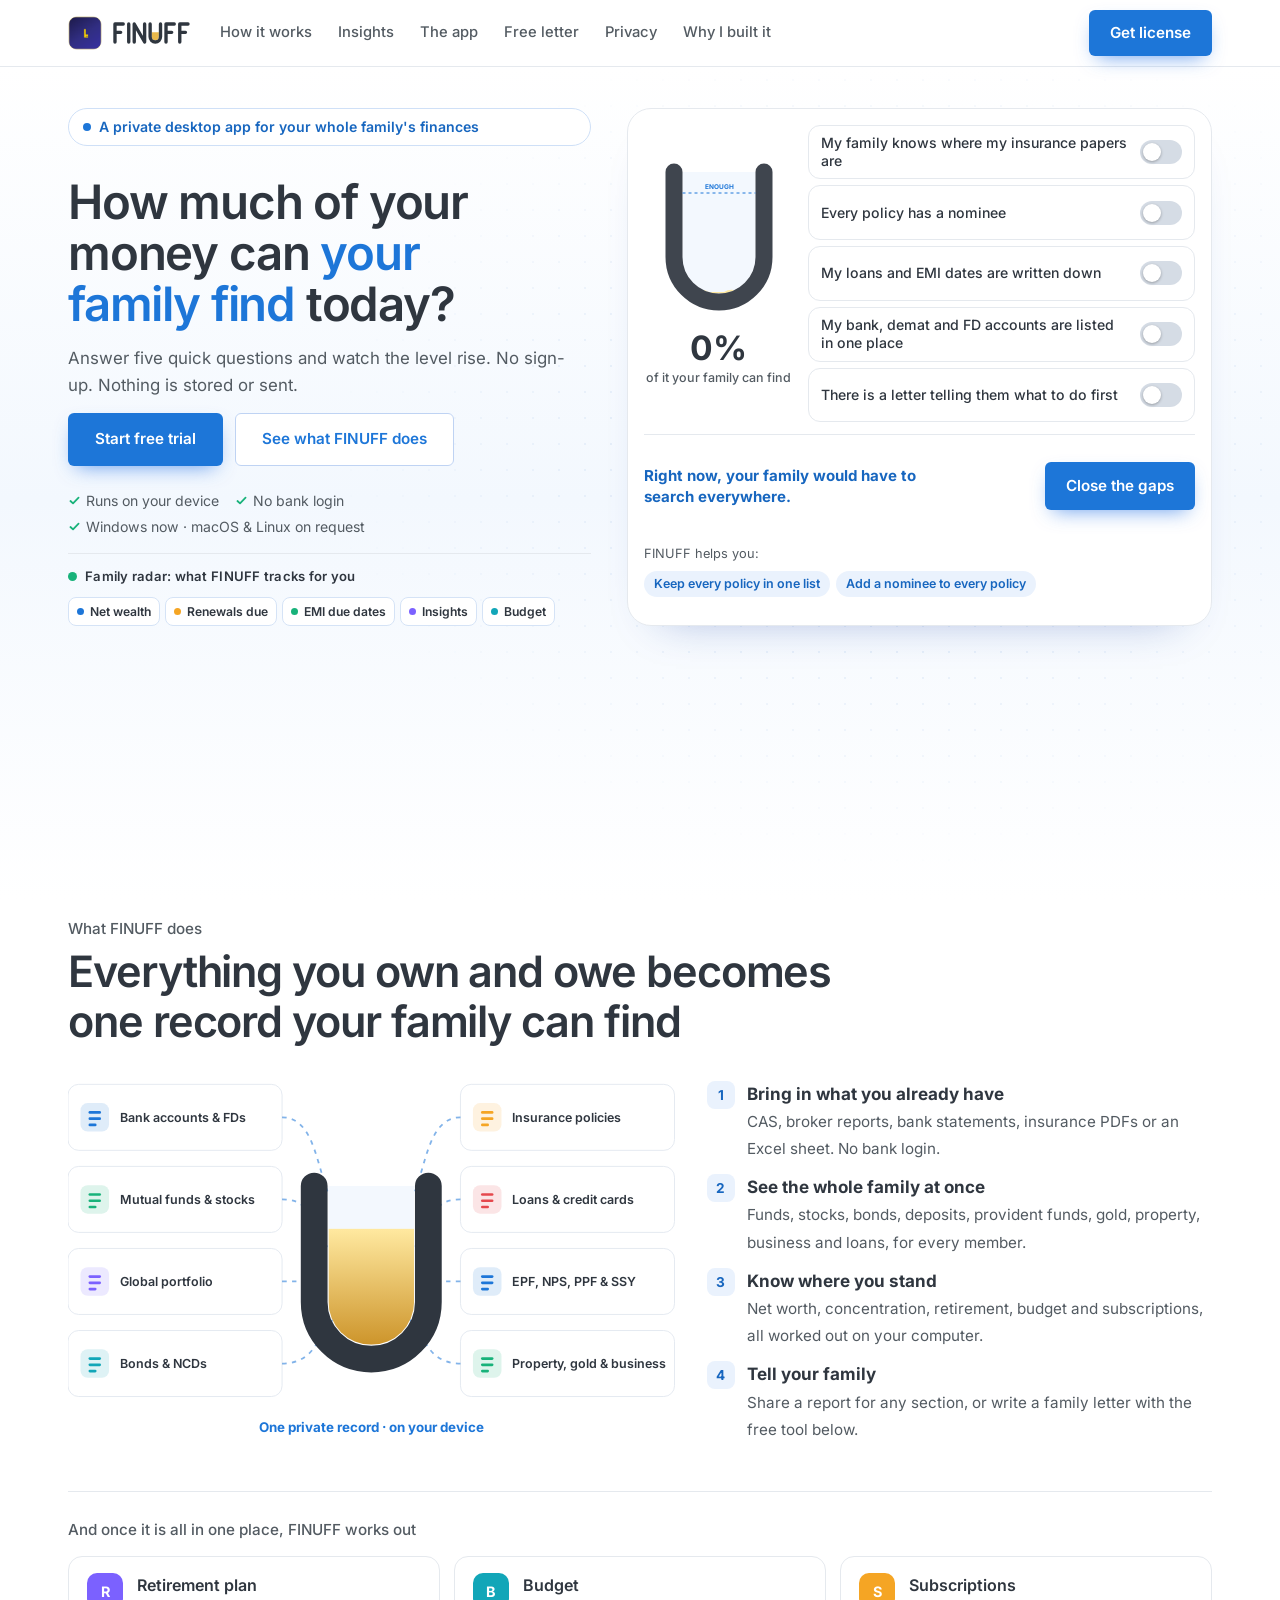
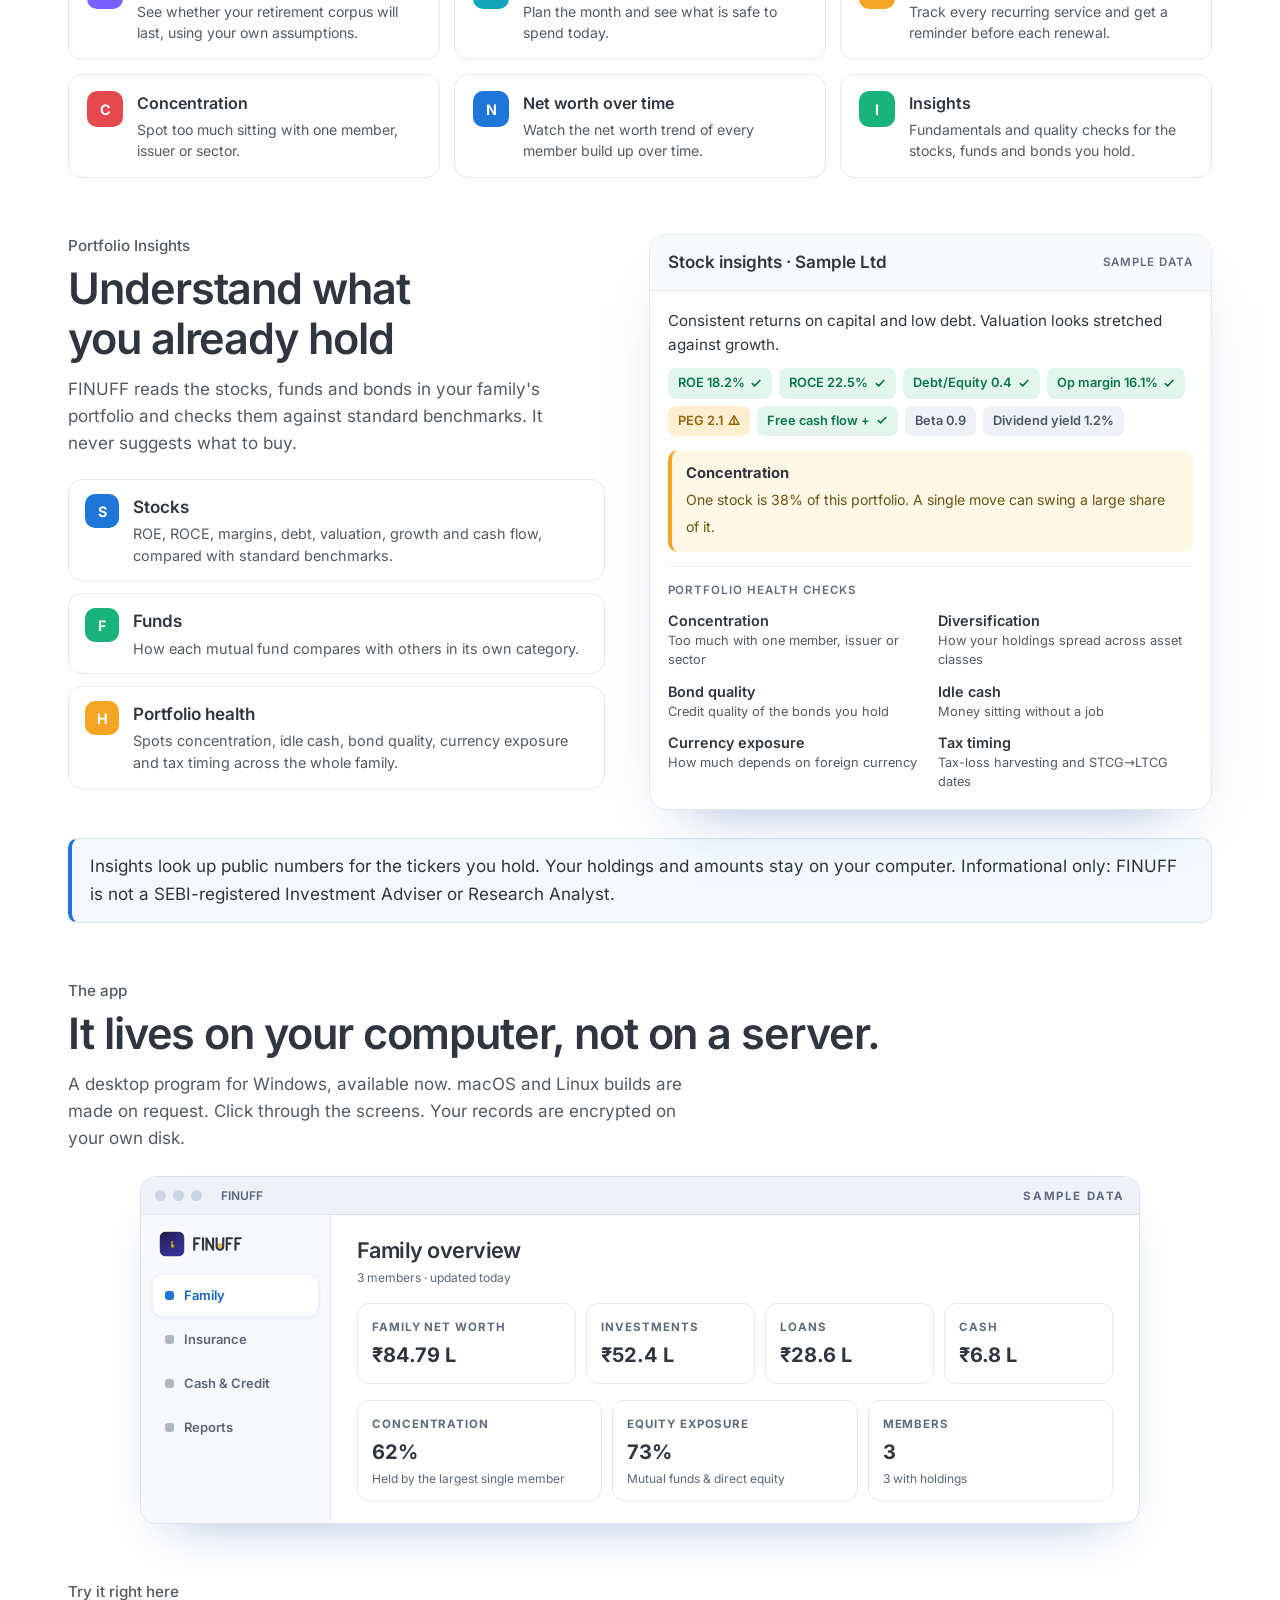
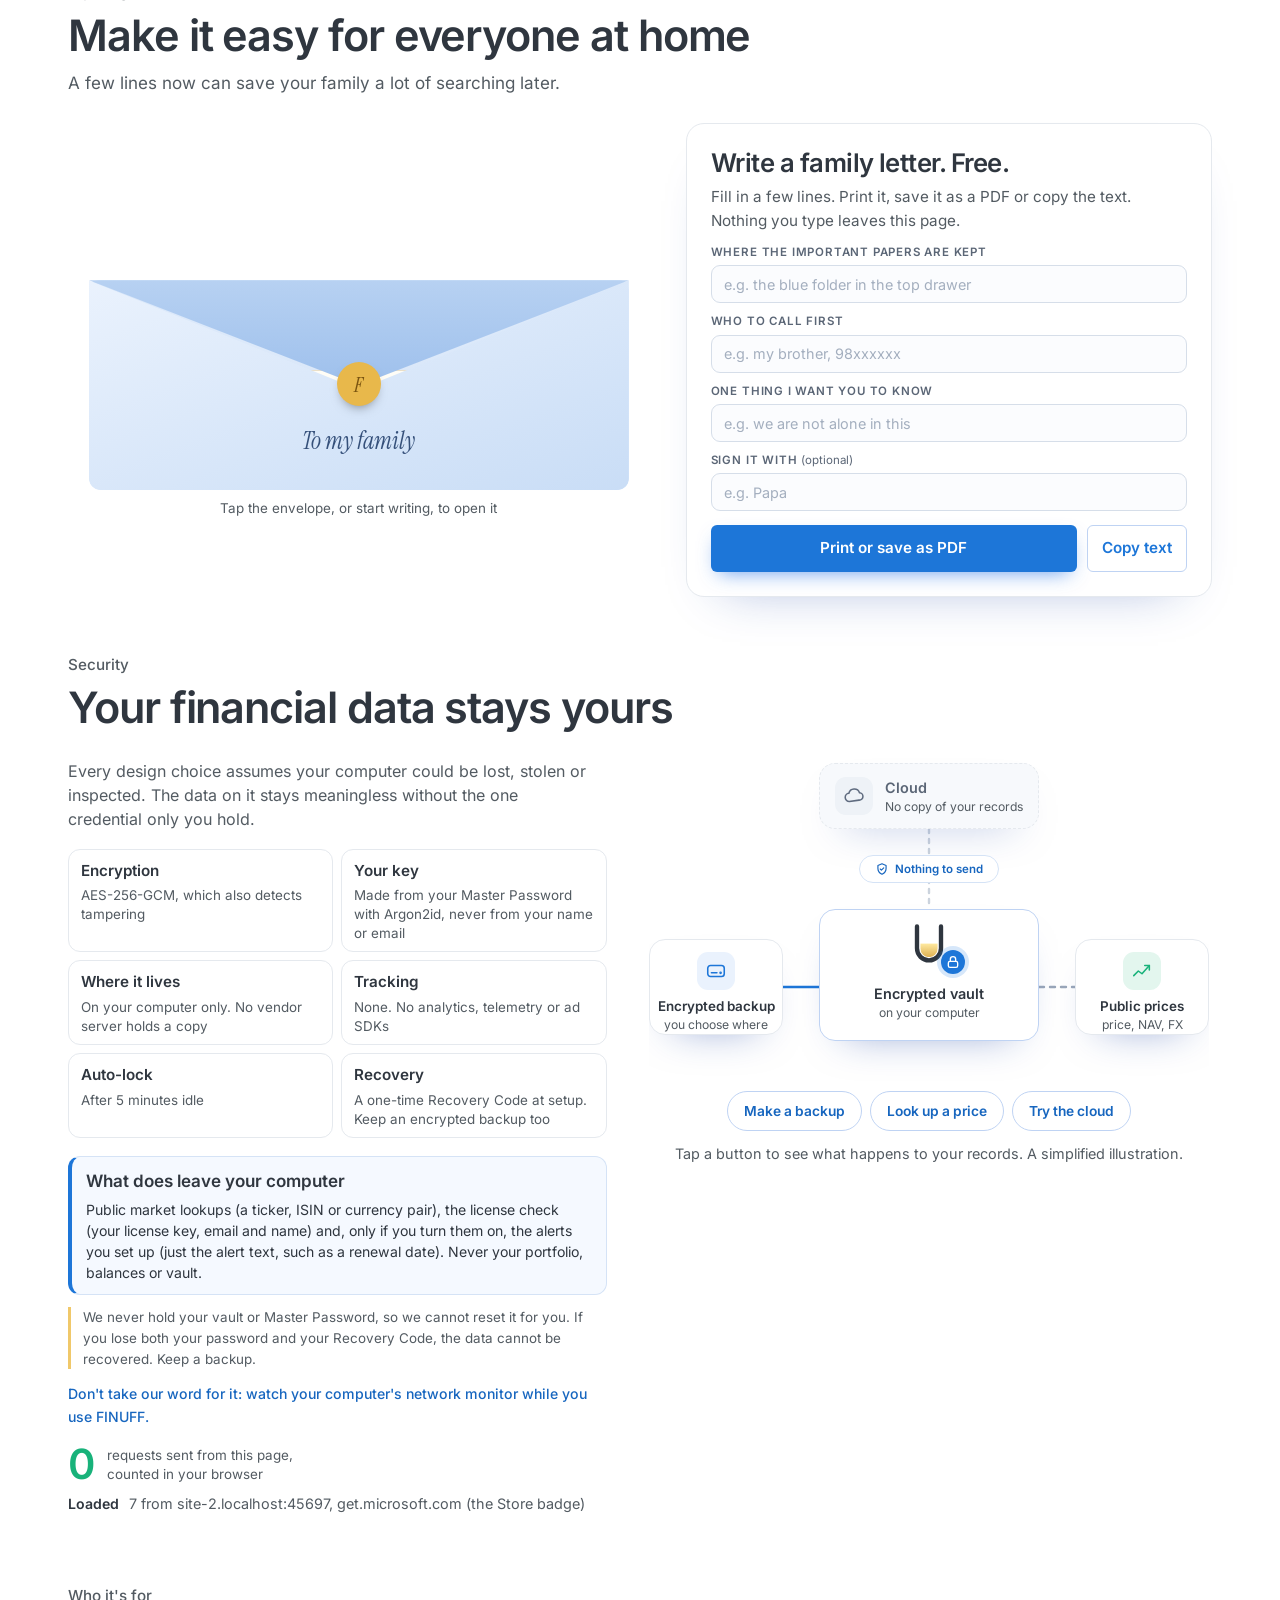
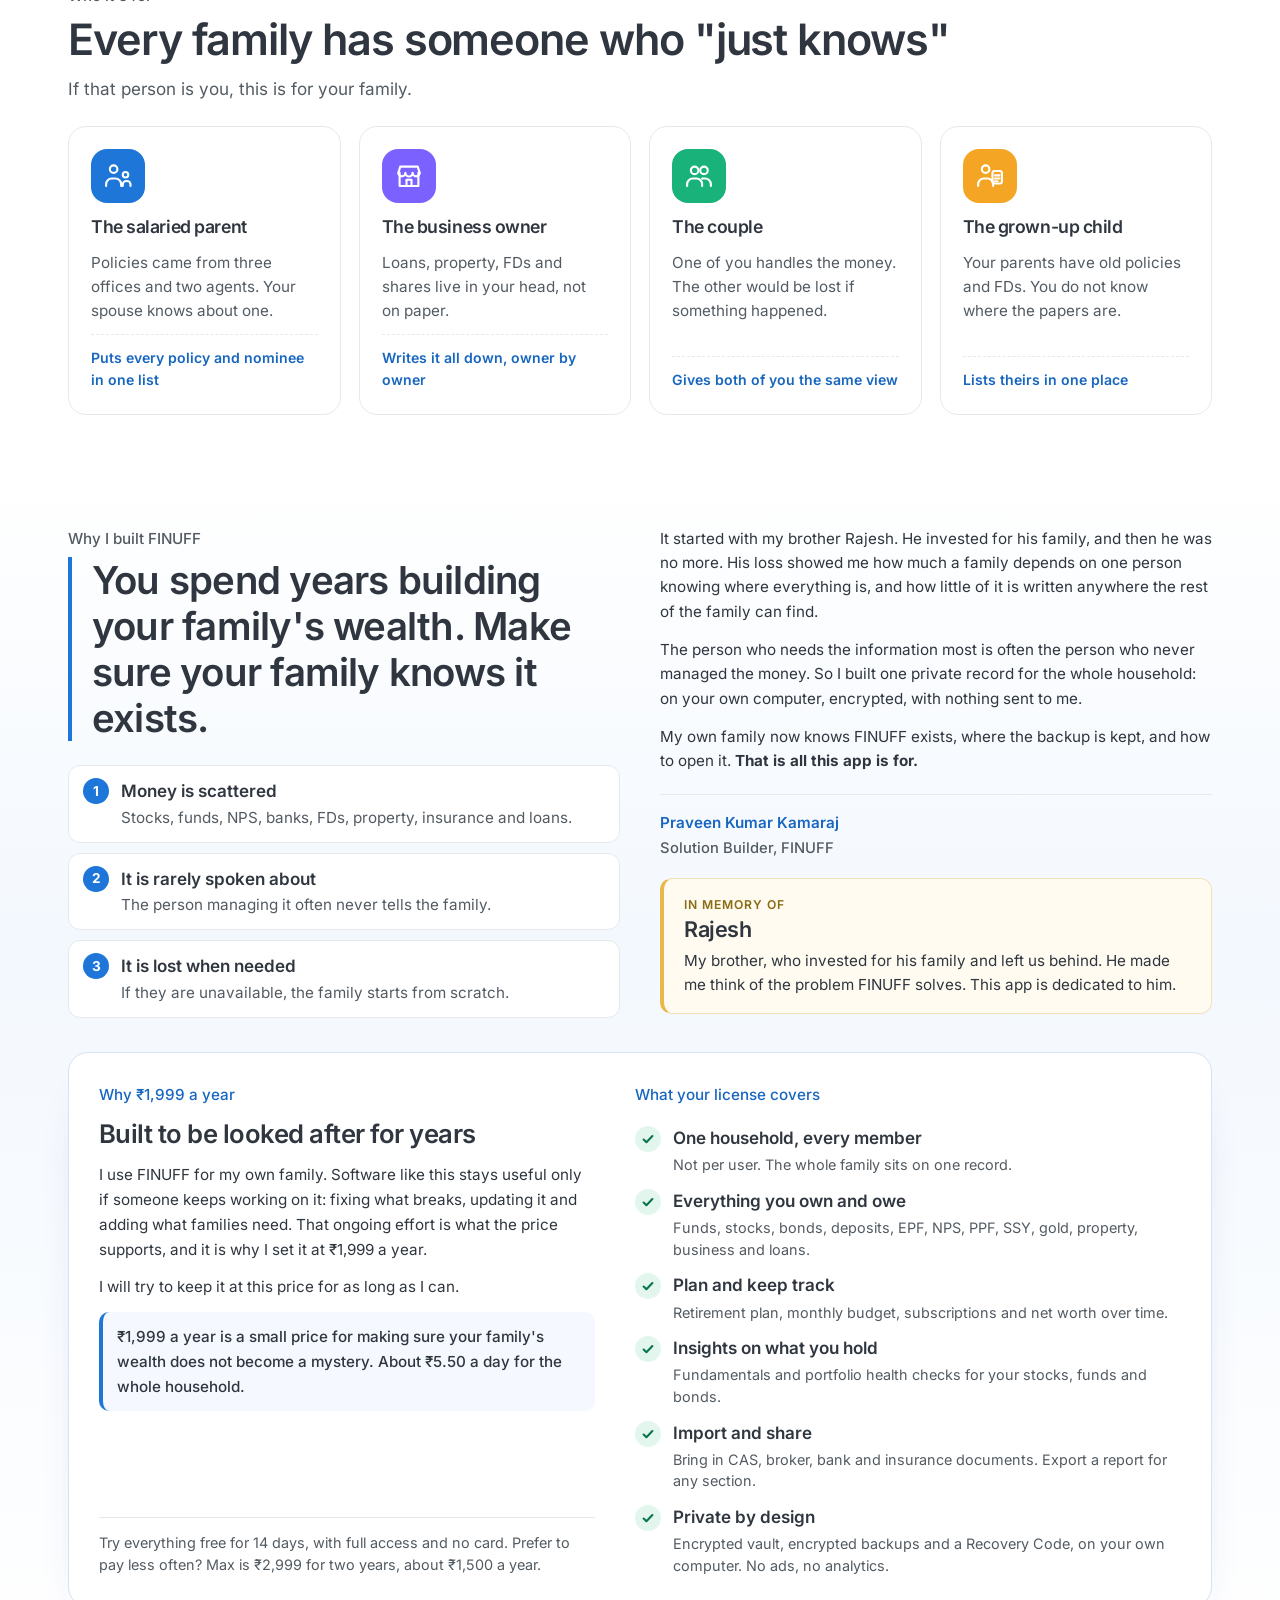
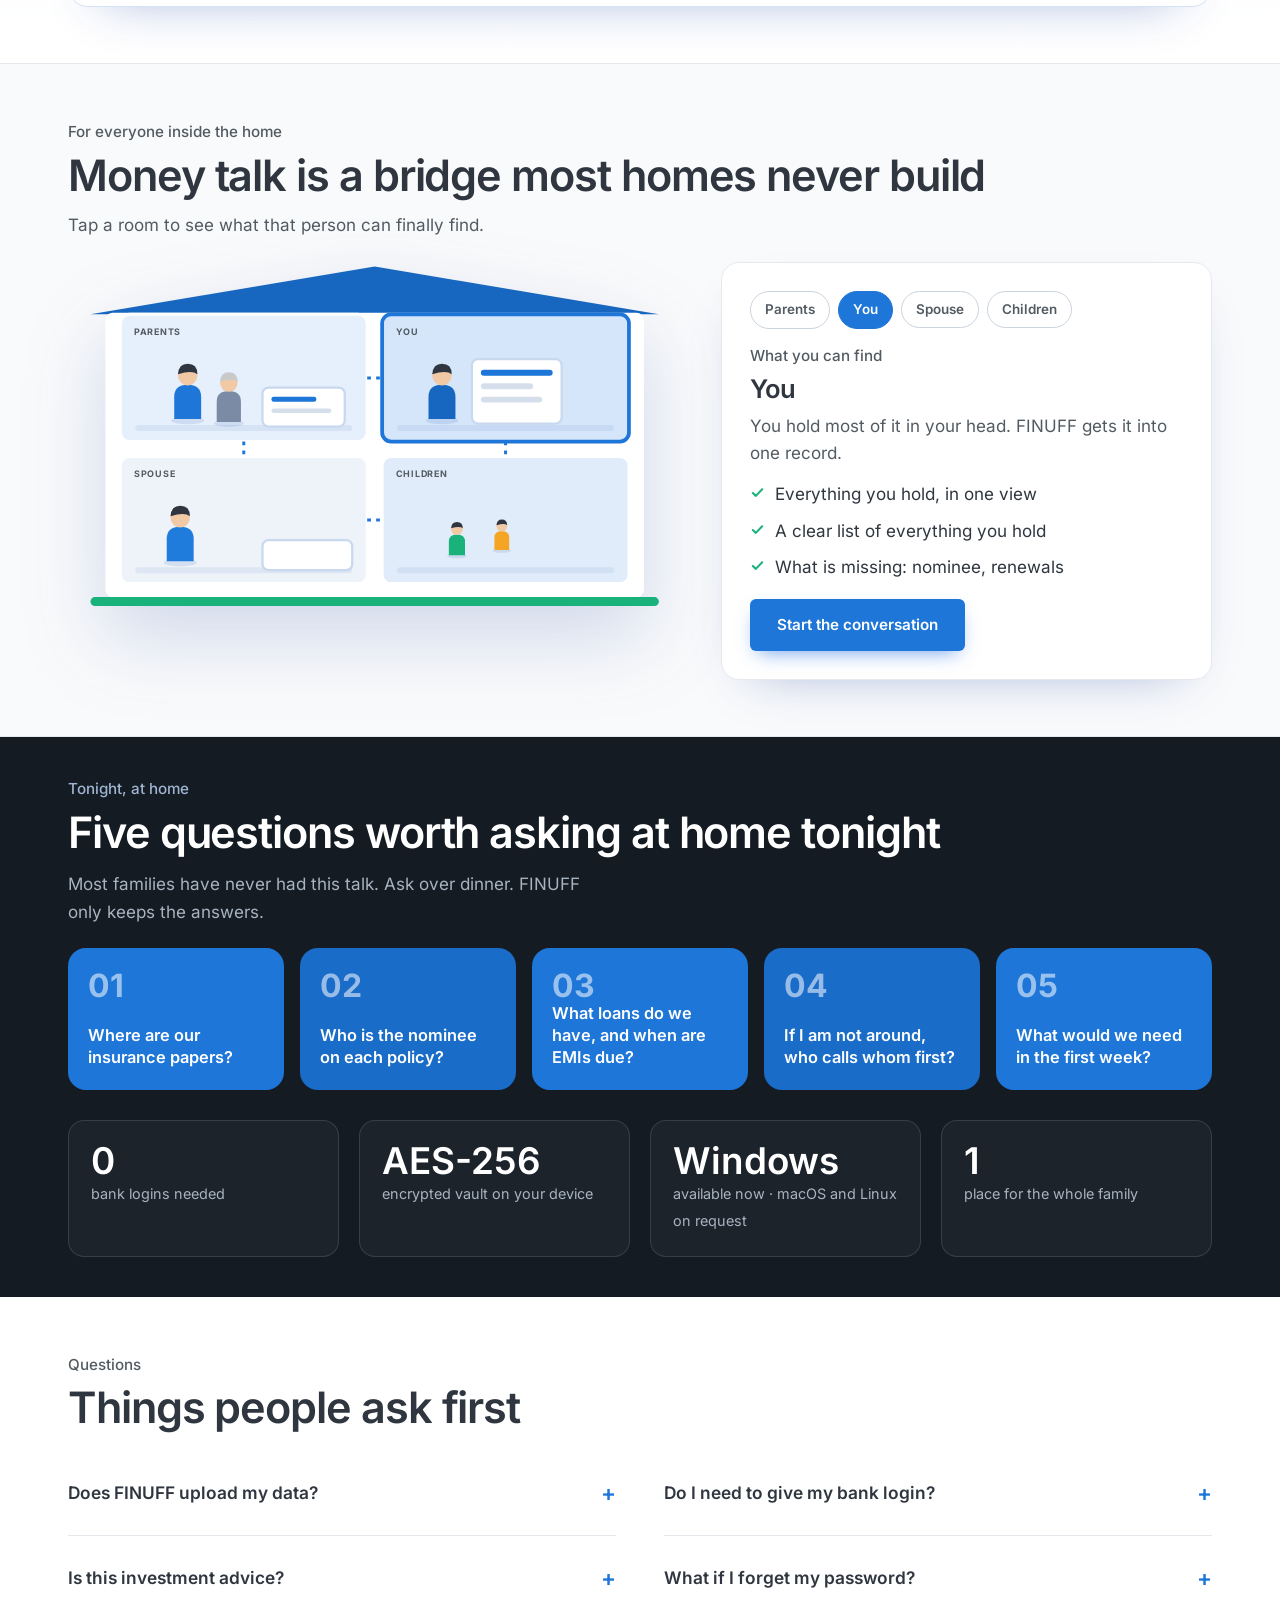
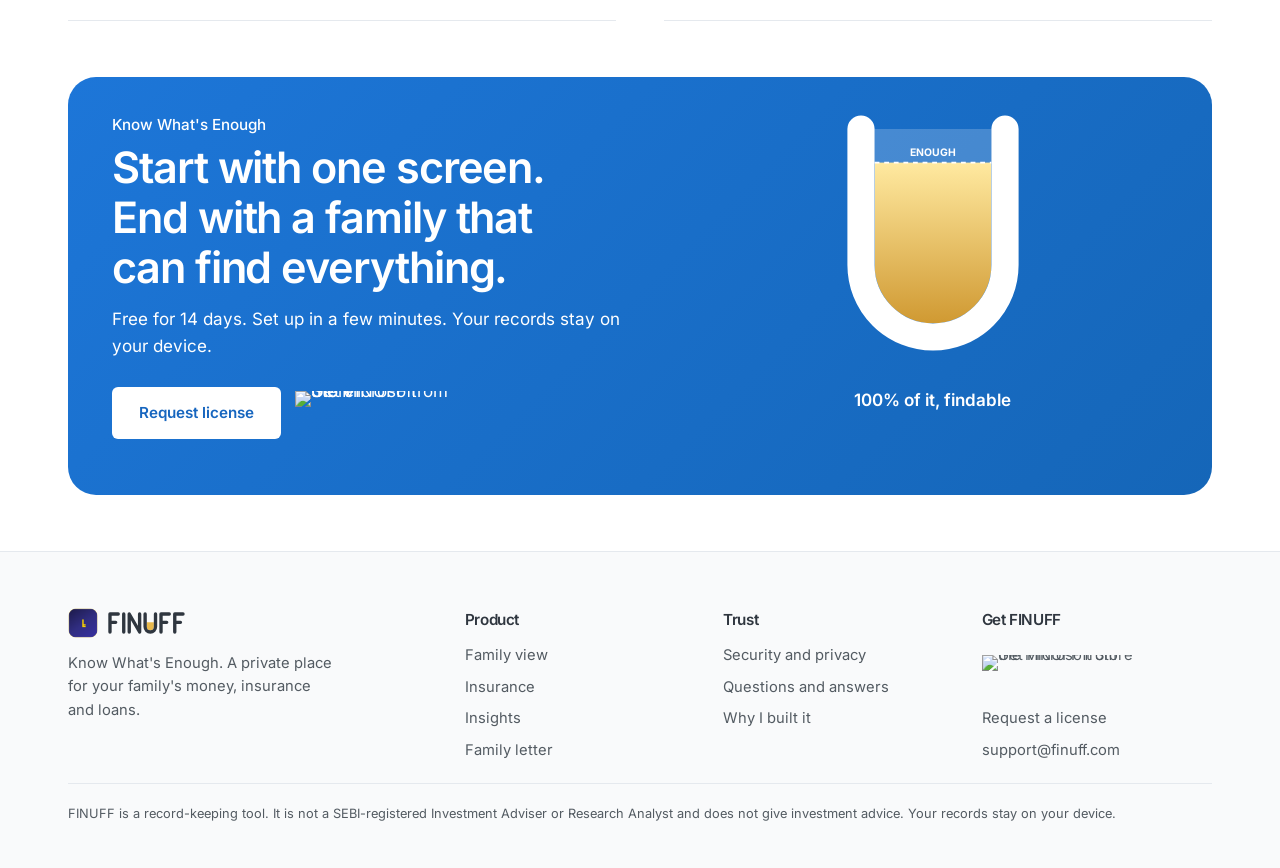
==== commit 47e57cfa: "site: remove the 'runs on a computer, not a phone' banner Co-Authored-By: Claude Sonnet 5.5 <noreply" ====
--- a/index.html
+++ b/index.html
@@ -104,7 +104,7 @@
 .lis li{display:flex;gap:12px;margin:14px 0;color:var(--tx)}.lis{list-style:none;padding:0;margin:20px 0 0}.lis b{display:block}.lis span{color:var(--mut);font-size:.94rem}.lis i{flex:none;width:28px;height:28px;border-radius:8px;background:#EAF2FD;color:var(--blue2);display:grid;place-items:center;font:700 .85rem Inter;font-style:normal}
 @media(max-width:1000px){.h2g,.cv{grid-template-columns:1fr}.rc{grid-template-columns:1fr}.vs{max-width:220px;margin:0 auto}}
 .lp{max-width:900px;margin:34px auto 0}.lp .lid{background:linear-gradient(#2a2a2e,#111);border-radius:16px 16px 0 0;padding:12px 12px 0;box-shadow:0 50px 90px -40px rgba(20,60,160,.55)}.lp .lid img{border-radius:6px 6px 0 0;width:100%;display:block}.lp .base{height:16px;margin:0 -4%;background:linear-gradient(#e2e5ea,#a5aab4);border-radius:0 0 20px 20px}
-.dn{display:none;background:#EAF2FD;border-bottom:1px solid #CFE0F7;padding:12px 0;font-size:.9rem}.dn .wrap{display:flex;gap:12px;align-items:center;justify-content:space-between;flex-wrap:wrap}.dn button{border:0;background:var(--blue);color:#fff;border-radius:6px;padding:9px 16px;font-weight:600}@media(max-width:1000px){.dn{display:block}}
+
 
 .aw{max-width:1000px;margin:38px auto 0;border-radius:16px;background:#fff;border:1px solid #D9E2EE;box-shadow:0 60px 100px -50px rgba(20,60,160,.5);overflow:hidden;font-size:13px}
 .aw .bar{height:38px;background:#EEF2F8;border-bottom:1px solid #DCE4EF;display:flex;align-items:center;gap:7px;padding:0 14px}.aw .bar i{width:11px;height:11px;border-radius:50%;background:#CBD5E3}.aw .bar span{margin-left:12px;font-size:12px;color:#5B677A;font-weight:600}.aw .bar em{margin-left:auto;font:700 10px Inter;letter-spacing:.14em;text-transform:uppercase;color:#5F6B7F}
@@ -372,7 +372,7 @@
 @media(max-height:700px){.paper{font-size:1.05rem!important;padding:14px 22px 10px!important}.lcap{display:none!important}.lform .inp{height:34px!important}.lform .fl{margin:7px 0 3px!important}.lbtn .btn{padding:8px 12px!important}.lprev{padding:14px 22px!important}.lform{padding:16px 22px!important}.lform p{margin:4px 0 6px!important}}
 @media(min-width:1001px){footer .cols{grid-template-columns:1.6fr repeat(3,1fr)!important}}@media(max-width:1000px){footer .cols{grid-template-columns:1fr 1fr!important}}@media(max-width:560px){footer .cols{grid-template-columns:1fr!important}}
 .msb{display:inline-block;line-height:0}.msb img{height:44px;width:auto;display:block}.msli{margin-top:12px!important}.ctab{display:flex;gap:14px;align-items:center;flex-wrap:wrap}
-.dnote{margin:26px 0 0;padding:16px 18px;border:1px solid var(--line);border-left:4px solid #1D76D8;border-radius:12px;background:#fff}.dnote .dk{display:block;font-size:.76rem;font-weight:600;letter-spacing:.08em;text-transform:uppercase;color:var(--blue2);margin-bottom:6px}.dnote p{margin:0;font-size:.95rem;line-height:1.65;color:var(--tx)}footer li a{color:inherit;text-decoration:none}footer li a:hover{color:var(--blue);text-decoration:underline}
+footer li a{color:inherit;text-decoration:none}footer li a:hover{color:var(--blue);text-decoration:underline}
 .disc{max-width:none!important}@media(min-width:1200px){.disc{white-space:nowrap;font-size:.8rem!important}}
 .paper{transform-origin:top center}.lprev.in .paper{animation:settle .7s cubic-bezier(.16,1,.3,1) both .25s}
 @keyframes settle{from{opacity:.4;transform:translateY(14px) rotate(-.7deg)}to{opacity:1;transform:none}}
@@ -503,7 +503,7 @@
 <filter id="hill" x="0" y="0" width="100%" height="100%"><feTurbulence type="fractalNoise" baseFrequency=".035 .12" numOctaves="3" seed="9" result="n"/><feColorMatrix in="n" type="matrix" values="0 0 0 0 0  0 0 0 0 .15  0 0 0 0 0  0 0 0 .5 0" result="m"/><feComposite in="m" in2="SourceGraphic" operator="in"/><feBlend in="SourceGraphic" mode="multiply"/></filter>
 </defs></svg>
 <div id="fw-splash" aria-hidden="true"><div class="m" id="fw-sm"></div><div class="msg" id="fw-cap">Know What's Enough</div></div><a class="skip" href="#how">Skip to content</a><nav><div class="wrap"><a class="brand" href="#"><img src="assets/logo-96.png" alt=""><svg class="fw" viewBox="-10 -10 2520 720" role="img" aria-label="FINUFF" shape-rendering="geometricPrecision"><g fill="none" stroke-width="110" stroke-linecap="round" stroke-linejoin="round"><g transform="translate(0)"><path d="M55 645V55M55 55H325M55 329H241.40000000000003" stroke="var(--tx)"/></g><g transform="translate(450)"><path d="M55 55V645" stroke="var(--tx)"/></g><g transform="translate(630)"><path d="M55 645V55L395 645V55" stroke="var(--tx)"/></g><g transform="translate(1150)"><path d="M110 329V475A115 115 0 0 0 340 475V329Z" fill="var(--ind)"/><path d="M55 55V475A170 170 0 0 0 395 475V55" stroke="var(--tx)"/></g><g transform="translate(1670)"><path d="M55 645V55M55 55H325M55 329H241.40000000000003" stroke="var(--tx)"/></g><g transform="translate(2120)"><path d="M55 645V55M55 55H325M55 329H241.40000000000003" stroke="var(--tx)"/></g></g></svg></a><div class="nl"><a href="#how" data-n="how">How it works</a><a href="#insights" data-n="insights">Insights</a><a href="#app" data-n="app">The app</a><a href="#letterwrap" data-n="letterwrap">Free letter</a><a href="#priv" data-n="priv">Privacy</a><a href="#why" data-n="why">Why I built it</a></div><div class="nr"><a class="btn b" href="#" style="padding:10px 20px" data-lic>Get license</a></div></div></nav>
-<div class="dn"><div class="wrap"><span>FINUFF runs on a computer, not a phone. Send this page to yours.</span><button id="cp">Copy link</button></div></div><header class="hero2"><div class="wrap h2g"><div><div class="what"><i></i>A private desktop app for your whole family's finances</div>
+<header class="hero2"><div class="wrap h2g"><div><div class="what"><i></i>A private desktop app for your whole family's finances</div>
 <h1>How much of your money can <span>your family find</span> today?</h1><p class="sub">Answer five quick questions and watch the level rise. No sign-up. Nothing is stored or sent.</p>
 <div style="display:flex;gap:12px;flex-wrap:wrap"><a class="btn b" href="#check" data-lic>Start free trial</a><a class="btn o" href="#how">See what FINUFF does</a></div>
 <div class="trust"><span>Runs on your device</span><span>No bank login</span><span>Windows now · macOS &amp; Linux on request</span></div><div class="rd rad"><span class="rl"><b class="ping"></b>Family radar: what FINUFF tracks for you</span><div class="tags2"><span style="--c:#1D76D8;animation-delay:0s"><i></i>Net wealth</span><span style="--c:#F5A524;animation-delay:1.1s"><i></i>Renewals due</span><span style="--c:#18B27A;animation-delay:2.2s"><i></i>EMI due dates</span><span style="--c:#7B61FF;animation-delay:3.3000000000000003s"><i></i>Insights</span><span style="--c:#12A6B8;animation-delay:4.4s"><i></i>Budget</span></div></div></div>
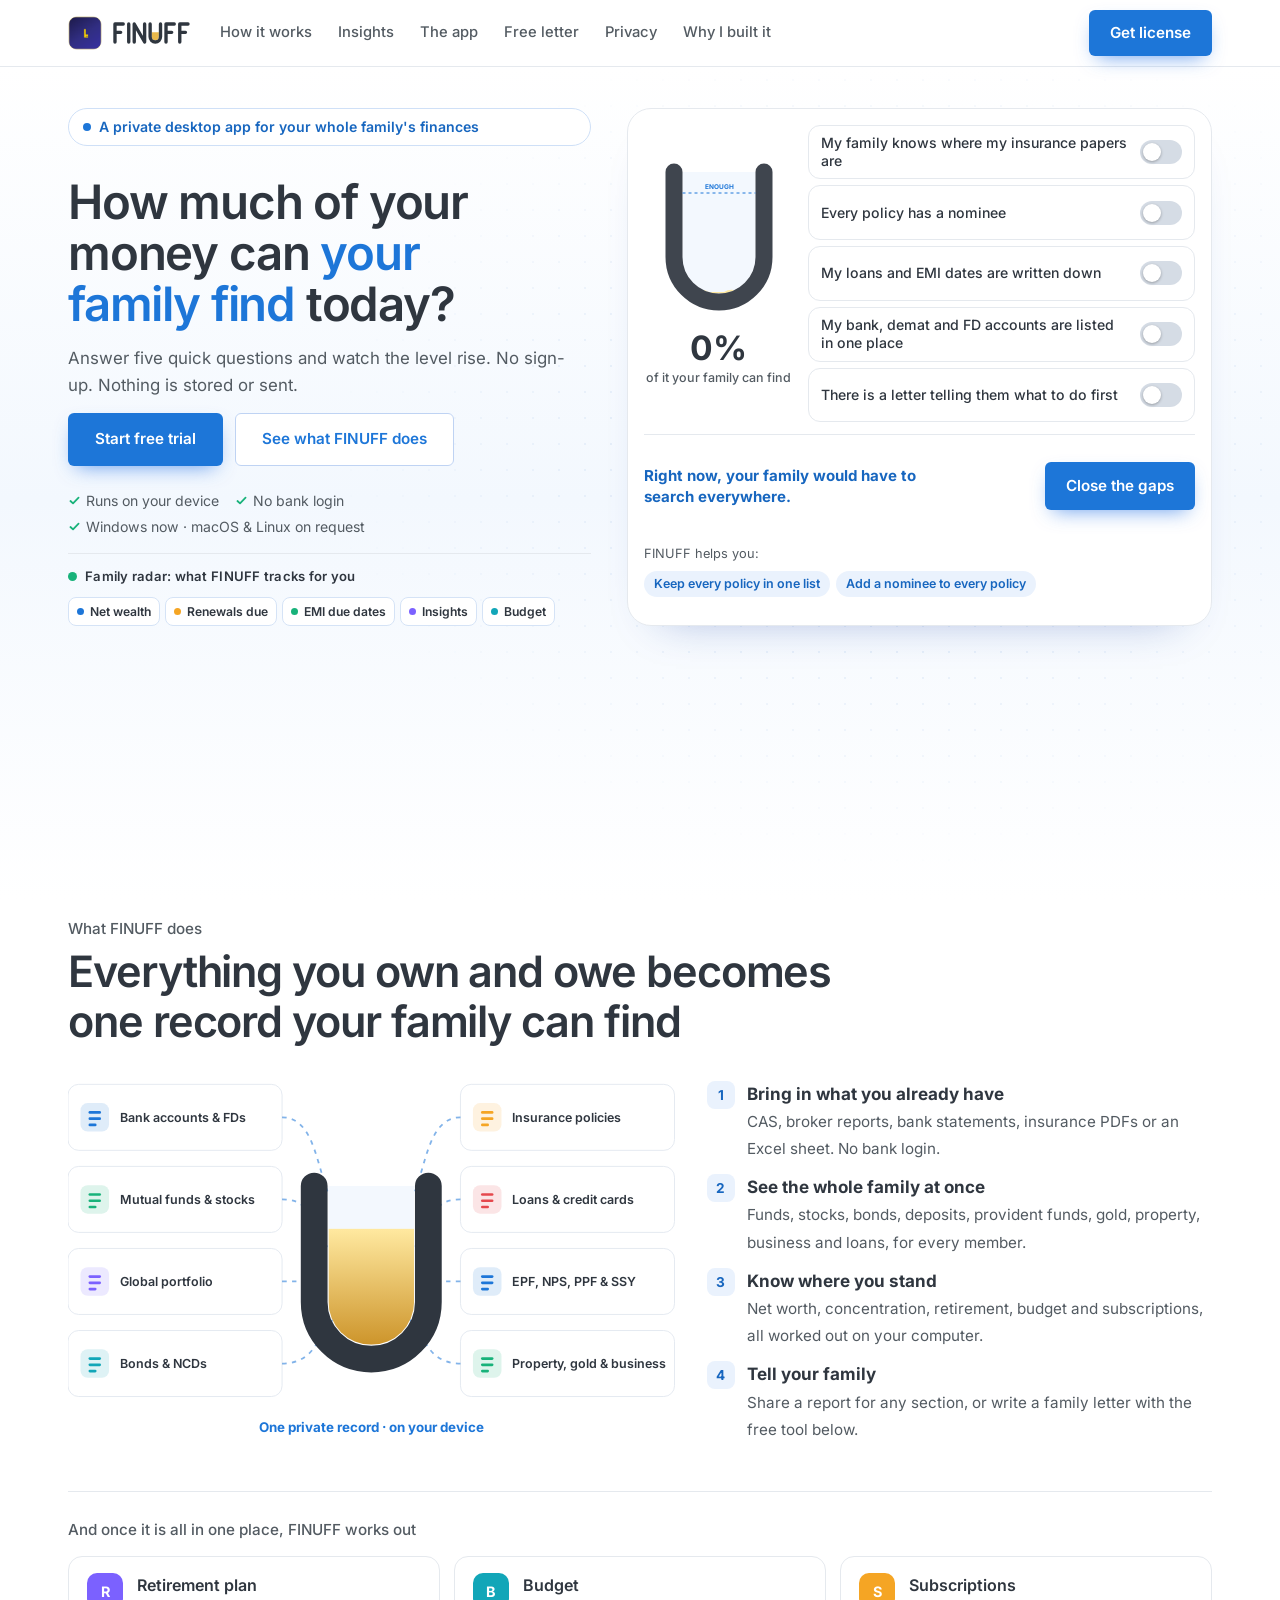
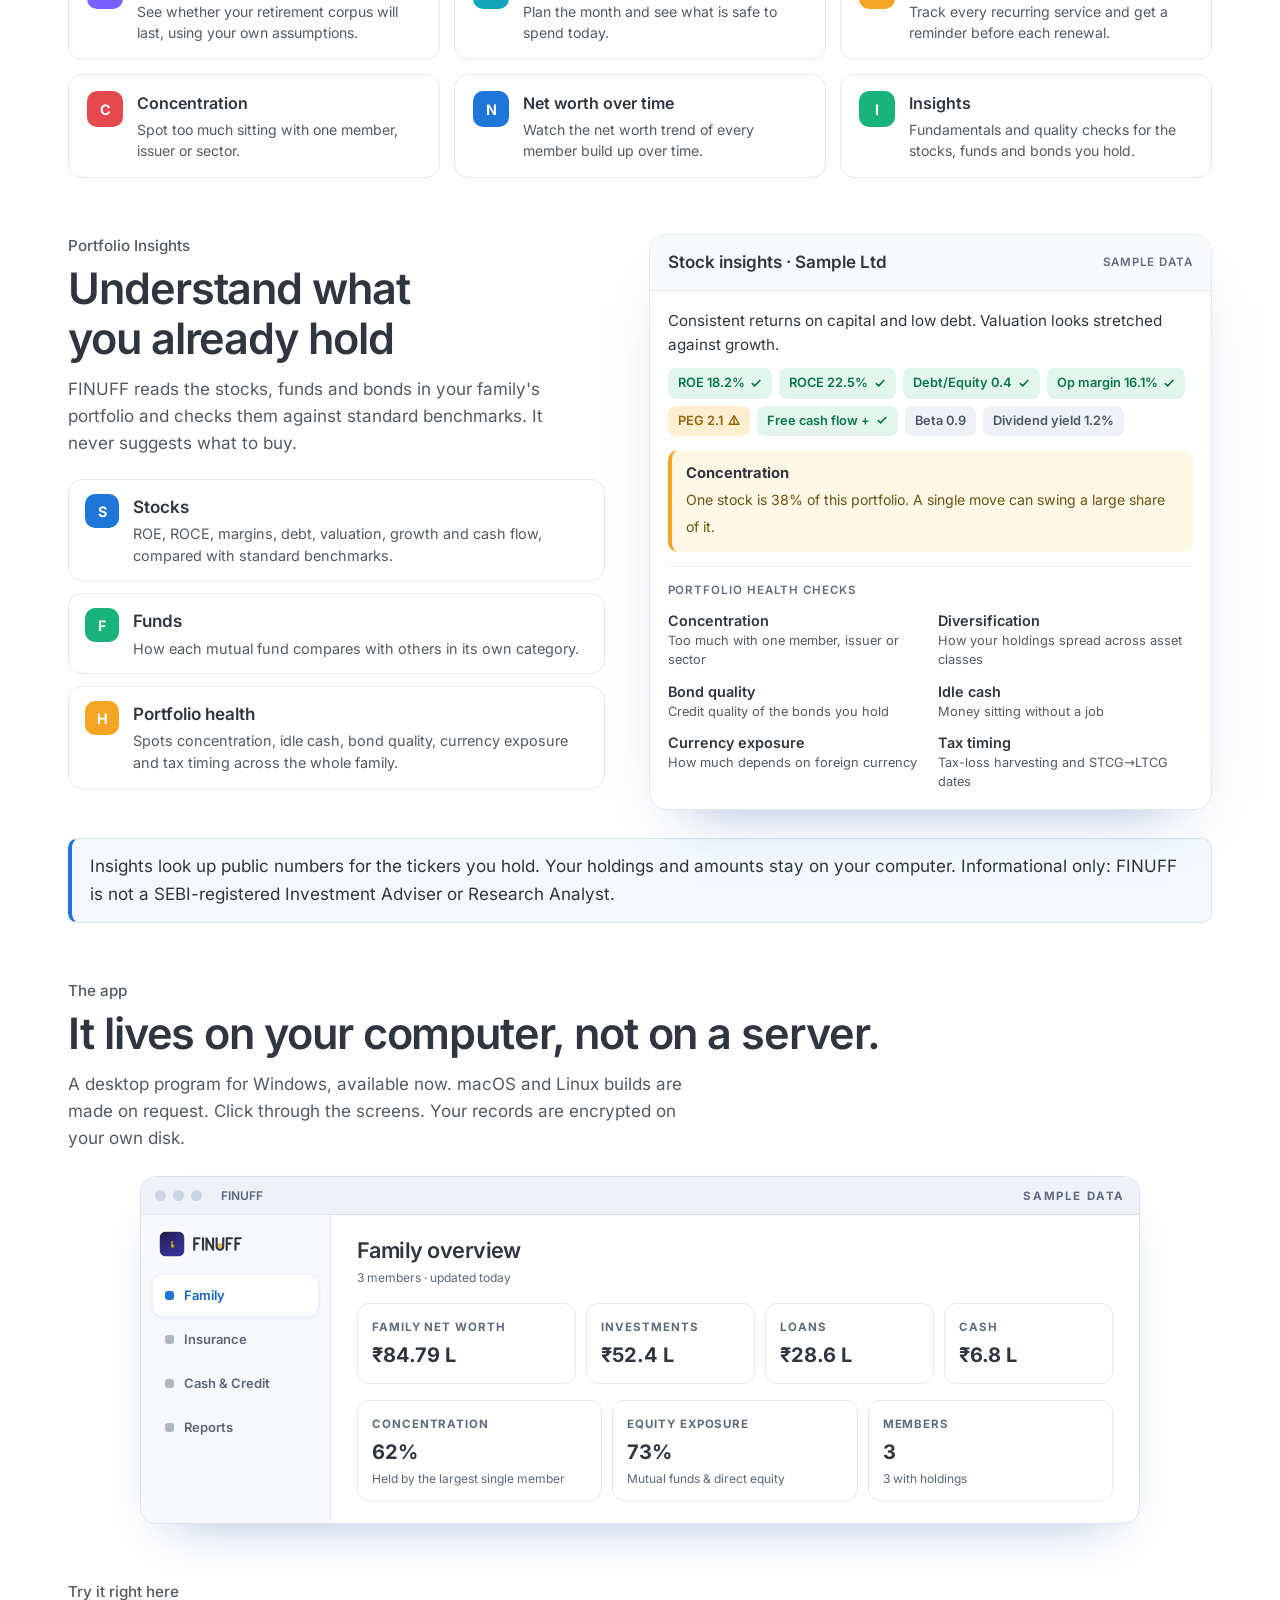
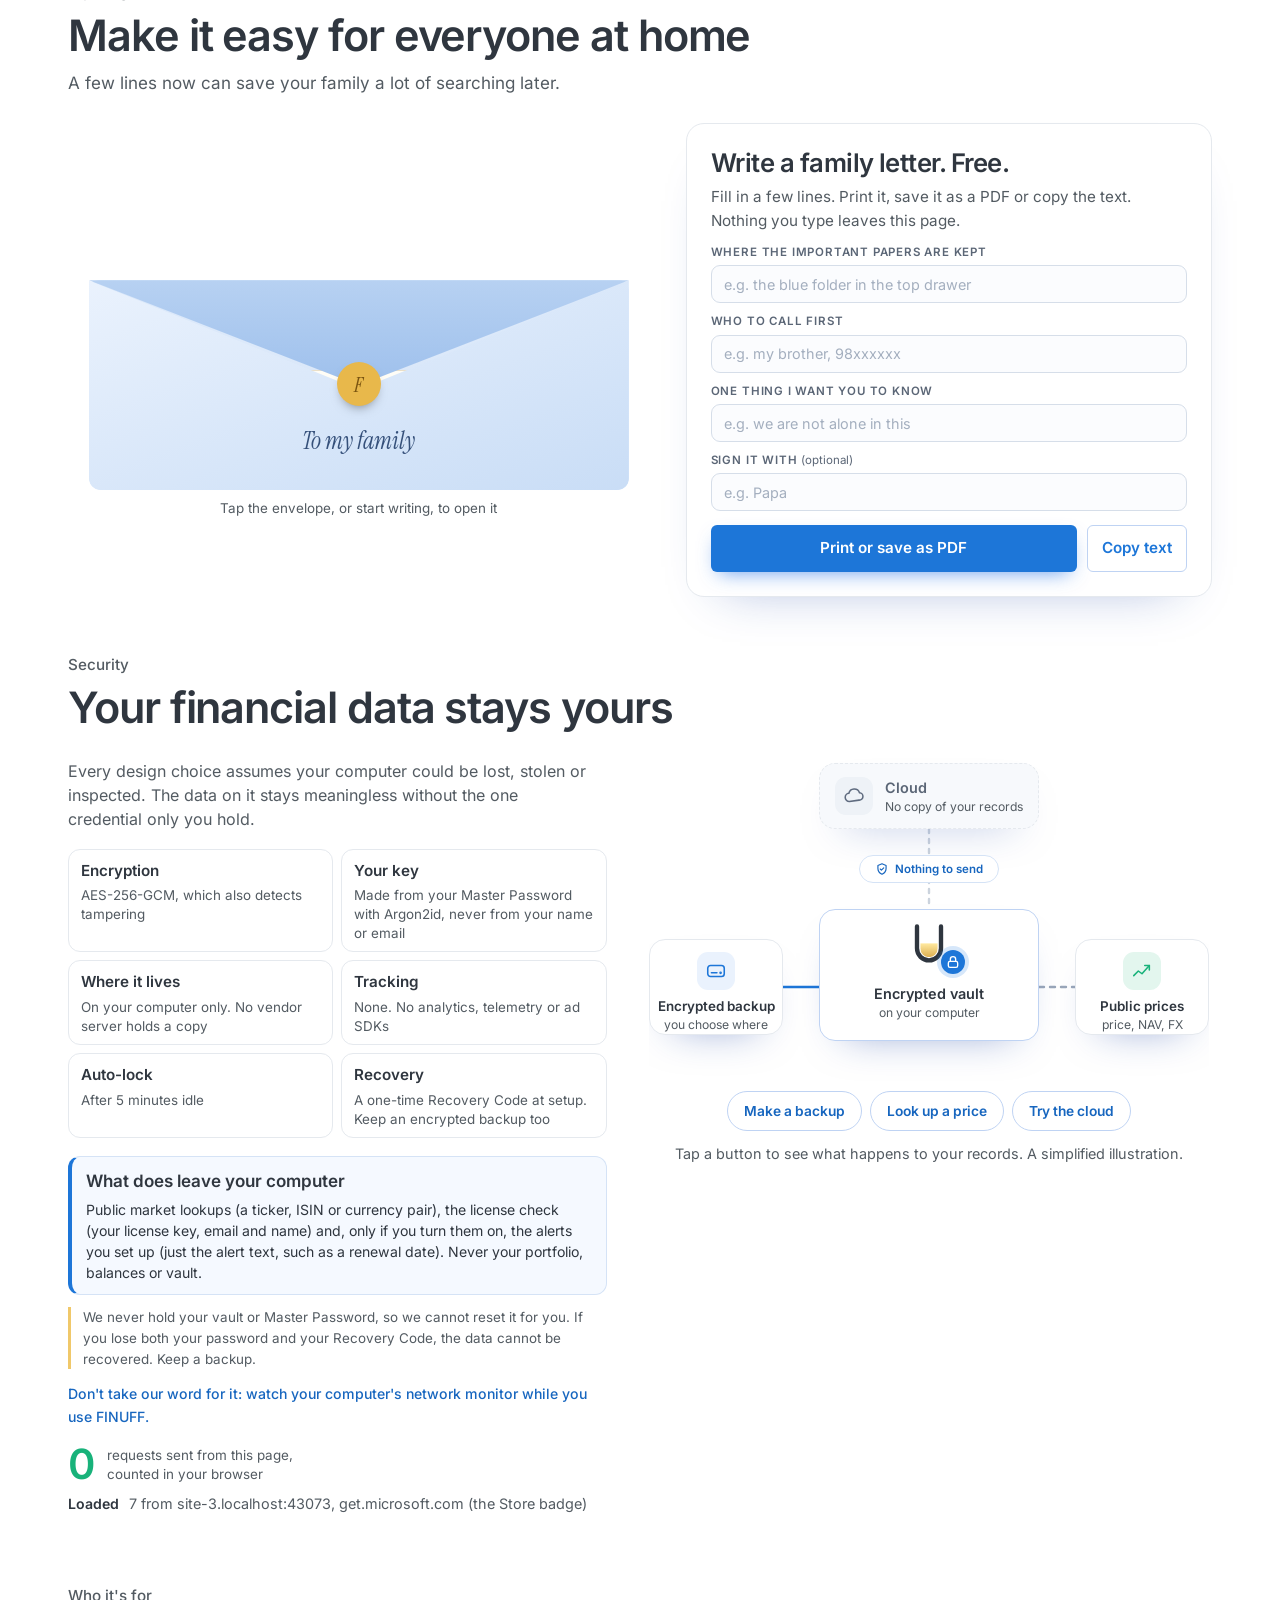
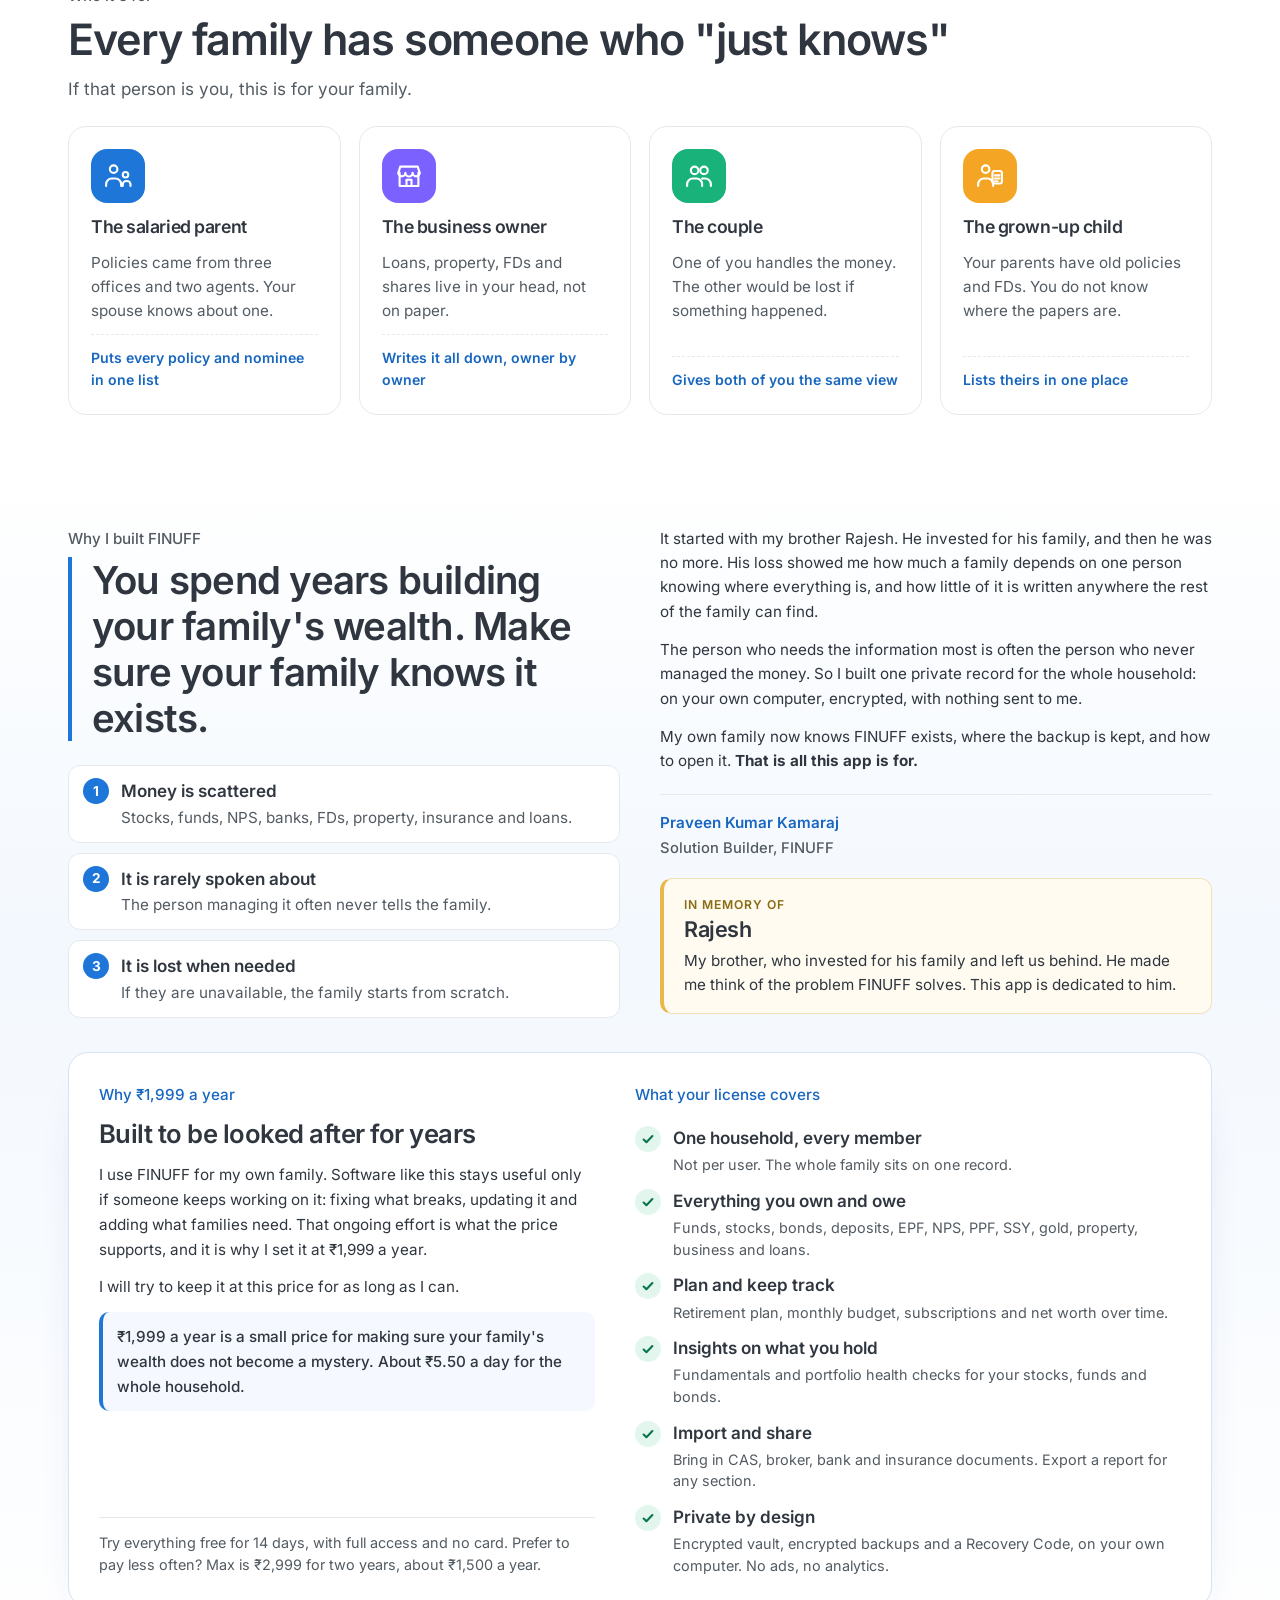
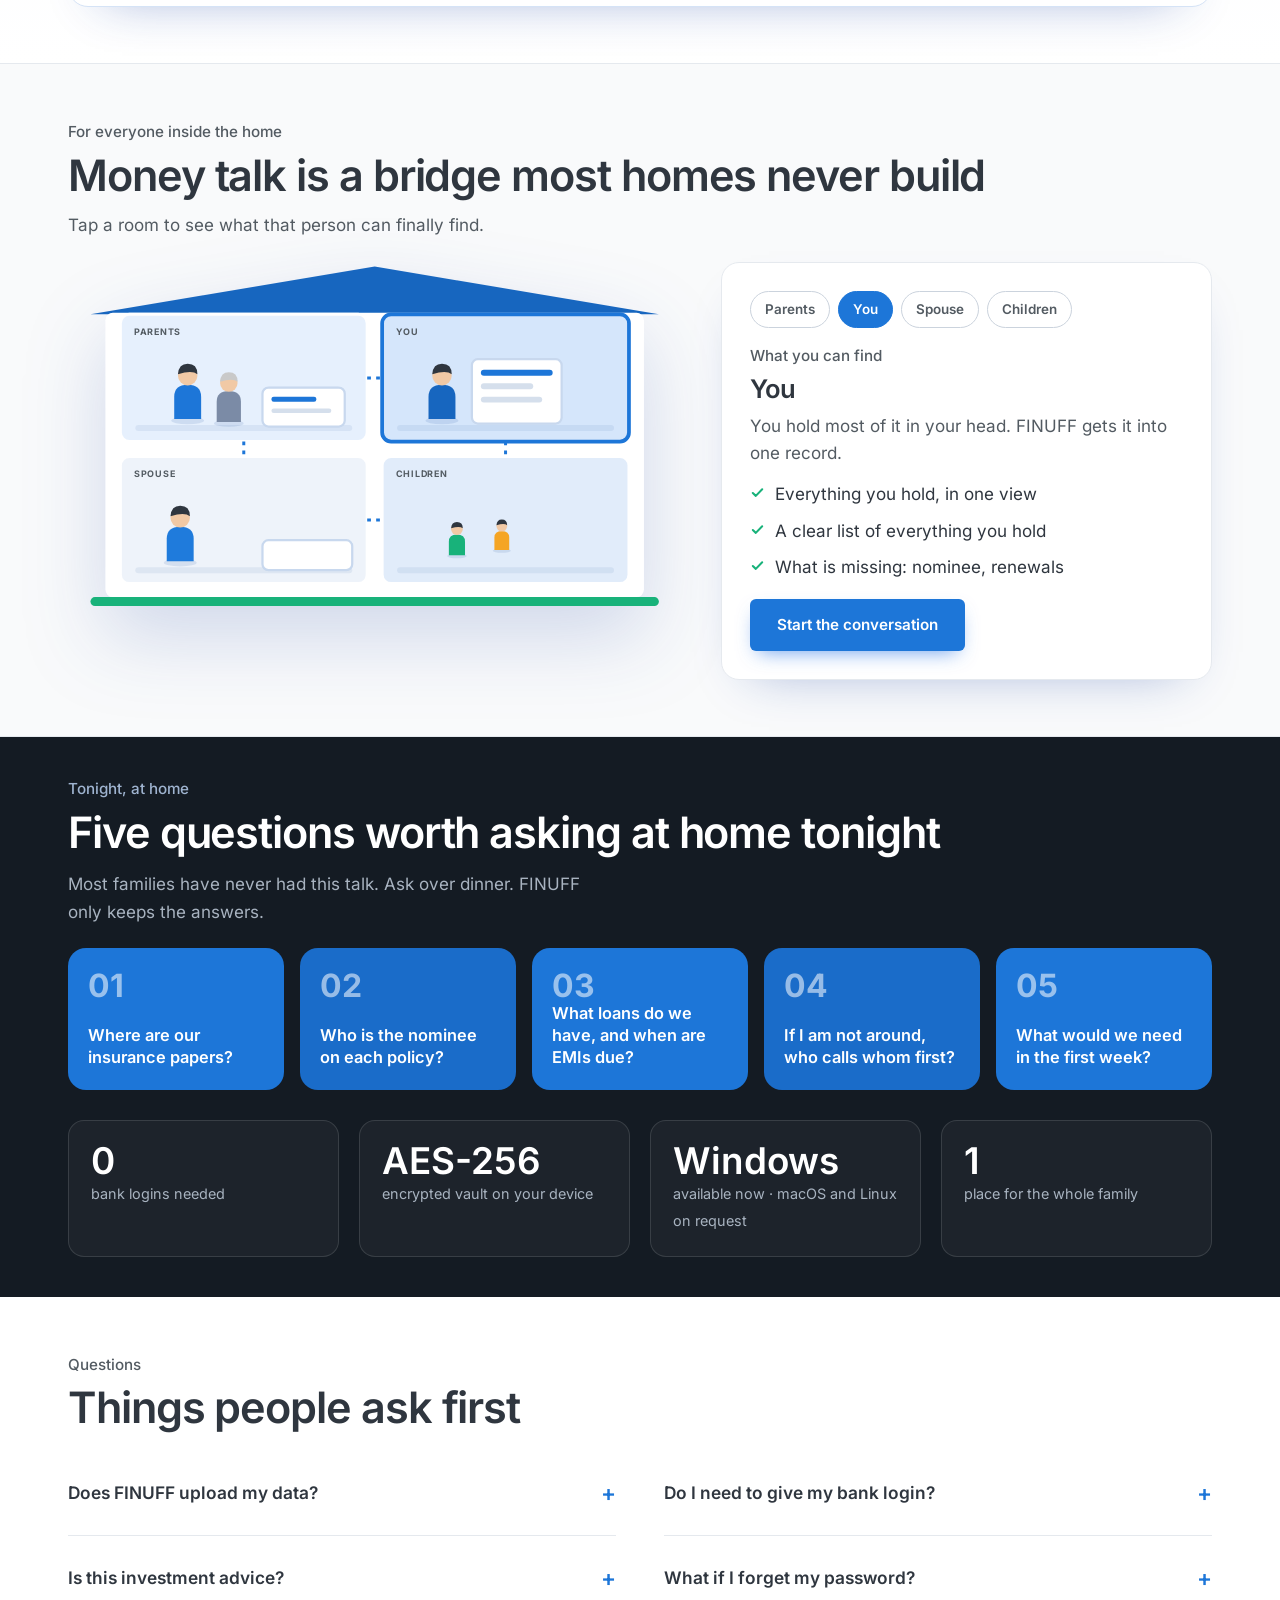
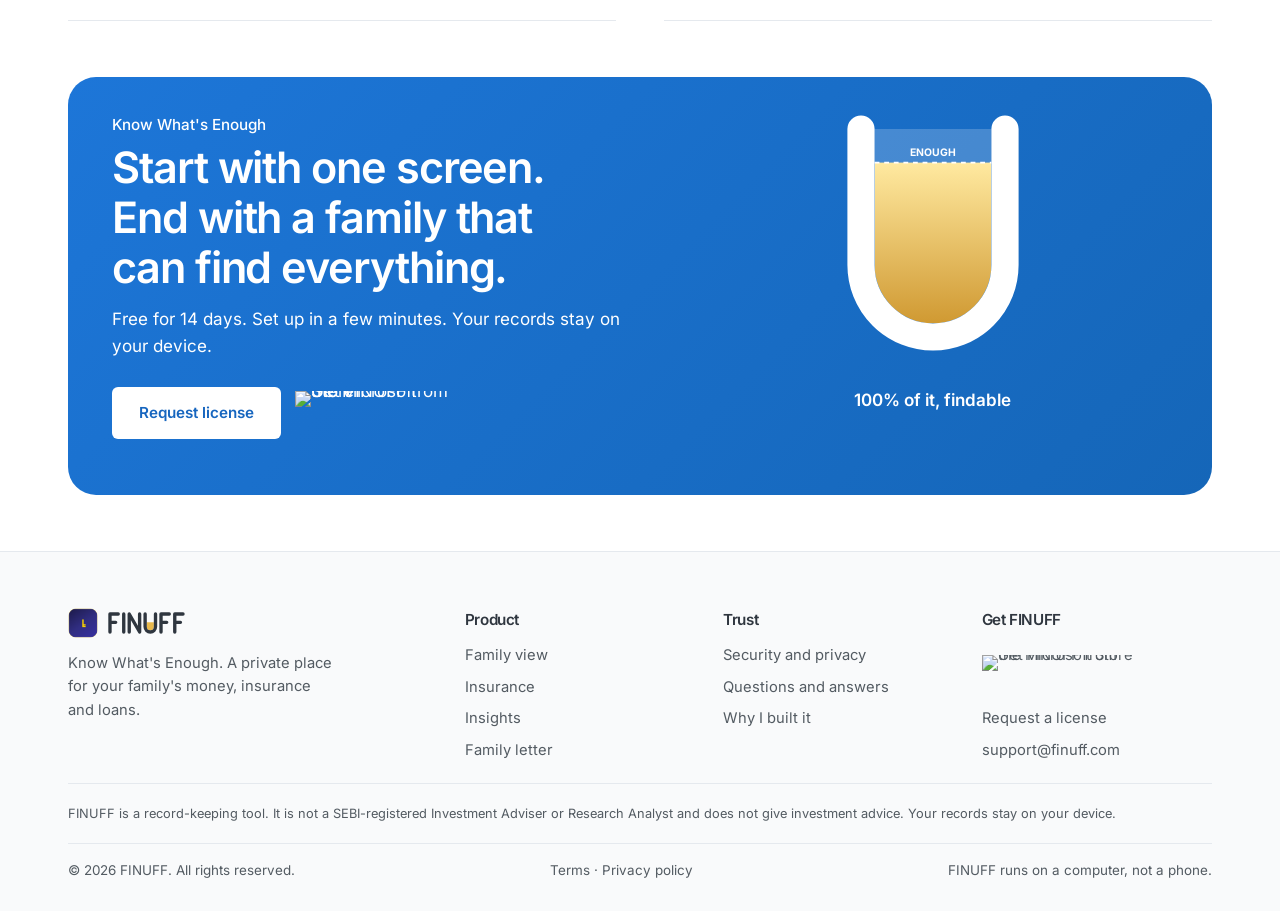
==== commit 016ab4c4: "site: footer copyright and device note, Terms and Privacy policy pages Co-Authored-By: Claude Sonnet" ====
--- a/index.html
+++ b/index.html
@@ -486,6 +486,7 @@
 .rv{opacity:0;transform:translateY(26px);transition:opacity .8s,transform .8s}.rv.in{opacity:1;transform:none}
 @media(max-width:1000px){.nl{display:none}.cards3,.big2,.cta2{grid-template-columns:1fr}.tiles{grid-template-columns:1fr 1fr}.st{grid-template-columns:1fr 1fr}footer .cols{grid-template-columns:1fr 1fr}.acc{grid-template-columns:1fr 1fr}.badge{display:none}.scene{height:610px}.scene>svg.bg{width:1100px}.cta2{padding:34px 28px 0}}
 @media(prefers-reduced-motion:reduce){*{animation:none!important;transition:none!important}.rv{opacity:1;transform:none}}
+.legal{display:flex;gap:8px 24px;flex-wrap:wrap;justify-content:space-between;margin-top:18px;padding-top:16px;border-top:1px solid var(--line);font-size:.84rem;color:var(--mut)}.legal a{color:var(--mut)}.legal a:hover{color:var(--blue);text-decoration:underline}
 </style></head><body><svg width="0" height="0" style="position:absolute"><defs>
 <linearGradient id="cF" x1="0" y1="0" x2="0" y2="1"><stop offset="0" stop-color="#C9CED6"/><stop offset="1" stop-color="#7E8591"/></linearGradient>
 <linearGradient id="cT" x1="0" y1="0" x2="0" y2="1"><stop offset="0" stop-color="#E8EBF0"/><stop offset="1" stop-color="#B9BFC9"/></linearGradient>
@@ -582,7 +583,7 @@
 <details><summary>Is this investment advice?</summary><p>No. FINUFF is a record-keeping tool. It is not a SEBI-registered Investment Adviser or Research Analyst.</p></details>
 <details><summary>What if I forget my password?</summary><p>Your data is encrypted with your password. At setup, FINUFF also gives you a one-time Recovery Code. Keep both where your family can find them.</p></details></div></div></section>
 <section class="sec" style="padding-top:0"><div class="wrap"><div class="cta2"><div style="padding-bottom:56px"><div class="kick" style="color:#fff">Know What's Enough</div><h2>Start with one screen. End with a family that can find everything.</h2><p style="margin:14px 0 26px">Free for 14 days. Set up in a few minutes. Your records stay on your device.</p><div class="ctab"><a href="#" class="btn w" data-lic>Request license</a><a class="msb" href="https://get.microsoft.com/installer/download/9NGMX7VC3BJR?referrer=appbadge" rel="noopener"><img src="https://get.microsoft.com/images/en-us%20dark.svg" alt="Get FINUFF from the Microsoft Store" width="160" height="44" loading="lazy"></a></div></div><div style="position:relative"><div style="padding-bottom:30px"><svg viewBox="0 0 300 330" style="max-width:240px;display:block;margin:0 auto"><defs><clipPath id="uc"><path d="M77 20 V190 A73 73 0 0 0 223 190 V20Z"/></clipPath><linearGradient id="lcg" x1="0" y1="0" x2="0" y2="1"><stop offset="0" stop-color="#FFE9A0"/><stop offset="1" stop-color="#C98E22"/></linearGradient></defs><path d="M77 20 V190 A73 73 0 0 0 223 190 V20Z" fill="rgba(255,255,255,.2)"/><g clip-path="url(#uc)"><rect x="60" y="62" width="180" height="230" fill="url(#lcg)"/></g><path d="M60 20 V190 A90 90 0 0 0 240 190 V20" fill="none" stroke="#fff" stroke-width="34" stroke-linecap="round"/><line x1="77" x2="223" y1="62" y2="62" stroke="#fff" stroke-width="2" stroke-dasharray="6 6"/><text x="150" y="54" text-anchor="middle" font-family="Inter" font-weight="700" font-size="13" fill="#fff">ENOUGH</text></svg><p style="text-align:center;color:#fff;font-weight:600;margin:10px 0 0">100% of it, findable</p></div></div></div></div></section>
-<footer><div class="wrap"><div class="cols"><div><div style="display:flex;gap:10px;align-items:center"><img src="assets/logo-96.png" width="30" height="30" style="border-radius:8px" alt=""><svg class="fw" viewBox="-10 -10 2520 720" role="img" aria-label="FINUFF" shape-rendering="geometricPrecision"><g fill="none" stroke-width="110" stroke-linecap="round" stroke-linejoin="round"><g transform="translate(0)"><path d="M55 645V55M55 55H325M55 329H241.40000000000003" stroke="#2F363F"/></g><g transform="translate(450)"><path d="M55 55V645" stroke="#2F363F"/></g><g transform="translate(630)"><path d="M55 645V55L395 645V55" stroke="#2F363F"/></g><g transform="translate(1150)"><path d="M110 329V475A115 115 0 0 0 340 475V329Z" fill="var(--ind)"/><path d="M55 55V475A170 170 0 0 0 395 475V55" stroke="#2F363F"/></g><g transform="translate(1670)"><path d="M55 645V55M55 55H325M55 329H241.40000000000003" stroke="#2F363F"/></g><g transform="translate(2120)"><path d="M55 645V55M55 55H325M55 329H241.40000000000003" stroke="#2F363F"/></g></g></svg></div><p style="margin-top:14px;max-width:280px">Know What's Enough. A private place for your family's money, insurance and loans.</p></div><div><h4>Product</h4><ul><li><a href="#app" data-tab="0">Family view</a></li><li><a href="#app" data-tab="1">Insurance</a></li><li><a href="#insights">Insights</a></li><li><a href="#letterwrap">Family letter</a></li></ul></div><div><h4>Trust</h4><ul><li><a href="#priv">Security and privacy</a></li><li><a href="#faq">Questions and answers</a></li><li><a href="#why">Why I built it</a></li></ul></div><div><h4>Get FINUFF</h4><ul><li class="msli"><a class="msb" href="https://get.microsoft.com/installer/download/9NGMX7VC3BJR?referrer=appbadge" rel="noopener"><img src="https://get.microsoft.com/images/en-us%20dark.svg" alt="Get FINUFF from the Microsoft Store" width="160" height="44" loading="lazy"></a></li><li><a href="#" data-lic>Request a license</a></li><li><a href="mailto:support@finuff.com">support@finuff.com</a></li></ul></div></div><p class="disc">FINUFF is a record-keeping tool. It is not a SEBI-registered Investment Adviser or Research Analyst and does not give investment advice. Your records stay on your device.</p></div></footer>
+<footer><div class="wrap"><div class="cols"><div><div style="display:flex;gap:10px;align-items:center"><img src="assets/logo-96.png" width="30" height="30" style="border-radius:8px" alt=""><svg class="fw" viewBox="-10 -10 2520 720" role="img" aria-label="FINUFF" shape-rendering="geometricPrecision"><g fill="none" stroke-width="110" stroke-linecap="round" stroke-linejoin="round"><g transform="translate(0)"><path d="M55 645V55M55 55H325M55 329H241.40000000000003" stroke="#2F363F"/></g><g transform="translate(450)"><path d="M55 55V645" stroke="#2F363F"/></g><g transform="translate(630)"><path d="M55 645V55L395 645V55" stroke="#2F363F"/></g><g transform="translate(1150)"><path d="M110 329V475A115 115 0 0 0 340 475V329Z" fill="var(--ind)"/><path d="M55 55V475A170 170 0 0 0 395 475V55" stroke="#2F363F"/></g><g transform="translate(1670)"><path d="M55 645V55M55 55H325M55 329H241.40000000000003" stroke="#2F363F"/></g><g transform="translate(2120)"><path d="M55 645V55M55 55H325M55 329H241.40000000000003" stroke="#2F363F"/></g></g></svg></div><p style="margin-top:14px;max-width:280px">Know What's Enough. A private place for your family's money, insurance and loans.</p></div><div><h4>Product</h4><ul><li><a href="#app" data-tab="0">Family view</a></li><li><a href="#app" data-tab="1">Insurance</a></li><li><a href="#insights">Insights</a></li><li><a href="#letterwrap">Family letter</a></li></ul></div><div><h4>Trust</h4><ul><li><a href="#priv">Security and privacy</a></li><li><a href="#faq">Questions and answers</a></li><li><a href="#why">Why I built it</a></li></ul></div><div><h4>Get FINUFF</h4><ul><li class="msli"><a class="msb" href="https://get.microsoft.com/installer/download/9NGMX7VC3BJR?referrer=appbadge" rel="noopener"><img src="https://get.microsoft.com/images/en-us%20dark.svg" alt="Get FINUFF from the Microsoft Store" width="160" height="44" loading="lazy"></a></li><li><a href="#" data-lic>Request a license</a></li><li><a href="mailto:support@finuff.com">support@finuff.com</a></li></ul></div></div><p class="disc">FINUFF is a record-keeping tool. It is not a SEBI-registered Investment Adviser or Research Analyst and does not give investment advice. Your records stay on your device.</p><div class="legal"><span>© 2026 FINUFF. All rights reserved.</span><span><a href="terms.html">Terms</a> · <a href="privacy.html">Privacy policy</a></span><span>FINUFF runs on a computer, not a phone.</span></div></div></footer>
 <div class="mo" id="mo" role="dialog" aria-modal="true" aria-label="Request your license"><div class="md"><div class="l"><div class="lk"><svg width="26" height="26" viewBox="0 0 24 24" fill="none" stroke="#E8B84B" stroke-width="1.8" stroke-linecap="round" stroke-linejoin="round"><rect x="4" y="10" width="16" height="11" rx="3"/><path d="M8 10V7a4 4 0 0 1 8 0v3"/></svg></div><h3>What you're getting</h3><ul class="gl"><li>One household, one vault. Not per user.</li><li>Your records are never sent to us.</li><li>Replies within 24–48 hours.</li></ul>
 <p style="margin-top:18px;font-size:.78rem;color:#8F9AA8;line-height:1.5">No payment is collected here. The trial is free. Paid plans are confirmed by email only after your request is verified.</p></div>
 <div class="r"><button class="x" id="mx" aria-label="Close">×</button><div class="pb" id="pl" role="group" aria-label="Choose a license"><button type="button" data-k="t">Trial · 14 days · Free</button><button type="button" data-k="p">Pro · 365 days · ₹1,999</button><button type="button" data-k="m">Max · 2 years · ₹2,999</button></div>
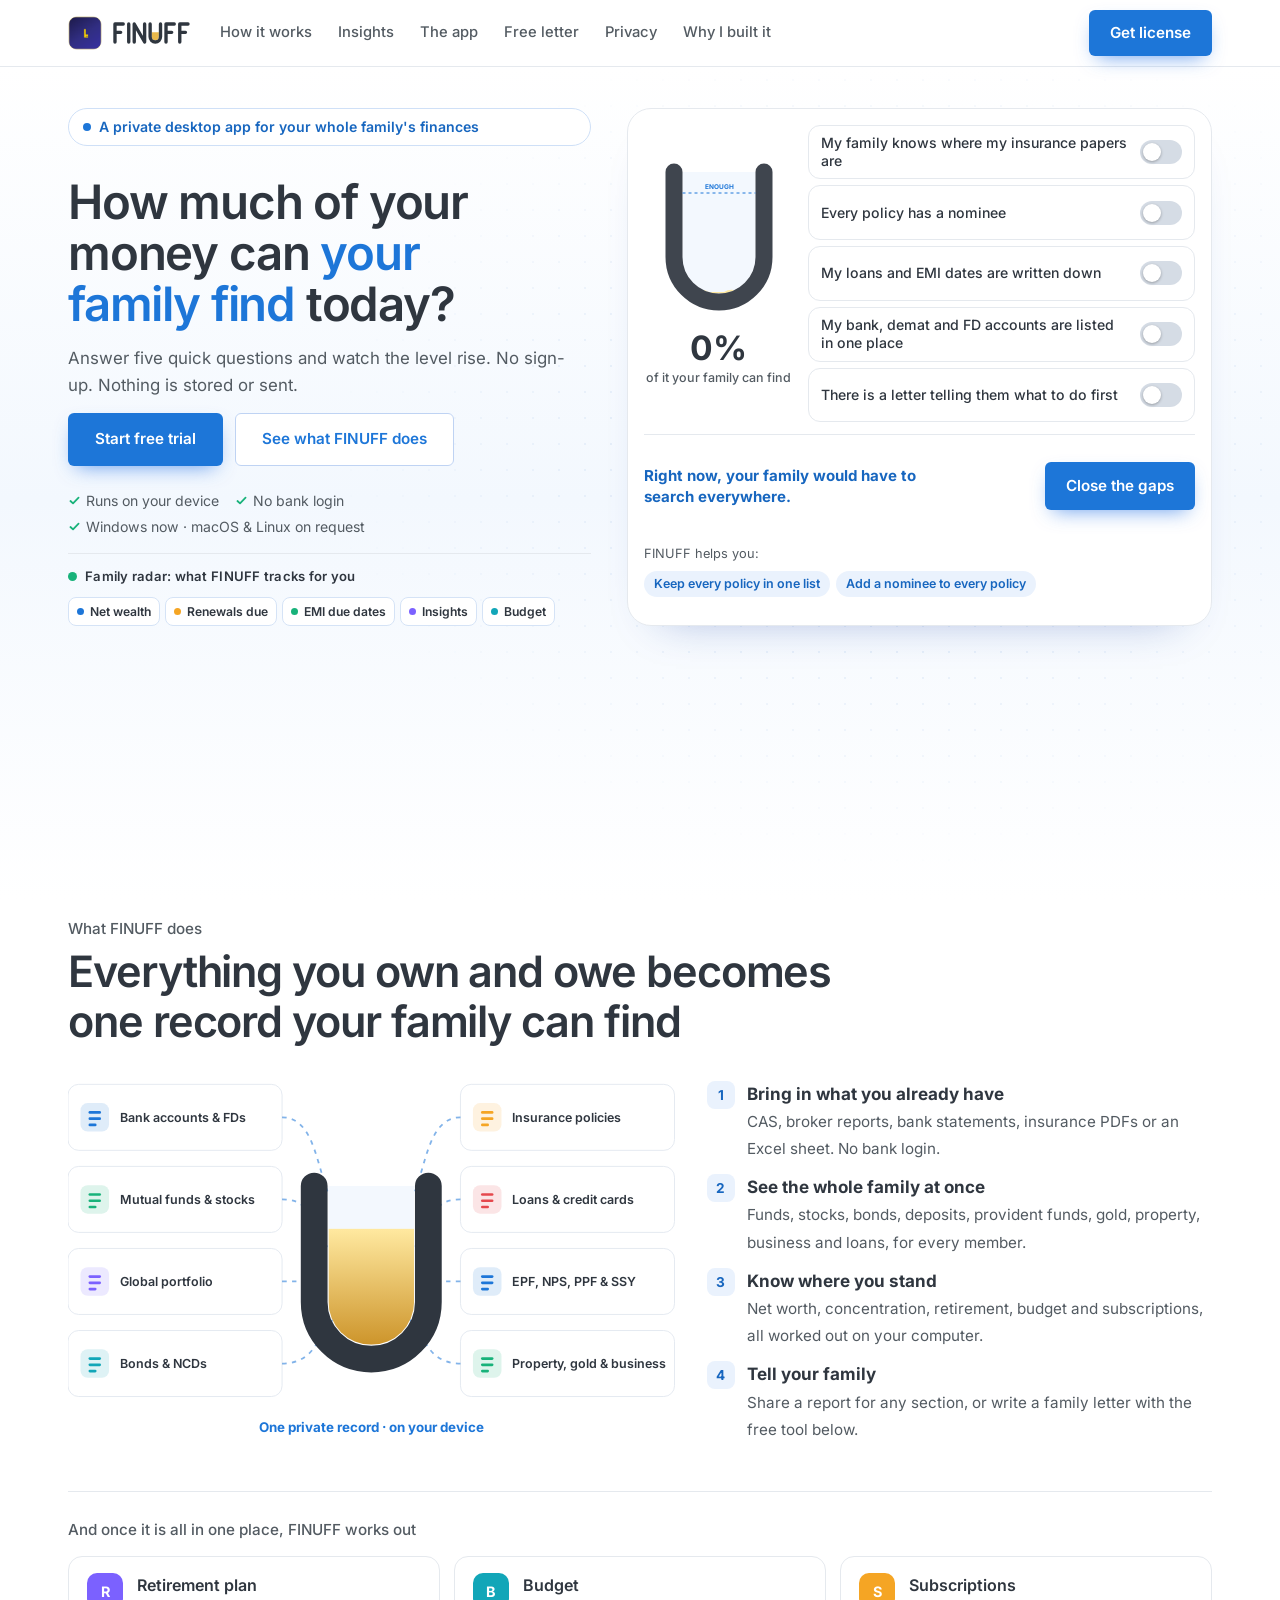
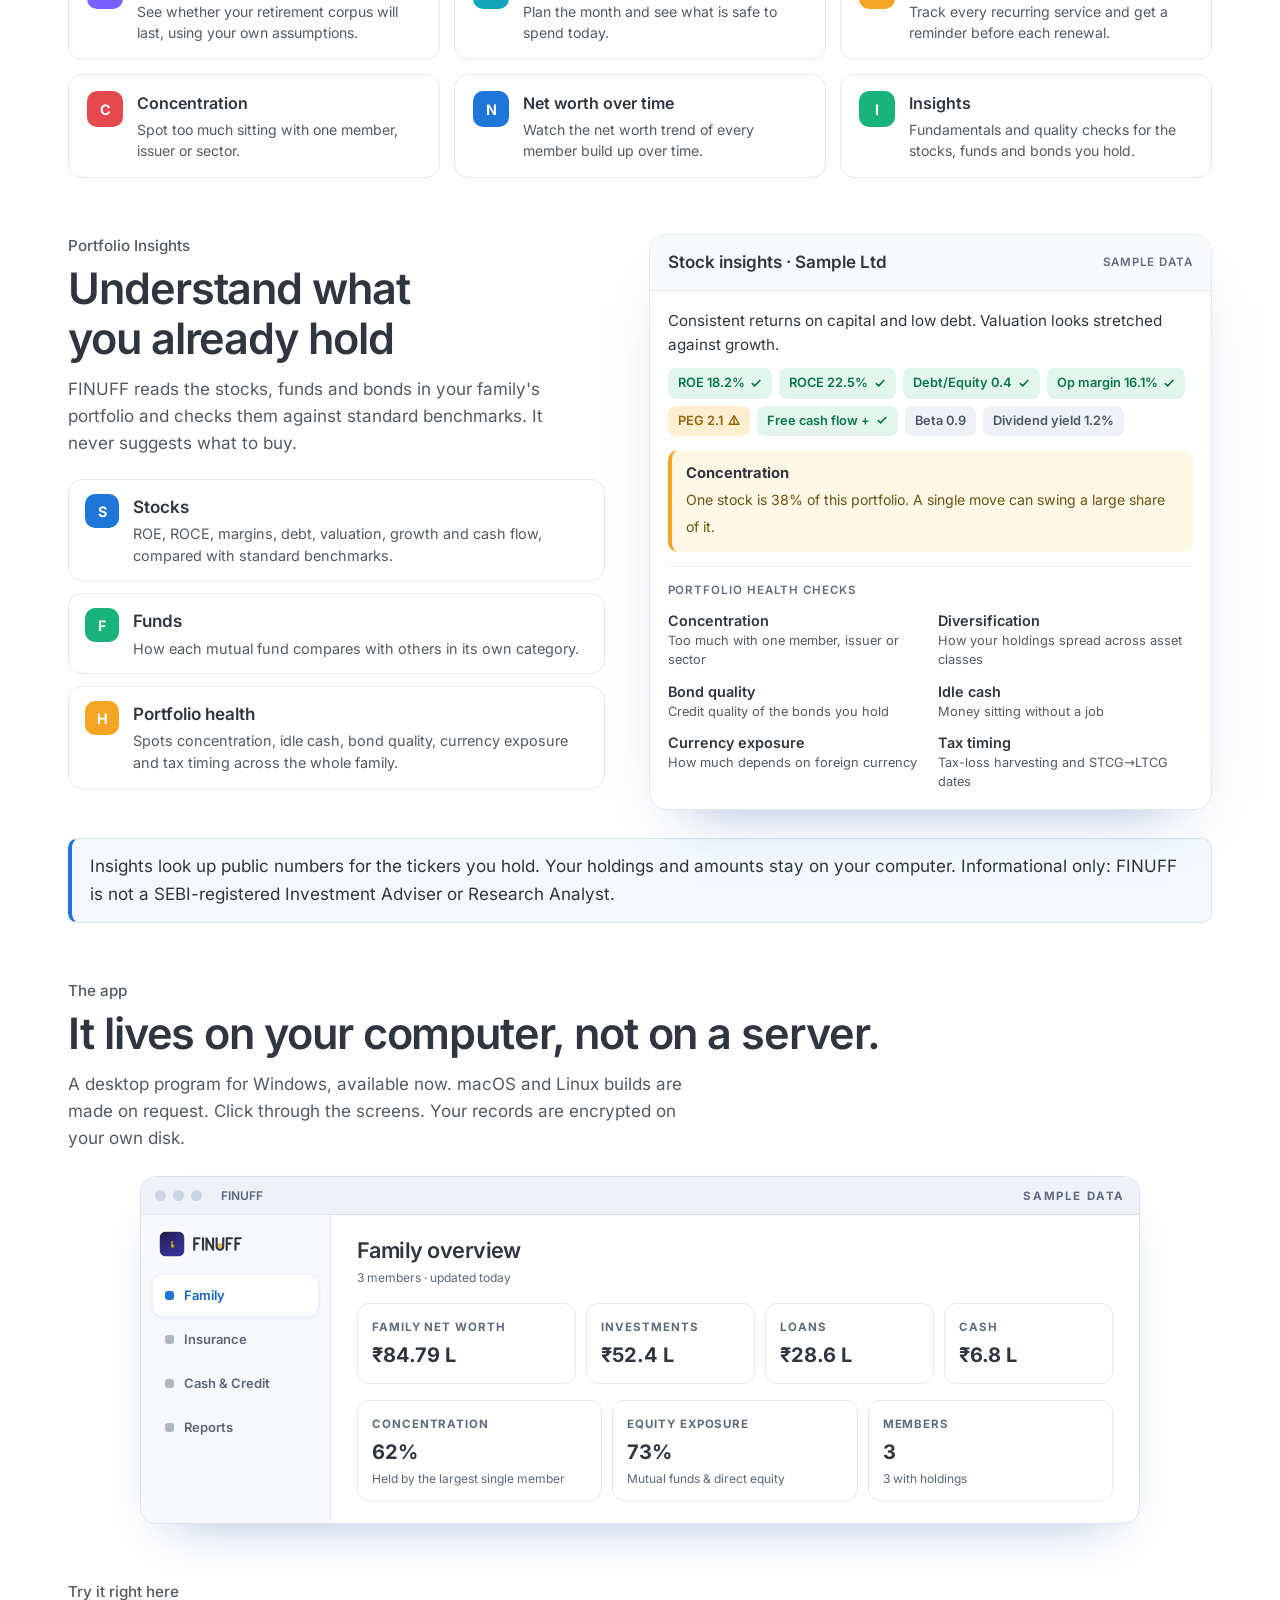
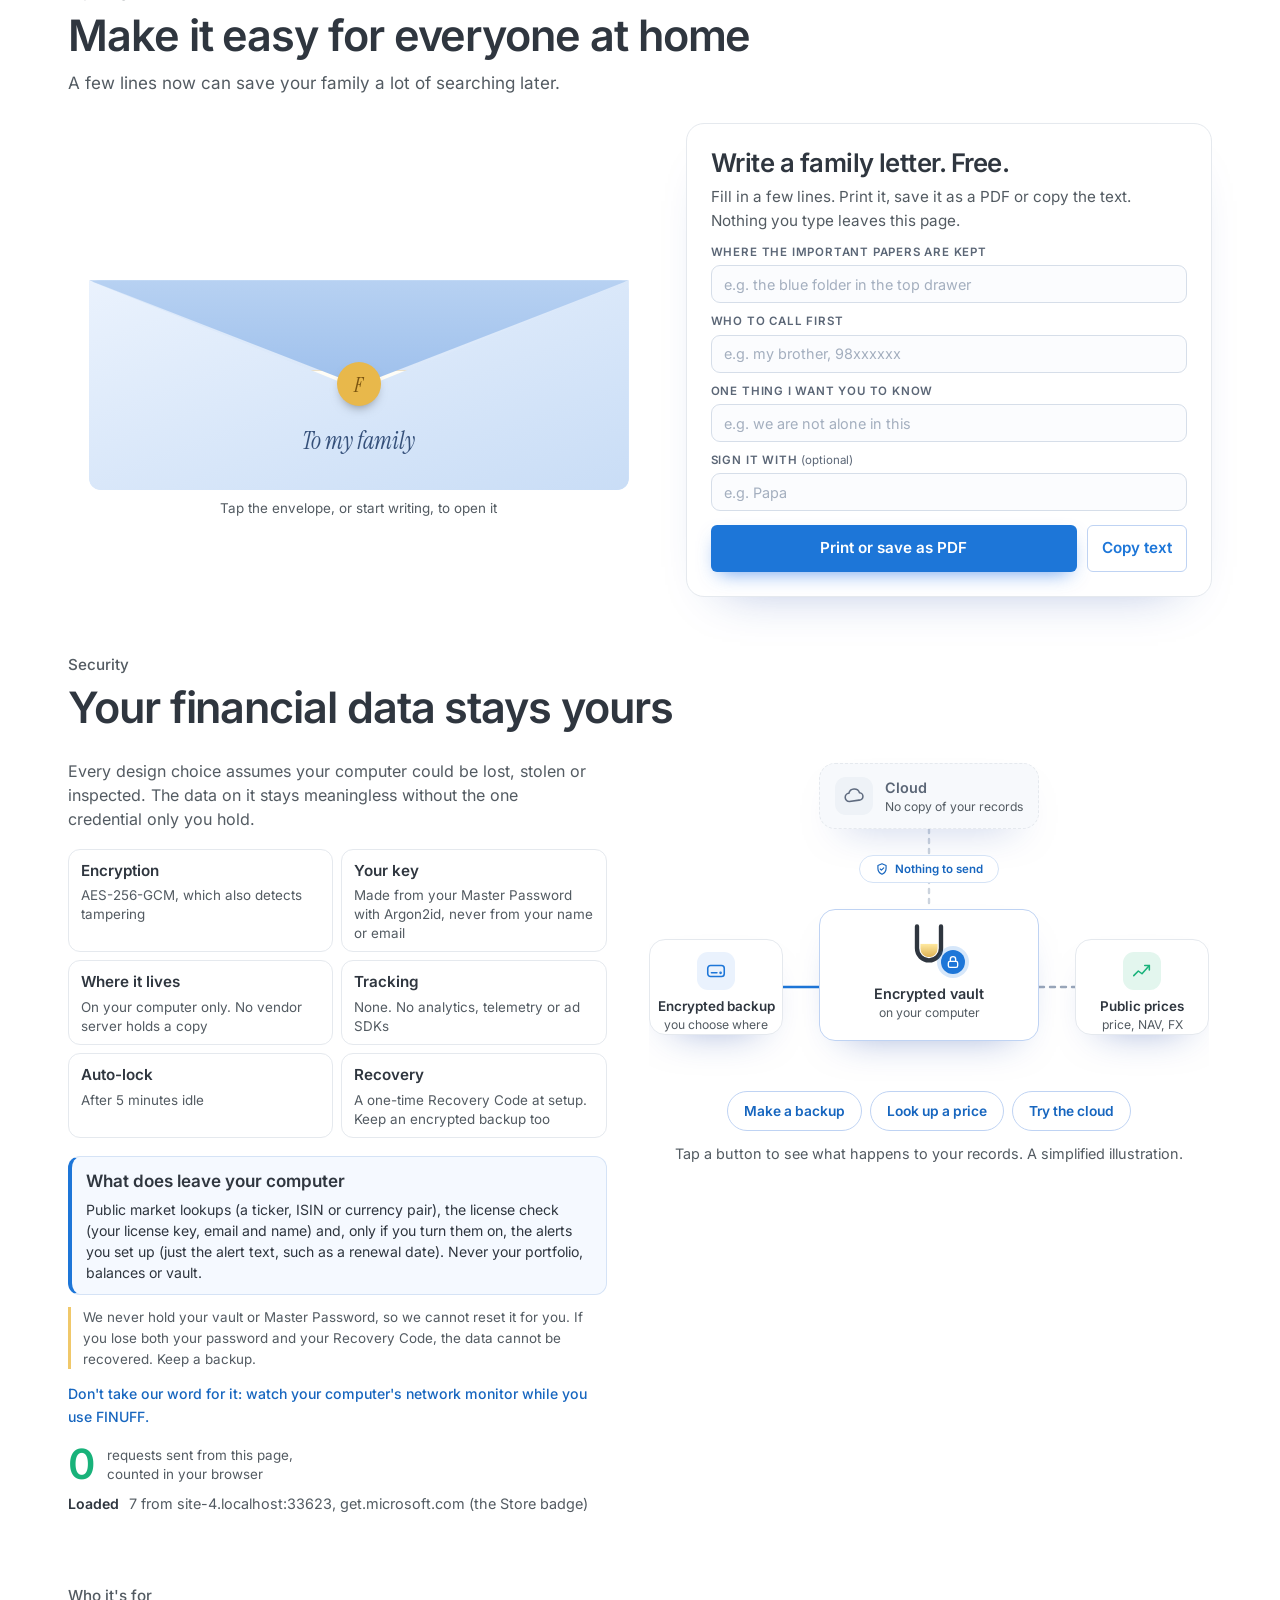
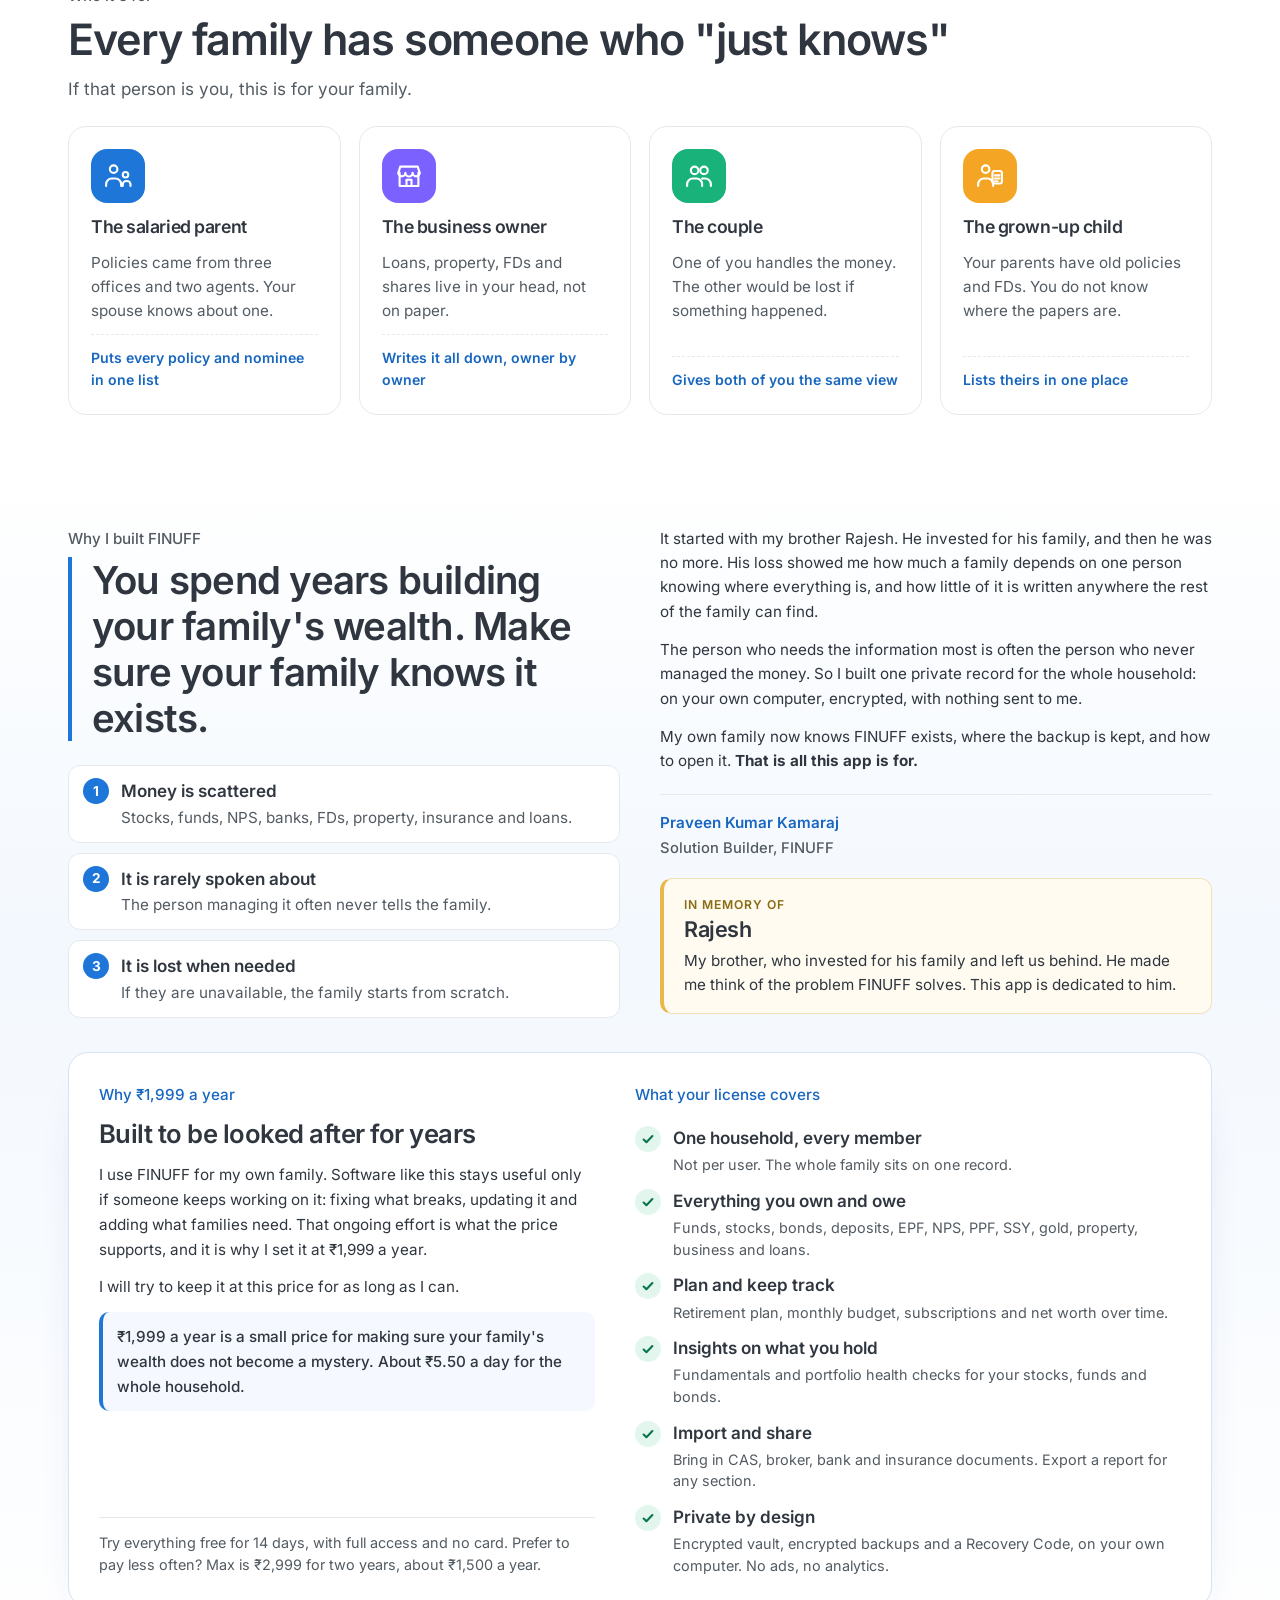
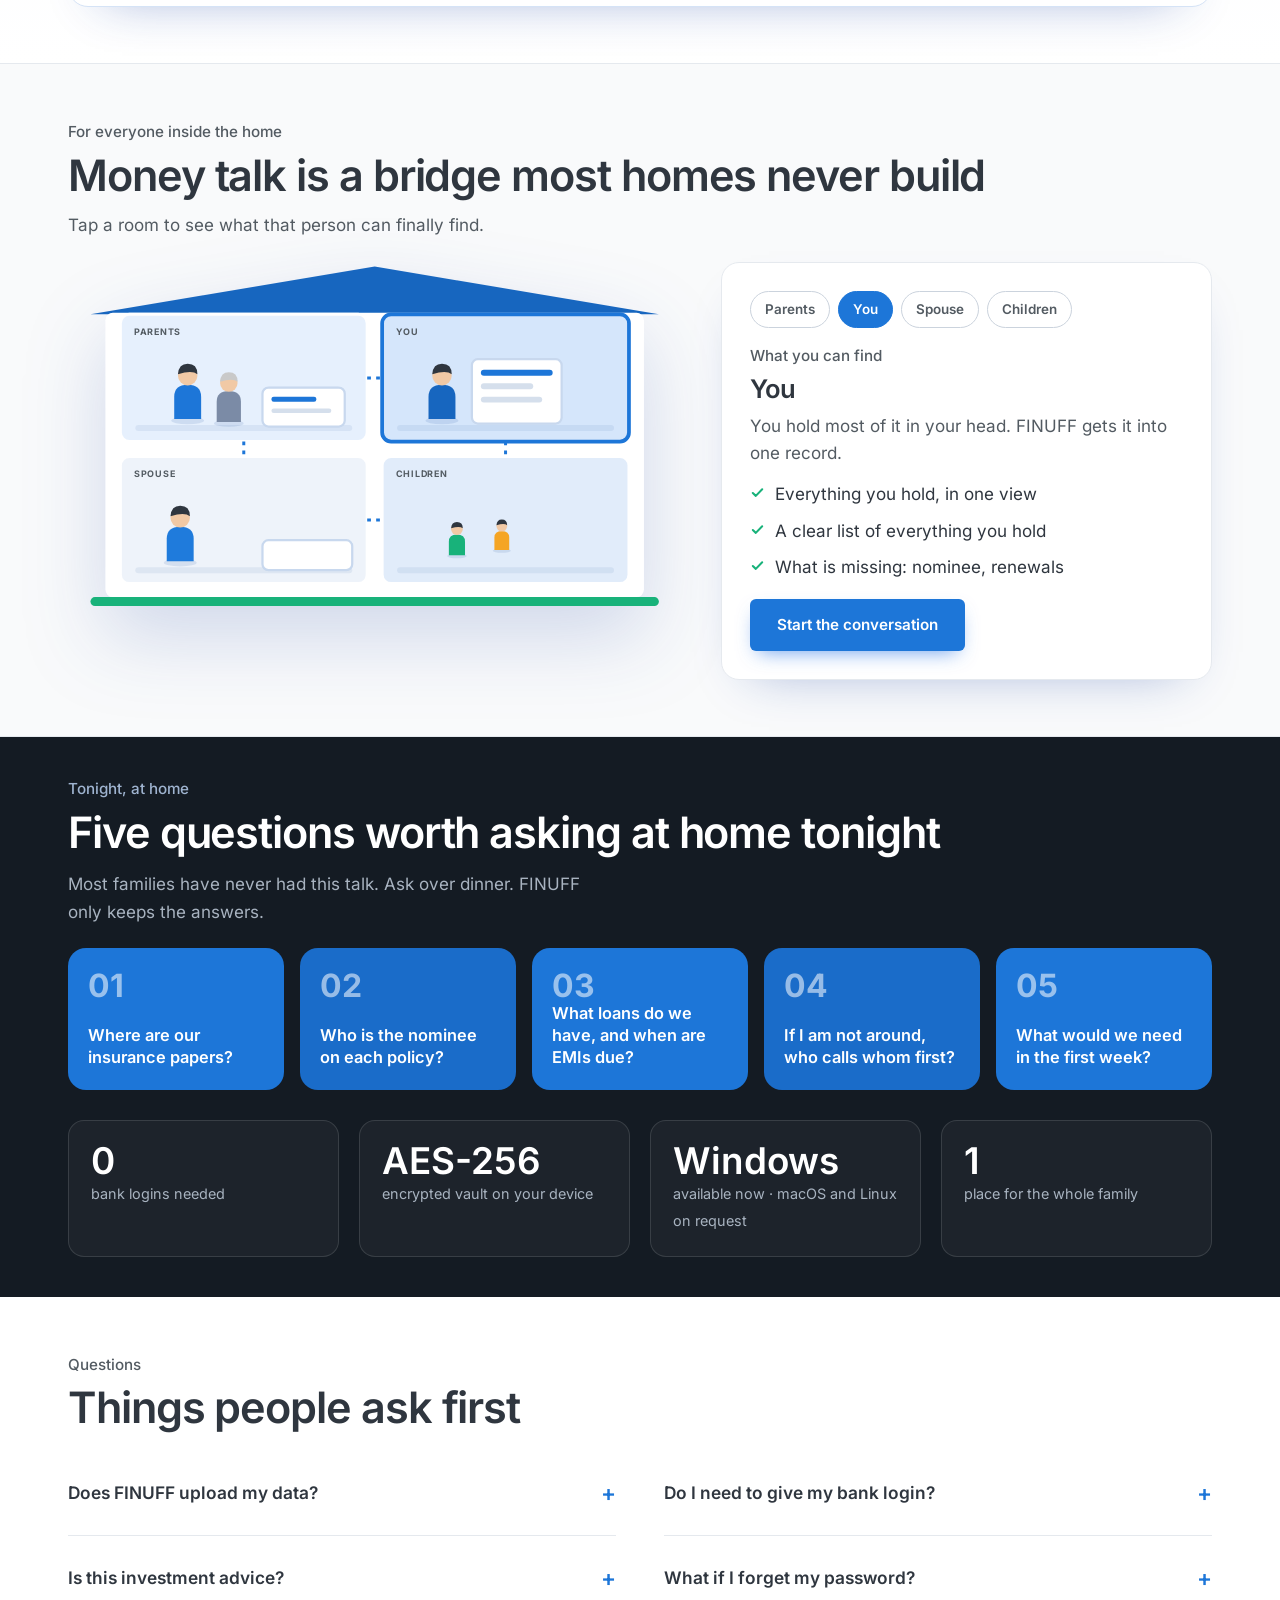
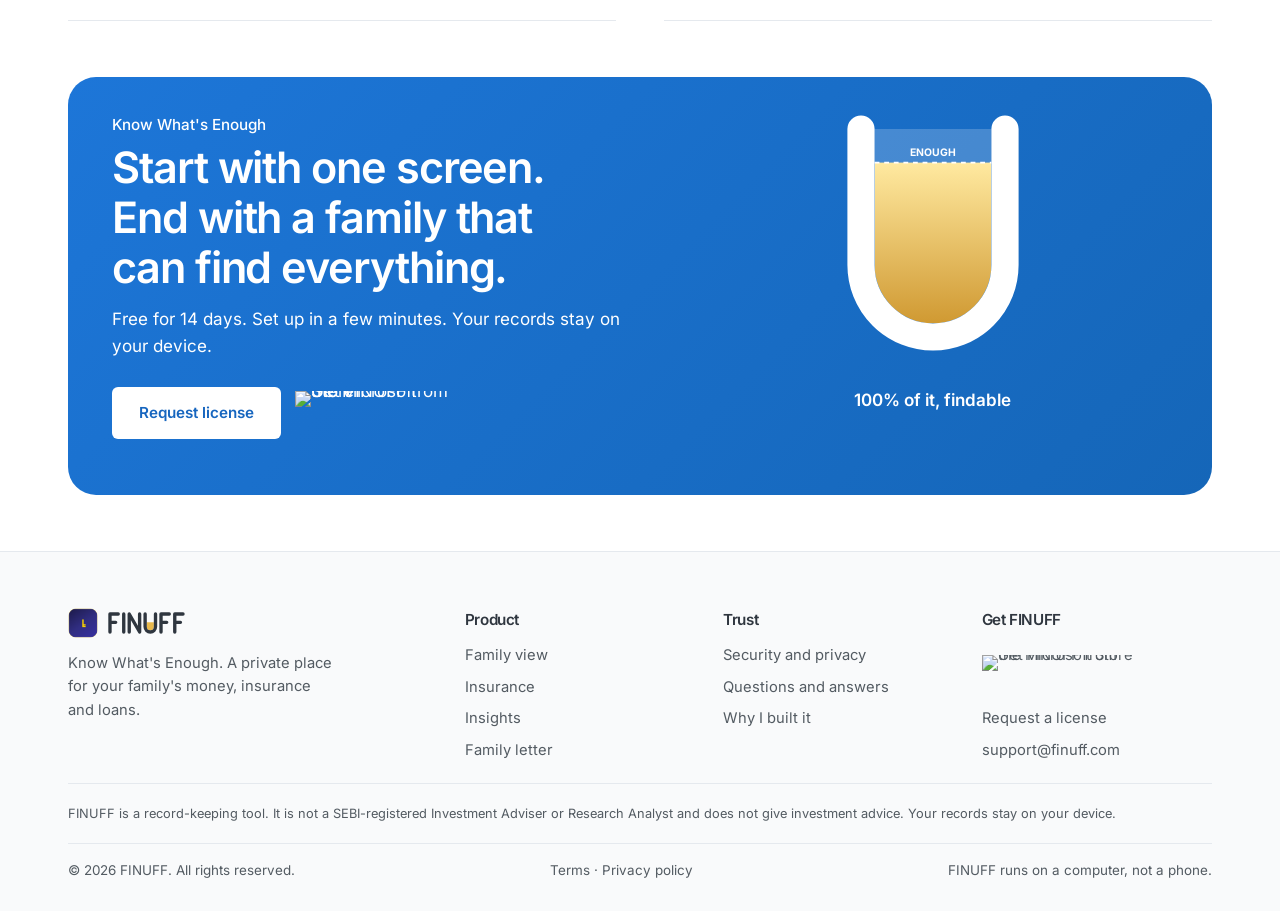
==== commit 2c66ba6d: "site: link Terms and Privacy at their clean URLs Co-Authored-By: Claude Sonnet 5.5 <noreply@anthropi" ====
--- a/index.html
+++ b/index.html
@@ -583,7 +583,7 @@
 <details><summary>Is this investment advice?</summary><p>No. FINUFF is a record-keeping tool. It is not a SEBI-registered Investment Adviser or Research Analyst.</p></details>
 <details><summary>What if I forget my password?</summary><p>Your data is encrypted with your password. At setup, FINUFF also gives you a one-time Recovery Code. Keep both where your family can find them.</p></details></div></div></section>
 <section class="sec" style="padding-top:0"><div class="wrap"><div class="cta2"><div style="padding-bottom:56px"><div class="kick" style="color:#fff">Know What's Enough</div><h2>Start with one screen. End with a family that can find everything.</h2><p style="margin:14px 0 26px">Free for 14 days. Set up in a few minutes. Your records stay on your device.</p><div class="ctab"><a href="#" class="btn w" data-lic>Request license</a><a class="msb" href="https://get.microsoft.com/installer/download/9NGMX7VC3BJR?referrer=appbadge" rel="noopener"><img src="https://get.microsoft.com/images/en-us%20dark.svg" alt="Get FINUFF from the Microsoft Store" width="160" height="44" loading="lazy"></a></div></div><div style="position:relative"><div style="padding-bottom:30px"><svg viewBox="0 0 300 330" style="max-width:240px;display:block;margin:0 auto"><defs><clipPath id="uc"><path d="M77 20 V190 A73 73 0 0 0 223 190 V20Z"/></clipPath><linearGradient id="lcg" x1="0" y1="0" x2="0" y2="1"><stop offset="0" stop-color="#FFE9A0"/><stop offset="1" stop-color="#C98E22"/></linearGradient></defs><path d="M77 20 V190 A73 73 0 0 0 223 190 V20Z" fill="rgba(255,255,255,.2)"/><g clip-path="url(#uc)"><rect x="60" y="62" width="180" height="230" fill="url(#lcg)"/></g><path d="M60 20 V190 A90 90 0 0 0 240 190 V20" fill="none" stroke="#fff" stroke-width="34" stroke-linecap="round"/><line x1="77" x2="223" y1="62" y2="62" stroke="#fff" stroke-width="2" stroke-dasharray="6 6"/><text x="150" y="54" text-anchor="middle" font-family="Inter" font-weight="700" font-size="13" fill="#fff">ENOUGH</text></svg><p style="text-align:center;color:#fff;font-weight:600;margin:10px 0 0">100% of it, findable</p></div></div></div></div></section>
-<footer><div class="wrap"><div class="cols"><div><div style="display:flex;gap:10px;align-items:center"><img src="assets/logo-96.png" width="30" height="30" style="border-radius:8px" alt=""><svg class="fw" viewBox="-10 -10 2520 720" role="img" aria-label="FINUFF" shape-rendering="geometricPrecision"><g fill="none" stroke-width="110" stroke-linecap="round" stroke-linejoin="round"><g transform="translate(0)"><path d="M55 645V55M55 55H325M55 329H241.40000000000003" stroke="#2F363F"/></g><g transform="translate(450)"><path d="M55 55V645" stroke="#2F363F"/></g><g transform="translate(630)"><path d="M55 645V55L395 645V55" stroke="#2F363F"/></g><g transform="translate(1150)"><path d="M110 329V475A115 115 0 0 0 340 475V329Z" fill="var(--ind)"/><path d="M55 55V475A170 170 0 0 0 395 475V55" stroke="#2F363F"/></g><g transform="translate(1670)"><path d="M55 645V55M55 55H325M55 329H241.40000000000003" stroke="#2F363F"/></g><g transform="translate(2120)"><path d="M55 645V55M55 55H325M55 329H241.40000000000003" stroke="#2F363F"/></g></g></svg></div><p style="margin-top:14px;max-width:280px">Know What's Enough. A private place for your family's money, insurance and loans.</p></div><div><h4>Product</h4><ul><li><a href="#app" data-tab="0">Family view</a></li><li><a href="#app" data-tab="1">Insurance</a></li><li><a href="#insights">Insights</a></li><li><a href="#letterwrap">Family letter</a></li></ul></div><div><h4>Trust</h4><ul><li><a href="#priv">Security and privacy</a></li><li><a href="#faq">Questions and answers</a></li><li><a href="#why">Why I built it</a></li></ul></div><div><h4>Get FINUFF</h4><ul><li class="msli"><a class="msb" href="https://get.microsoft.com/installer/download/9NGMX7VC3BJR?referrer=appbadge" rel="noopener"><img src="https://get.microsoft.com/images/en-us%20dark.svg" alt="Get FINUFF from the Microsoft Store" width="160" height="44" loading="lazy"></a></li><li><a href="#" data-lic>Request a license</a></li><li><a href="mailto:support@finuff.com">support@finuff.com</a></li></ul></div></div><p class="disc">FINUFF is a record-keeping tool. It is not a SEBI-registered Investment Adviser or Research Analyst and does not give investment advice. Your records stay on your device.</p><div class="legal"><span>© 2026 FINUFF. All rights reserved.</span><span><a href="terms.html">Terms</a> · <a href="privacy.html">Privacy policy</a></span><span>FINUFF runs on a computer, not a phone.</span></div></div></footer>
+<footer><div class="wrap"><div class="cols"><div><div style="display:flex;gap:10px;align-items:center"><img src="assets/logo-96.png" width="30" height="30" style="border-radius:8px" alt=""><svg class="fw" viewBox="-10 -10 2520 720" role="img" aria-label="FINUFF" shape-rendering="geometricPrecision"><g fill="none" stroke-width="110" stroke-linecap="round" stroke-linejoin="round"><g transform="translate(0)"><path d="M55 645V55M55 55H325M55 329H241.40000000000003" stroke="#2F363F"/></g><g transform="translate(450)"><path d="M55 55V645" stroke="#2F363F"/></g><g transform="translate(630)"><path d="M55 645V55L395 645V55" stroke="#2F363F"/></g><g transform="translate(1150)"><path d="M110 329V475A115 115 0 0 0 340 475V329Z" fill="var(--ind)"/><path d="M55 55V475A170 170 0 0 0 395 475V55" stroke="#2F363F"/></g><g transform="translate(1670)"><path d="M55 645V55M55 55H325M55 329H241.40000000000003" stroke="#2F363F"/></g><g transform="translate(2120)"><path d="M55 645V55M55 55H325M55 329H241.40000000000003" stroke="#2F363F"/></g></g></svg></div><p style="margin-top:14px;max-width:280px">Know What's Enough. A private place for your family's money, insurance and loans.</p></div><div><h4>Product</h4><ul><li><a href="#app" data-tab="0">Family view</a></li><li><a href="#app" data-tab="1">Insurance</a></li><li><a href="#insights">Insights</a></li><li><a href="#letterwrap">Family letter</a></li></ul></div><div><h4>Trust</h4><ul><li><a href="#priv">Security and privacy</a></li><li><a href="#faq">Questions and answers</a></li><li><a href="#why">Why I built it</a></li></ul></div><div><h4>Get FINUFF</h4><ul><li class="msli"><a class="msb" href="https://get.microsoft.com/installer/download/9NGMX7VC3BJR?referrer=appbadge" rel="noopener"><img src="https://get.microsoft.com/images/en-us%20dark.svg" alt="Get FINUFF from the Microsoft Store" width="160" height="44" loading="lazy"></a></li><li><a href="#" data-lic>Request a license</a></li><li><a href="mailto:support@finuff.com">support@finuff.com</a></li></ul></div></div><p class="disc">FINUFF is a record-keeping tool. It is not a SEBI-registered Investment Adviser or Research Analyst and does not give investment advice. Your records stay on your device.</p><div class="legal"><span>© 2026 FINUFF. All rights reserved.</span><span><a href="/terms">Terms</a> · <a href="/privacy">Privacy policy</a></span><span>FINUFF runs on a computer, not a phone.</span></div></div></footer>
 <div class="mo" id="mo" role="dialog" aria-modal="true" aria-label="Request your license"><div class="md"><div class="l"><div class="lk"><svg width="26" height="26" viewBox="0 0 24 24" fill="none" stroke="#E8B84B" stroke-width="1.8" stroke-linecap="round" stroke-linejoin="round"><rect x="4" y="10" width="16" height="11" rx="3"/><path d="M8 10V7a4 4 0 0 1 8 0v3"/></svg></div><h3>What you're getting</h3><ul class="gl"><li>One household, one vault. Not per user.</li><li>Your records are never sent to us.</li><li>Replies within 24–48 hours.</li></ul>
 <p style="margin-top:18px;font-size:.78rem;color:#8F9AA8;line-height:1.5">No payment is collected here. The trial is free. Paid plans are confirmed by email only after your request is verified.</p></div>
 <div class="r"><button class="x" id="mx" aria-label="Close">×</button><div class="pb" id="pl" role="group" aria-label="Choose a license"><button type="button" data-k="t">Trial · 14 days · Free</button><button type="button" data-k="p">Pro · 365 days · ₹1,999</button><button type="button" data-k="m">Max · 2 years · ₹2,999</button></div>
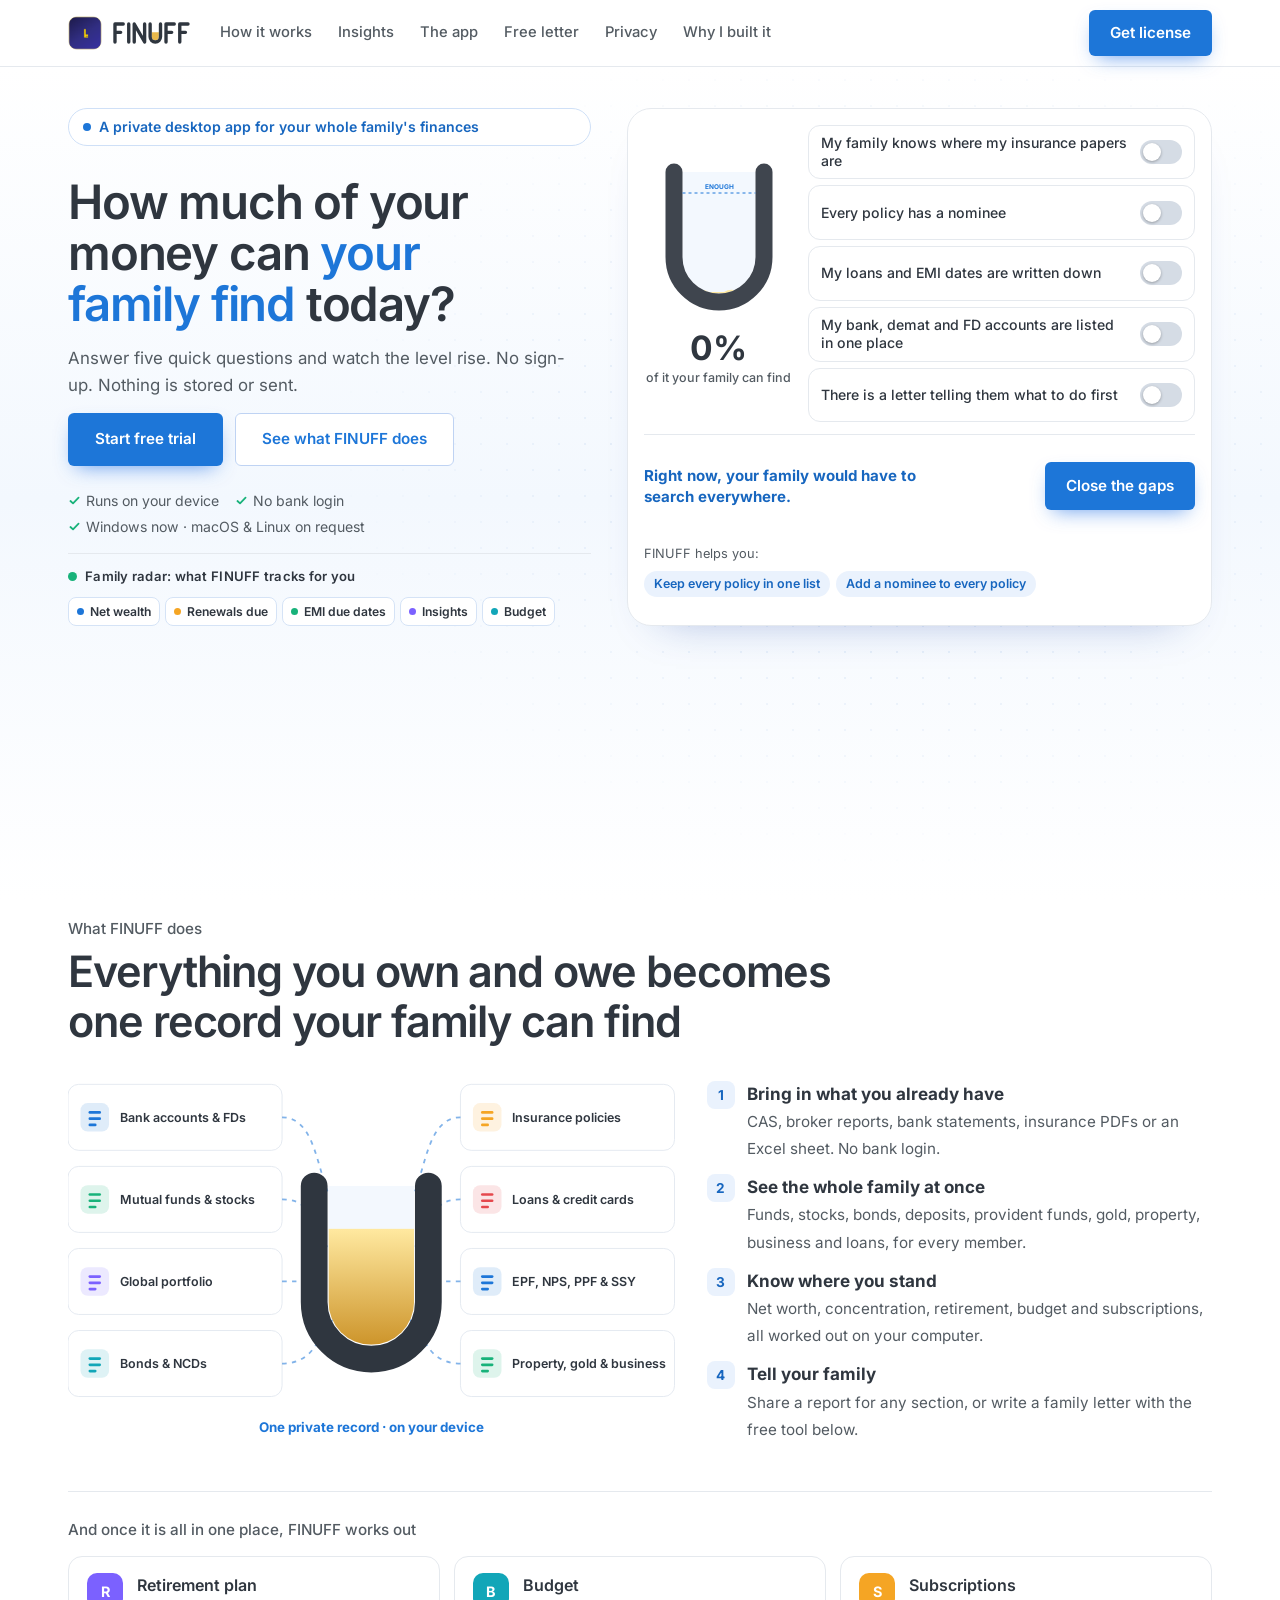
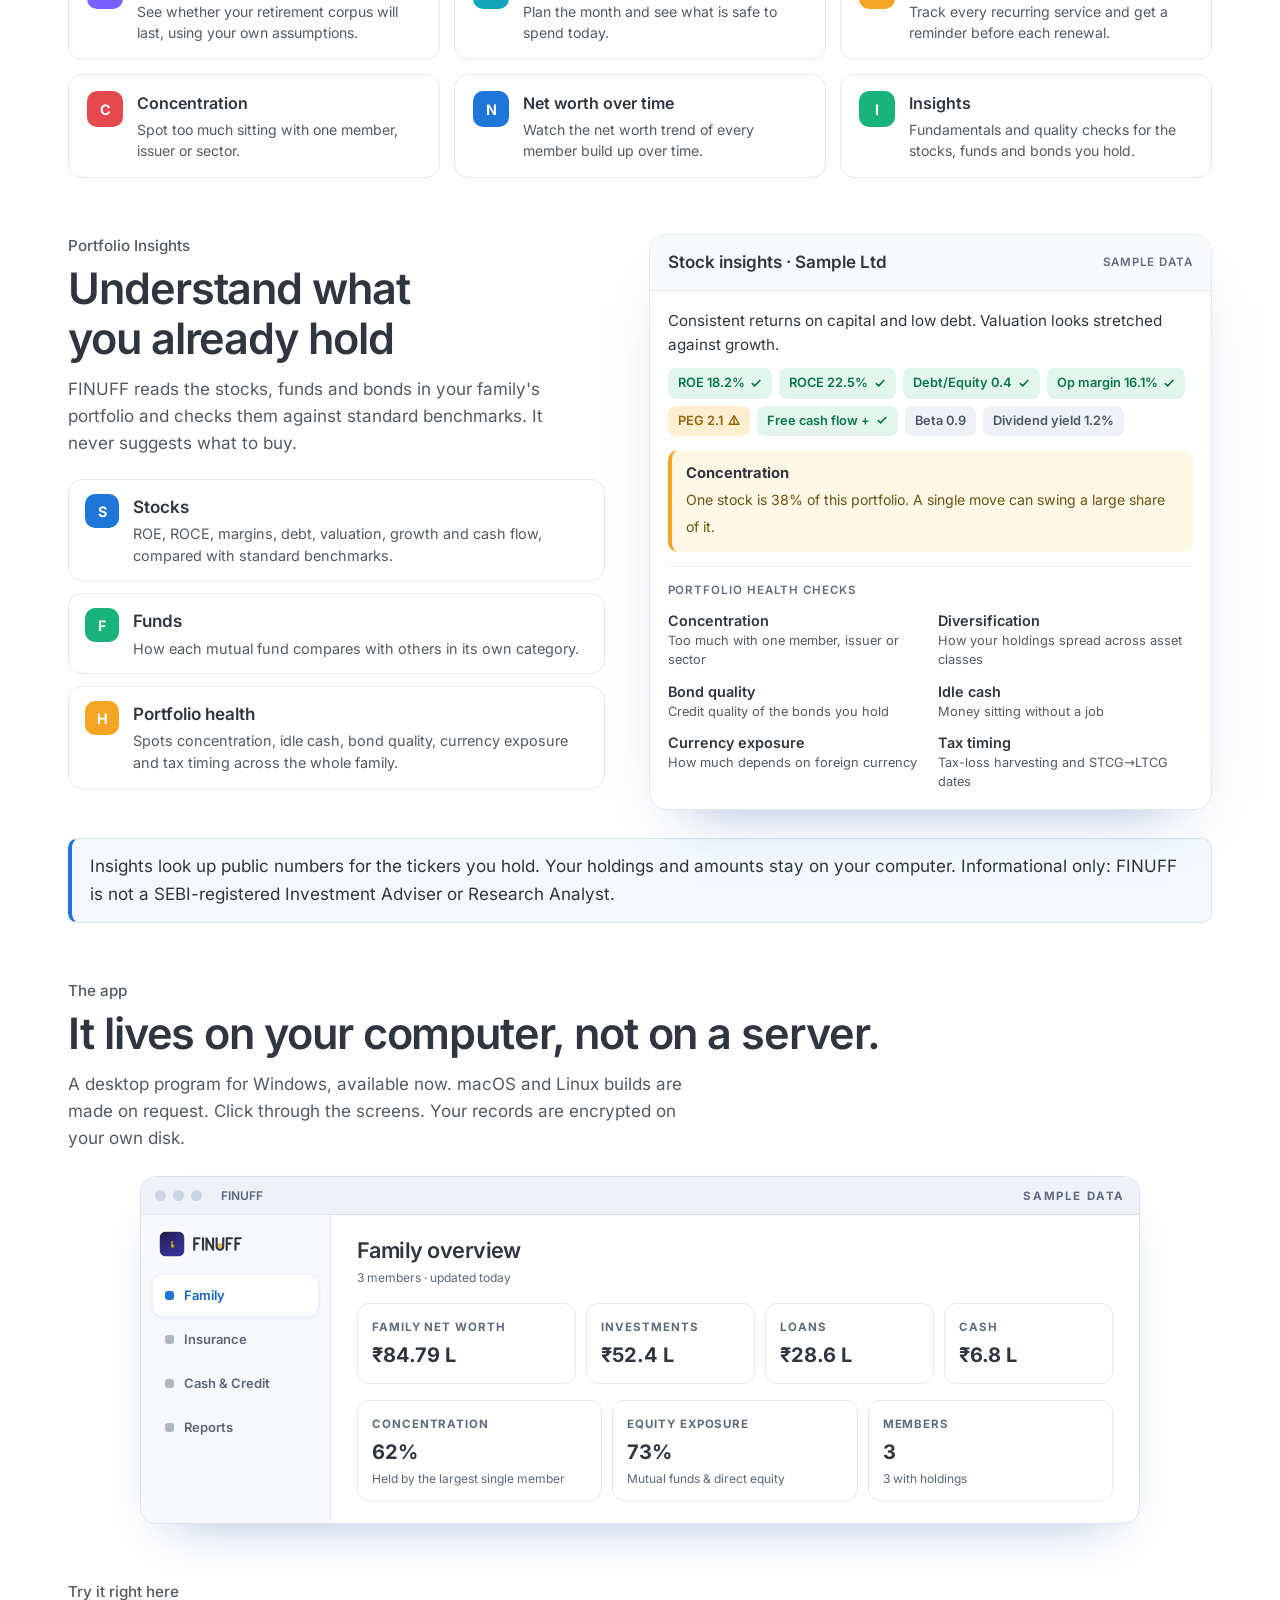
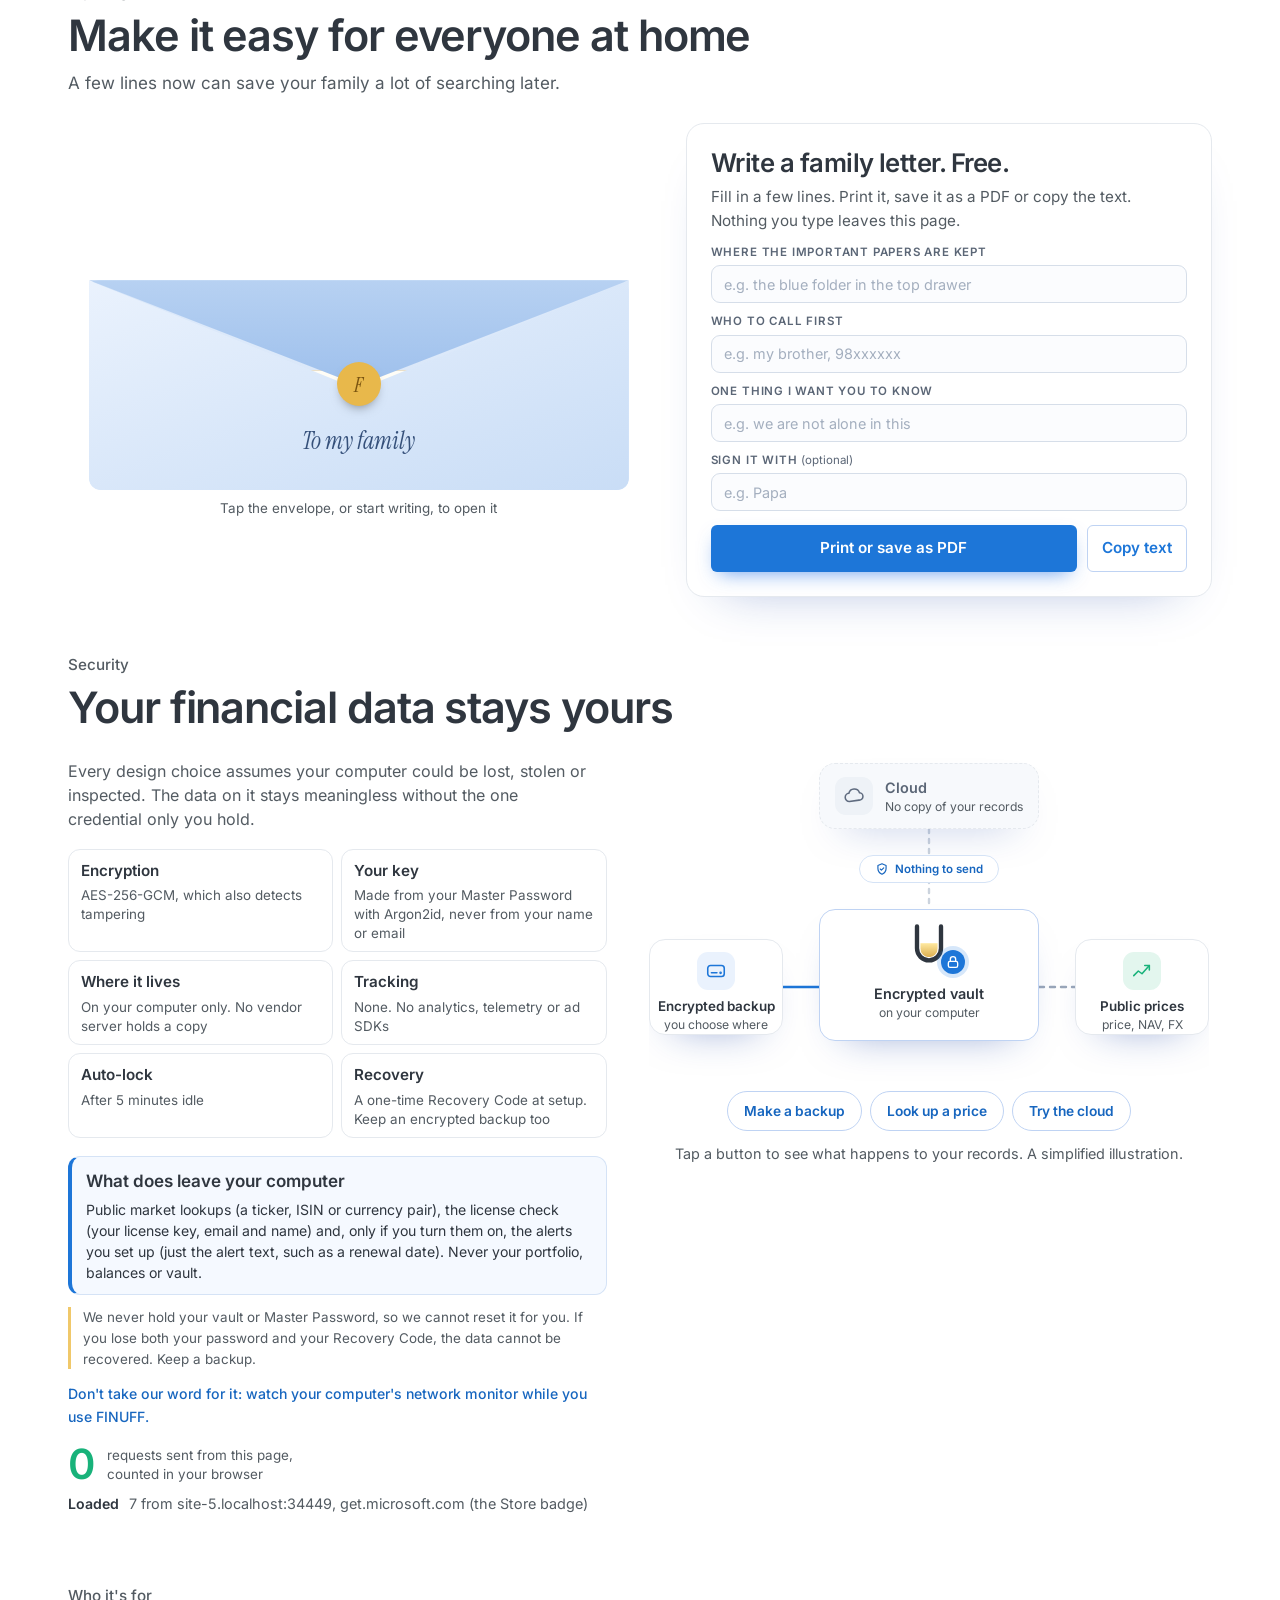
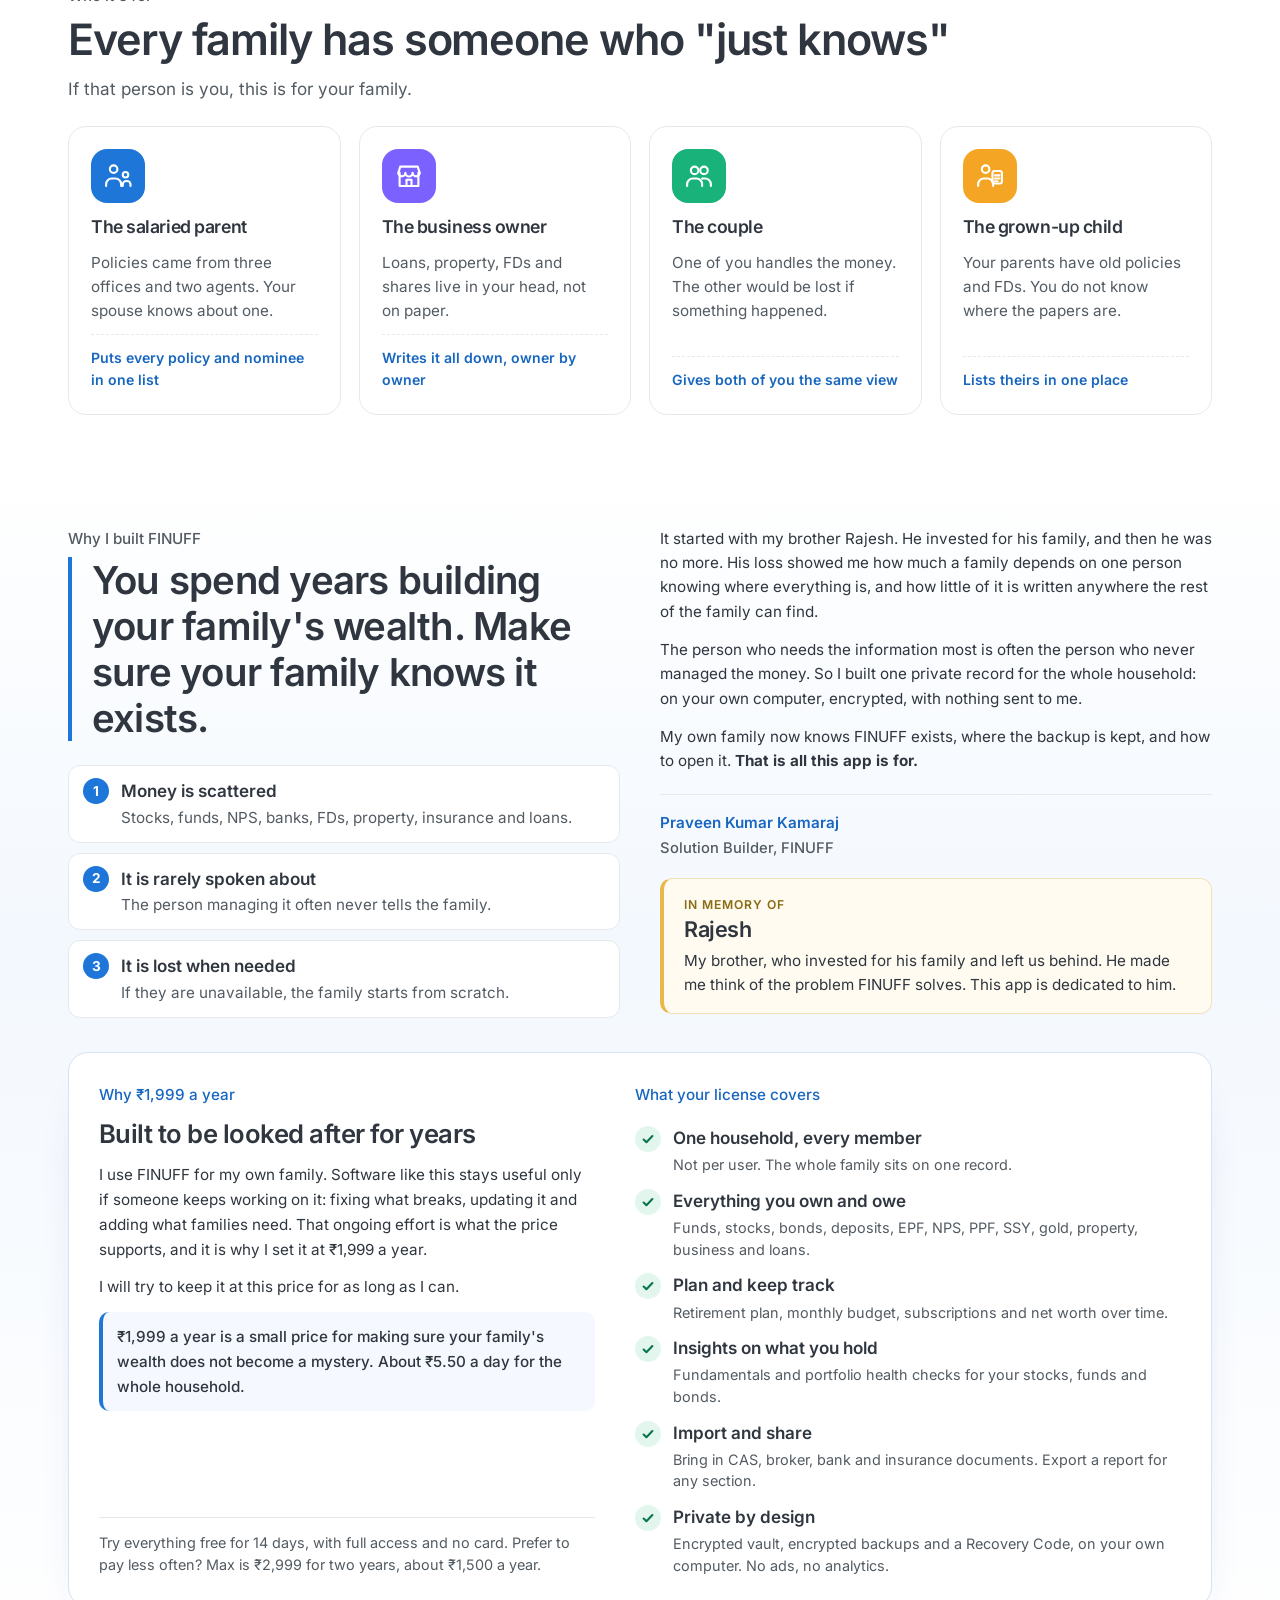
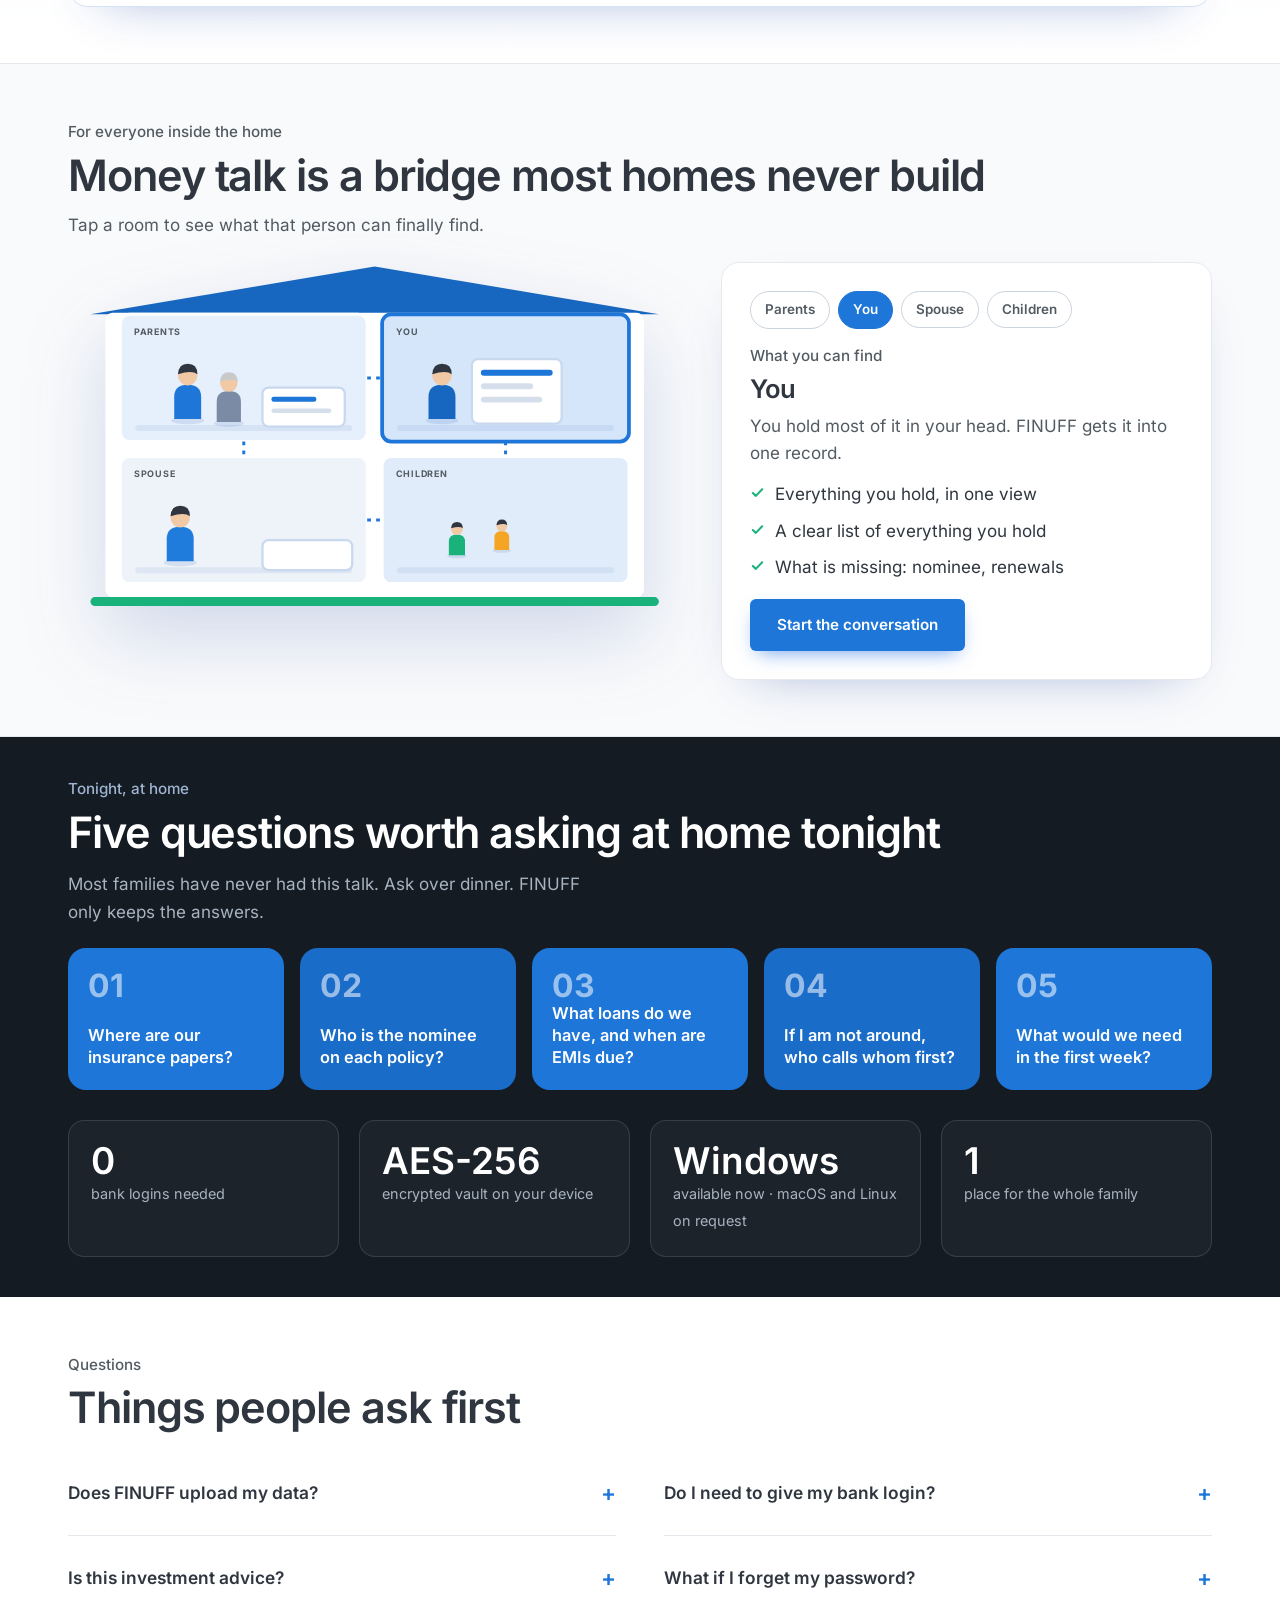
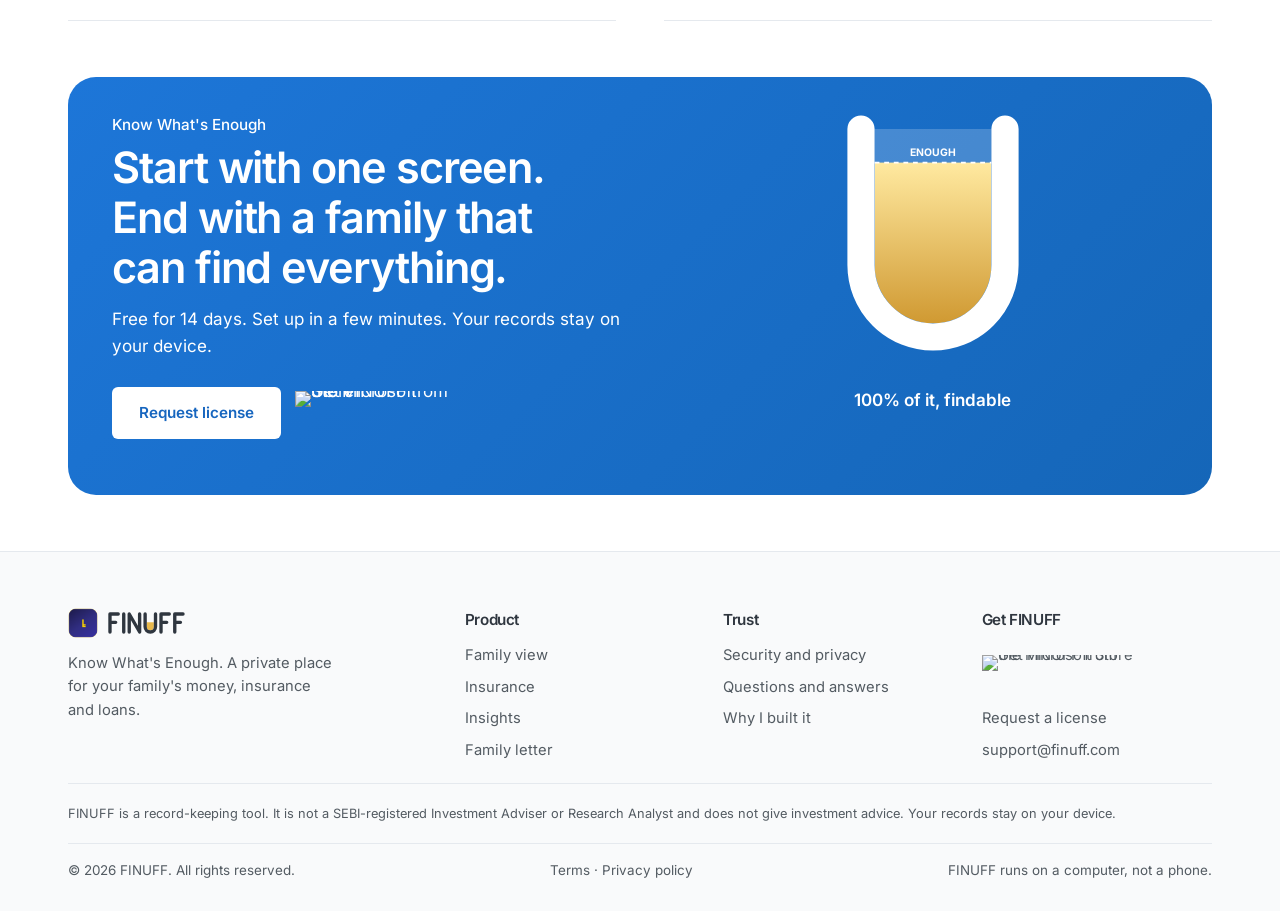
==== commit aea48b9c: "site: on-page license request form (posts to Zoho in the browser), formal Terms and Privacy - Replac" ====
--- a/index.html
+++ b/index.html
@@ -487,6 +487,130 @@
 @media(max-width:1000px){.nl{display:none}.cards3,.big2,.cta2{grid-template-columns:1fr}.tiles{grid-template-columns:1fr 1fr}.st{grid-template-columns:1fr 1fr}footer .cols{grid-template-columns:1fr 1fr}.acc{grid-template-columns:1fr 1fr}.badge{display:none}.scene{height:610px}.scene>svg.bg{width:1100px}.cta2{padding:34px 28px 0}}
 @media(prefers-reduced-motion:reduce){*{animation:none!important;transition:none!important}.rv{opacity:1;transform:none}}
 .legal{display:flex;gap:8px 24px;flex-wrap:wrap;justify-content:space-between;margin-top:18px;padding-top:16px;border-top:1px solid var(--line);font-size:.84rem;color:var(--mut)}.legal a{color:var(--mut)}.legal a:hover{color:var(--blue);text-decoration:underline}
+.lf{display:block}.lh{position:absolute;left:-9999px;top:-9999px}.lr{display:grid;grid-template-columns:1fr 1fr;gap:12px}.lf label{display:block;font-size:.8rem;font-weight:600;color:var(--mut);margin-bottom:12px}.lf input,.lf select{display:block;width:100%;margin-top:6px;padding:10px 12px;border:1px solid #CBD3DD;border-radius:8px;font:500 .9rem Inter,sans-serif;color:var(--tx);background:#fff}.lf input:focus,.lf select:focus{outline:none;border-color:var(--blue)}.lf small{display:block;font-weight:400;font-size:.72rem;margin-top:5px;color:var(--mut)}.lb{width:100%;margin-top:4px;padding:13px;cursor:pointer}.lb:disabled{opacity:.7}.le{color:#C0392B;font-size:.82rem;min-height:1.1em;margin:0 0 8px}.lok{display:none;text-align:center;padding:40px 10px}.lok.on{display:block}.lok .lt{width:52px;height:52px;border-radius:50%;background:var(--green);color:#fff;font-size:1.6rem;line-height:52px;margin:0 auto 14px}.lok h3{margin:0 0 8px}.lok p{color:var(--mut);margin:0}@media(max-width:560px){.lr{grid-template-columns:1fr}}
+.md .r{background:linear-gradient(165deg,#111A28,#0A0F18)!important;color:#E7ECF3}
+.md .r .pb{gap:10px;margin-bottom:20px}
+.md .r .pb button{background:rgba(255,255,255,.04);border:1px solid rgba(255,255,255,.14);color:#B4BECB;border-radius:12px;padding:10px 16px;transition:.2s}
+.md .r .pb button:hover{border-color:rgba(232,184,75,.55);color:#fff}
+.md .r .pb button.on{background:linear-gradient(135deg,#F6DE9E,#E8B84B);border-color:#E8B84B;color:#1A1405;box-shadow:0 8px 22px -10px rgba(232,184,75,.7)}
+.md .r .x{color:#8F9AA8}.md .r .x:hover{background:rgba(255,255,255,.08);color:#fff}
+.lf{color-scheme:dark}.lf label{color:#9AA7B8;font-size:.72rem;letter-spacing:.07em;text-transform:uppercase;margin-bottom:16px}
+.lf input,.lf select{background:rgba(255,255,255,.05);border:1px solid rgba(255,255,255,.14);color:#fff;border-radius:10px;padding:12px 14px;font-size:.92rem;text-transform:none;letter-spacing:0;transition:border-color .2s,box-shadow .2s}
+.lf input::placeholder{color:#5F6B7C}.lf select option{background:#141B23;color:#fff}
+.lf input:focus,.lf select:focus{border-color:#E8B84B;box-shadow:0 0 0 3px rgba(232,184,75,.16)}
+.lf small{color:#7F8B9C;text-transform:none;letter-spacing:0;font-size:.72rem}
+.lf .lb{background:linear-gradient(135deg,#F6DE9E,#E8B84B 55%,#C9972F);color:#1A1405;border:0;font-weight:700;font-size:.95rem;letter-spacing:.02em;border-radius:12px;padding:15px;box-shadow:0 14px 30px -12px rgba(232,184,75,.65)}
+.lf .lb:hover{filter:brightness(1.06)}
+.le{color:#FF9A8B}.pbx b small{font-size:.8rem;font-weight:500;color:#A8B3C0;margin-left:4px;display:inline}.lok h3{color:#fff}.lok p{color:#A8B3C0}.lok .lt{background:linear-gradient(135deg,#F6DE9E,#E8B84B);color:#1A1405}
+.md .r .pb{display:grid;grid-template-columns:1fr 1fr;gap:10px;margin:0 0 22px}
+.md .r .pb button{position:relative;display:flex;flex-direction:column;align-items:flex-start;gap:3px;padding:13px 16px 13px 44px;border-radius:14px;text-align:left;cursor:pointer}
+.md .r .pb button:before{content:"";position:absolute;left:16px;top:50%;width:14px;height:14px;margin-top:-7px;border-radius:50%;border:1.5px solid rgba(255,255,255,.3);transition:.2s}
+.md .r .pb button b{font:700 .95rem Inter,sans-serif;color:#fff;letter-spacing:.01em}
+.md .r .pb button span{font:500 .78rem Inter,sans-serif;color:#9AA7B8}
+.md .r .pb button.tr{grid-column:1/-1;padding-top:10px;padding-bottom:10px;flex-direction:row;align-items:baseline;gap:10px}
+.md .r .pb button.on{background:linear-gradient(135deg,rgba(246,222,158,.16),rgba(232,184,75,.07));border-color:#E8B84B;color:inherit;box-shadow:0 10px 26px -14px rgba(232,184,75,.65)}
+.md .r .pb button.on:before{border-color:#E8B84B;background:radial-gradient(circle,#E8B84B 0 4px,transparent 5px)}
+.md .r .pb button i{position:absolute;top:-9px;left:14px;padding:2px 9px;border-radius:99px;background:linear-gradient(135deg,#F6DE9E,#E8B84B);color:#1A1405;font:700 .62rem Inter,sans-serif;font-style:normal;letter-spacing:.05em;text-transform:uppercase}
+.md .r .pb{margin-top:8px}
+.md .r .pb button.on b{color:#F6DE9E}.md .r .pb button.on span{color:#C9D2DE}
+.md .r .sgm{position:relative;display:grid;grid-template-columns:repeat(3,1fr);padding:4px;margin:6px 34px 8px 0;border-radius:14px;background:rgba(255,255,255,.05);border:1px solid rgba(255,255,255,.12)}
+.sgm:before{content:"";position:absolute;top:4px;bottom:4px;width:calc((100% - 8px)/3);border-radius:10px;background:linear-gradient(135deg,#F6DE9E,#E8B84B);box-shadow:0 8px 20px -8px rgba(232,184,75,.7);transition:transform .35s cubic-bezier(.16,1,.3,1)}
+.sgm[data-k=m]:before{transform:translateX(100%)}.sgm[data-k=t]:before{transform:translateX(200%)}
+.md .r .sgm button{position:relative;z-index:1;border:0;background:none;padding:12px 6px;font:600 .88rem Inter,sans-serif;color:#B4BECB;cursor:pointer;transition:color .2s}
+.md .r .sgm button.on{color:#1A1405}
+.sgn{margin:0 0 20px;font-size:.8rem;color:#9AA7B8;text-align:center}.sgn b{color:#F6DE9E}
+.md .mn{grid-column:1/-1;padding:15px 28px;text-align:center;font-size:.8rem;line-height:1.55;color:#A8B3C0;background:#0A0F18;border-top:1px solid rgba(232,184,75,.22)}.md .mn a{color:#E8B84B;font-weight:600;text-decoration:none}.md .mn a:hover{text-decoration:underline}
+.md .ln{margin:18px 0 0;font-size:.78rem;line-height:1.55;color:#A8B3C0}.md .cn{margin:14px 0 0;text-align:center;font-size:.82rem;color:#9AA7B8}.md .cn a{color:#E8B84B;font-weight:600;text-decoration:none}.md .cn a:hover{text-decoration:underline}.md .r{background:#fff!important;color:#2F363F}
+.md .r .x{color:#535B62}.md .r .x:hover{background:#F1F4F8;color:#141B23}
+.md .tbs{display:flex;gap:28px;border-bottom:1px solid #E5E9EE;margin:4px 34px 16px 0}
+.md .tbs button{position:relative;border:0;background:none;padding:8px 2px 13px;color:#535B62;font:600 .96rem Inter,sans-serif;cursor:pointer;transition:color .2s}
+.md .tbs button:hover,.md .tbs button.on{color:#2F363F}
+.md .tbs button.on:after{content:"";position:absolute;left:0;right:0;bottom:-1px;height:3px;border-radius:3px 3px 0 0;background:linear-gradient(90deg,#E8B84B,#F3D27F)}
+.md .tbs i{margin-left:8px;padding:2px 8px;border-radius:99px;background:#E8B84B;color:#6B4A07;font:700 .6rem Inter,sans-serif;font-style:normal;letter-spacing:.05em;text-transform:uppercase;vertical-align:middle}
+.md .pnl{margin:0 0 22px;padding:15px 18px;border-radius:14px;background:rgba(232,184,75,.1);border:1px solid rgba(232,184,75,.35);font-size:.88rem;color:#2F363F;line-height:1.55}.md .pnl b{color:#2F363F}
+.md .lf label{color:#535B62}
+.md .lf input,.md .lf select{background:#fff;border:1px solid #E5E9EE;color:#2F363F;border-radius:12px;padding:13px 14px}
+.md .lf input::placeholder{color:#A9B3BE}.md .lf select option{background:#fff;color:#2F363F}.md .lf{color-scheme:light}
+.md .lf input:focus,.md .lf select:focus{border-color:#1D76D8;box-shadow:0 0 0 4px rgba(29,118,216,.14)}
+.md .lf small{color:#7A8591}
+.md .lf .lb{background:linear-gradient(135deg,#1D76D8,#1766BF);color:#fff;box-shadow:0 14px 28px -14px rgba(29,118,216,.8);border-radius:14px;padding:16px}
+.md .lf .lb:hover{filter:brightness(1.06)}
+.md .le{color:#C0392B}
+.md .cn{color:#535B62}.md .cn a{color:#1766BF}
+.md .lok h3{color:#2F363F}.md .lok p{color:#535B62}.md .lok .lt{background:#1D76D8;color:#fff}
+.md .gl li b{color:#fff;font-weight:600}.md .l{display:flex!important;flex-direction:column;position:relative;overflow:hidden}
+.md .l>*:not(.lg){position:relative;z-index:1}
+.md .l .lg{position:absolute;right:-70px;top:-60px;width:260px;height:260px;z-index:0;pointer-events:none}
+.md .l .gl{flex:1;display:flex;flex-direction:column;margin:4px 0 16px!important;padding:0!important}
+.md .l .gl li{flex:1;display:flex;align-items:center;margin:0!important;padding:10px 0 10px 24px!important;border-top:1px solid rgba(255,255,255,.09)}
+.md .l .gl li:first-child{border-top:0}
+.md .l .gl li:before{top:50%;margin-top:-4px}
+.md .l .pbx{margin-top:0!important}
+.md .l .ln{margin:16px 0 0!important}
+.md .lf #lf-d::-webkit-calendar-picker-indicator{opacity:.55}
+.md .r{position:relative;overflow-x:hidden;overflow-y:auto}
+.md .r>*:not(.rg){position:relative;z-index:1}
+.md .r:before{content:"";position:absolute;left:0;right:0;top:0;height:4px;background:linear-gradient(90deg,#1D76D8,#E8B84B);z-index:2}
+.md .r .rg{position:absolute;right:0;bottom:0;width:240px;height:240px;z-index:0;pointer-events:none}
+.md .l .gl li{flex:1 1 0!important;min-height:0}
+.md{max-width:720px!important;max-height:92vh}
+.md .l{padding:22px 20px!important}
+.md .l .lk{width:38px;height:38px;margin-bottom:12px!important}.md .l .lk svg{width:20px;height:20px}
+.md .l h3{font-size:1.05rem!important;margin-bottom:6px!important}
+.md .l .gl li{font-size:.8rem!important;padding:14px 0 14px 22px!important}
+.md .l .pbx{padding:10px 12px!important}.md .l .pbx b{font-size:1.3rem!important}.md .l .pbx span{font-size:.74rem!important;margin-top:4px}
+.md .l .ln{font-size:.72rem!important;margin-top:12px!important;line-height:1.5}
+.md .l .gl{margin:2px 0 12px!important}
+.md .r{padding:20px 24px 16px!important}
+.md .tbs{margin:0 30px 12px 0!important}.md .tbs button{padding:6px 2px 10px;font-size:.9rem}
+.md .pnl{margin:0 0 14px!important;padding:10px 14px!important;font-size:.82rem!important;line-height:1.5}
+.md .lf label{margin-bottom:10px!important;font-size:.68rem!important}
+.md .lf input,.md .lf select{margin-top:4px!important;padding:9px 14px!important;font-size:.86rem!important;border-radius:10px!important}
+.md .lf .lr{gap:10px}.md .lf small{font-size:.68rem!important;margin-top:3px!important}
+.md .lf .lb{padding:13px!important;font-size:.92rem!important;margin-top:2px!important}
+.md .cn{margin:10px 0 0!important;font-size:.78rem!important}
+.md .le{min-height:0!important;margin:0 0 6px!important}
+.md .l .gl{flex:0 0 auto!important;margin:6px 0 0!important}
+.md .l .gl li{flex:0 0 auto!important;padding:14px 0 14px 22px!important}
+.md .l .pbx{margin-top:auto!important}
+.md .l .ln{margin-top:12px!important}
+.md{max-width:780px!important;grid-template-columns:.62fr 1fr!important}.md .r>.x{position:absolute!important;top:12px;right:14px;z-index:3}
+.md .cn{display:block!important}.md .cn a{display:inline!important;padding:0!important;margin:0!important}
+.md .lf .rq{color:#D64545;margin-left:3px;text-transform:none;font-weight:700}
+.md .lf input.bad,.md .lf select.bad{border-color:#D64545!important;box-shadow:0 0 0 3px rgba(214,69,69,.12)!important}
+.md .lf .fe{display:block;margin-top:4px;font-size:.74rem;font-weight:500;color:#C0392B;text-transform:none;letter-spacing:0}
+.md .l .uw{display:flex;align-items:center;gap:12px;margin-bottom:12px}
+.md .l .uw .wm{height:40px;width:auto;display:block;overflow:visible}
+.md .l .uw .up b{display:block;font:700 1.35rem/1 Inter,sans-serif;letter-spacing:-.025em;color:#F6DE9E}
+.md .l .uw .up span{display:block;margin-top:3px;font-size:.74rem;color:#A8B3C0}
+.md .l .wb{stroke:#E8EDF4;transition:stroke .4s}
+body[data-fill=all] .wu{display:none}body[data-fill=all] .wb{stroke:#566377}
+.md .lf .lr>label{min-width:0}.md .lf input,.md .lf select{min-width:0}.md .lf #lf-d{padding-right:8px!important}
+.md .l .uw{gap:14px}
+.md .l .wcap{font:600 .72rem Inter,sans-serif;letter-spacing:.02em;color:#E8B84B;opacity:0;transform:translateX(-4px);transition:opacity .4s,transform .4s;white-space:nowrap}
+body.full .wcap{opacity:1;transform:none}
+body.full[data-done=green] .wcap{color:#2FD08A}
+.md .l .wg{transition:stroke .4s}
+body.full[data-done=green] .wg{stroke:#2FD08A}
+body.full[data-done=green] #ufl{fill:url(#ugg)}
+body.full .md .l .wcap{opacity:1;transform:none}body.full[data-done=green] .md .l .wcap{color:#2FD08A}
+@media(max-width:700px){
+.md{grid-template-columns:1fr!important;max-width:480px!important;max-height:94vh!important;overflow-y:auto!important;border-radius:18px!important;-webkit-overflow-scrolling:touch}
+.md .l{padding:18px 18px 16px!important}
+.md .l .gl{display:none!important}
+.md .l .uw{margin-bottom:12px}
+.md .l .pbx{margin-top:0!important}
+.md .l .ln{margin-top:10px!important}
+.md .r{padding:18px 18px 16px!important;overflow:visible!important}
+.md .r>.x{position:fixed!important;top:calc(3vh + 10px);right:calc(50% - min(240px,47vw) + 10px);width:34px;height:34px;background:rgba(255,255,255,.92);box-shadow:0 2px 8px rgba(20,27,35,.25);z-index:5}
+.md .lf .lr{grid-template-columns:1fr!important}
+.md .lf input,.md .lf select{font-size:16px!important;padding:12px 14px!important;min-height:46px}
+.md .lf label{font-size:.72rem!important}
+.md .tbs{margin-right:0!important;gap:22px}
+.md .tbs button{padding:10px 2px 12px;font-size:.95rem}
+.md .pnl{font-size:.86rem!important}
+.md .cn{font-size:.82rem!important}
+}
 </style></head><body><svg width="0" height="0" style="position:absolute"><defs>
 <linearGradient id="cF" x1="0" y1="0" x2="0" y2="1"><stop offset="0" stop-color="#C9CED6"/><stop offset="1" stop-color="#7E8591"/></linearGradient>
 <linearGradient id="cT" x1="0" y1="0" x2="0" y2="1"><stop offset="0" stop-color="#E8EBF0"/><stop offset="1" stop-color="#B9BFC9"/></linearGradient>
@@ -584,10 +708,18 @@
 <details><summary>What if I forget my password?</summary><p>Your data is encrypted with your password. At setup, FINUFF also gives you a one-time Recovery Code. Keep both where your family can find them.</p></details></div></div></section>
 <section class="sec" style="padding-top:0"><div class="wrap"><div class="cta2"><div style="padding-bottom:56px"><div class="kick" style="color:#fff">Know What's Enough</div><h2>Start with one screen. End with a family that can find everything.</h2><p style="margin:14px 0 26px">Free for 14 days. Set up in a few minutes. Your records stay on your device.</p><div class="ctab"><a href="#" class="btn w" data-lic>Request license</a><a class="msb" href="https://get.microsoft.com/installer/download/9NGMX7VC3BJR?referrer=appbadge" rel="noopener"><img src="https://get.microsoft.com/images/en-us%20dark.svg" alt="Get FINUFF from the Microsoft Store" width="160" height="44" loading="lazy"></a></div></div><div style="position:relative"><div style="padding-bottom:30px"><svg viewBox="0 0 300 330" style="max-width:240px;display:block;margin:0 auto"><defs><clipPath id="uc"><path d="M77 20 V190 A73 73 0 0 0 223 190 V20Z"/></clipPath><linearGradient id="lcg" x1="0" y1="0" x2="0" y2="1"><stop offset="0" stop-color="#FFE9A0"/><stop offset="1" stop-color="#C98E22"/></linearGradient></defs><path d="M77 20 V190 A73 73 0 0 0 223 190 V20Z" fill="rgba(255,255,255,.2)"/><g clip-path="url(#uc)"><rect x="60" y="62" width="180" height="230" fill="url(#lcg)"/></g><path d="M60 20 V190 A90 90 0 0 0 240 190 V20" fill="none" stroke="#fff" stroke-width="34" stroke-linecap="round"/><line x1="77" x2="223" y1="62" y2="62" stroke="#fff" stroke-width="2" stroke-dasharray="6 6"/><text x="150" y="54" text-anchor="middle" font-family="Inter" font-weight="700" font-size="13" fill="#fff">ENOUGH</text></svg><p style="text-align:center;color:#fff;font-weight:600;margin:10px 0 0">100% of it, findable</p></div></div></div></div></section>
 <footer><div class="wrap"><div class="cols"><div><div style="display:flex;gap:10px;align-items:center"><img src="assets/logo-96.png" width="30" height="30" style="border-radius:8px" alt=""><svg class="fw" viewBox="-10 -10 2520 720" role="img" aria-label="FINUFF" shape-rendering="geometricPrecision"><g fill="none" stroke-width="110" stroke-linecap="round" stroke-linejoin="round"><g transform="translate(0)"><path d="M55 645V55M55 55H325M55 329H241.40000000000003" stroke="#2F363F"/></g><g transform="translate(450)"><path d="M55 55V645" stroke="#2F363F"/></g><g transform="translate(630)"><path d="M55 645V55L395 645V55" stroke="#2F363F"/></g><g transform="translate(1150)"><path d="M110 329V475A115 115 0 0 0 340 475V329Z" fill="var(--ind)"/><path d="M55 55V475A170 170 0 0 0 395 475V55" stroke="#2F363F"/></g><g transform="translate(1670)"><path d="M55 645V55M55 55H325M55 329H241.40000000000003" stroke="#2F363F"/></g><g transform="translate(2120)"><path d="M55 645V55M55 55H325M55 329H241.40000000000003" stroke="#2F363F"/></g></g></svg></div><p style="margin-top:14px;max-width:280px">Know What's Enough. A private place for your family's money, insurance and loans.</p></div><div><h4>Product</h4><ul><li><a href="#app" data-tab="0">Family view</a></li><li><a href="#app" data-tab="1">Insurance</a></li><li><a href="#insights">Insights</a></li><li><a href="#letterwrap">Family letter</a></li></ul></div><div><h4>Trust</h4><ul><li><a href="#priv">Security and privacy</a></li><li><a href="#faq">Questions and answers</a></li><li><a href="#why">Why I built it</a></li></ul></div><div><h4>Get FINUFF</h4><ul><li class="msli"><a class="msb" href="https://get.microsoft.com/installer/download/9NGMX7VC3BJR?referrer=appbadge" rel="noopener"><img src="https://get.microsoft.com/images/en-us%20dark.svg" alt="Get FINUFF from the Microsoft Store" width="160" height="44" loading="lazy"></a></li><li><a href="#" data-lic>Request a license</a></li><li><a href="mailto:support@finuff.com">support@finuff.com</a></li></ul></div></div><p class="disc">FINUFF is a record-keeping tool. It is not a SEBI-registered Investment Adviser or Research Analyst and does not give investment advice. Your records stay on your device.</p><div class="legal"><span>© 2026 FINUFF. All rights reserved.</span><span><a href="/terms">Terms</a> · <a href="/privacy">Privacy policy</a></span><span>FINUFF runs on a computer, not a phone.</span></div></div></footer>
-<div class="mo" id="mo" role="dialog" aria-modal="true" aria-label="Request your license"><div class="md"><div class="l"><div class="lk"><svg width="26" height="26" viewBox="0 0 24 24" fill="none" stroke="#E8B84B" stroke-width="1.8" stroke-linecap="round" stroke-linejoin="round"><rect x="4" y="10" width="16" height="11" rx="3"/><path d="M8 10V7a4 4 0 0 1 8 0v3"/></svg></div><h3>What you're getting</h3><ul class="gl"><li>One household, one vault. Not per user.</li><li>Your records are never sent to us.</li><li>Replies within 24–48 hours.</li></ul>
-<p style="margin-top:18px;font-size:.78rem;color:#8F9AA8;line-height:1.5">No payment is collected here. The trial is free. Paid plans are confirmed by email only after your request is verified.</p></div>
-<div class="r"><button class="x" id="mx" aria-label="Close">×</button><div class="pb" id="pl" role="group" aria-label="Choose a license"><button type="button" data-k="t">Trial · 14 days · Free</button><button type="button" data-k="p">Pro · 365 days · ₹1,999</button><button type="button" data-k="m">Max · 2 years · ₹2,999</button></div>
-<div class="ld" id="ld">Loading the form…</div><iframe id="zf" title="FINUFF license request form" referrerpolicy="no-referrer"></iframe><p class="zn">The official FINUFF license request form, hosted by Zoho Forms.</p></div></div></div>
+<div class="mo" id="mo" role="dialog" aria-modal="true" aria-label="Request your license"><div class="md"><div class="l"><svg class="lg" viewBox="0 0 240 240" aria-hidden="true"><g fill="none" stroke="#E8B84B" stroke-width="1"><circle cx="170" cy="70" r="30" opacity=".35"/><circle cx="170" cy="70" r="55" opacity=".24"/><circle cx="170" cy="70" r="82" opacity=".16"/><circle cx="170" cy="70" r="112" opacity=".1"/></g><g fill="#E8B84B"><circle cx="170" cy="70" r="4" opacity=".7"/><circle cx="225" cy="70" r="2.5" opacity=".5"/><circle cx="115" cy="70" r="2" opacity=".4"/><circle cx="170" cy="125" r="2.5" opacity=".45"/></g></svg><div class="uw"><svg class="wm" viewBox="-10 -10 2520 720" role="img" aria-label="FINUFF" shape-rendering="geometricPrecision"><defs><clipPath id="ucl"><path d="M1260 55V475A115 115 0 0 0 1490 475V55Z"/></clipPath><clipPath id="wcl"><rect id="wfl" x="-20" y="0" width="2560" height="760" style="transform:translateY(760px);transition:transform .6s cubic-bezier(.2,.8,.2,1)"/></clipPath><linearGradient id="ugg" x1="0" y1="0" x2="0" y2="1"><stop offset="0" stop-color="#7BEAB8"/><stop offset="1" stop-color="#18A872"/></linearGradient><linearGradient id="ulg" x1="0" y1="0" x2="0" y2="1"><stop offset="0" stop-color="#FFE9A0"/><stop offset="1" stop-color="#C98E22"/></linearGradient></defs><g class="wb" fill="none" stroke-width="110" stroke-linecap="round" stroke-linejoin="round"><path d="M55 645V55M55 55H325M55 329H241.4"/><path d="M505 55V645"/><path d="M685 645V55L1025 645V55"/><path d="M1205 55V475A170 170 0 0 0 1545 475V55"/><path d="M1725 645V55M1725 55H1995M1725 329H1911.4"/><path d="M2175 645V55M2175 55H2445M2175 329H2361.4"/></g><g class="wg" clip-path="url(#wcl)" fill="none" stroke="#E8B84B" stroke-width="110" stroke-linecap="round" stroke-linejoin="round"><path d="M55 645V55M55 55H325M55 329H241.4"/><path d="M505 55V645"/><path d="M685 645V55L1025 645V55"/><path d="M1205 55V475A170 170 0 0 0 1545 475V55"/><path d="M1725 645V55M1725 55H1995M1725 329H1911.4"/><path d="M2175 645V55M2175 55H2445M2175 329H2361.4"/></g><g class="wu" clip-path="url(#ucl)"><rect id="ufl" x="1200" y="0" width="350" height="700" fill="url(#ulg)" style="transform:translateY(600px);transition:transform .6s cubic-bezier(.2,.8,.2,1)"/></g></svg><span class="wcap" id="wcap">&#10003; Good to send</span></div><h3>More value. More privacy.</h3><ul class="gl"><li><span><b>One household. One vault.</b><br>No per-user fees.</span></li><li><span><b>Your data stays yours.</b><br>Your financial records never reach our servers.</span></li><li><span><b>Real support, human replies.</b><br>Get a response within 24–48 hours.</span></li></ul>
+<div class="pbx"><b id="pa">Free</b><span id="pt">14 days · full access, no card needed</span></div>
+<p class="ln">No payment is collected on this page. Enjoy your free trial, with paid plans activated only after your request has been verified and confirmed by email.</p>
+</div>
+<div class="r"><button class="x" id="mx" aria-label="Close">×</button><div class="tbs" id="pl" data-k="p" role="group" aria-label="Choose a license"><button type="button" data-k="p">Pro<i>Most picked</i></button><button type="button" data-k="m">Max</button><button type="button" data-k="t">Trial</button></div><div class="pnl" id="pn" aria-live="polite"></div>
+<svg class="rg" viewBox="0 0 240 240" aria-hidden="true"><g fill="none" stroke="#1D76D8" stroke-width="1"><circle cx="240" cy="240" r="60" opacity=".18"/><circle cx="240" cy="240" r="110" opacity=".12"/><circle cx="240" cy="240" r="160" opacity=".08"/></g><g fill="#E8B84B"><circle cx="196" cy="198" r="3.5" opacity=".75"/><circle cx="148" cy="226" r="2.5" opacity=".55"/><circle cx="232" cy="150" r="2" opacity=".5"/></g></svg><form id="lf" class="lf" novalidate><div class="lh" aria-hidden="true"><input type="text" id="lf-hp" tabindex="-1" autocomplete="off"></div>
+<div class="lr"><label>Full name<b class="rq">*</b><input id="lf-n" autocomplete="name" placeholder="Your name" required></label><label>Email address<b class="rq">*</b><input id="lf-e" type="email" autocomplete="email" placeholder="you@example.com" required></label></div>
+
+<div class="lr"><label>Mobile number <span style="text-transform:none;letter-spacing:0;font-weight:500;color:#8A97A6">(optional)</span><input id="lf-m" type="tel" autocomplete="tel" placeholder="+91 98765 43210"></label><label>Computer<b class="rq">*</b><select id="lf-o"><option value="">Select your computer</option><option>Windows</option><option>Mac</option><option>Linux</option></select></label></div><div class="lr" style="grid-template-columns:32fr 68fr"><label>Date of birth<b class="rq">*</b><input id="lf-d" type="date" required></label><label>License verification phrase<b class="rq">*</b><input id="lf-p" placeholder="Only you would know" required><small>Not your bank's security question. Never shared or used for anything else.</small></label></div>
+<p class="le" id="lf-err" role="alert"></p><button class="btn b lb" type="submit" id="lf-b">Request license</button><p class="cn">For faster assistance, contact <a href="mailto:license@finuff.com">license@finuff.com</a>.</p></form>
+<div class="lok" id="lf-ok" role="status"><div class="lt">&#10003;</div><h3>Request received</h3><p>We are verifying your details. Once approved, your license arrives in your inbox. Expect a reply within 24 hours on weekdays and 48 hours on weekends.</p></div></div>
+</div></div>
 <script>(function(){let cur=0,raf;window.tw=function(to){cancelAnimationFrame(raf);const from=cur,t0=performance.now(),el=document.getElementById('pc');(function f(t){const k=Math.min(1,(t-t0)/900),e=1-Math.pow(1-k,3);cur=Math.round(from+(to-from)*e);el.textContent=cur;if(k<1)raf=requestAnimationFrame(f)})(t0)}})()</script><script>(function(){const msgs=[['0','Right now, your family would have to search everywhere.'],['20','A start. Most of it is still only in your head.'],['40','Some pieces are findable. Big gaps remain.'],['60','More than half is findable. Close the rest.'],['80','Nearly there. One gap left to close.'],['100','Your family can find it all. Keep it updated.']];const rows=[...document.querySelectorAll('.qr')];const liq=document.getElementById('liq'),pc=document.getElementById('pc'),rm=document.getElementById('rm');
 function upd(){rows.forEach(r=>r.setAttribute('aria-checked',r.classList.contains('on')?'true':'false'));const n=rows.filter(r=>r.classList.contains('on')).length,p=n*20;tw(p);liq.style.transform='translateY('+(240-(240-42)*(p/100))+'px)';rm.innerHTML='<b>'+msgs[n][1]+'</b>';rm.classList.remove('fd');void rm.offsetWidth;rm.classList.add('fd')}
 rows.forEach(r=>r.onclick=()=>{r.classList.toggle('on');upd()});upd()})()</script><script>document.addEventListener("click",e=>{if(e.target.id==="cp"){(navigator.share?navigator.share({url:location.href}):navigator.clipboard.writeText(location.href)).catch(()=>{});e.target.textContent="Copied"}})</script><script>(function(){const FIX=["Keep every policy in one list","Add a nominee to every policy","Track loans and EMI due dates","List every bank, demat and FD account","Write a family letter (free tool below)"];const rows=[...document.querySelectorAll('.qr')];const fx=document.getElementById('fx');function f(){const miss=rows.map((r,i)=>r.classList.contains('on')?null:i).filter(i=>i!==null).slice(0,2);fx.innerHTML=miss.length?'<span style="font-size:.8rem;color:#535B62;width:100%">FINUFF helps you:</span>'+miss.map(i=>'<span style="background:#EAF2FD;color:#1766BF;border-radius:99px;padding:3px 10px;font-size:.78rem;font-weight:600">'+FIX[i]+'</span>').join(''):'';}rows.forEach(r=>r.addEventListener('click',()=>setTimeout(f,0)));f();
@@ -601,9 +733,22 @@
 f.forEach((x,i)=>{x.addEventListener('input',()=>{open();r()});x.addEventListener('focus',()=>{cur=i;open();r()});x.addEventListener('blur',()=>{cur=-1;r()})});
 env.addEventListener('click',()=>env.classList.contains('open')?shut():open());env.addEventListener('keydown',e=>{if(e.key==='Enter'||e.key===' '){e.preventDefault();env.click()}});
 r();$('lp').onclick=()=>{open();setTimeout(()=>window.print(),700)};
-$('lc').onclick=function(){const b=this,t=txt(),done=()=>{b.textContent='Copied';setTimeout(()=>b.textContent='Copy text',1600)};(navigator.clipboard?navigator.clipboard.writeText(t):Promise.reject()).then(done).catch(()=>{const a=document.createElement('textarea');a.value=t;document.body.appendChild(a);a.select();try{document.execCommand('copy');done()}catch(_){}a.remove()})}})()</script><script>const mo=document.getElementById('mo');const Z="https://forms.zohopublic.in/FINUFF/form/finufflicense/formperma/aZpE2r_NDwOn9KR3hB83GJxmOkr5d6iDVOVuxlOAwEI",PL={t:'Trial (14 Days)',p:'Pro (365 Days)',m:'Max (2 Years)'},ua=navigator.userAgent,OS=/Windows/.test(ua)?'Windows':/Mac OS X|Macintosh/.test(ua)&&!/iPhone|iPad/.test(ua)?'Mac':/Linux/.test(ua)&&!/Android/.test(ua)?'Linux':'',zf=document.getElementById('zf'),ld=document.getElementById('ld');
-function loadForm(k){document.querySelectorAll('#pl button').forEach(b=>b.classList.toggle('on',b.dataset.k===k));ld.style.display='block';zf.onload=()=>{ld.style.display='none'};zf.src=Z+'?Checkbox='+encodeURIComponent(PL[k])+(OS?'&Checkbox1='+OS:'')}
-document.querySelectorAll('[data-lic]').forEach(a=>a.onclick=e=>{e.preventDefault();mo.classList.add('on');if(!zf.src)loadForm('t')});document.querySelectorAll('#pl button').forEach(b=>b.onclick=()=>loadForm(b.dataset.k));
+$('lc').onclick=function(){const b=this,t=txt(),done=()=>{b.textContent='Copied';setTimeout(()=>b.textContent='Copy text',1600)};(navigator.clipboard?navigator.clipboard.writeText(t):Promise.reject()).then(done).catch(()=>{const a=document.createElement('textarea');a.value=t;document.body.appendChild(a);a.select();try{document.execCommand('copy');done()}catch(_){}a.remove()})}})()</script><script>const mo=document.getElementById('mo');let plan='p';const ZF='https://forms.zohopublic.in/FINUFF/form/finufflicense/formperma/aZpE2r_NDwOn9KR3hB83GJxmOkr5d6iDVOVuxlOAwEI/records';const PL={t:'Trial (14 Days)',p:'Pro (365 Days)',m:'Max (2 Years)'},ua=navigator.userAgent,OS=/Windows/.test(ua)?'Windows':/Mac OS X|Macintosh/.test(ua)&&!/iPhone|iPad/.test(ua)?'Mac':/Linux/.test(ua)&&!/Android/.test(ua)?'Linux':'',lf=document.getElementById('lf');
+const PP={t:['Free','14 days · full access, no card needed'],p:['₹1,999<small>/year</small>','For the entire household · Pro plan'],m:['₹2,999<small>/2 years</small>','For the entire household · Max plan']};
+const DD={p:'<b>Pro · ₹1,999/year</b> — 365 days of full access for your entire household.',m:'<b>Max · ₹2,999/2 years</b> — Two years of full access. Pay once. Enjoy peace of mind.',t:'<b>Trial · Free</b> — Full access for 14 days. No card. No commitment.'};
+function loadForm(k){plan=k;document.getElementById('pl').dataset.k=k;document.getElementById('pn').innerHTML=DD[k];document.getElementById('pa').innerHTML=PP[k][0];document.getElementById('pt').textContent=PP[k][1];document.querySelectorAll('#pl button').forEach(b=>b.classList.toggle('on',b.dataset.k===k));const o=document.getElementById('lf-o');}
+const FR=[['lf-n',x=>x.trim().length>1,'Enter your full name'],['lf-e',x=>{x=x.trim();const i=x.indexOf('@');return i>0&&x.indexOf(' ')<0&&x.indexOf('.',i)>i+1&&x.charAt(x.length-1)!=='.'},'Enter a valid email address'],['lf-d',x=>{if(!x)return false;const d=new Date(x);return d<=new Date()&&d.getFullYear()>=1900},'Enter your date of birth'],['lf-p',x=>x.trim().length>0,'Enter your verification phrase'],['lf-o',x=>!!x,'Select your computer']];
+function fe(el){let n=el.nextElementSibling;if(!n||!n.classList.contains('fe')){n=document.createElement('span');n.className='fe';el.insertAdjacentElement('afterend',n)}return n}
+function chk(){let first=null;FR.forEach(([i,t,m])=>{const el=document.getElementById(i),ok=t(el.value);el.classList.toggle('bad',!ok);fe(el).textContent=ok?'':m;if(!ok&&!first)first=el});if(first)first.focus();return !first}
+FR.forEach(([i])=>document.getElementById(i).addEventListener('input',e=>{e.target.classList.remove('bad');fe(e.target).textContent=''}));
+const UF=document.getElementById('ufl'),WF=document.getElementById('wfl');
+function pct(){const n=FR.filter(([i,t])=>t(document.getElementById(i).value)).length,r=n/FR.length;UF.style.transform='translateY('+(600-545*r)+'px)';WF.style.transform='translateY('+(760-770*r)+'px)';document.body.classList.toggle('full',n===FR.length)}
+FR.forEach(([i])=>{const el=document.getElementById(i);el.addEventListener('input',pct);el.addEventListener('change',pct)});pct();
+const FILL='all',DONE='green';
+document.body.dataset.fill=FILL;document.body.dataset.done=DONE;
+
+let lt=Date.now();lf.onsubmit=async e=>{e.preventDefault();const g=i=>document.getElementById(i),er=g('lf-err'),bt=g('lf-b'),v={name:g('lf-n').value.trim(),email:g('lf-e').value.trim(),phone:g('lf-m').value.trim(),plan:PL[plan],os:g('lf-o').value,dob:g('lf-d').value,phrase:g('lf-p').value.trim(),hp:g('lf-hp').value,ms:Date.now()-lt};er.textContent='';if(!chk()){er.textContent='Please complete the highlighted fields.';return}if(v.hp||v.ms<1500)return;bt.disabled=true;bt.textContent='Sending…';try{const [y,mo,d]=v.dob.split('-');await fetch(ZF,{method:'POST',mode:'no-cors',headers:{'Content-Type':'text/plain;charset=UTF-8'},body:JSON.stringify({SingleLine:v.name,Email:v.email,PhoneNumber:v.phone,Checkbox:[v.plan],Checkbox1:[v.os],SingleLine1:v.phrase,Date1:d+'-'+mo+'-'+y})});lf.style.display='none';document.getElementById('pl').style.display='none';document.getElementById('lf-ok').classList.add('on')}catch(_){er.textContent='Could not send your request. Check your connection and try again.';bt.disabled=false;bt.textContent='Request license'}};
+document.querySelectorAll('[data-lic]').forEach(a=>a.onclick=e=>{e.preventDefault();mo.classList.add('on');loadForm(plan)});document.querySelectorAll('#pl button').forEach(b=>b.onclick=()=>loadForm(b.dataset.k));
 
 document.getElementById('mx').onclick=()=>mo.classList.remove('on');mo.onclick=e=>{if(e.target===mo)mo.classList.remove('on')};addEventListener('keydown',e=>{if(e.key==='Escape')mo.classList.remove('on')});
 const R={"parents":{"t":"Parents","who":"Older parents","d":"They may hold old policies, a pension and FDs in their name, and often do not know what you hold.","f":["Which policies are in their name","Who the nominee is","Which policies and accounts exist"]},"you":{"t":"You","who":"You","d":"You hold most of it in your head. FINUFF gets it into one record.","f":["Everything you hold, in one view","A clear list of everything you hold","What is missing: nominee, renewals"]},"spouse":{"t":"Spouse","who":"Spouse","d":"The person most likely to need it first, and often the last to be told.","f":["Where the term policy and health cover are","Which loans and EMIs are running","When the next renewals and EMIs are due"]},"kids":{"t":"Children","who":"Children","d":"Education goals, and the habit of talking about money. They learn it by seeing it.","f":["What is set aside for their education","What the family is working towards","Why the family is saving"]}};function go(k){const r=R[k];const hp=document.querySelector('.hp');hp.classList.remove('fd');void hp.offsetWidth;hp.classList.add('fd');document.querySelectorAll('.rm').forEach(n=>n.classList.toggle('on',n.dataset.k===k));document.querySelectorAll('#tb button').forEach(n=>n.classList.toggle('on',n.dataset.k===k));hw.textContent=({parents:'What your parents find',you:'What you can find',spouse:'What your spouse finds',kids:'What your children find'})[k];ht.textContent=r.who;hd.textContent=r.d;hl.innerHTML=r.f.map(f=>'<li>'+f+'</li>').join('')}document.querySelectorAll('.rm,#tb button').forEach(n=>n.onclick=()=>go(n.dataset.k));go('you');
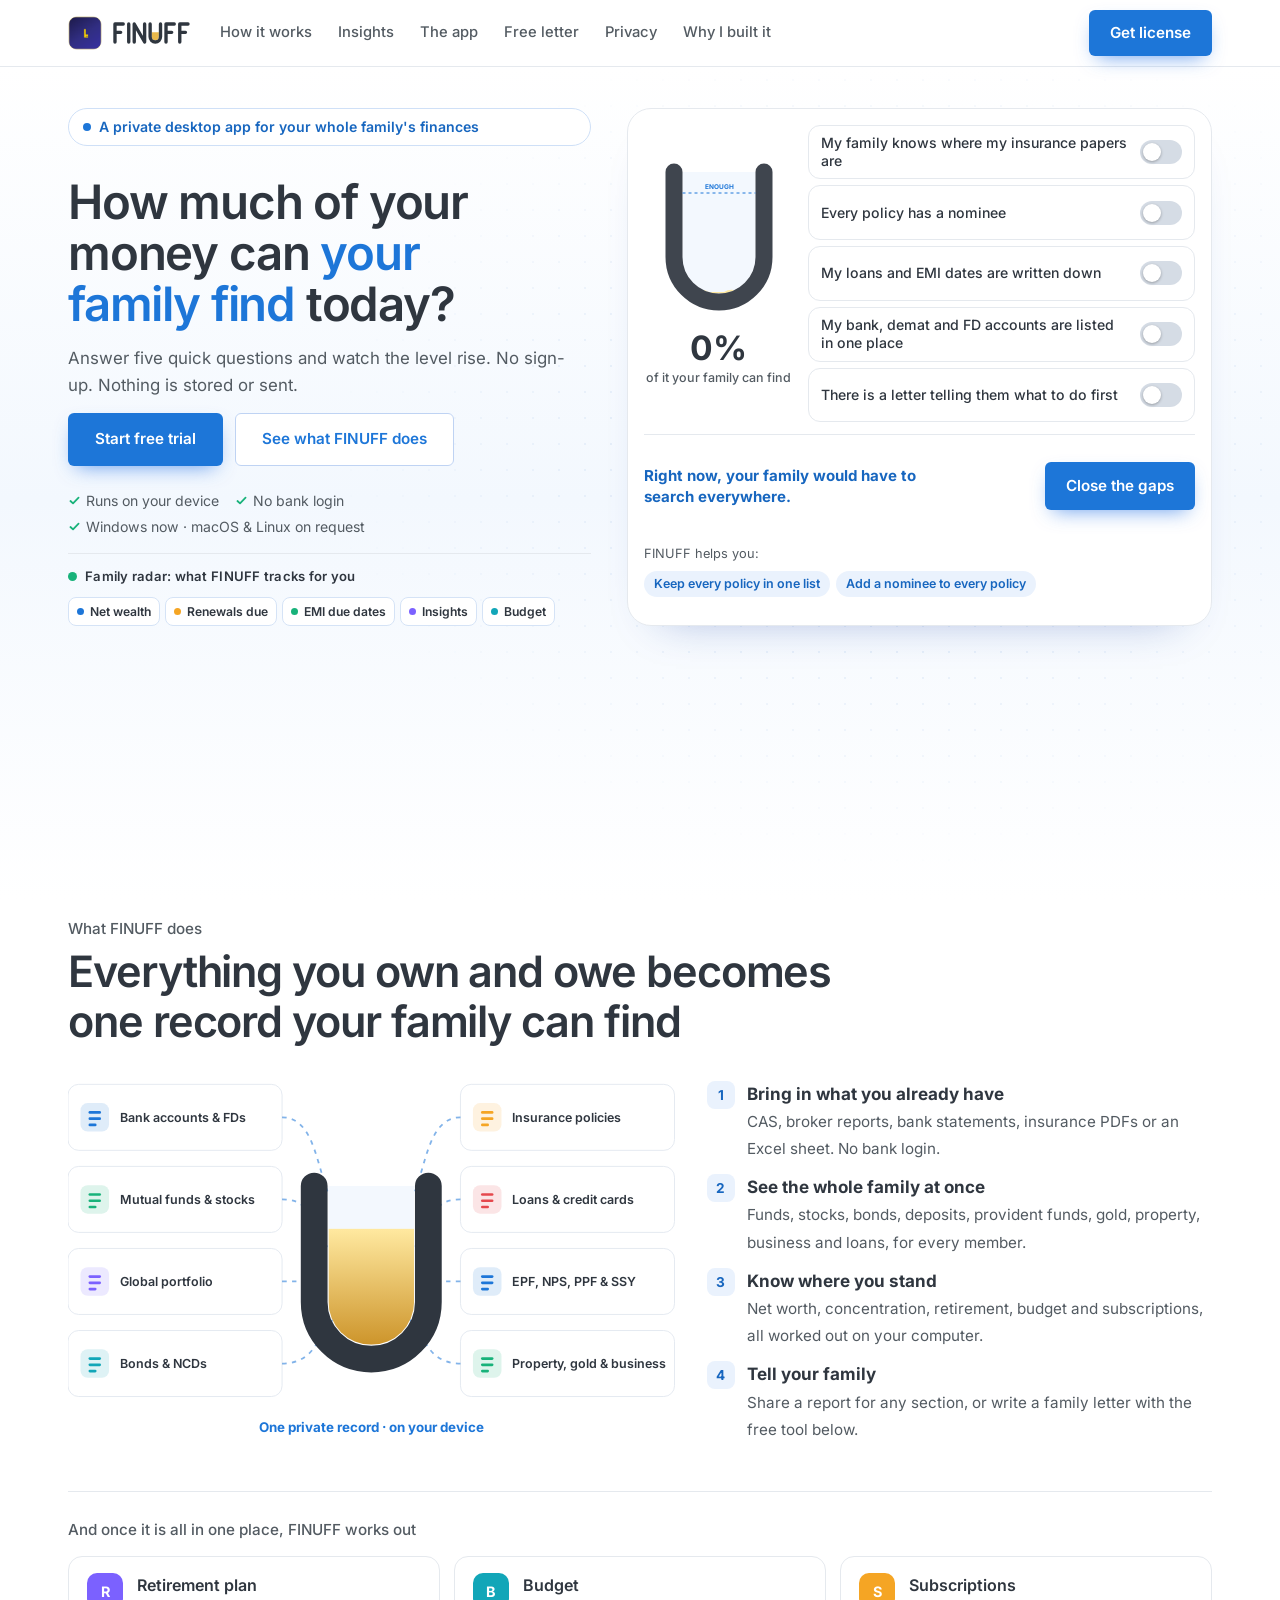
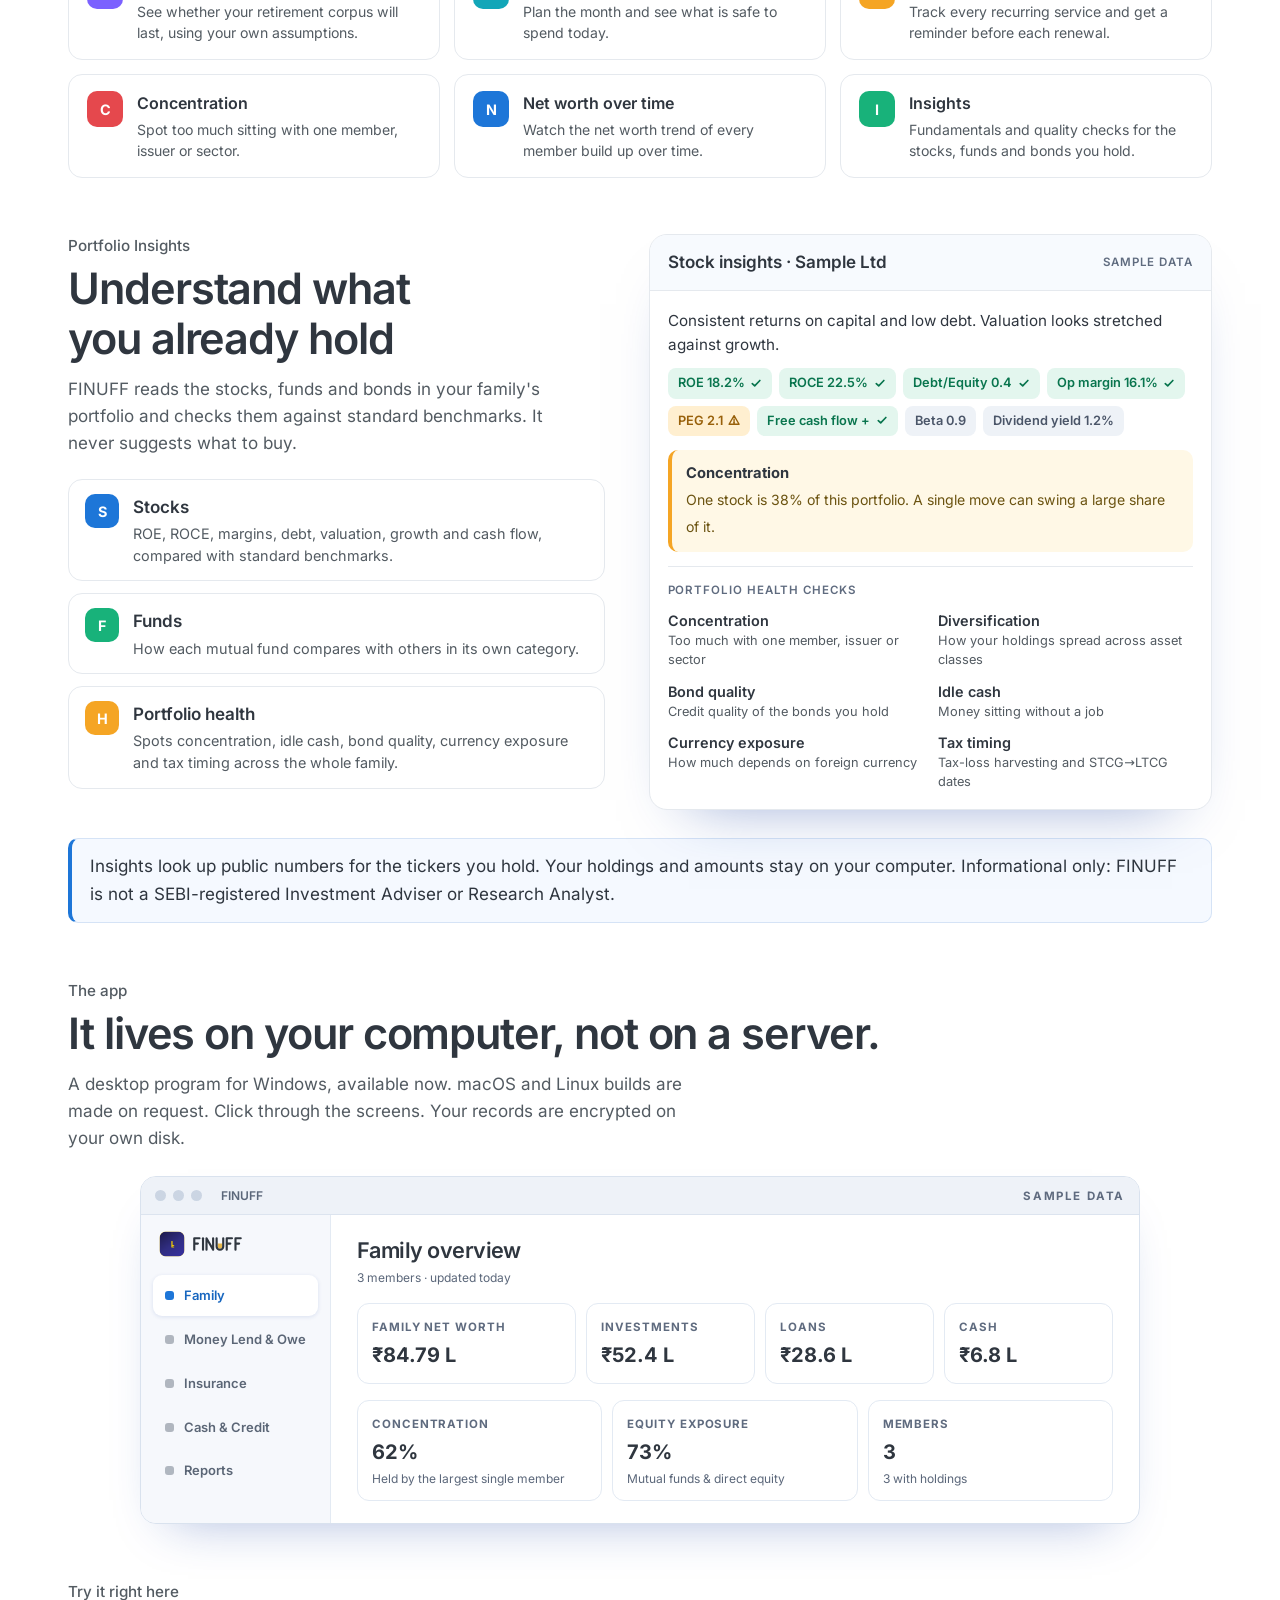
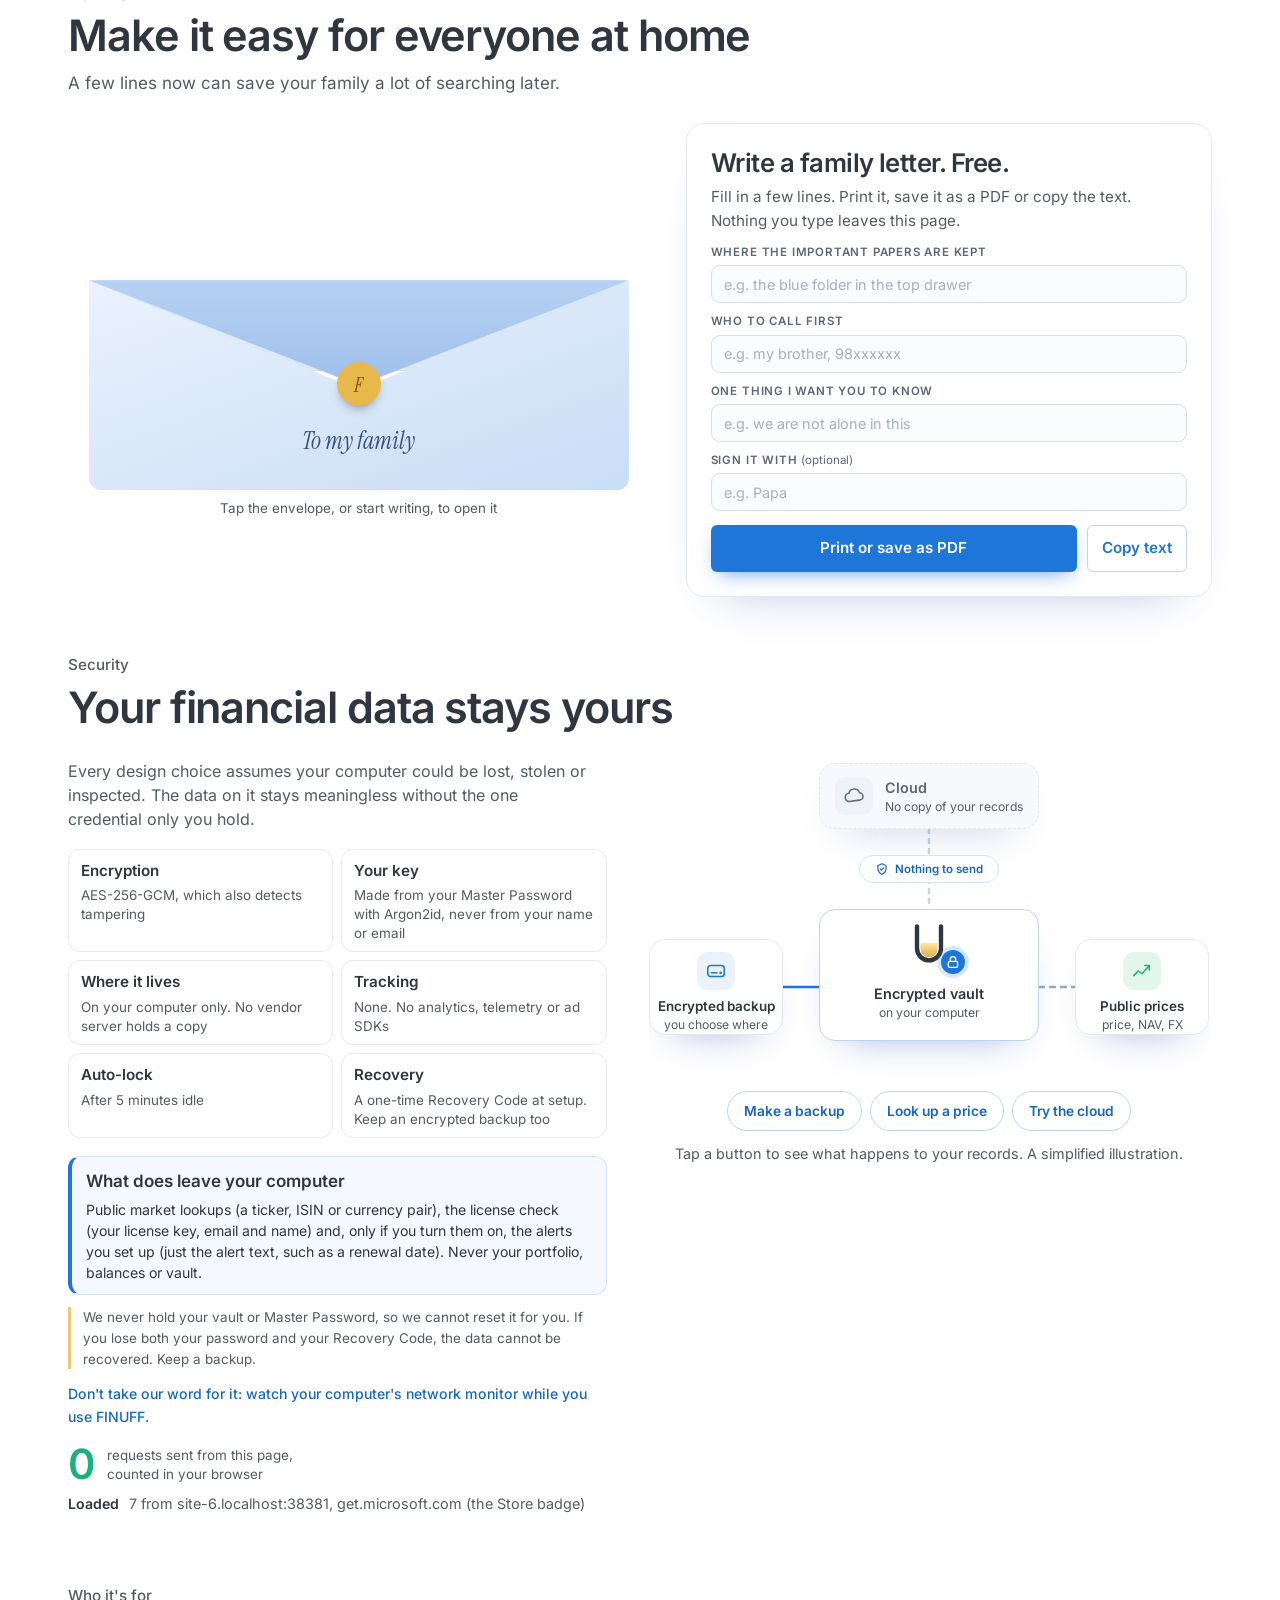
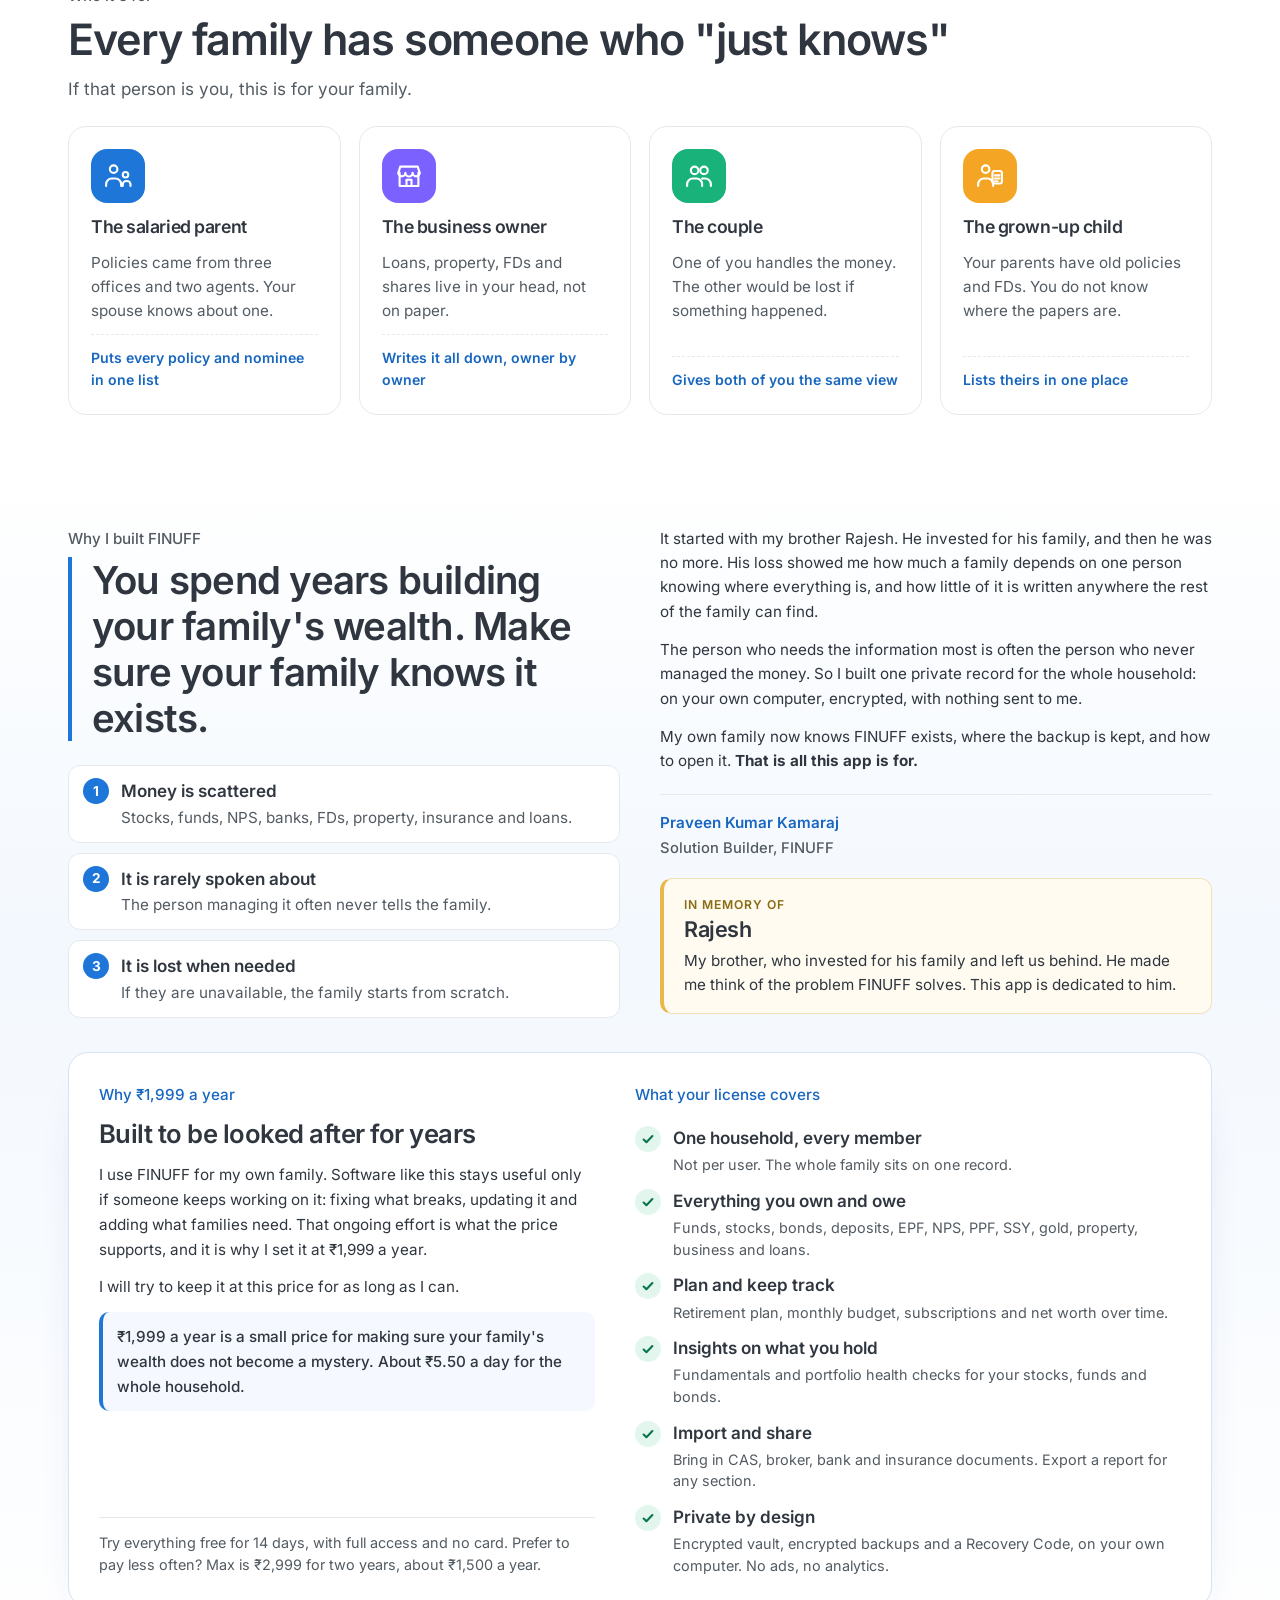
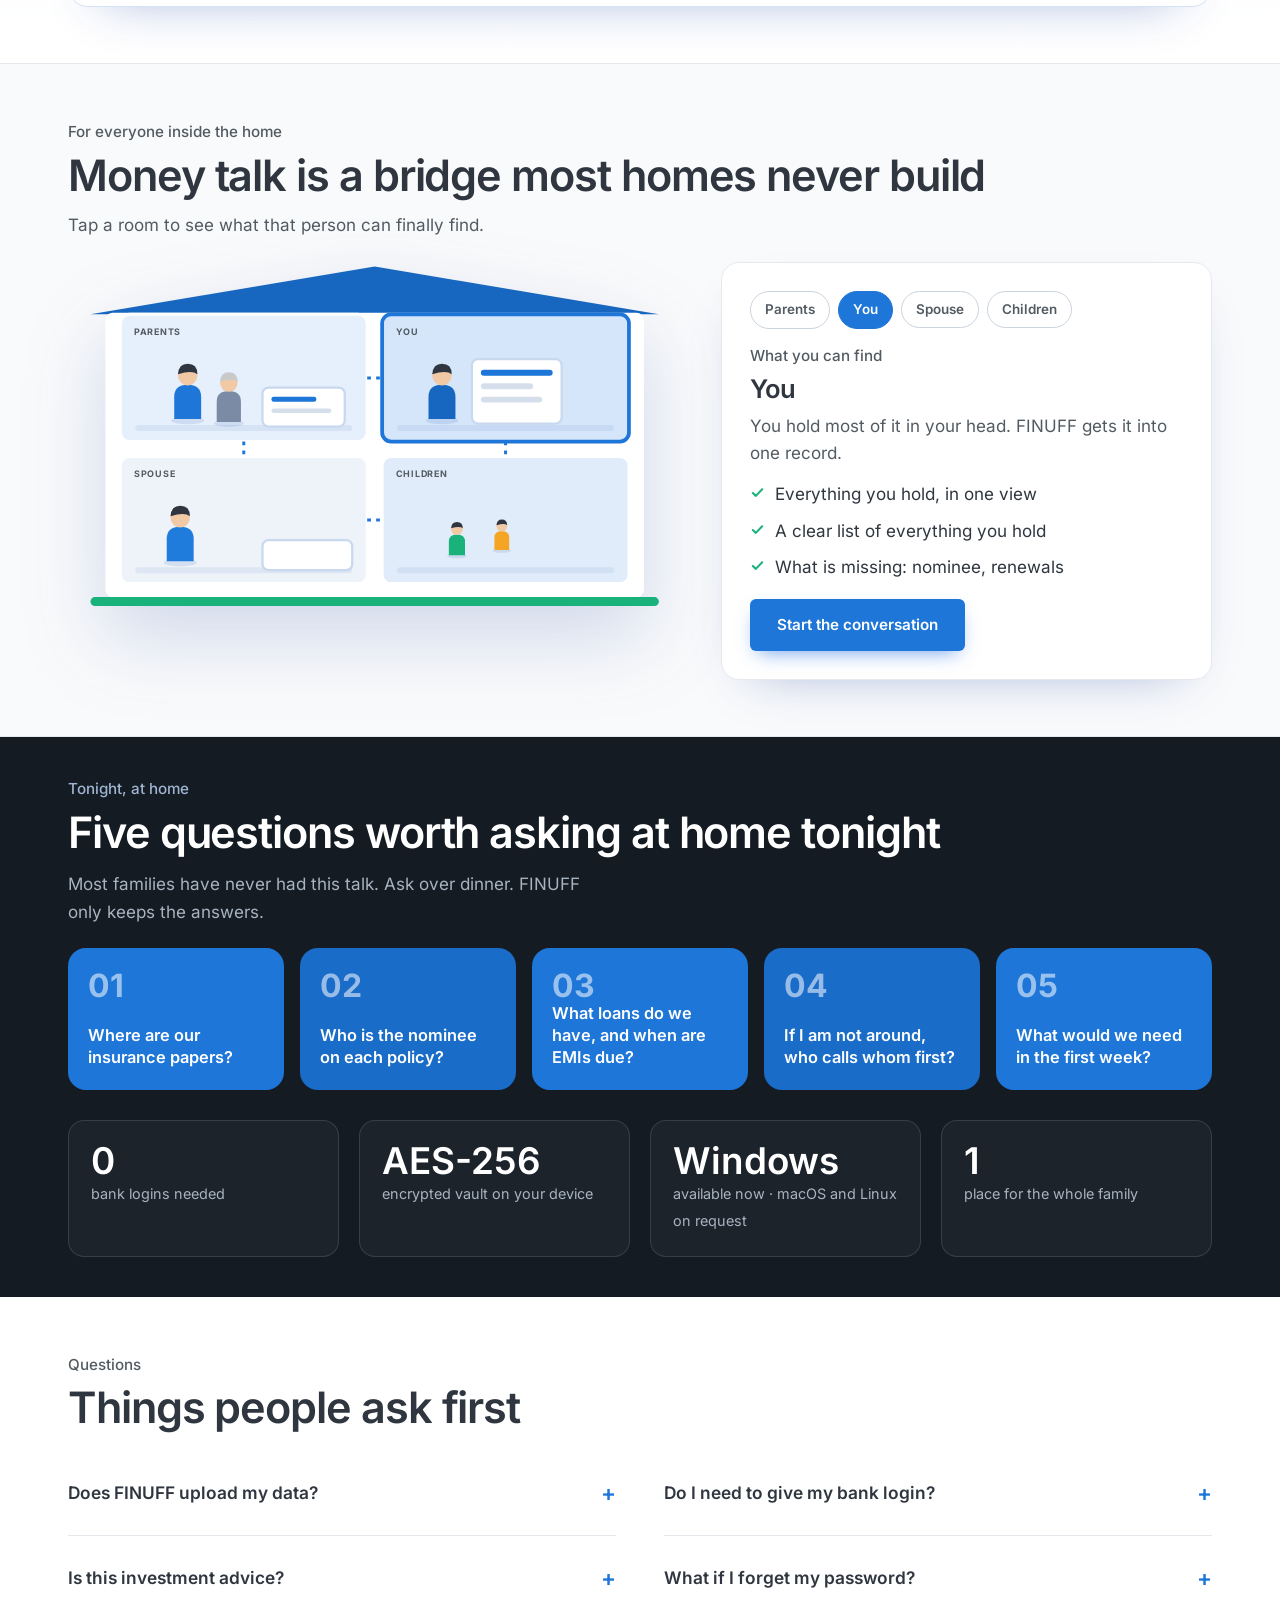
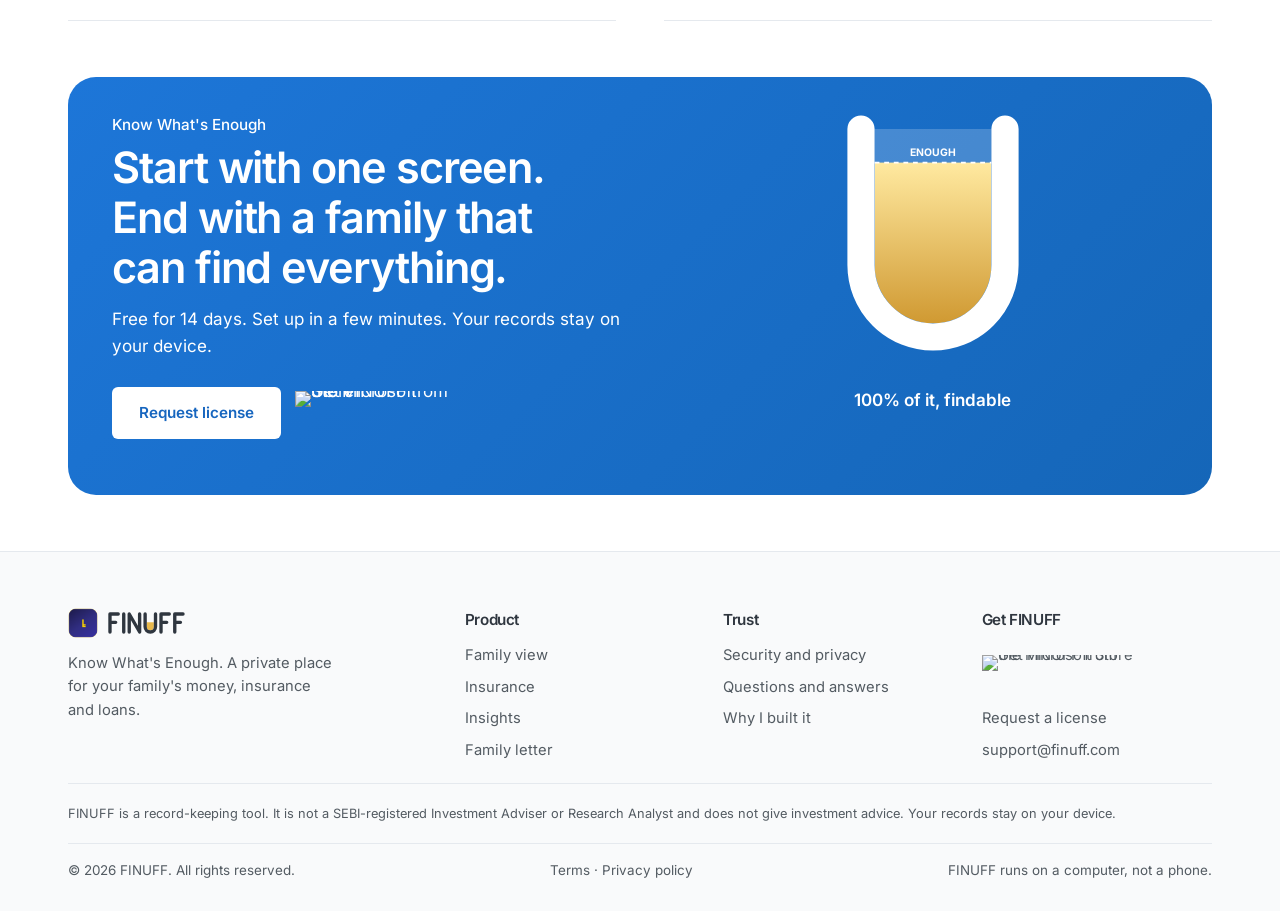
==== commit 066c2658: "site: Money Lend & Owe tab in the sample app; refreshed link-preview card - The Sample data app now " ====
--- a/index.html
+++ b/index.html
@@ -3,9 +3,9 @@
 <link rel="canonical" href="https://finuff.com/">
 <meta property="og:url" content="https://finuff.com/">
 <meta property="og:description" content="Mutual funds, stocks, bonds, bank accounts, insurance, EPF, NPS, PPF, SSY, gold, property, business ownership and loans — consolidated into one financial picture, privately stored on your device. ₹1,999/year for the entire household.">
-<meta property="og:image" content="https://finuff.com/assets/og-image.jpg">
+<meta property="og:image" content="https://finuff.com/assets/og-image-v2.jpg"><meta property="og:image:width" content="1200"><meta property="og:image:height" content="630"><meta property="og:image:alt" content="FINUFF: Know what's enough. A sample of the app showing money lent and owed.">
 <meta property="og:type" content="website">
-<meta name="twitter:card" content="summary_large_image">
+<meta name="twitter:card" content="summary_large_image"><meta name="twitter:image" content="https://finuff.com/assets/og-image-v2.jpg">
 <meta name="theme-color" content="#FFFFFF">
 <link rel="icon" href="assets/logo-96.png">
 <meta name="google-site-verification" content="PtIQGflrQ2eholAdQLUPJY7o91xxKASJNg6zFswvtJA" /><meta name="description" content="FINUFF is a private desktop app that keeps your family's money, insurance and loans in one encrypted place on your own computer, so your family can find everything when it matters."><link rel="stylesheet" href="fonts.css"><style>
@@ -654,10 +654,11 @@
 <div class="ibody"><p class="isum">Consistent returns on capital and low debt. Valuation looks stretched against growth.</p><div class="chips"><span class="mc g">ROE 18.2% <svg class="ck" viewBox="0 0 16 16" fill="none" stroke="currentColor" stroke-width="2.2" stroke-linecap="round" stroke-linejoin="round" aria-hidden="true"><path d="M3 8.6l3.2 3L13 4.6"/></svg></span><span class="mc g">ROCE 22.5% <svg class="ck" viewBox="0 0 16 16" fill="none" stroke="currentColor" stroke-width="2.2" stroke-linecap="round" stroke-linejoin="round" aria-hidden="true"><path d="M3 8.6l3.2 3L13 4.6"/></svg></span><span class="mc g">Debt/Equity 0.4 <svg class="ck" viewBox="0 0 16 16" fill="none" stroke="currentColor" stroke-width="2.2" stroke-linecap="round" stroke-linejoin="round" aria-hidden="true"><path d="M3 8.6l3.2 3L13 4.6"/></svg></span><span class="mc g">Op margin 16.1% <svg class="ck" viewBox="0 0 16 16" fill="none" stroke="currentColor" stroke-width="2.2" stroke-linecap="round" stroke-linejoin="round" aria-hidden="true"><path d="M3 8.6l3.2 3L13 4.6"/></svg></span><span class="mc a">PEG 2.1 <svg class="ck" viewBox="0 0 16 16" fill="none" stroke="currentColor" stroke-width="1.8" stroke-linecap="round" stroke-linejoin="round" aria-hidden="true"><path d="M8 2.2 14.6 13.5H1.4z"/><path d="M8 6.6v3.2"/><circle cx="8" cy="11.7" r=".5" fill="currentColor"/></svg></span><span class="mc g">Free cash flow + <svg class="ck" viewBox="0 0 16 16" fill="none" stroke="currentColor" stroke-width="2.2" stroke-linecap="round" stroke-linejoin="round" aria-hidden="true"><path d="M3 8.6l3.2 3L13 4.6"/></svg></span><span class="mc n">Beta 0.9</span><span class="mc n">Dividend yield 1.2%</span></div>
 <div class="iwarn"><b>Concentration</b><span>One stock is 38% of this portfolio. A single move can swing a large share of it.</span></div>
 <div class="hl"><span class="hk">Portfolio health checks</span><div><b>Concentration</b><span>Too much with one member, issuer or sector</span></div><div><b>Diversification</b><span>How your holdings spread across asset classes</span></div><div><b>Bond quality</b><span>Credit quality of the bonds you hold</span></div><div><b>Idle cash</b><span>Money sitting without a job</span></div><div><b>Currency exposure</b><span>How much depends on foreign currency</span></div><div><b>Tax timing</b><span>Tax-loss harvesting and STCG→LTCG dates</span></div></div></div></div></div><p class="inote">Insights look up public numbers for the tickers you hold. Your holdings and amounts stay on your computer. Informational only: FINUFF is not a SEBI-registered Investment Adviser or Research Analyst.</p></div></section><section class="sec" id="app" style="padding-bottom:20px"><div class="wrap"><div class="kick">The app</div><h2>It lives on your computer, not on a server.</h2><p style="color:var(--mut);max-width:640px;margin:12px 0 0">A desktop program for Windows, available now. macOS and Linux builds are made on request. Click through the screens. Your records are encrypted on your own disk.</p>
-<div class="aw"><div class="bar"><i></i><i></i><i></i><span>FINUFF</span><em>Sample data</em></div><div class="bd"><div class="sb"><div class="lg"><img src="assets/logo-96.png" alt=""><svg class="fw" viewBox="-10 -10 2520 720" role="img" aria-label="FINUFF" shape-rendering="geometricPrecision"><g fill="none" stroke-width="110" stroke-linecap="round" stroke-linejoin="round"><g transform="translate(0)"><path d="M55 645V55M55 55H325M55 329H241.40000000000003" stroke="var(--tx)"/></g><g transform="translate(450)"><path d="M55 55V645" stroke="var(--tx)"/></g><g transform="translate(630)"><path d="M55 645V55L395 645V55" stroke="var(--tx)"/></g><g transform="translate(1150)"><path d="M110 329V475A115 115 0 0 0 340 475V329Z" fill="var(--ind)"/><path d="M55 55V475A170 170 0 0 0 395 475V55" stroke="var(--tx)"/></g><g transform="translate(1670)"><path d="M55 645V55M55 55H325M55 329H241.40000000000003" stroke="var(--tx)"/></g><g transform="translate(2120)"><path d="M55 645V55M55 55H325M55 329H241.40000000000003" stroke="var(--tx)"/></g></g></svg></div><button class="on" data-p="0"><u></u>Family</button><button data-p="1"><u></u>Insurance</button><button data-p="2"><u></u>Cash &amp; Credit</button><button data-p="3"><u></u>Reports</button></div>
+<div class="aw"><div class="bar"><i></i><i></i><i></i><span>FINUFF</span><em>Sample data</em></div><div class="bd"><div class="sb"><div class="lg"><img src="assets/logo-96.png" alt=""><svg class="fw" viewBox="-10 -10 2520 720" role="img" aria-label="FINUFF" shape-rendering="geometricPrecision"><g fill="none" stroke-width="110" stroke-linecap="round" stroke-linejoin="round"><g transform="translate(0)"><path d="M55 645V55M55 55H325M55 329H241.40000000000003" stroke="var(--tx)"/></g><g transform="translate(450)"><path d="M55 55V645" stroke="var(--tx)"/></g><g transform="translate(630)"><path d="M55 645V55L395 645V55" stroke="var(--tx)"/></g><g transform="translate(1150)"><path d="M110 329V475A115 115 0 0 0 340 475V329Z" fill="var(--ind)"/><path d="M55 55V475A170 170 0 0 0 395 475V55" stroke="var(--tx)"/></g><g transform="translate(1670)"><path d="M55 645V55M55 55H325M55 329H241.40000000000003" stroke="var(--tx)"/></g><g transform="translate(2120)"><path d="M55 645V55M55 55H325M55 329H241.40000000000003" stroke="var(--tx)"/></g></g></svg></div><button class="on" data-p="0"><u></u>Family</button><button data-p="1"><u></u>Money Lend &amp; Owe</button><button data-p="2"><u></u>Insurance</button><button data-p="3"><u></u>Cash &amp; Credit</button><button data-p="4"><u></u>Reports</button></div>
 <div class="mn">
 <div class="pn on"><h4>Family overview</h4><div class="sm">3 members · updated today</div><div class="kp"><div><small>Family net worth</small><b>₹84.79 L</b></div><div><small>Investments</small><b>₹52.4 L</b></div><div><small>Loans</small><b>₹28.6 L</b></div><div><small>Cash</small><b>₹6.8 L</b></div></div>
 <div class="kp" style="grid-template-columns:repeat(3,1fr)"><div><small>Concentration</small><b>62%</b><span class="sm">Held by the largest single member</span></div><div><small>Equity exposure</small><b>73%</b><span class="sm">Mutual funds &amp; direct equity</span></div><div><small>Members</small><b>3</b><span class="sm">3 with holdings</span></div></div></div>
+<div class="pn"><h4>Money Lend &amp; Owe</h4><div class="sm">Informal loans with friends and relatives</div><div class="kp" style="grid-template-columns:repeat(3,1fr)"><div><small>Money I lend</small><b>₹2.5 L</b></div><div><small>Received back</small><b>₹40,000</b></div><div><small>Money I owe</small><b>₹1.2 L</b></div></div><div class="box" style="margin-top:16px"><div class="r"><b>Rahul Sharma<small>Friend · Lent · interest-free · due 15 Dec 2026</small></b><span>₹ 1,00,000</span><span class="tg" style="background:#DDF6EC;color:#09754E">₹40,000 back</span></div><div class="r"><b>Meera<small>Cousin · Lent · 12% a year · due 30 Jun 2027</small></b><span>₹ 1,50,000</span><span class="tg" style="background:#EAF2FD;color:#1766BF">Pending</span></div><div class="r"><b>Uncle Suresh<small>Relative · Owed · interest-free · repay by 10 Mar 2027</small></b><span>₹ 1,20,000</span><span class="tg" style="background:#FFEFD0;color:#98600A">To repay</span></div></div></div>
 <div class="pn"><h4>Insurance</h4><div class="sm">Coverage, renewals and premiums</div><div class="al"><b>!</b><span><b>1 Missing Nominee.</b> Add nominees to ensure smooth claims.</span></div>
 <div class="box"><div class="r"><b>Term life<small>Nominee: spouse</small></b><span class="tg" style="background:#DDF6EC;color:#09754E">Nominee <svg class="ck" viewBox="0 0 16 16" fill="none" stroke="currentColor" stroke-width="2.2" stroke-linecap="round" stroke-linejoin="round" aria-hidden="true"><path d="M3 8.6l3.2 3L13 4.6"/></svg></span></div><div class="r"><b>Health floater<small>Family floater</small></b><span class="tg" style="background:#EAF2FD;color:#1766BF">Renews in 40 days</span></div><div class="r"><b>Motor<small>Own damage + third party</small></b><span class="tg" style="background:#FFEFD0;color:#98600A">Renews in 12 days</span></div><div class="r"><b>Old policy<small>No nominee on record</small></b><span class="tg" style="background:#FFE0DC;color:#B3382D">Missing Nominee</span></div></div></div>
 <div class="pn"><h4>Cash &amp; Credit</h4><div class="sm">Accounts, deposits, loans and cards</div><div class="box" style="margin-top:16px"><div class="r"><b>Home loan<small>EMI due on the 5th</small></b><span>₹ 24,500</span></div><div class="r"><b>Car loan<small>EMI due on the 12th</small></b><span>₹ 11,200</span></div><div class="r"><b>Fixed deposit<small>Matures 12 Mar 2027</small></b><span class="tg" style="background:#DDF6EC;color:#09754E">Active</span></div><div class="r"><b>Savings accounts<small>2 accounts</small></b><span>₹ 6.8 L</span></div><div class="r"><b>Credit card<small>Outstanding balance</small></b><span>₹ 18,400</span></div></div></div>
@@ -707,7 +708,7 @@
 <details><summary>Is this investment advice?</summary><p>No. FINUFF is a record-keeping tool. It is not a SEBI-registered Investment Adviser or Research Analyst.</p></details>
 <details><summary>What if I forget my password?</summary><p>Your data is encrypted with your password. At setup, FINUFF also gives you a one-time Recovery Code. Keep both where your family can find them.</p></details></div></div></section>
 <section class="sec" style="padding-top:0"><div class="wrap"><div class="cta2"><div style="padding-bottom:56px"><div class="kick" style="color:#fff">Know What's Enough</div><h2>Start with one screen. End with a family that can find everything.</h2><p style="margin:14px 0 26px">Free for 14 days. Set up in a few minutes. Your records stay on your device.</p><div class="ctab"><a href="#" class="btn w" data-lic>Request license</a><a class="msb" href="https://get.microsoft.com/installer/download/9NGMX7VC3BJR?referrer=appbadge" rel="noopener"><img src="https://get.microsoft.com/images/en-us%20dark.svg" alt="Get FINUFF from the Microsoft Store" width="160" height="44" loading="lazy"></a></div></div><div style="position:relative"><div style="padding-bottom:30px"><svg viewBox="0 0 300 330" style="max-width:240px;display:block;margin:0 auto"><defs><clipPath id="uc"><path d="M77 20 V190 A73 73 0 0 0 223 190 V20Z"/></clipPath><linearGradient id="lcg" x1="0" y1="0" x2="0" y2="1"><stop offset="0" stop-color="#FFE9A0"/><stop offset="1" stop-color="#C98E22"/></linearGradient></defs><path d="M77 20 V190 A73 73 0 0 0 223 190 V20Z" fill="rgba(255,255,255,.2)"/><g clip-path="url(#uc)"><rect x="60" y="62" width="180" height="230" fill="url(#lcg)"/></g><path d="M60 20 V190 A90 90 0 0 0 240 190 V20" fill="none" stroke="#fff" stroke-width="34" stroke-linecap="round"/><line x1="77" x2="223" y1="62" y2="62" stroke="#fff" stroke-width="2" stroke-dasharray="6 6"/><text x="150" y="54" text-anchor="middle" font-family="Inter" font-weight="700" font-size="13" fill="#fff">ENOUGH</text></svg><p style="text-align:center;color:#fff;font-weight:600;margin:10px 0 0">100% of it, findable</p></div></div></div></div></section>
-<footer><div class="wrap"><div class="cols"><div><div style="display:flex;gap:10px;align-items:center"><img src="assets/logo-96.png" width="30" height="30" style="border-radius:8px" alt=""><svg class="fw" viewBox="-10 -10 2520 720" role="img" aria-label="FINUFF" shape-rendering="geometricPrecision"><g fill="none" stroke-width="110" stroke-linecap="round" stroke-linejoin="round"><g transform="translate(0)"><path d="M55 645V55M55 55H325M55 329H241.40000000000003" stroke="#2F363F"/></g><g transform="translate(450)"><path d="M55 55V645" stroke="#2F363F"/></g><g transform="translate(630)"><path d="M55 645V55L395 645V55" stroke="#2F363F"/></g><g transform="translate(1150)"><path d="M110 329V475A115 115 0 0 0 340 475V329Z" fill="var(--ind)"/><path d="M55 55V475A170 170 0 0 0 395 475V55" stroke="#2F363F"/></g><g transform="translate(1670)"><path d="M55 645V55M55 55H325M55 329H241.40000000000003" stroke="#2F363F"/></g><g transform="translate(2120)"><path d="M55 645V55M55 55H325M55 329H241.40000000000003" stroke="#2F363F"/></g></g></svg></div><p style="margin-top:14px;max-width:280px">Know What's Enough. A private place for your family's money, insurance and loans.</p></div><div><h4>Product</h4><ul><li><a href="#app" data-tab="0">Family view</a></li><li><a href="#app" data-tab="1">Insurance</a></li><li><a href="#insights">Insights</a></li><li><a href="#letterwrap">Family letter</a></li></ul></div><div><h4>Trust</h4><ul><li><a href="#priv">Security and privacy</a></li><li><a href="#faq">Questions and answers</a></li><li><a href="#why">Why I built it</a></li></ul></div><div><h4>Get FINUFF</h4><ul><li class="msli"><a class="msb" href="https://get.microsoft.com/installer/download/9NGMX7VC3BJR?referrer=appbadge" rel="noopener"><img src="https://get.microsoft.com/images/en-us%20dark.svg" alt="Get FINUFF from the Microsoft Store" width="160" height="44" loading="lazy"></a></li><li><a href="#" data-lic>Request a license</a></li><li><a href="mailto:support@finuff.com">support@finuff.com</a></li></ul></div></div><p class="disc">FINUFF is a record-keeping tool. It is not a SEBI-registered Investment Adviser or Research Analyst and does not give investment advice. Your records stay on your device.</p><div class="legal"><span>© 2026 FINUFF. All rights reserved.</span><span><a href="/terms">Terms</a> · <a href="/privacy">Privacy policy</a></span><span>FINUFF runs on a computer, not a phone.</span></div></div></footer>
+<footer><div class="wrap"><div class="cols"><div><div style="display:flex;gap:10px;align-items:center"><img src="assets/logo-96.png" width="30" height="30" style="border-radius:8px" alt=""><svg class="fw" viewBox="-10 -10 2520 720" role="img" aria-label="FINUFF" shape-rendering="geometricPrecision"><g fill="none" stroke-width="110" stroke-linecap="round" stroke-linejoin="round"><g transform="translate(0)"><path d="M55 645V55M55 55H325M55 329H241.40000000000003" stroke="#2F363F"/></g><g transform="translate(450)"><path d="M55 55V645" stroke="#2F363F"/></g><g transform="translate(630)"><path d="M55 645V55L395 645V55" stroke="#2F363F"/></g><g transform="translate(1150)"><path d="M110 329V475A115 115 0 0 0 340 475V329Z" fill="var(--ind)"/><path d="M55 55V475A170 170 0 0 0 395 475V55" stroke="#2F363F"/></g><g transform="translate(1670)"><path d="M55 645V55M55 55H325M55 329H241.40000000000003" stroke="#2F363F"/></g><g transform="translate(2120)"><path d="M55 645V55M55 55H325M55 329H241.40000000000003" stroke="#2F363F"/></g></g></svg></div><p style="margin-top:14px;max-width:280px">Know What's Enough. A private place for your family's money, insurance and loans.</p></div><div><h4>Product</h4><ul><li><a href="#app" data-tab="0">Family view</a></li><li><a href="#app" data-tab="2">Insurance</a></li><li><a href="#insights">Insights</a></li><li><a href="#letterwrap">Family letter</a></li></ul></div><div><h4>Trust</h4><ul><li><a href="#priv">Security and privacy</a></li><li><a href="#faq">Questions and answers</a></li><li><a href="#why">Why I built it</a></li></ul></div><div><h4>Get FINUFF</h4><ul><li class="msli"><a class="msb" href="https://get.microsoft.com/installer/download/9NGMX7VC3BJR?referrer=appbadge" rel="noopener"><img src="https://get.microsoft.com/images/en-us%20dark.svg" alt="Get FINUFF from the Microsoft Store" width="160" height="44" loading="lazy"></a></li><li><a href="#" data-lic>Request a license</a></li><li><a href="mailto:support@finuff.com">support@finuff.com</a></li></ul></div></div><p class="disc">FINUFF is a record-keeping tool. It is not a SEBI-registered Investment Adviser or Research Analyst and does not give investment advice. Your records stay on your device.</p><div class="legal"><span>© 2026 FINUFF. All rights reserved.</span><span><a href="/terms">Terms</a> · <a href="/privacy">Privacy policy</a></span><span>FINUFF runs on a computer, not a phone.</span></div></div></footer>
 <div class="mo" id="mo" role="dialog" aria-modal="true" aria-label="Request your license"><div class="md"><div class="l"><svg class="lg" viewBox="0 0 240 240" aria-hidden="true"><g fill="none" stroke="#E8B84B" stroke-width="1"><circle cx="170" cy="70" r="30" opacity=".35"/><circle cx="170" cy="70" r="55" opacity=".24"/><circle cx="170" cy="70" r="82" opacity=".16"/><circle cx="170" cy="70" r="112" opacity=".1"/></g><g fill="#E8B84B"><circle cx="170" cy="70" r="4" opacity=".7"/><circle cx="225" cy="70" r="2.5" opacity=".5"/><circle cx="115" cy="70" r="2" opacity=".4"/><circle cx="170" cy="125" r="2.5" opacity=".45"/></g></svg><div class="uw"><svg class="wm" viewBox="-10 -10 2520 720" role="img" aria-label="FINUFF" shape-rendering="geometricPrecision"><defs><clipPath id="ucl"><path d="M1260 55V475A115 115 0 0 0 1490 475V55Z"/></clipPath><clipPath id="wcl"><rect id="wfl" x="-20" y="0" width="2560" height="760" style="transform:translateY(760px);transition:transform .6s cubic-bezier(.2,.8,.2,1)"/></clipPath><linearGradient id="ugg" x1="0" y1="0" x2="0" y2="1"><stop offset="0" stop-color="#7BEAB8"/><stop offset="1" stop-color="#18A872"/></linearGradient><linearGradient id="ulg" x1="0" y1="0" x2="0" y2="1"><stop offset="0" stop-color="#FFE9A0"/><stop offset="1" stop-color="#C98E22"/></linearGradient></defs><g class="wb" fill="none" stroke-width="110" stroke-linecap="round" stroke-linejoin="round"><path d="M55 645V55M55 55H325M55 329H241.4"/><path d="M505 55V645"/><path d="M685 645V55L1025 645V55"/><path d="M1205 55V475A170 170 0 0 0 1545 475V55"/><path d="M1725 645V55M1725 55H1995M1725 329H1911.4"/><path d="M2175 645V55M2175 55H2445M2175 329H2361.4"/></g><g class="wg" clip-path="url(#wcl)" fill="none" stroke="#E8B84B" stroke-width="110" stroke-linecap="round" stroke-linejoin="round"><path d="M55 645V55M55 55H325M55 329H241.4"/><path d="M505 55V645"/><path d="M685 645V55L1025 645V55"/><path d="M1205 55V475A170 170 0 0 0 1545 475V55"/><path d="M1725 645V55M1725 55H1995M1725 329H1911.4"/><path d="M2175 645V55M2175 55H2445M2175 329H2361.4"/></g><g class="wu" clip-path="url(#ucl)"><rect id="ufl" x="1200" y="0" width="350" height="700" fill="url(#ulg)" style="transform:translateY(600px);transition:transform .6s cubic-bezier(.2,.8,.2,1)"/></g></svg><span class="wcap" id="wcap">&#10003; Good to send</span></div><h3>More value. More privacy.</h3><ul class="gl"><li><span><b>One household. One vault.</b><br>No per-user fees.</span></li><li><span><b>Your data stays yours.</b><br>Your financial records never reach our servers.</span></li><li><span><b>Real support, human replies.</b><br>Get a response within 24–48 hours.</span></li></ul>
 <div class="pbx"><b id="pa">Free</b><span id="pt">14 days · full access, no card needed</span></div>
 <p class="ln">No payment is collected on this page. Enjoy your free trial, with paid plans activated only after your request has been verified and confirmed by email.</p>
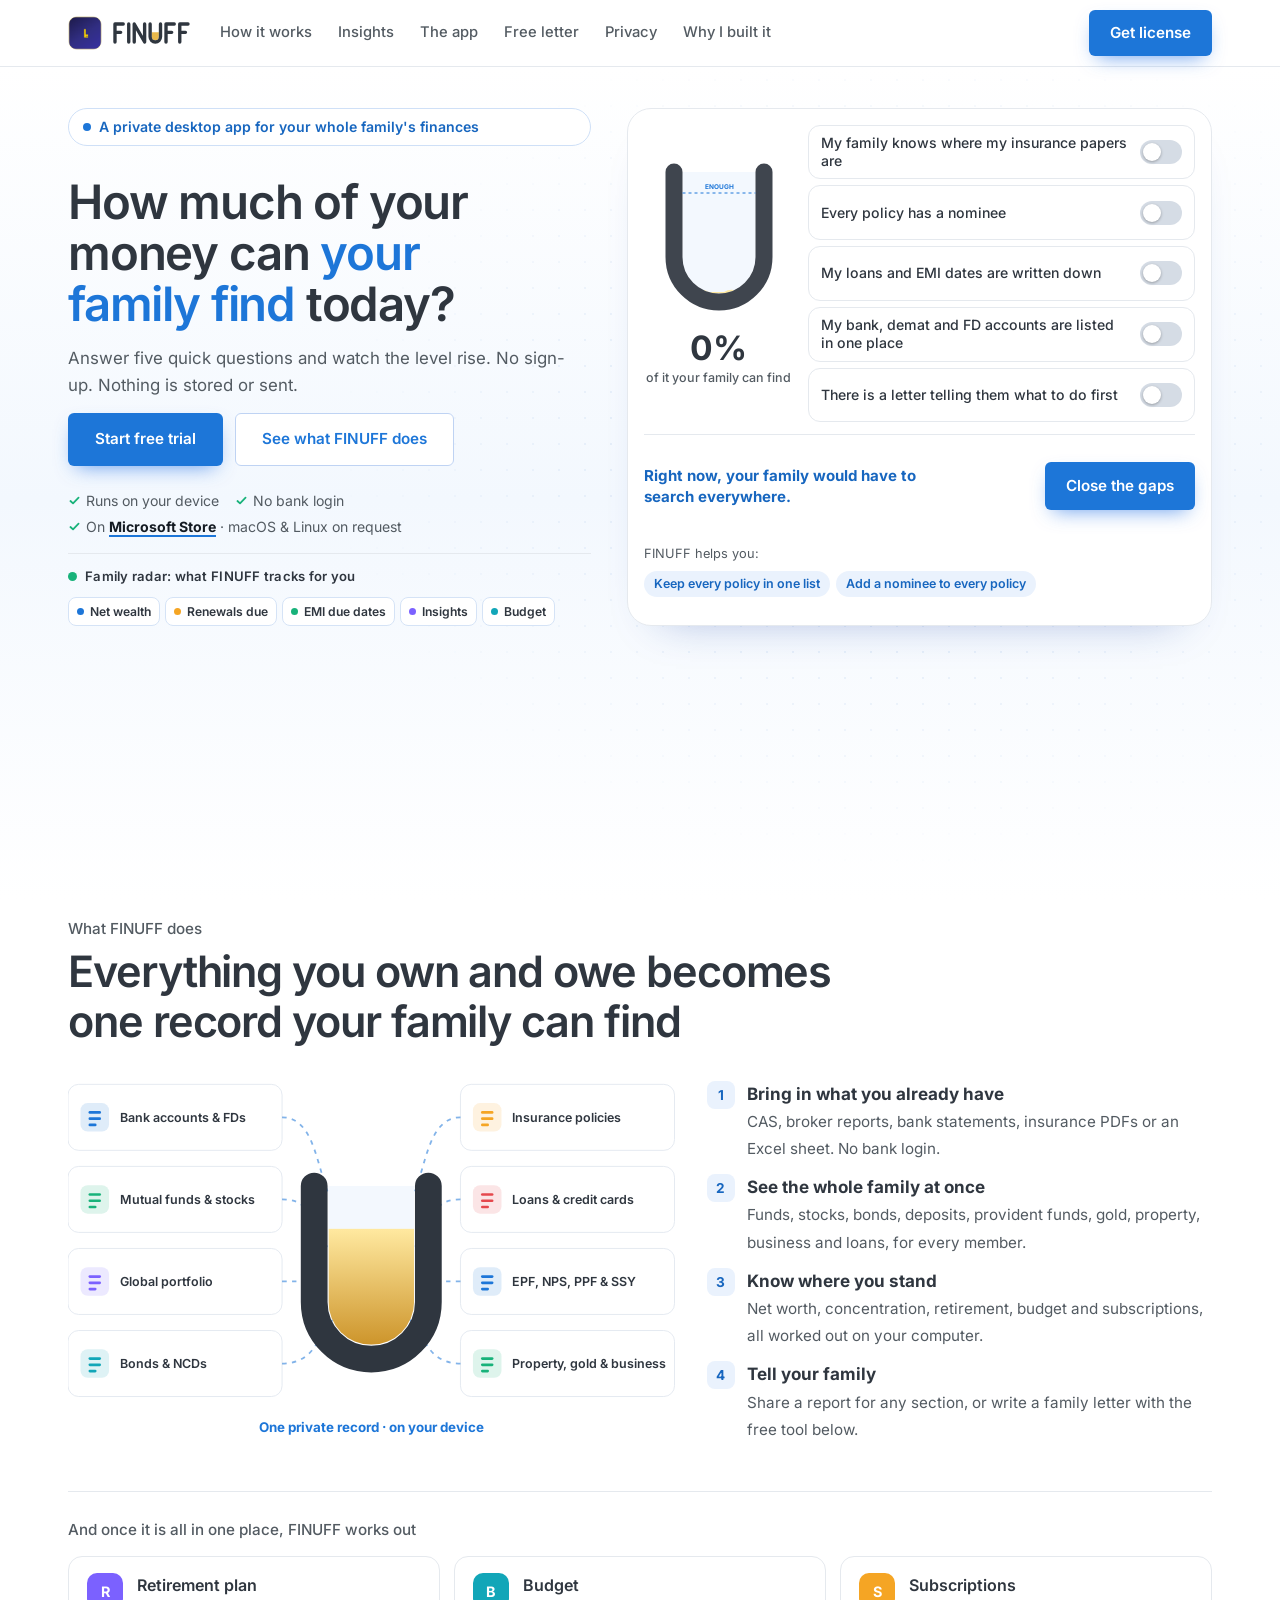
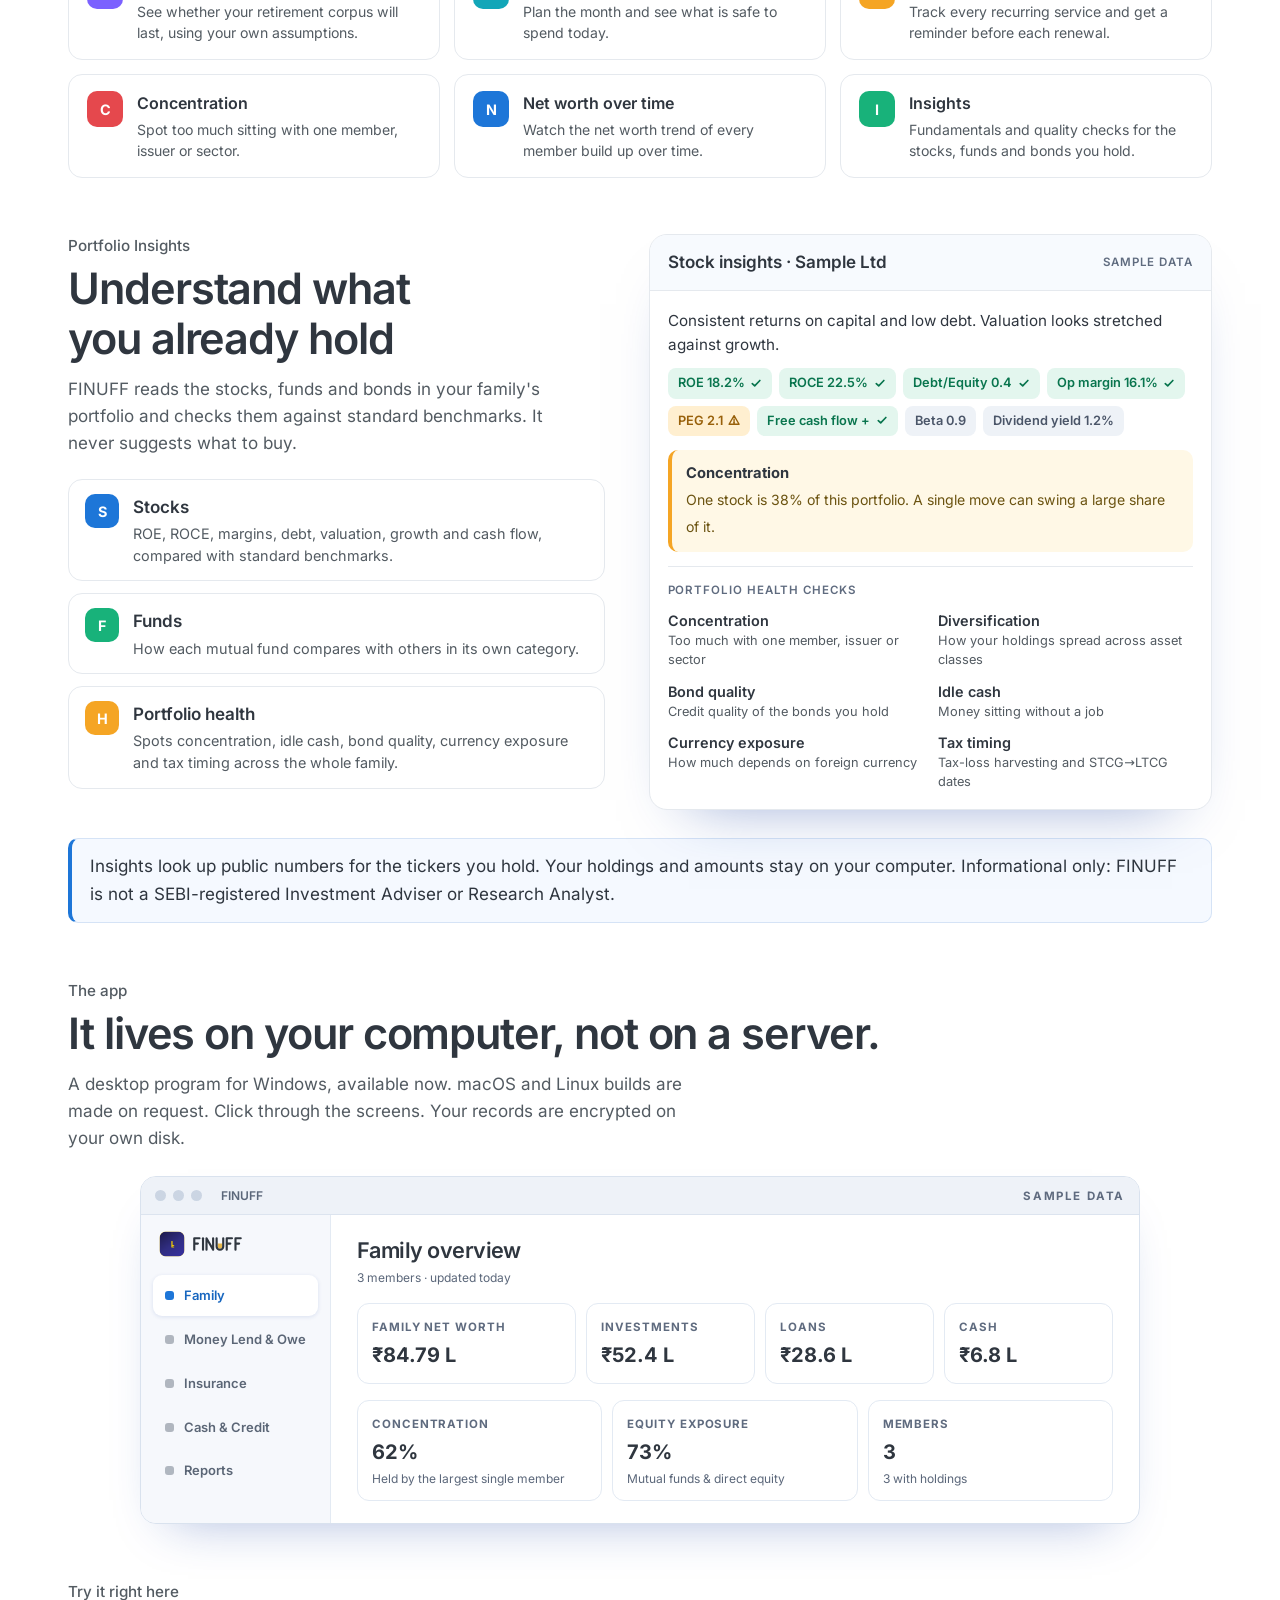
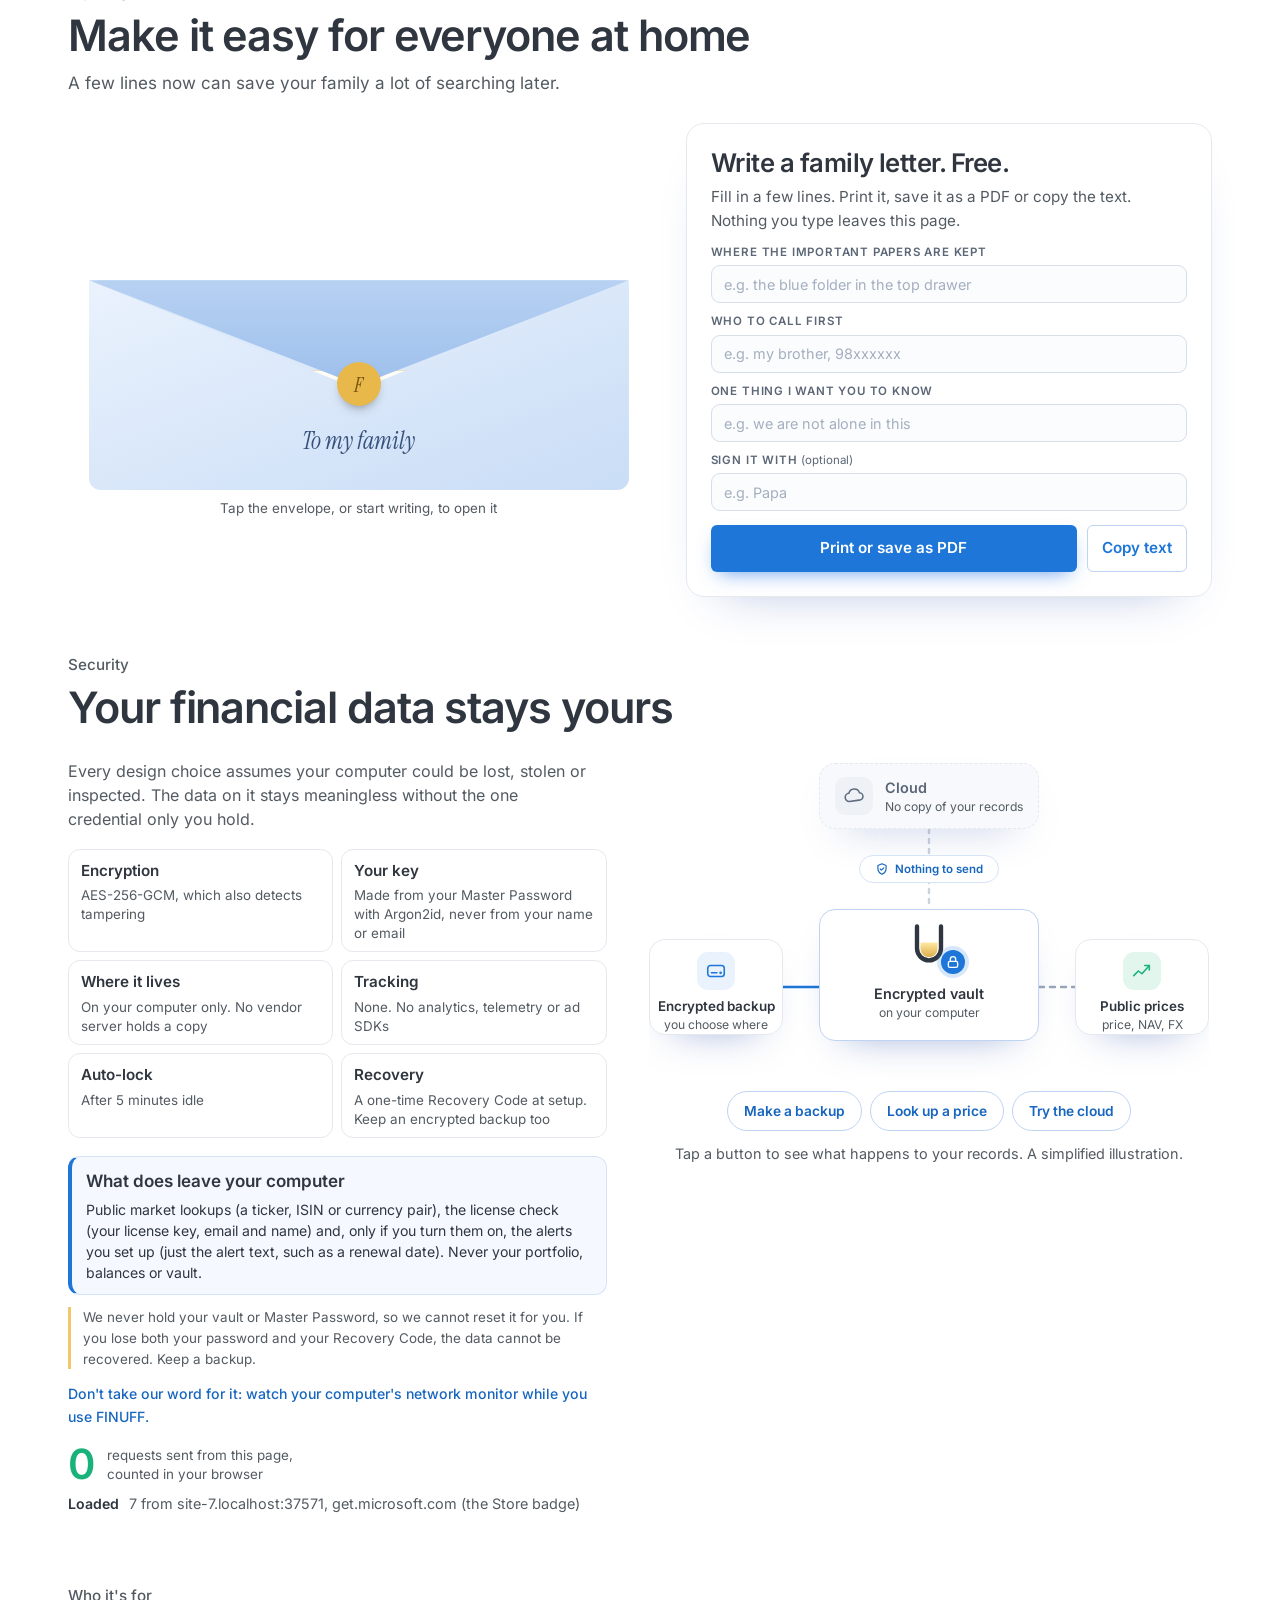
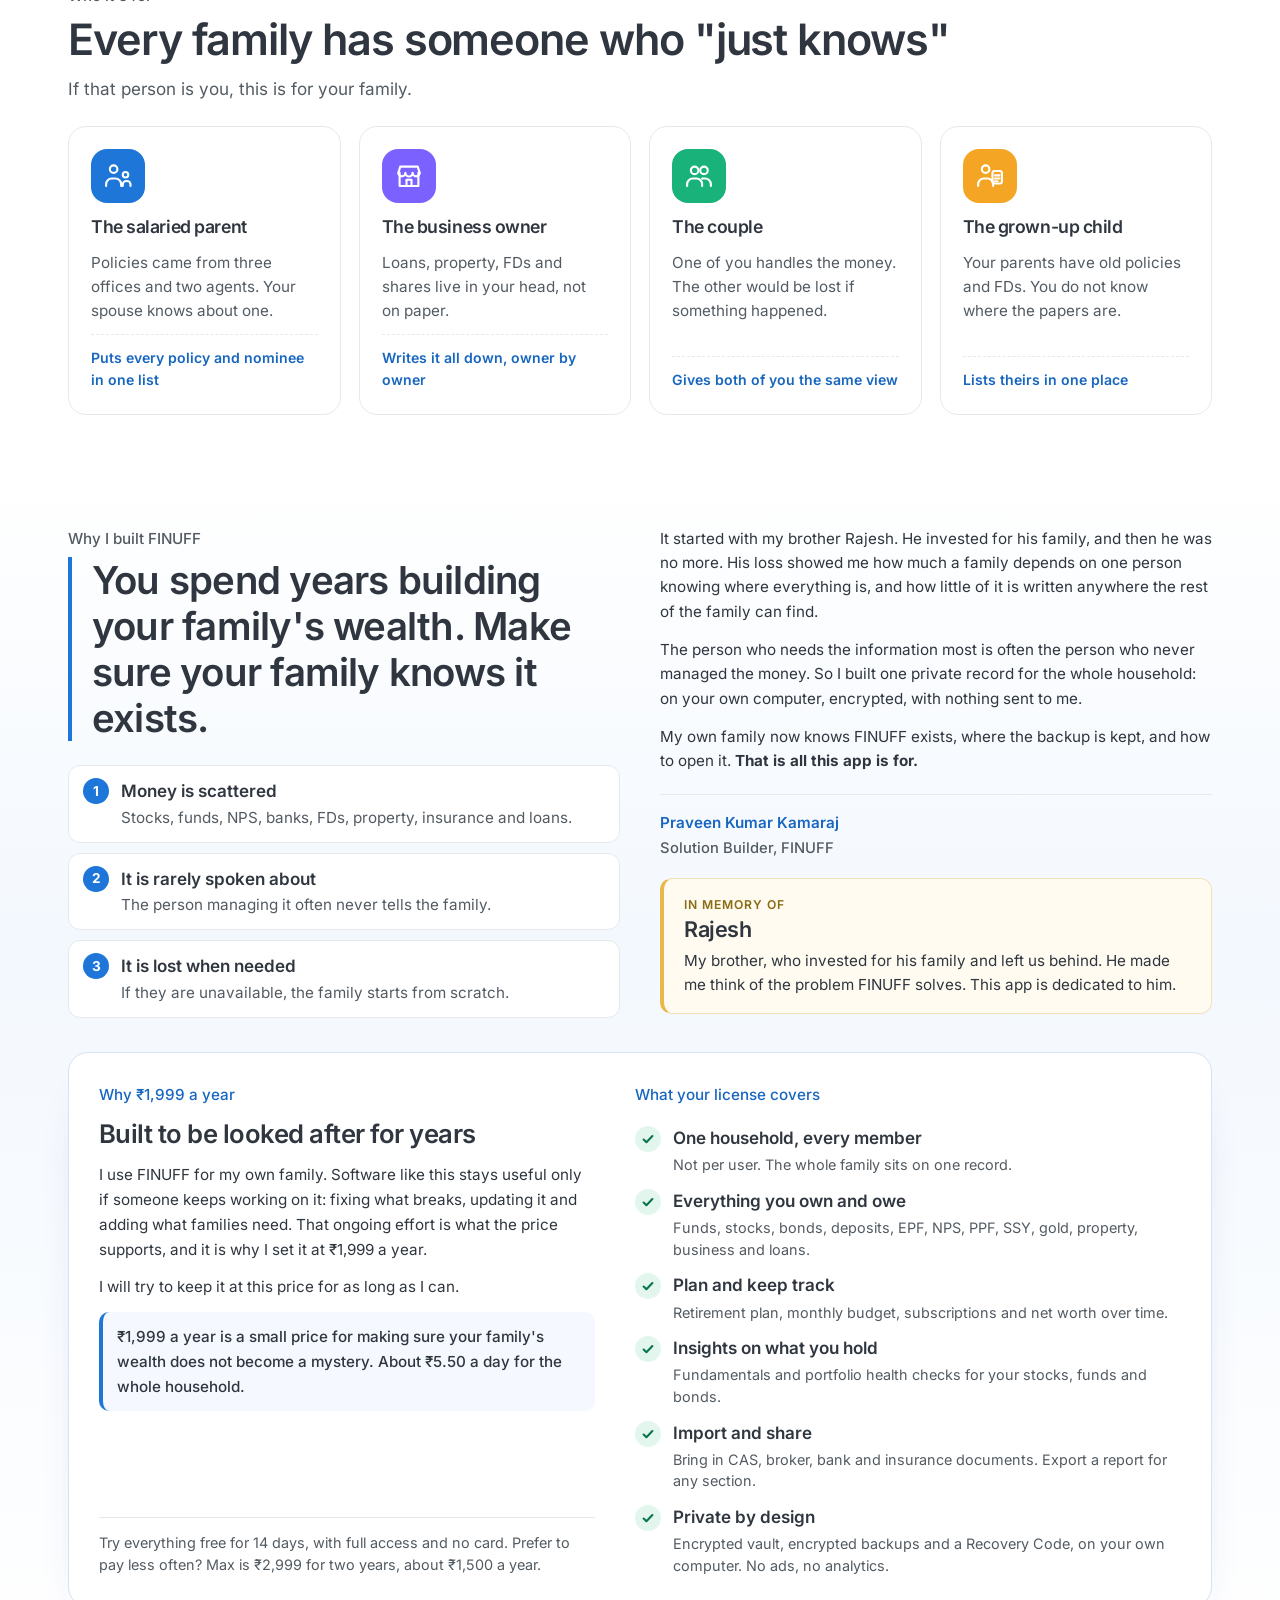
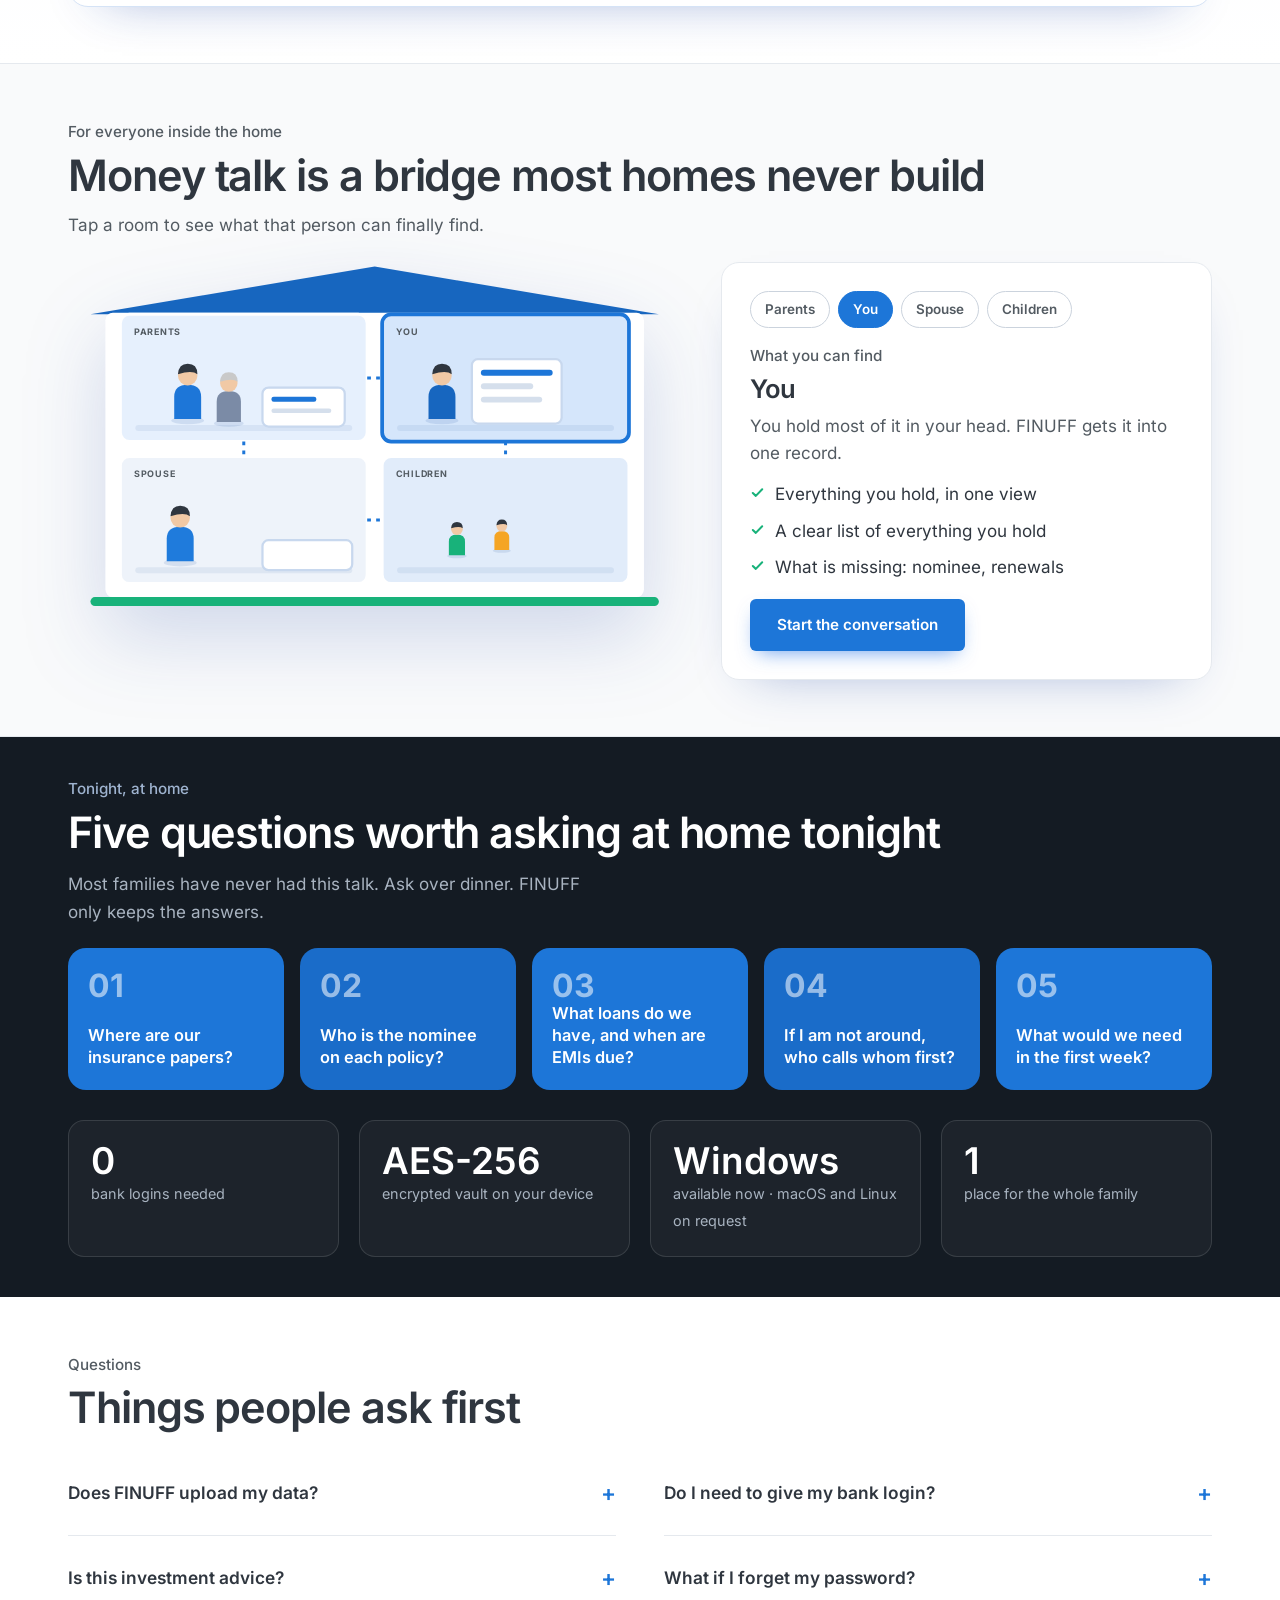
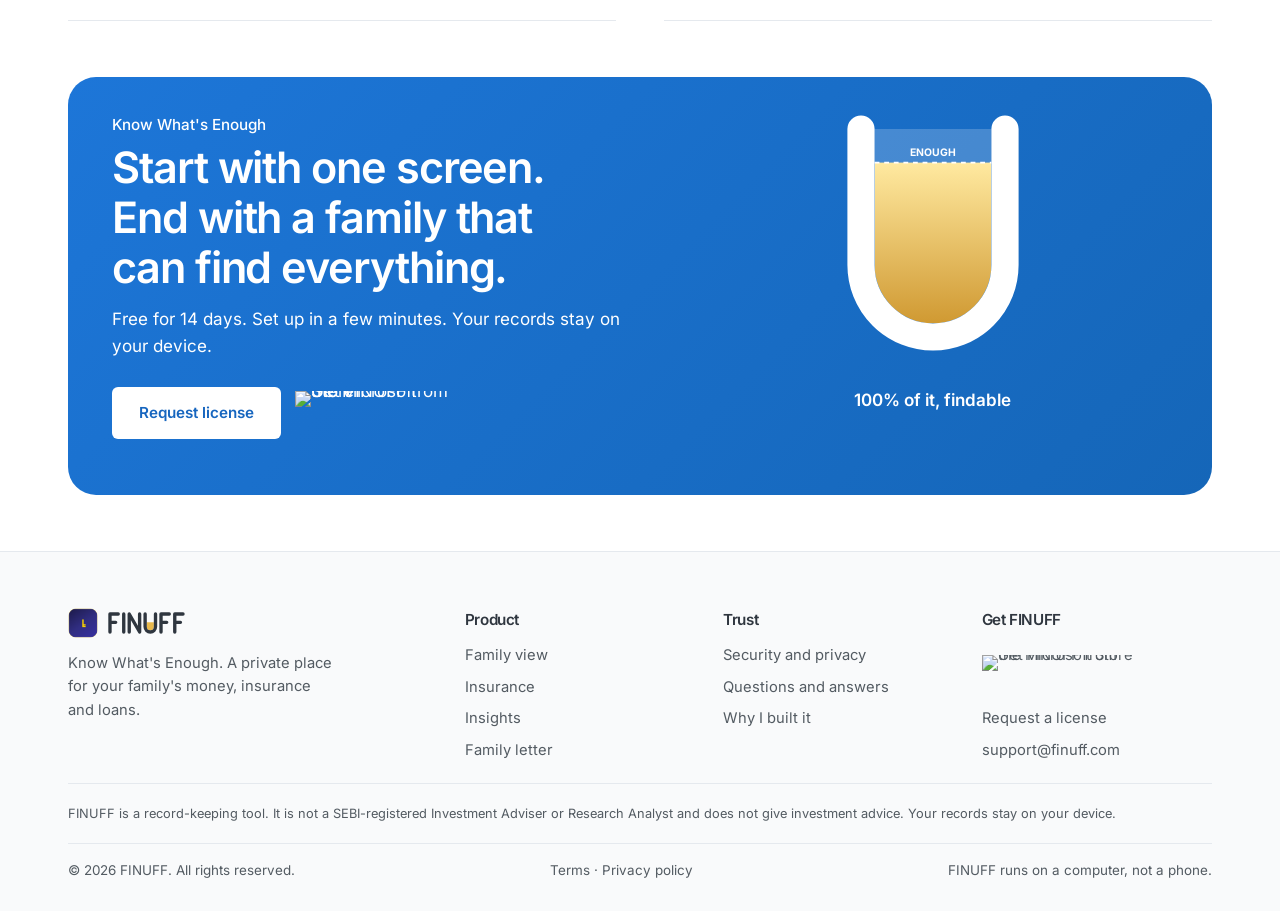
==== commit 789c3b7a: "feat(hero): trust line links to the Microsoft Store ("On Microsoft Store · macOS & Linux on request"" ====
--- a/index.html
+++ b/index.html
@@ -631,7 +631,7 @@
 <header class="hero2"><div class="wrap h2g"><div><div class="what"><i></i>A private desktop app for your whole family's finances</div>
 <h1>How much of your money can <span>your family find</span> today?</h1><p class="sub">Answer five quick questions and watch the level rise. No sign-up. Nothing is stored or sent.</p>
 <div style="display:flex;gap:12px;flex-wrap:wrap"><a class="btn b" href="#check" data-lic>Start free trial</a><a class="btn o" href="#how">See what FINUFF does</a></div>
-<div class="trust"><span>Runs on your device</span><span>No bank login</span><span>Windows now · macOS &amp; Linux on request</span></div><div class="rd rad"><span class="rl"><b class="ping"></b>Family radar: what FINUFF tracks for you</span><div class="tags2"><span style="--c:#1D76D8;animation-delay:0s"><i></i>Net wealth</span><span style="--c:#F5A524;animation-delay:1.1s"><i></i>Renewals due</span><span style="--c:#18B27A;animation-delay:2.2s"><i></i>EMI due dates</span><span style="--c:#7B61FF;animation-delay:3.3000000000000003s"><i></i>Insights</span><span style="--c:#12A6B8;animation-delay:4.4s"><i></i>Budget</span></div></div></div>
+<div class="trust"><span>Runs on your device</span><span>No bank login</span><span>On <a href="https://get.microsoft.com/installer/download/9NGMX7VC3BJR?referrer=appbadge" rel="noopener" style="color:var(--navy);font-weight:700;text-decoration:underline;text-decoration-color:var(--blue);text-decoration-thickness:2px;text-underline-offset:3px">Microsoft Store</a> · macOS &amp; Linux on request</span></div><div class="rd rad"><span class="rl"><b class="ping"></b>Family radar: what FINUFF tracks for you</span><div class="tags2"><span style="--c:#1D76D8;animation-delay:0s"><i></i>Net wealth</span><span style="--c:#F5A524;animation-delay:1.1s"><i></i>Renewals due</span><span style="--c:#18B27A;animation-delay:2.2s"><i></i>EMI due dates</span><span style="--c:#7B61FF;animation-delay:3.3000000000000003s"><i></i>Insights</span><span style="--c:#12A6B8;animation-delay:4.4s"><i></i>Budget</span></div></div></div>
 <div class="rc" id="check"><div class="vs"><svg viewBox="0 0 300 330"><defs><clipPath id="uin"><path d="M77 20 V190 A73 73 0 0 0 223 190 V20Z"/></clipPath><linearGradient id="lqg" x1="0" y1="0" x2="0" y2="1"><stop offset="0" stop-color="#FFE9A0"/><stop offset=".5" stop-color="#EDB945"/><stop offset="1" stop-color="#C98E22"/></linearGradient></defs>
 <path d="M77 20 V190 A73 73 0 0 0 223 190 V20Z" fill="#F3F8FE"/>
 <g clip-path="url(#uin)"><g id="liq" class="liqy" style="transform:translateY(240px);transition:transform .9s cubic-bezier(.22,1,.36,1)"><rect x="60" y="20" width="180" height="260" fill="url(#lqg)"/><g class="wv"><path d="M40 20 q15 -9 30 0 t30 0 t30 0 t30 0 t30 0 t30 0 t30 0 t30 0 V40 H40Z" fill="#FFE9A0"/></g></g></g>
